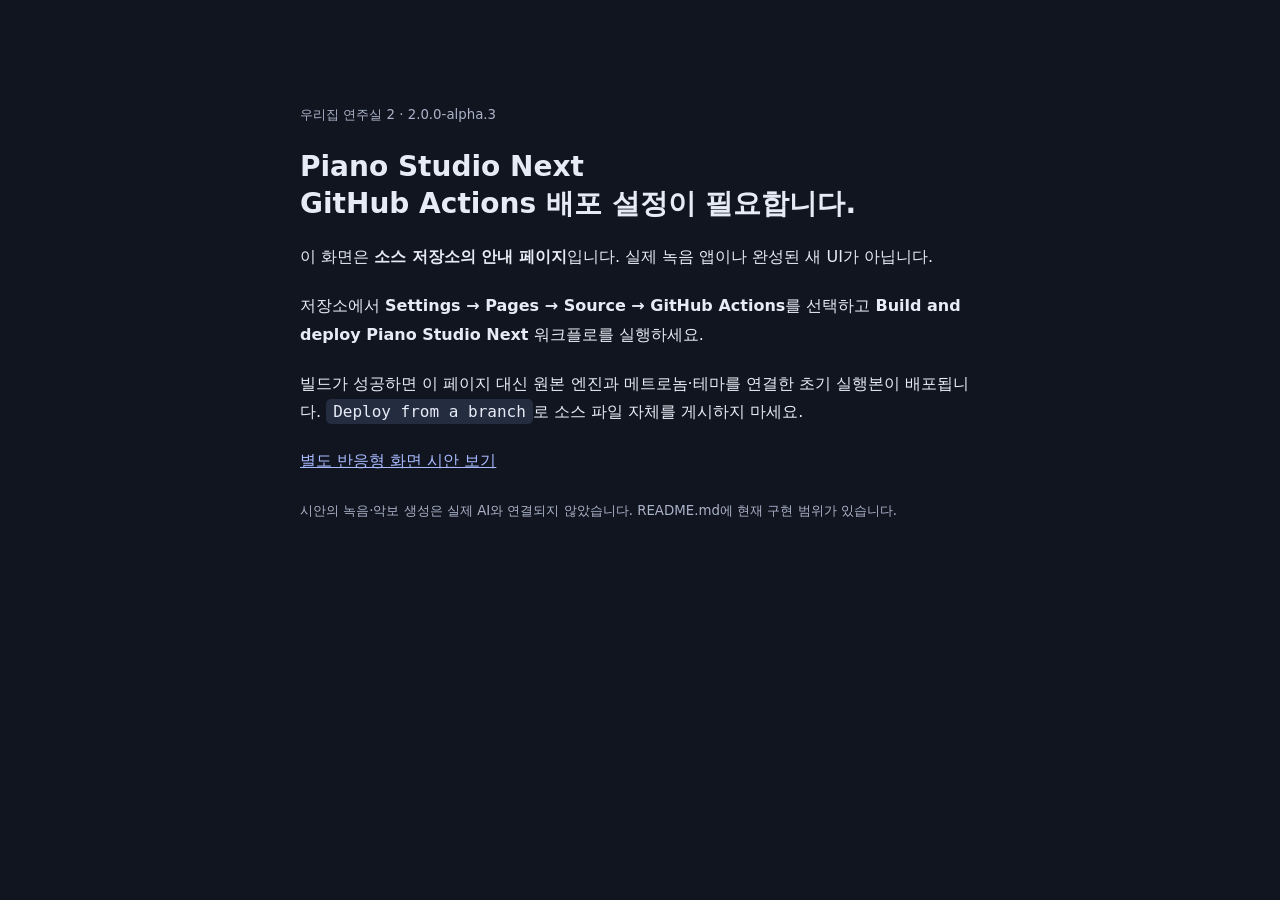
==== index.html @ f0b7a34b "Add files via upload" ====
<!doctype html><html lang="ko"><head><meta charset="utf-8"><meta name="viewport" content="width=device-width,initial-scale=1"><title>Piano Studio Next — 배포 설정</title><style>:root{color-scheme:dark}body{margin:0;background:#11151f;color:#e7ebf5;font:16px/1.8 system-ui,-apple-system,sans-serif}main{max-width:680px;margin:8vh auto;padding:28px}h1{line-height:1.35;font-size:28px}code{padding:3px 7px;background:#242c40;border-radius:5px}a{color:#a8baff}p{margin:20px 0}small{color:#aab3c9}</style></head><body><main><small>우리집 연주실 2 · 2.0.0-alpha.3</small><h1>Piano Studio Next<br>GitHub Actions 배포 설정이 필요합니다.</h1><p>이 화면은 <strong>소스 저장소의 안내 페이지</strong>입니다. 실제 녹음 앱이나 완성된 새 UI가 아닙니다.</p><p>저장소에서 <strong>Settings → Pages → Source → GitHub Actions</strong>를 선택하고 <strong>Build and deploy Piano Studio Next</strong> 워크플로를 실행하세요.</p><p>빌드가 성공하면 이 페이지 대신 원본 엔진과 메트로놈·테마를 연결한 초기 실행본이 배포됩니다. <code>Deploy from a branch</code>로 소스 파일 자체를 게시하지 마세요.</p><p><a href="./preview/">별도 반응형 화면 시안 보기</a></p><small>시안의 녹음·악보 생성은 실제 AI와 연결되지 않았습니다. README.md에 현재 구현 범위가 있습니다.</small></main></body></html>
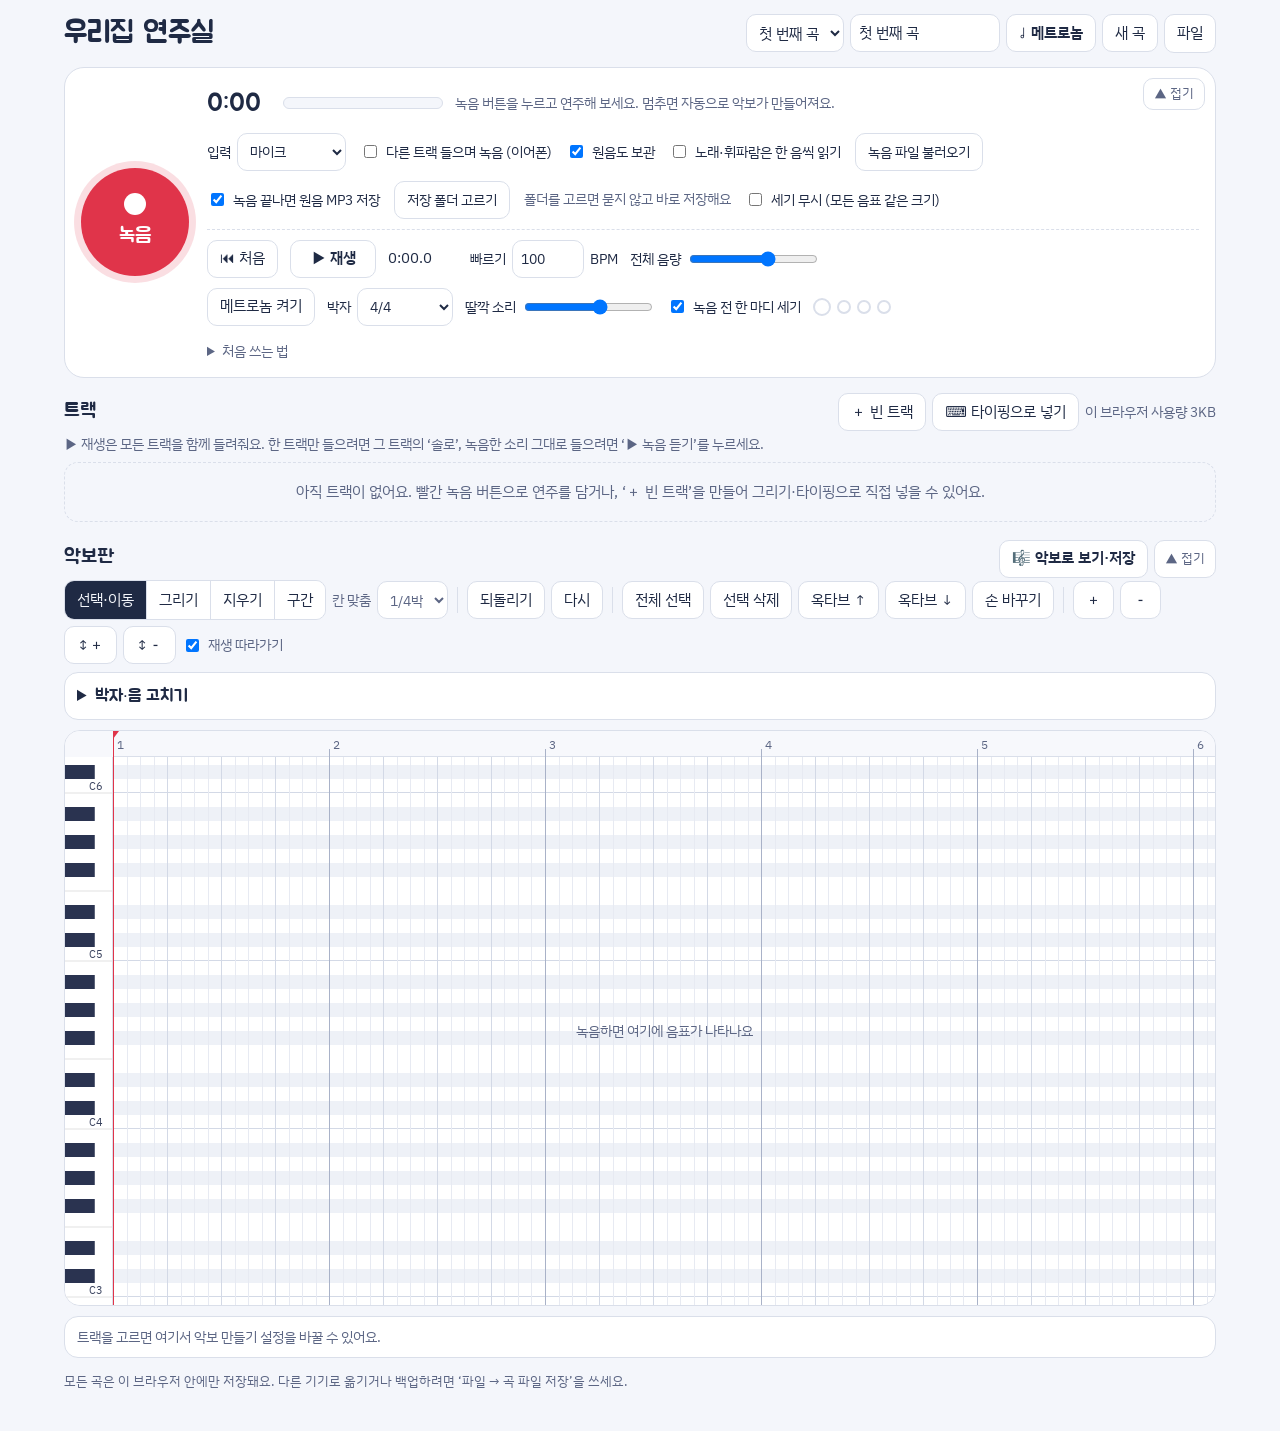
==== commit 891186ec: "Add files via upload" ====
--- a/index.html
+++ b/index.html
@@ -1 +1,1936 @@
-<!doctype html><html lang="ko"><head><meta charset="utf-8"><meta name="viewport" content="width=device-width,initial-scale=1"><title>Piano Studio Next — 배포 설정</title><style>:root{color-scheme:dark}body{margin:0;background:#11151f;color:#e7ebf5;font:16px/1.8 system-ui,-apple-system,sans-serif}main{max-width:680px;margin:8vh auto;padding:28px}h1{line-height:1.35;font-size:28px}code{padding:3px 7px;background:#242c40;border-radius:5px}a{color:#a8baff}p{margin:20px 0}small{color:#aab3c9}</style></head><body><main><small>우리집 연주실 2 · 2.0.0-alpha.3</small><h1>Piano Studio Next<br>GitHub Actions 배포 설정이 필요합니다.</h1><p>이 화면은 <strong>소스 저장소의 안내 페이지</strong>입니다. 실제 녹음 앱이나 완성된 새 UI가 아닙니다.</p><p>저장소에서 <strong>Settings → Pages → Source → GitHub Actions</strong>를 선택하고 <strong>Build and deploy Piano Studio Next</strong> 워크플로를 실행하세요.</p><p>빌드가 성공하면 이 페이지 대신 원본 엔진과 메트로놈·테마를 연결한 초기 실행본이 배포됩니다. <code>Deploy from a branch</code>로 소스 파일 자체를 게시하지 마세요.</p><p><a href="./preview/">별도 반응형 화면 시안 보기</a></p><small>시안의 녹음·악보 생성은 실제 AI와 연결되지 않았습니다. README.md에 현재 구현 범위가 있습니다.</small></main></body></html>
+<!doctype html>
+<html lang="ko">
+<head>
+<meta charset="utf-8">
+<meta name="viewport" content="width=device-width, initial-scale=1, viewport-fit=cover">
+<title>우리집 연주실</title>
+<link rel="manifest" href="manifest.webmanifest">
+<meta name="theme-color" content="#E0344A">
+<meta name="apple-mobile-web-app-capable" content="yes">
+<meta name="apple-mobile-web-app-title" content="우리집 연주실">
+<link rel="icon" href="icon-192.png">
+<link rel="apple-touch-icon" href="icon-192.png">
+<link rel="preconnect" href="https://fonts.googleapis.com"><link rel="preconnect" href="https://fonts.gstatic.com" crossorigin>
+<link href="https://fonts.googleapis.com/css2?family=Jua&family=IBM+Plex+Sans+KR:wght@400;500;600&display=swap" rel="stylesheet">
+<style>
+:root{--paper:#F4F6FB;--panel:#FFFFFF;--ink:#1F2A44;--muted:#5C6684;--line:#DADFEA;--rec:#E0344A;--accent:#3552D6;
+--roll-bg:#FFFFFF;--roll-black:#EEF1F7;--roll-grid:#E7EAF2;--roll-beat:#D3D9E6;--roll-bar:#A9B2C8;--key-w:#FFFFFF;--key-b:#2A3350;--ruler:#F7F8FC;
+box-sizing:border-box;padding-top:env(safe-area-inset-top,0px);padding-bottom:env(safe-area-inset-bottom,0px);color-scheme:light}
+@media (prefers-color-scheme:dark){:root:not([data-theme="light"]){--paper:#11151F;--panel:#1A2030;--ink:#E7EBF5;--muted:#98A1BC;--line:#2B3348;--rec:#FF566A;--accent:#8196FF;
+--roll-bg:#161B28;--roll-black:#1C2232;--roll-grid:#222939;--roll-beat:#2D3549;--roll-bar:#46506B;--key-w:#D9DEEA;--key-b:#0E121B;--ruler:#1A2030;color-scheme:dark}}
+:root[data-theme="dark"]{--paper:#11151F;--panel:#1A2030;--ink:#E7EBF5;--muted:#98A1BC;--line:#2B3348;--rec:#FF566A;--accent:#8196FF;
+--roll-bg:#161B28;--roll-black:#1C2232;--roll-grid:#222939;--roll-beat:#2D3549;--roll-bar:#46506B;--key-w:#D9DEEA;--key-b:#0E121B;--ruler:#1A2030;color-scheme:dark}
+html{scroll-padding-top:env(safe-area-inset-top,0px)}
+*,*::before,*::after{box-sizing:inherit}
+body{margin:0;background:var(--paper);color:var(--ink);font:15px/1.5 "IBM Plex Sans KR",system-ui,-apple-system,"Apple SD Gothic Neo","Malgun Gothic",sans-serif}
+.wrap{max-width:1180px;margin:0 auto;padding:14px 14px 28px}
+h1{font-family:Jua,"IBM Plex Sans KR",sans-serif;font-weight:400;font-size:30px;margin:0;line-height:1.1}
+.top{display:flex;align-items:center;gap:10px 14px;flex-wrap:wrap;justify-content:space-between}
+.song{display:flex;gap:6px;flex-wrap:wrap;align-items:center}
+button,select,input[type=number],input[type=text]{font:inherit;color:inherit;background:var(--panel);border:1px solid var(--line);border-radius:10px;min-height:38px}
+button{padding:6px 12px;cursor:pointer}
+select,input[type=number],input[type=text]{padding:5px 8px}
+button:hover:not(:disabled){border-color:var(--muted)}
+button:disabled{opacity:.45;cursor:default}
+:focus-visible{outline:2px solid var(--accent);outline-offset:2px}
+button.on{background:var(--ink);color:var(--paper);border-color:var(--ink)}
+.menu{position:relative}
+.menu>summary{list-style:none;cursor:pointer;border:1px solid var(--line);border-radius:10px;padding:7px 12px;background:var(--panel)}
+.menu>summary::-webkit-details-marker{display:none}
+.menu[open]>div{position:absolute;right:0;top:44px;z-index:20;background:var(--panel);border:1px solid var(--line);border-radius:12px;padding:6px;display:flex;flex-direction:column;min-width:200px;box-shadow:0 8px 28px rgba(20,30,60,.18)}
+.menu[open]>div button{border:none;text-align:left;border-radius:8px}
+.menu[open]>div button:hover{background:var(--paper)}
+.deck{display:grid;grid-template-columns:auto 1fr;gap:18px;align-items:center;margin:14px 0 12px;padding:16px;background:var(--panel);border:1px solid var(--line);border-radius:20px}
+.rec-btn{width:108px;height:108px;border-radius:50%;background:var(--rec);color:#fff;border:none;display:flex;flex-direction:column;align-items:center;justify-content:center;font-family:Jua,sans-serif;font-size:21px;box-shadow:0 0 0 7px color-mix(in srgb,var(--rec) 16%,transparent);transition:border-radius .2s}
+.rec-btn .dot{width:22px;height:22px;border-radius:50%;background:#fff;margin-bottom:5px;transition:border-radius .2s}
+.rec-btn.recording .dot{border-radius:4px}
+.rec-btn.recording{animation:pulse 1.3s ease-in-out infinite}
+@keyframes pulse{50%{box-shadow:0 0 0 15px color-mix(in srgb,var(--rec) 8%,transparent)}}
+@media (prefers-reduced-motion:reduce){.rec-btn.recording{animation:none}}
+.deck-main{display:flex;flex-direction:column;gap:10px;min-width:0}
+.rec-status{display:flex;align-items:center;gap:12px;flex-wrap:wrap}
+#recTime{font-family:Jua,sans-serif;font-size:26px;min-width:64px;font-variant-numeric:tabular-nums}
+#meter{width:160px;height:12px;border-radius:6px;background:var(--paper);border:1px solid var(--line)}
+.hint{color:var(--muted);font-size:13.5px}
+.opts{display:flex;flex-wrap:wrap;gap:6px 14px;align-items:center;font-size:14px}
+.opts label{display:flex;align-items:center;gap:6px}
+.transport{display:flex;flex-wrap:wrap;gap:8px 12px;align-items:center;border-top:1px dashed var(--line);padding-top:10px}
+#playBtn{min-width:86px;font-weight:600}
+#posLbl{font-variant-numeric:tabular-nums;min-width:70px}
+.transport label{display:flex;align-items:center;gap:6px;font-size:14px}
+#bpm{width:72px}
+h2{font-family:Jua,sans-serif;font-weight:400;font-size:20px;margin:6px 0 8px}
+.sec-head{display:flex;align-items:baseline;justify-content:space-between;gap:10px;flex-wrap:wrap}
+.track{display:grid;grid-template-columns:8px minmax(110px,1.1fr) minmax(150px,1fr) minmax(90px,130px) auto;gap:10px;align-items:center;padding:8px 10px 8px 8px;border:1px solid var(--line);border-radius:14px;background:var(--panel);margin-bottom:6px;cursor:pointer}
+.track.active{border-color:var(--ink);box-shadow:inset 0 0 0 1px var(--ink)}
+.track .bar{align-self:stretch;border-radius:4px;min-height:34px}
+.track .nm{display:flex;flex-direction:column;min-width:0}
+.track .nm input{border-color:transparent;background:transparent;padding:2px 4px;min-height:30px;font-weight:600;width:100%}
+.track .nm input:focus{border-color:var(--line);background:var(--paper)}
+.track .meta{font-size:12.5px;color:var(--muted);padding-left:5px}
+.track .btns{display:flex;gap:4px}
+.track .instw{display:flex;align-items:center;gap:6px;min-width:0}
+.track .instw span{font-size:13px;color:var(--muted);white-space:nowrap}
+.track .instw select{flex:1;min-width:0;width:100%}
+.track .btns button{min-width:38px;padding:4px 8px;white-space:nowrap}
+.track input[type=range]{width:100%}
+.empty{padding:18px;border:1px dashed var(--line);border-radius:14px;color:var(--muted);text-align:center}
+@media (max-width:720px){
+ .deck{grid-template-columns:1fr;justify-items:start}
+ .deck .rec-col{justify-self:center}
+ .track{grid-template-columns:8px 1fr auto}
+ .track .instw{grid-column:2/3}
+ .track .vol{grid-column:3/4}
+ .track .bar{grid-row:1/3}
+}
+.editor{margin-top:14px}
+.toolbar{display:flex;flex-wrap:wrap;gap:6px;align-items:center;margin-bottom:8px}
+.seg{display:inline-flex;border:1px solid var(--line);border-radius:10px;overflow:hidden}
+.seg button{border:none;border-radius:0;border-right:1px solid var(--line)}
+.seg button:last-child{border-right:none}
+.tsep{width:1px;height:26px;background:var(--line);margin:0 3px}
+.roll-wrap{height:min(64vh,580px);min-height:320px;border:1px solid var(--line);border-radius:16px;overflow:hidden;background:var(--roll-bg);touch-action:none;position:relative}
+#roll{display:block;width:100%;height:100%;touch-action:none}
+.analysis{display:flex;flex-wrap:wrap;gap:8px 16px;align-items:center;margin-top:10px;padding:10px 12px;background:var(--panel);border:1px solid var(--line);border-radius:14px;font-size:14px}
+.analysis label{display:flex;align-items:center;gap:6px}
+.overlay{position:fixed;inset:0;background:rgba(10,14,25,.45);display:flex;align-items:center;justify-content:center;z-index:50;padding:20px}
+.overlay[hidden]{display:none}
+.panel{background:var(--panel);border-radius:18px;padding:20px 22px;min-width:260px;max-width:min(560px,100%);box-shadow:0 20px 50px rgba(0,0,0,.3)}
+.panel progress{width:100%;margin-top:12px}
+.panel .row{display:flex;gap:8px;justify-content:flex-end;margin-top:16px}
+#toast{position:fixed;left:50%;bottom:calc(18px + env(safe-area-inset-bottom,0px));transform:translateX(-50%);background:var(--ink);color:var(--paper);padding:10px 16px;border-radius:12px;font-size:14px;max-width:92vw;z-index:60;opacity:0;pointer-events:none;transition:opacity .2s}
+#toast.show{opacity:1}
+details.help{font-size:14px;color:var(--muted);margin-top:4px}
+details.help summary{cursor:pointer}
+details.help ol{margin:6px 0 0;padding-left:20px}
+.foot{margin-top:14px;font-size:12.5px;color:var(--muted)}
+.track .lsn{margin-top:4px;align-self:flex-start;padding:3px 10px;min-height:32px;font-size:13.5px;border-radius:8px}
+.track .lsn.on{background:var(--rec);border-color:var(--rec);color:#fff}
+.menu-backdrop{display:none}
+.only-mobile{display:none}
+@media (max-width:720px){.only-mobile{display:block}}
+@media (max-width:720px){
+ .top{gap:8px}
+ .song{width:100%;display:grid;grid-template-columns:1fr 1fr 1fr;gap:8px}
+ .song #songSel{grid-column:1/4;min-width:0;min-height:44px;font-size:16px}
+ .song #songName{display:none}
+ .song>button,.song>details{width:100%}
+ .song #mpOpen,.song #songNew{min-height:44px}
+ .menu>summary{display:flex;align-items:center;justify-content:center;min-height:44px;padding:0 12px}
+ .menu{position:static}
+ .menu[open]>div{position:fixed;left:12px;right:12px;top:auto;bottom:calc(14px + env(safe-area-inset-bottom,0px));width:auto;max-height:70vh;overflow:auto;z-index:70;padding:10px;gap:2px}
+ .menu[open]>div button{min-height:46px;font-size:16px}
+ .menu[open]>div::before{content:'파일';display:block;font-family:Jua,sans-serif;font-size:18px;padding:4px 10px 8px}
+ .menu[open]+.menu-backdrop,.menu[open]~.menu-backdrop{display:block;position:fixed;inset:0;background:rgba(10,14,25,.35);z-index:60}
+}
+.metro-row{border-top:none;padding-top:0}
+#metroBtn[aria-pressed="true"]{background:var(--ink);color:var(--paper);border-color:var(--ink)}
+.beats{display:inline-flex;gap:6px;align-items:center}
+.beats i{width:14px;height:14px;border-radius:50%;border:2px solid var(--line);display:block}
+.beats i.first{width:18px;height:18px}
+.beats i.lit{background:var(--accent);border-color:var(--accent)}
+.beats i.lit.first{background:var(--rec);border-color:var(--rec)}
+.tempo{margin:0 0 10px;background:var(--panel);border:1px solid var(--line);border-radius:14px;padding:8px 12px}
+.tempo>summary{cursor:pointer;font-family:Jua,sans-serif;font-size:17px;padding:2px 0}
+.tp-grid{display:grid;grid-template-columns:repeat(auto-fit,minmax(min(100%,300px),1fr));gap:10px;margin-top:8px}
+.tp-card{border:1px solid var(--line);border-radius:12px;padding:10px 12px;display:flex;flex-direction:column;gap:7px}
+.tp-card p{margin:0}
+.tp-card .row{display:flex;flex-wrap:wrap;gap:6px;align-items:center;font-size:14px}
+.tp-card .row label{display:flex;align-items:center;gap:6px;white-space:nowrap}
+.out{font-size:13.5px;color:var(--ink)}
+.out button{margin:4px 4px 0 0}
+.sug-list{max-height:52vh;overflow:auto;display:flex;flex-direction:column;gap:6px;font-size:14px}
+.sug-list label{display:flex;gap:6px;align-items:center;flex-wrap:wrap}
+.sug-list .pv{min-height:28px;padding:2px 8px;margin-left:auto}
+.scope{display:flex;gap:6px;align-items:center;margin-top:10px;font-size:14px}
+#tTap.tapping{background:var(--accent);color:#fff;border-color:var(--accent);font-weight:600;min-width:130px}
+
+#mpOpen{font-weight:600}
+.deck{position:relative}
+.fold{padding:4px 10px;min-height:32px;font-size:13px;color:var(--muted)}
+#deckToggle{position:absolute;top:10px;right:10px}
+body.deck-folded .deck{padding:10px 14px;grid-template-columns:auto 1fr}
+body.deck-folded .rec-status,body.deck-folded .opts,body.deck-folded .help,body.deck-folded .metro-row{display:none}
+body.deck-folded .transport{border-top:none;padding-top:0;margin-right:80px}
+body.deck-folded .rec-btn{width:72px;height:72px;font-size:16px;box-shadow:0 0 0 4px color-mix(in srgb,var(--rec) 16%,transparent)}
+body.deck-folded .rec-btn .dot{width:14px;height:14px;margin-bottom:2px}
+body.roll-folded .editor .toolbar,body.roll-folded .editor .tempo,body.roll-folded .editor .roll-wrap,body.roll-folded .editor .analysis{display:none}
+@media (max-width:720px){ body.deck-folded .deck{grid-template-columns:auto 1fr;justify-items:start} body.deck-folded .deck .rec-col{justify-self:start} }
+.panel.sheet{width:min(1180px,100%);max-width:1180px;max-height:calc(100vh - 28px);display:flex;flex-direction:column;gap:10px;padding:14px 16px}
+.sh-box{overflow:auto;background:#fff;border:1px solid var(--line);border-radius:10px;flex:1;min-height:220px}
+.sh-box svg{display:block}
+.sh-page{margin:0 0 14px;box-shadow:0 2px 10px rgba(0,0,0,.15)}
+.sh-page:last-child{margin-bottom:0}
+.sh-opts,.sh-actions{display:flex;flex-wrap:wrap;gap:8px 14px;align-items:center;font-size:14px}
+.sh-opts label{display:flex;gap:6px;align-items:center;white-space:nowrap}
+#shOpen{font-weight:600}
+#mpOpen.running{background:var(--rec);color:#fff;border-color:var(--rec)}
+.panel.mp{width:min(460px,100%);max-width:460px;display:flex;flex-direction:column;gap:12px;align-items:stretch;max-height:calc(100vh - 40px);overflow:auto;transition:box-shadow .15s}
+.panel.mp.flash{animation:mpflash .18s ease-out}
+@keyframes mpflash{0%{box-shadow:0 0 0 6px color-mix(in srgb,var(--rec) 45%,transparent),0 20px 50px rgba(0,0,0,.3)}100%{box-shadow:0 20px 50px rgba(0,0,0,.3)}}
+@media (prefers-reduced-motion:reduce){.panel.mp.flash{animation:none}}
+.mp-head{display:flex;justify-content:space-between;align-items:center}
+.mp-head h2{margin:0}
+.mp-dots{display:flex;justify-content:center;gap:12px;min-height:34px;align-items:center}
+.mp-dots i{width:20px;height:20px;border-radius:50%;border:2px solid var(--line);display:block;transition:background .05s}
+.mp-dots i.strong{width:30px;height:30px}
+.mp-dots i.mid{width:25px;height:25px}
+.mp-dots i.lit{background:var(--accent);border-color:var(--accent)}
+.mp-dots i.strong.lit{background:var(--rec);border-color:var(--rec)}
+.mp-bpm{display:flex;align-items:center;justify-content:center;gap:6px}
+.mp-bpm button{min-width:48px;min-height:46px;font-size:17px}
+.mp-num{display:flex;flex-direction:column;align-items:center;min-width:120px}
+.mp-num span{font-family:Jua,sans-serif;font-size:64px;line-height:1;font-variant-numeric:tabular-nums}
+.mp-num small{color:var(--muted);font-size:12px}
+.mp-term{text-align:center;color:var(--muted);font-size:14px;margin-top:-6px}
+#mpSlider{width:100%}
+.mp-start{min-height:56px;font-family:Jua,sans-serif;font-size:24px;border-radius:16px;background:var(--ink);color:var(--paper);border-color:var(--ink)}
+.mp-start.running{background:var(--rec);border-color:var(--rec);color:#fff}
+.mp-grid{display:grid;grid-template-columns:1fr 1fr;gap:8px 12px;font-size:14px}
+.mp-grid label{display:flex;flex-direction:column;gap:4px}
+.mp-grid label:has(input[type=checkbox]){flex-direction:row;align-items:center}
+.mp-grid select,.mp-grid button{width:100%}
+.mp-song{display:flex;flex-wrap:wrap;gap:6px;align-items:center;border-top:1px dashed var(--line);padding-top:10px}
+.mp-note{margin:0;font-size:12.5px}
+@media (max-width:420px){.mp-grid{grid-template-columns:1fr}.mp-num span{font-size:54px}.mp-bpm button{min-width:42px}}
+</style>
+</head>
+<body>
+<div class="wrap">
+ <header class="top">
+  <h1>우리집 연주실</h1>
+  <div class="song">
+   <select id="songSel" aria-label="곡 선택"></select>
+   <input type="text" id="songName" aria-label="곡 이름" style="width:150px">
+   <button id="mpOpen">♩ 메트로놈</button>
+   <button id="songNew">새 곡</button>
+   <details class="menu"><summary>파일</summary><div>
+    <button id="songRename">곡 이름 바꾸기</button>
+    <button id="shOpen2">악보로 보기·저장</button>
+    <button id="titleFind">제목 찾기 도움</button>
+    <button id="exMidi">MIDI로 저장</button>
+    <button id="exJson">곡 파일 저장 (원음 포함)</button>
+    <button id="exJsonLite">곡 파일 저장 (악보만)</button>
+    <button id="imJson">곡 파일 불러오기</button>
+    <button id="songDel">이 곡 삭제</button>
+    <button id="menuClose" class="only-mobile">닫기</button>
+   </div></details><div class="menu-backdrop" id="menuBackdrop"></div>
+  </div>
+ </header>
+
+ <section class="deck" id="deck">
+  <button id="deckToggle" class="fold" title="녹음 패널 접기/펼치기">▲ 접기</button>
+  <div class="rec-col"><button id="recBtn" class="rec-btn" aria-label="녹음"><span class="dot"></span><span id="recLabel">녹음</span></button></div>
+  <div class="deck-main">
+   <div class="rec-status"><span id="recTime">0:00</span><canvas id="meter" width="160" height="12"></canvas><span class="hint" id="recHint">녹음 버튼을 누르고 연주해 보세요. 멈추면 자동으로 악보가 만들어져요.</span></div>
+   <div class="opts">
+    <label>입력 <select id="recSrc"><option value="mic">마이크</option><option value="midi">MIDI 케이블</option></select></label>
+    <label title="켜면 녹음하는 동안 이미 만든 트랙이 함께 재생돼요. 스피커로 들으면 그 소리가 마이크에 섞이니 이어폰을 쓰세요"><input type="checkbox" id="playAlong"> 다른 트랙 들으며 녹음 (이어폰)</label>
+    <label><input type="checkbox" id="keepAudio" checked> 원음도 보관</label>
+    <label title="노래·허밍·휘파람처럼 한 번에 한 음만 나는 소리는 멜로디 전용 방식이 더 깔끔해요. 끄면 AI 인식(피아노·기타·여러 악기·화음)을 써요"><input type="checkbox" id="anySound"> 노래·휘파람은 한 음씩 읽기</label>
+    <button id="importAudio">녹음 파일 불러오기</button>
+   </div>
+   <div class="opts">
+    <label title="녹음이 끝나면 원음을 MP3 파일로 저장해요. 파일 이름: homerec날짜시간_번호.mp3"><input type="checkbox" id="autoSaveRec" checked> 녹음 끝나면 원음 MP3 저장</label>
+    <button id="recDirBtn" hidden>저장 폴더 고르기</button><span id="recDirLbl" class="hint"></span>
+    <label title="켜면 세게 친 음과 약하게 친 음을 구분하지 않고 모든 음표를 같은 크기로 기록해요"><input type="checkbox" id="uniformVel"> 세기 무시 (모든 음표 같은 크기)</label>
+   </div>
+   <div class="transport">
+    <button id="toStart" aria-label="처음으로">⏮ 처음</button>
+    <button id="playBtn">▶ 재생</button>
+    <span id="posLbl">0:00.0</span>
+    <label>빠르기 <input id="bpm" type="number" min="30" max="260" value="100"> BPM</label>
+    <label>전체 음량 <input id="masterVol" type="range" min="0" max="1.6" step="0.02" value="1"></label>
+   </div>
+   <div class="transport metro-row">
+    <button id="metroBtn" aria-pressed="false">메트로놈 켜기</button>
+    <label>박자 <select id="bpb"><option value="2">2/4</option><option value="3">3/4 (왈츠)</option><option value="4" selected>4/4</option><option value="6">6/8</option></select></label>
+    <label>딸깍 소리 <input id="metroVol" type="range" min="0" max="1" step="0.05" value="0.6"></label>
+    <label><input type="checkbox" id="countIn" checked> 녹음 전 한 마디 세기</label>
+    <span class="beats" id="beats" aria-hidden="true"></span>
+   </div>
+   <details class="help"><summary>처음 쓰는 법</summary><ol>
+    <li>녹음 → 연주 → 멈춤. 한 번 녹음할 때마다 트랙이 하나씩 생겨요.</li>
+    <li>트랙마다 악기를 고르고 ▶ 재생하면 모든 트랙이 동시에 울려요.</li>
+    <li>아래 악보판에서 음표를 끌어 옮기고, 오른쪽 끝을 끌어 길이를 바꿔요. 두 번 누르면 추가/삭제.</li>
+    <li>겹쳐 녹음할 땐 이어폰을 쓰면 스피커 소리가 섞이지 않아요.</li>
+    <li>녹음 없이도 돼요: ‘＋ 빈 트랙’을 만든 뒤 악보판에서 ‘그리기’로 찍거나, ‘타이핑으로 넣기’에 계이름을 적으면 악보가 생겨요.</li>
+    <li>연습할 때 맨 위 ‘♩ 메트로놈’ 버튼으로 메트로놈만 따로 켤 수 있어요.</li>
+    <li>악보는 AI 인식(피아노·기타·여러 악기·화음)으로 만들어요. 노래나 휘파람처럼 한 음씩 나는 소리는 ‘노래·휘파람은 한 음씩 읽기’를 켜면 더 깔끔해요.</li>
+   </ol></details>
+  </div>
+ </section>
+
+ <section>
+  <div class="sec-head"><h2>트랙</h2><div style="display:flex;gap:6px;align-items:center;flex-wrap:wrap"><button id="newTrackBtn">＋ 빈 트랙</button><button id="typeBtn">⌨ 타이핑으로 넣기</button><span class="hint" id="storageLbl"></span></div></div>
+  <p class="hint" style="margin:0 0 8px">▶ 재생은 모든 트랙을 함께 들려줘요. 한 트랙만 들으려면 그 트랙의 ‘솔로’, 녹음한 소리 그대로 들으려면 ‘▶ 녹음 듣기’를 누르세요.</p>
+  <div id="tracks"></div>
+ </section>
+
+ <section class="editor">
+  <div class="sec-head"><h2 id="edTitle">악보판</h2><div style="display:flex;gap:6px"><button id="shOpen">🎼 악보로 보기·저장</button><button id="rollToggle" class="fold" title="악보판 접기/펼치기">▲ 접기</button></div></div>
+  <div class="toolbar">
+   <div class="seg" role="group" aria-label="편집 도구">
+    <button data-mode="select" class="on">선택·이동</button><button data-mode="draw">그리기</button><button data-mode="erase">지우기</button><button data-mode="range">구간</button>
+   </div>
+   <label class="hint" style="display:flex;gap:6px;align-items:center">칸 맞춤 <select id="snapSel"><option value="0">끔</option><option value="1">1박</option><option value="0.5">1/2박</option><option value="0.25" selected>1/4박</option><option value="0.125">1/8박</option></select></label>
+   <span class="tsep"></span>
+   <button id="undoBtn" title="Ctrl+Z">되돌리기</button><button id="redoBtn" title="Ctrl+Y">다시</button>
+   <span class="tsep"></span>
+   <button id="selAll">전체 선택</button><button id="delSel">선택 삭제</button>
+   <button id="octUp">옥타브 ↑</button><button id="octDn">옥타브 ↓</button><button id="swapHand" title="고른 음표를 왼손↔오른손 (H 키)">손 바꾸기</button>
+   <span class="tsep"></span>
+   <button id="zIn" aria-label="가로 확대">＋</button><button id="zOut" aria-label="가로 축소">－</button><button id="hIn" aria-label="세로 확대">↕＋</button><button id="hOut" aria-label="세로 축소">↕－</button>
+   <label class="hint" style="display:flex;gap:6px;align-items:center"><input type="checkbox" id="follow" checked> 재생 따라가기</label>
+  </div>
+  <details class="tempo" id="tempoPanel"><summary>박자·음 고치기</summary>
+   <div class="tp-grid">
+    <div class="tp-card"><b>자동으로 박자 찾기</b><p class="hint">연주에서 빠르기를 찾아요. ‘흔들림 자동 정렬’은 빨라지고 느려진 곳을 격자에 맞춰 당기고 늘려요.</p>
+     <div class="row"><button id="tDetect">빠르기 찾기</button><button id="tAuto">흔들림 자동 정렬</button></div><div id="tDetectOut" class="out"></div></div>
+    <div class="tp-card"><b>박 치며 맞추기</b><p class="hint">재생을 들으면서 박마다 ‘탭’ 버튼(또는 B 키)을 누르세요. 탭한 자리가 정확한 박이 되도록 음표를 맞춰요. 눈금자의 ▼는 끌어서 고칠 수 있어요.</p>
+     <div class="row"><button id="tTap">박 치며 듣기</button><button id="tTapApply" disabled>탭에 맞추기</button><button id="tTapClear" disabled>탭 지우기</button></div><div id="tTapOut" class="out"></div></div>
+    <div class="tp-card"><b>구간 박자</b><p class="hint">‘구간’ 도구로 악보판을 끌어 범위를 고르세요(음표를 선택해 둬도 돼요). 뒤쪽 음표는 함께 밀리거나 당겨져요.</p>
+     <div class="row"><span id="tRangeLbl" class="out">구간 없음</span></div>
+     <div class="row"><label>이 구간을 <input type="number" id="tBeats" min="0.5" max="512" step="0.5" value="4" style="width:72px"> 박으로</label><button id="tFit">맞추기</button></div>
+     <div class="row"><label>길이 <input type="number" id="tPct" min="25" max="400" step="5" value="100" style="width:72px"> %</label><button id="tStretch">늘이기·줄이기</button></div></div>
+    <div class="tp-card"><b>음 높이·양손</b><p class="hint">옥타브가 틀리거나 조성에 안 맞는 음을 찾아 제안해요. 양손 나누기는 악보의 오른손·왼손 줄에 반영돼요(연한 색 = 왼손).</p>
+     <div class="row"><button id="tPitch">음 높이 보정 제안</button><button id="tHands">양손 자동 나누기</button><button id="tTitle">🔎 제목 찾기 도움</button></div></div>
+    <div class="tp-card"><b>편곡 · 전주 후주</b><p class="hint">멜로디만 쳐 넣어도 왼손 반주와 전주·후주를 만들어 줘요. 고른 것만 만들고, 마음에 안 들면 그 트랙을 지우면 돼요. 먼저 박자를 맞춰 두면 더 잘 맞아요.</p>
+     <div class="row"><label>멜로디 트랙 <select id="arMel"></select></label><button id="arChords">코드 찾기</button></div><div id="arOut" class="out"></div>
+     <div class="row"><label><input type="checkbox" id="arA" checked> A 쉬운 화음</label><label><input type="checkbox" id="arB" checked> B 알베르티·왈츠</label><label><input type="checkbox" id="arC"> C 아르페지오</label></div>
+     <div class="row"><button id="arLH">왼손 반주 만들기</button></div>
+     <div class="row"><label>분위기 <select id="arMood"><option value="bright">밝은</option><option value="linger">여운이 남는</option><option value="indie">인디밴드</option></select></label><label><input type="checkbox" id="arIntro" checked> 전주</label><label><input type="checkbox" id="arOutro" checked> 후주</label></div>
+     <div class="row"><button id="arIO">전주·후주 만들기</button></div></div>
+    <div class="tp-card"><b>박에 붙이기·옮기기</b><p class="hint">선택한 음표가 있으면 그 음표만, 없으면 트랙 전체에 적용돼요. 칸 맞춤 값을 기준으로 붙여요.</p>
+     <div class="row"><label>붙이는 정도 <input type="range" id="qStr" min="0.1" max="1" step="0.1" value="1"> <span id="qStrLbl">100%</span></label><label><input type="checkbox" id="qLen" checked> 길이도</label></div>
+     <div class="row"><button id="quant">박에 붙이기</button></div>
+     <div class="row"><button id="nudgeL">◀ 한 박 앞으로</button><button id="nudgeR">한 박 뒤로 ▶</button><button id="toBar">첫 음을 마디 첫 박에</button></div></div>
+   </div>
+   <label class="scope"><input type="checkbox" id="allTracks"> 모든 트랙에 함께 적용 <span class="hint">(끄면 지금 고른 트랙만)</span></label>
+  </details>
+  <div class="roll-wrap" id="rollWrap"><canvas id="roll"></canvas></div>
+  <div class="analysis" id="analysis"></div>
+ </section>
+ <p class="foot">모든 곡은 이 브라우저 안에만 저장돼요. 다른 기기로 옮기거나 백업하려면 ‘파일 → 곡 파일 저장’을 쓰세요.</p>
+</div>
+
+<div class="overlay" id="overlay" hidden><div class="panel"><div id="ovMsg"></div><progress id="ovProg" max="1" value="0"></progress><div class="row" id="ovBtns"></div></div></div>
+<div class="overlay" id="sheetPanel" hidden><div class="panel sheet" role="dialog" aria-label="악보">
+ <div class="mp-head"><h2>악보</h2><button id="shClose">닫기</button></div>
+ <div class="sh-opts">
+  <label>트랙 <select id="shTrack"></select></label>
+  <label>제목 <input type="text" id="shTitle" style="width:160px"></label>
+  <label>가장 짧은 음표 <select id="shGrid"><option value="1">16분음표</option><option value="2">8분음표</option><option value="4">4분음표</option></select></label>
+  <label title="음과 음 사이의 짧은 틈을 쉼표 대신 앞 음을 늘려 메워요"><input type="checkbox" id="shLegato" checked> 짧은 틈 메우기</label>
+  <label>왼손 줄 <select id="shSplit"><option value="hand">자동 손 구분 (악보판에서 정한 대로)</option><option value="60">가운데 도(C4) 아래</option><option value="55">솔(G3) 아래</option><option value="48">낮은 도(C3) 아래</option><option value="none">나누지 않음</option></select></label>
+ </div>
+ <div class="sh-actions"><button id="shPng">PNG 저장</button><button id="shSvg">SVG 저장</button><button id="shXml">MusicXML 저장</button><button id="shPrint">인쇄 · PDF</button><span id="shStatus" class="hint"></span></div>
+ <div id="shBox" class="sh-box"></div>
+ <p class="hint" style="margin:0">MusicXML 파일은 무료 악보 프로그램 MuseScore에서 열면 더 정교하게 편집·인쇄할 수 있어요. 박자가 맞지 않으면 먼저 ‘박자 고치기’로 정리한 뒤 악보를 만드세요.</p>
+</div></div>
+<div class="overlay" id="metroPanel" hidden><div class="panel mp" id="mpCard" role="dialog" aria-label="메트로놈">
+ <div class="mp-head"><h2>메트로놈</h2><button id="mpClose">닫기</button></div>
+ <div class="mp-dots" id="mpDots" aria-hidden="true"></div>
+ <div class="mp-bpm"><button id="mpM5" aria-label="5 느리게">−5</button><button id="mpM1" aria-label="1 느리게">−1</button><div class="mp-num"><span id="mpBpm">100</span><small>BPM</small></div><button id="mpP1" aria-label="1 빠르게">+1</button><button id="mpP5" aria-label="5 빠르게">+5</button></div>
+ <div class="mp-term" id="mpTerm"></div>
+ <input type="range" id="mpSlider" min="30" max="260" step="1" aria-label="빠르기">
+ <button id="mpStart" class="mp-start">시작</button>
+ <div class="mp-grid">
+  <label>박자 <select id="mpBpb"><option value="1">1박 (강박 없음)</option><option value="2">2/4</option><option value="3">3/4 (왈츠)</option><option value="4">4/4</option><option value="5">5/4</option><option value="6/8">6/8</option></select></label>
+  <label>쪼개기 <select id="mpSub"><option value="1">안 쪼갬</option><option value="2">둘로 (8분음표)</option><option value="3">셋으로 (셋잇단)</option><option value="4">넷으로 (16분음표)</option></select></label>
+  <label>소리 <select id="mpSound"><option value="click">딸깍</option><option value="wood">나무</option><option value="beep">삐</option></select></label>
+  <label>크기 <input type="range" id="mpVol" min="0" max="1" step="0.05"></label>
+  <label><input type="checkbox" id="mpAccent"> 첫 박 강조</label>
+  <label>빠르기 찾기 <button id="mpTap">박마다 누르기</button></label>
+ </div>
+ <div class="mp-song"><span class="hint">곡과 맞추기</span><button id="mpFromSong">곡 빠르기 가져오기</button><button id="mpToSong">이 빠르기를 곡에 적용</button></div>
+ <p class="hint mp-note">스페이스: 시작/멈춤 · ↑↓: 빠르기 · T: 탭. 창을 닫아도 계속 울려요. 곡을 재생하면서 듣고 싶으면 재생줄의 ‘메트로놈 켜기’를 쓰세요.</p>
+</div></div>
+<div id="toast" role="status"></div>
+<input type="file" id="fileAudio" accept="audio/*,video/*,.m4a,.mp3,.wav,.aac,.ogg,.webm" hidden>
+<input type="file" id="fileJson" accept=".json,application/json" hidden>
+<script>
+function lamejs(){function X(c){return new Int32Array(c)}function K(c){return new Float32Array(c)}function ca(c){if(1==c.length)return K(c[0]);var k=c[0];c=c.slice(1);for(var n=[],u=0;u<k;u++)n.push(ca(c));return n}function Ia(c){if(1==c.length)return X(c[0]);var k=c[0];c=c.slice(1);for(var n=[],u=0;u<k;u++)n.push(Ia(c));return n}function dc(c){if(1==c.length)return new Int16Array(c[0]);var k=c[0];c=c.slice(1);for(var n=[],u=0;u<k;u++)n.push(dc(c));return n}function Ob(c){if(1==c.length)return Array(c[0]);
+var k=c[0];c=c.slice(1);for(var n=[],u=0;u<k;u++)n.push(Ob(c));return n}function ra(c){this.ordinal=c}function G(c){this.ordinal=c}function la(c){this.ordinal=function(){return c}}function mc(){this.getLameVersion=function(){return"3.98.4"};this.getLameShortVersion=function(){return"3.98.4"};this.getLameVeryShortVersion=function(){return"LAME3.98r"};this.getPsyVersion=function(){return"0.93"};this.getLameUrl=function(){return"http://www.mp3dev.org/"};this.getLameOsBitness=function(){return"32bits"}}
+function Y(){function c(f,b,c,a,m,k){for(;0!=m--;)c[a]=1E-10+f[b+0]*k[0]-c[a-1]*k[1]+f[b-1]*k[2]-c[a-2]*k[3]+f[b-2]*k[4]-c[a-3]*k[5]+f[b-3]*k[6]-c[a-4]*k[7]+f[b-4]*k[8]-c[a-5]*k[9]+f[b-5]*k[10]-c[a-6]*k[11]+f[b-6]*k[12]-c[a-7]*k[13]+f[b-7]*k[14]-c[a-8]*k[15]+f[b-8]*k[16]-c[a-9]*k[17]+f[b-9]*k[18]-c[a-10]*k[19]+f[b-10]*k[20],++a,++b}function k(f,b,c,a,m,k){for(;0!=m--;)c[a]=f[b+0]*k[0]-c[a-1]*k[1]+f[b-1]*k[2]-c[a-2]*k[3]+f[b-2]*k[4],++a,++b}function n(f){return f*f}var V=Y.RMS_WINDOW_TIME_NUMERATOR,
+E=Y.RMS_WINDOW_TIME_DENOMINATOR,B=[[.038575994352,-3.84664617118067,-.02160367184185,7.81501653005538,-.00123395316851,-11.34170355132042,-9.291677959E-5,13.05504219327545,-.01655260341619,-12.28759895145294,.02161526843274,9.4829380631979,-.02074045215285,-5.87257861775999,.00594298065125,2.75465861874613,.00306428023191,-.86984376593551,1.2025322027E-4,.13919314567432,.00288463683916],[.0541865640643,-3.47845948550071,-.02911007808948,6.36317777566148,-.00848709379851,-8.54751527471874,-.00851165645469,
+9.4769360780128,-.00834990904936,-8.81498681370155,.02245293253339,6.85401540936998,-.02596338512915,-4.39470996079559,.01624864962975,2.19611684890774,-.00240879051584,-.75104302451432,.00674613682247,.13149317958808,-.00187763777362],[.15457299681924,-2.37898834973084,-.09331049056315,2.84868151156327,-.06247880153653,-2.64577170229825,.02163541888798,2.23697657451713,-.05588393329856,-1.67148153367602,.04781476674921,1.00595954808547,.00222312597743,-.45953458054983,.03174092540049,.16378164858596,
+-.01390589421898,-.05032077717131,.00651420667831,.0234789740702,-.00881362733839],[.30296907319327,-1.61273165137247,-.22613988682123,1.0797749225997,-.08587323730772,-.2565625775407,.03282930172664,-.1627671912044,-.00915702933434,-.22638893773906,-.02364141202522,.39120800788284,-.00584456039913,-.22138138954925,.06276101321749,.04500235387352,-8.28086748E-6,.02005851806501,.00205861885564,.00302439095741,-.02950134983287],[.33642304856132,-1.49858979367799,-.2557224142557,.87350271418188,-.11828570177555,
+.12205022308084,.11921148675203,-.80774944671438,-.07834489609479,.47854794562326,-.0046997791438,-.12453458140019,-.0058950022444,-.04067510197014,.05724228140351,.08333755284107,.00832043980773,-.04237348025746,-.0163538138454,.02977207319925,-.0176017656815],[.4491525660845,-.62820619233671,-.14351757464547,.29661783706366,-.22784394429749,-.372563729424,-.01419140100551,.00213767857124,.04078262797139,-.42029820170918,-.12398163381748,.22199650564824,.04097565135648,.00613424350682,.10478503600251,
+.06747620744683,-.01863887810927,.05784820375801,-.03193428438915,.03222754072173,.00541907748707],[.56619470757641,-1.04800335126349,-.75464456939302,.29156311971249,.1624213774223,-.26806001042947,.16744243493672,.00819999645858,-.18901604199609,.45054734505008,.3093178284183,-.33032403314006,-.27562961986224,.0673936833311,.00647310677246,-.04784254229033,.08647503780351,.01639907836189,-.0378898455484,.01807364323573,-.00588215443421],[.58100494960553,-.51035327095184,-.53174909058578,-.31863563325245,
+-.14289799034253,-.20256413484477,.17520704835522,.1472815413433,.02377945217615,.38952639978999,.15558449135573,-.23313271880868,-.25344790059353,-.05246019024463,.01628462406333,-.02505961724053,.06920467763959,.02442357316099,-.03721611395801,.01818801111503,-.00749618797172],[.53648789255105,-.2504987195602,-.42163034350696,-.43193942311114,-.00275953611929,-.03424681017675,.04267842219415,-.04678328784242,-.10214864179676,.26408300200955,.14590772289388,.15113130533216,-.02459864859345,-.17556493366449,
+-.11202315195388,-.18823009262115,-.04060034127,.05477720428674,.0478866554818,.0470440968812,-.02217936801134]],w=[[.98621192462708,-1.97223372919527,-1.97242384925416,.97261396931306,.98621192462708],[.98500175787242,-1.96977855582618,-1.97000351574484,.9702284756635,.98500175787242],[.97938932735214,-1.95835380975398,-1.95877865470428,.95920349965459,.97938932735214],[.97531843204928,-1.95002759149878,-1.95063686409857,.95124613669835,.97531843204928],[.97316523498161,-1.94561023566527,-1.94633046996323,
+.94705070426118,.97316523498161],[.96454515552826,-1.92783286977036,-1.92909031105652,.93034775234268,.96454515552826],[.96009142950541,-1.91858953033784,-1.92018285901082,.92177618768381,.96009142950541],[.95856916599601,-1.9154210807478,-1.91713833199203,.91885558323625,.95856916599601],[.94597685600279,-1.88903307939452,-1.89195371200558,.89487434461664,.94597685600279]];this.InitGainAnalysis=function(f,b){a:{for(var c=0;c<MAX_ORDER;c++)f.linprebuf[c]=f.lstepbuf[c]=f.loutbuf[c]=f.rinprebuf[c]=
+f.rstepbuf[c]=f.routbuf[c]=0;switch(0|b){case 48E3:f.reqindex=0;break;case 44100:f.reqindex=1;break;case 32E3:f.reqindex=2;break;case 24E3:f.reqindex=3;break;case 22050:f.reqindex=4;break;case 16E3:f.reqindex=5;break;case 12E3:f.reqindex=6;break;case 11025:f.reqindex=7;break;case 8E3:f.reqindex=8;break;default:b=INIT_GAIN_ANALYSIS_ERROR;break a}f.sampleWindow=0|(b*V+E-1)/E;f.lsum=0;f.rsum=0;f.totsamp=0;na.ill(f.A,0);b=INIT_GAIN_ANALYSIS_OK}if(b!=INIT_GAIN_ANALYSIS_OK)return INIT_GAIN_ANALYSIS_ERROR;
+f.linpre=MAX_ORDER;f.rinpre=MAX_ORDER;f.lstep=MAX_ORDER;f.rstep=MAX_ORDER;f.lout=MAX_ORDER;f.rout=MAX_ORDER;na.fill(f.B,0);return INIT_GAIN_ANALYSIS_OK};this.AnalyzeSamples=function(f,b,v,a,m,u,e){if(0==u)return GAIN_ANALYSIS_OK;var l=0;var d=u;switch(e){case 1:a=b;m=v;break;case 2:break;default:return GAIN_ANALYSIS_ERROR}u<MAX_ORDER?(T.arraycopy(b,v,f.linprebuf,MAX_ORDER,u),T.arraycopy(a,m,f.rinprebuf,MAX_ORDER,u)):(T.arraycopy(b,v,f.linprebuf,MAX_ORDER,MAX_ORDER),T.arraycopy(a,m,f.rinprebuf,MAX_ORDER,
+MAX_ORDER));for(;0<d;){var g=d>f.sampleWindow-f.totsamp?f.sampleWindow-f.totsamp:d;if(l<MAX_ORDER){e=f.linpre+l;var q=f.linprebuf;var D=f.rinpre+l;var p=f.rinprebuf;g>MAX_ORDER-l&&(g=MAX_ORDER-l)}else e=v+l,q=b,D=m+l,p=a;c(q,e,f.lstepbuf,f.lstep+f.totsamp,g,B[f.reqindex]);c(p,D,f.rstepbuf,f.rstep+f.totsamp,g,B[f.reqindex]);k(f.lstepbuf,f.lstep+f.totsamp,f.loutbuf,f.lout+f.totsamp,g,w[f.reqindex]);k(f.rstepbuf,f.rstep+f.totsamp,f.routbuf,f.rout+f.totsamp,g,w[f.reqindex]);e=f.lout+f.totsamp;q=f.loutbuf;
+D=f.rout+f.totsamp;p=f.routbuf;for(var r=g%8;0!=r--;)f.lsum+=n(q[e++]),f.rsum+=n(p[D++]);for(r=g/8;0!=r--;)f.lsum+=n(q[e+0])+n(q[e+1])+n(q[e+2])+n(q[e+3])+n(q[e+4])+n(q[e+5])+n(q[e+6])+n(q[e+7]),e+=8,f.rsum+=n(p[D+0])+n(p[D+1])+n(p[D+2])+n(p[D+3])+n(p[D+4])+n(p[D+5])+n(p[D+6])+n(p[D+7]),D+=8;d-=g;l+=g;f.totsamp+=g;f.totsamp==f.sampleWindow&&(e=10*Y.STEPS_per_dB*Math.log10((f.lsum+f.rsum)/f.totsamp*.5+1E-37),e=0>=e?0:0|e,e>=f.A.length&&(e=f.A.length-1),f.A[e]++,f.lsum=f.rsum=0,T.arraycopy(f.loutbuf,
+f.totsamp,f.loutbuf,0,MAX_ORDER),T.arraycopy(f.routbuf,f.totsamp,f.routbuf,0,MAX_ORDER),T.arraycopy(f.lstepbuf,f.totsamp,f.lstepbuf,0,MAX_ORDER),T.arraycopy(f.rstepbuf,f.totsamp,f.rstepbuf,0,MAX_ORDER),f.totsamp=0);if(f.totsamp>f.sampleWindow)return GAIN_ANALYSIS_ERROR}u<MAX_ORDER?(T.arraycopy(f.linprebuf,u,f.linprebuf,0,MAX_ORDER-u),T.arraycopy(f.rinprebuf,u,f.rinprebuf,0,MAX_ORDER-u),T.arraycopy(b,v,f.linprebuf,MAX_ORDER-u,u),T.arraycopy(a,m,f.rinprebuf,MAX_ORDER-u,u)):(T.arraycopy(b,v+u-MAX_ORDER,
+f.linprebuf,0,MAX_ORDER),T.arraycopy(a,m+u-MAX_ORDER,f.rinprebuf,0,MAX_ORDER));return GAIN_ANALYSIS_OK};this.GetTitleGain=function(f){var b=f.A;var c=f.A.length,a,m=0;for(a=0;a<c;a++)m+=b[a];if(0==m)b=GAIN_NOT_ENOUGH_SAMPLES;else{m=0|Math.ceil(m*(1-.95));for(a=c;0<a--&&!(0>=(m-=b[a])););b=64.82-a/Y.STEPS_per_dB}for(c=0;c<f.A.length;c++)f.B[c]+=f.A[c],f.A[c]=0;for(c=0;c<MAX_ORDER;c++)f.linprebuf[c]=f.lstepbuf[c]=f.loutbuf[c]=f.rinprebuf[c]=f.rstepbuf[c]=f.routbuf[c]=0;f.totsamp=0;f.lsum=f.rsum=0;return b}}
+function wc(){function c(b,c,a,f,k,e,l,d,g,q,D,p,r,t,J){this.vbr_q=b;this.quant_comp=c;this.quant_comp_s=a;this.expY=f;this.st_lrm=k;this.st_s=e;this.masking_adj=l;this.masking_adj_short=d;this.ath_lower=g;this.ath_curve=q;this.ath_sensitivity=D;this.interch=p;this.safejoint=r;this.sfb21mod=t;this.msfix=J}function k(b,c,a,f,k,e,l,d,g,q,D,p,r,t){this.quant_comp=c;this.quant_comp_s=a;this.safejoint=f;this.nsmsfix=k;this.st_lrm=e;this.st_s=l;this.nsbass=d;this.scale=g;this.masking_adj=q;this.ath_lower=
+D;this.ath_curve=p;this.interch=r;this.sfscale=t}function n(b,c,a){var f=b.VBR==G.vbr_rh?B:w,k=b.VBR_q_frac,e=f[c];f=f[c+1];e.st_lrm+=k*(f.st_lrm-e.st_lrm);e.st_s+=k*(f.st_s-e.st_s);e.masking_adj+=k*(f.masking_adj-e.masking_adj);e.masking_adj_short+=k*(f.masking_adj_short-e.masking_adj_short);e.ath_lower+=k*(f.ath_lower-e.ath_lower);e.ath_curve+=k*(f.ath_curve-e.ath_curve);e.ath_sensitivity+=k*(f.ath_sensitivity-e.ath_sensitivity);e.interch+=k*(f.interch-e.interch);e.msfix+=k*(f.msfix-e.msfix);f=
+e.vbr_q;0>f&&(f=0);9<f&&(f=9);b.VBR_q=f;b.VBR_q_frac=0;0!=a?b.quant_comp=e.quant_comp:0<Math.abs(b.quant_comp- -1)||(b.quant_comp=e.quant_comp);0!=a?b.quant_comp_short=e.quant_comp_s:0<Math.abs(b.quant_comp_short- -1)||(b.quant_comp_short=e.quant_comp_s);0!=e.expY&&(b.experimentalY=0!=e.expY);0!=a?b.internal_flags.nsPsy.attackthre=e.st_lrm:0<Math.abs(b.internal_flags.nsPsy.attackthre- -1)||(b.internal_flags.nsPsy.attackthre=e.st_lrm);0!=a?b.internal_flags.nsPsy.attackthre_s=e.st_s:0<Math.abs(b.internal_flags.nsPsy.attackthre_s-
+-1)||(b.internal_flags.nsPsy.attackthre_s=e.st_s);0!=a?b.maskingadjust=e.masking_adj:0<Math.abs(b.maskingadjust-0)||(b.maskingadjust=e.masking_adj);0!=a?b.maskingadjust_short=e.masking_adj_short:0<Math.abs(b.maskingadjust_short-0)||(b.maskingadjust_short=e.masking_adj_short);0!=a?b.ATHlower=-e.ath_lower/10:0<Math.abs(10*-b.ATHlower)||(b.ATHlower=-e.ath_lower/10);0!=a?b.ATHcurve=e.ath_curve:0<Math.abs(b.ATHcurve- -1)||(b.ATHcurve=e.ath_curve);0!=a?b.athaa_sensitivity=e.ath_sensitivity:0<Math.abs(b.athaa_sensitivity-
+-1)||(b.athaa_sensitivity=e.ath_sensitivity);0<e.interch&&(0!=a?b.interChRatio=e.interch:0<Math.abs(b.interChRatio- -1)||(b.interChRatio=e.interch));0<e.safejoint&&(b.exp_nspsytune|=e.safejoint);0<e.sfb21mod&&(b.exp_nspsytune|=e.sfb21mod<<20);0!=a?b.msfix=e.msfix:0<Math.abs(b.msfix- -1)||(b.msfix=e.msfix);0==a&&(b.VBR_q=c,b.VBR_q_frac=k)}function V(b,c,a){var m=E.nearestBitrateFullIndex(c);b.VBR=G.vbr_abr;b.VBR_mean_bitrate_kbps=c;b.VBR_mean_bitrate_kbps=Math.min(b.VBR_mean_bitrate_kbps,320);b.VBR_mean_bitrate_kbps=
+Math.max(b.VBR_mean_bitrate_kbps,8);b.brate=b.VBR_mean_bitrate_kbps;320<b.VBR_mean_bitrate_kbps&&(b.disable_reservoir=!0);0<f[m].safejoint&&(b.exp_nspsytune|=2);0<f[m].sfscale&&(b.internal_flags.noise_shaping=2);if(0<Math.abs(f[m].nsbass)){var k=int(4*f[m].nsbass);0>k&&(k+=64);b.exp_nspsytune|=k<<2}0!=a?b.quant_comp=f[m].quant_comp:0<Math.abs(b.quant_comp- -1)||(b.quant_comp=f[m].quant_comp);0!=a?b.quant_comp_short=f[m].quant_comp_s:0<Math.abs(b.quant_comp_short- -1)||(b.quant_comp_short=f[m].quant_comp_s);
+0!=a?b.msfix=f[m].nsmsfix:0<Math.abs(b.msfix- -1)||(b.msfix=f[m].nsmsfix);0!=a?b.internal_flags.nsPsy.attackthre=f[m].st_lrm:0<Math.abs(b.internal_flags.nsPsy.attackthre- -1)||(b.internal_flags.nsPsy.attackthre=f[m].st_lrm);0!=a?b.internal_flags.nsPsy.attackthre_s=f[m].st_s:0<Math.abs(b.internal_flags.nsPsy.attackthre_s- -1)||(b.internal_flags.nsPsy.attackthre_s=f[m].st_s);0!=a?b.scale=f[m].scale:0<Math.abs(b.scale- -1)||(b.scale=f[m].scale);0!=a?b.maskingadjust=f[m].masking_adj:0<Math.abs(b.maskingadjust-
+0)||(b.maskingadjust=f[m].masking_adj);0<f[m].masking_adj?0!=a?b.maskingadjust_short=.9*f[m].masking_adj:0<Math.abs(b.maskingadjust_short-0)||(b.maskingadjust_short=.9*f[m].masking_adj):0!=a?b.maskingadjust_short=1.1*f[m].masking_adj:0<Math.abs(b.maskingadjust_short-0)||(b.maskingadjust_short=1.1*f[m].masking_adj);0!=a?b.ATHlower=-f[m].ath_lower/10:0<Math.abs(10*-b.ATHlower)||(b.ATHlower=-f[m].ath_lower/10);0!=a?b.ATHcurve=f[m].ath_curve:0<Math.abs(b.ATHcurve- -1)||(b.ATHcurve=f[m].ath_curve);0!=
+a?b.interChRatio=f[m].interch:0<Math.abs(b.interChRatio- -1)||(b.interChRatio=f[m].interch);return c}var E;this.setModules=function(b){E=b};var B=[new c(0,9,9,0,5.2,125,-4.2,-6.3,4.8,1,0,0,2,21,.97),new c(1,9,9,0,5.3,125,-3.6,-5.6,4.5,1.5,0,0,2,21,1.35),new c(2,9,9,0,5.6,125,-2.2,-3.5,2.8,2,0,0,2,21,1.49),new c(3,9,9,1,5.8,130,-1.8,-2.8,2.6,3,-4,0,2,20,1.64),new c(4,9,9,1,6,135,-.7,-1.1,1.1,3.5,-8,0,2,0,1.79),new c(5,9,9,1,6.4,140,.5,.4,-7.5,4,-12,2E-4,0,0,1.95),new c(6,9,9,1,6.6,145,.67,.65,-14.7,
+6.5,-19,4E-4,0,0,2.3),new c(7,9,9,1,6.6,145,.8,.75,-19.7,8,-22,6E-4,0,0,2.7),new c(8,9,9,1,6.6,145,1.2,1.15,-27.5,10,-23,7E-4,0,0,0),new c(9,9,9,1,6.6,145,1.6,1.6,-36,11,-25,8E-4,0,0,0),new c(10,9,9,1,6.6,145,2,2,-36,12,-25,8E-4,0,0,0)],w=[new c(0,9,9,0,4.2,25,-7,-4,7.5,1,0,0,2,26,.97),new c(1,9,9,0,4.2,25,-5.6,-3.6,4.5,1.5,0,0,2,21,1.35),new c(2,9,9,0,4.2,25,-4.4,-1.8,2,2,0,0,2,18,1.49),new c(3,9,9,1,4.2,25,-3.4,-1.25,1.1,3,-4,0,2,15,1.64),new c(4,9,9,1,4.2,25,-2.2,.1,0,3.5,-8,0,2,0,1.79),new c(5,
+9,9,1,4.2,25,-1,1.65,-7.7,4,-12,2E-4,0,0,1.95),new c(6,9,9,1,4.2,25,-0,2.47,-7.7,6.5,-19,4E-4,0,0,2),new c(7,9,9,1,4.2,25,.5,2,-14.5,8,-22,6E-4,0,0,2),new c(8,9,9,1,4.2,25,1,2.4,-22,10,-23,7E-4,0,0,2),new c(9,9,9,1,4.2,25,1.5,2.95,-30,11,-25,8E-4,0,0,2),new c(10,9,9,1,4.2,25,2,2.95,-36,12,-30,8E-4,0,0,2)],f=[new k(8,9,9,0,0,6.6,145,0,.95,0,-30,11,.0012,1),new k(16,9,9,0,0,6.6,145,0,.95,0,-25,11,.001,1),new k(24,9,9,0,0,6.6,145,0,.95,0,-20,11,.001,1),new k(32,9,9,0,0,6.6,145,0,.95,0,-15,11,.001,1),
+new k(40,9,9,0,0,6.6,145,0,.95,0,-10,11,9E-4,1),new k(48,9,9,0,0,6.6,145,0,.95,0,-10,11,9E-4,1),new k(56,9,9,0,0,6.6,145,0,.95,0,-6,11,8E-4,1),new k(64,9,9,0,0,6.6,145,0,.95,0,-2,11,8E-4,1),new k(80,9,9,0,0,6.6,145,0,.95,0,0,8,7E-4,1),new k(96,9,9,0,2.5,6.6,145,0,.95,0,1,5.5,6E-4,1),new k(112,9,9,0,2.25,6.6,145,0,.95,0,2,4.5,5E-4,1),new k(128,9,9,0,1.95,6.4,140,0,.95,0,3,4,2E-4,1),new k(160,9,9,1,1.79,6,135,0,.95,-2,5,3.5,0,1),new k(192,9,9,1,1.49,5.6,125,0,.97,-4,7,3,0,0),new k(224,9,9,1,1.25,5.2,
+125,0,.98,-6,9,2,0,0),new k(256,9,9,1,.97,5.2,125,0,1,-8,10,1,0,0),new k(320,9,9,1,.9,5.2,125,0,1,-10,12,0,0,0)];this.apply_preset=function(b,c,a){switch(c){case W.R3MIX:c=W.V3;b.VBR=G.vbr_mtrh;break;case W.MEDIUM:c=W.V4;b.VBR=G.vbr_rh;break;case W.MEDIUM_FAST:c=W.V4;b.VBR=G.vbr_mtrh;break;case W.STANDARD:c=W.V2;b.VBR=G.vbr_rh;break;case W.STANDARD_FAST:c=W.V2;b.VBR=G.vbr_mtrh;break;case W.EXTREME:c=W.V0;b.VBR=G.vbr_rh;break;case W.EXTREME_FAST:c=W.V0;b.VBR=G.vbr_mtrh;break;case W.INSANE:return c=
+320,b.preset=c,V(b,c,a),b.VBR=G.vbr_off,c}b.preset=c;switch(c){case W.V9:return n(b,9,a),c;case W.V8:return n(b,8,a),c;case W.V7:return n(b,7,a),c;case W.V6:return n(b,6,a),c;case W.V5:return n(b,5,a),c;case W.V4:return n(b,4,a),c;case W.V3:return n(b,3,a),c;case W.V2:return n(b,2,a),c;case W.V1:return n(b,1,a),c;case W.V0:return n(b,0,a),c}if(8<=c&&320>=c)return V(b,c,a);b.preset=0;return c}}function qb(){function u(a){this.bits=0|a}function k(a,d,p,b,e,c){d=.5946/d;for(a>>=1;0!=a--;)e[c++]=d>p[b++]?
+0:1,e[c++]=d>p[b++]?0:1}function n(a,d,b,e,c,l){a>>=1;var h=a%2;for(a>>=1;0!=a--;){var p=b[e++]*d;var r=b[e++]*d;var t=0|p;var f=b[e++]*d;var g=0|r;var J=b[e++]*d;var D=0|f;p+=B.adj43[t];t=0|J;r+=B.adj43[g];c[l++]=0|p;f+=B.adj43[D];c[l++]=0|r;J+=B.adj43[t];c[l++]=0|f;c[l++]=0|J}0!=h&&(p=b[e++]*d,r=b[e++]*d,p+=B.adj43[0|p],r+=B.adj43[0|r],c[l++]=0|p,c[l++]=0|r)}function V(a,d,b,e){var p,c=d,h=p=0;do{var r=a[c++],l=a[c++];p<r&&(p=r);h<l&&(h=l)}while(c<b);p<h&&(p=h);switch(p){case 0:return p;case 1:c=
+d;d=0;p=w.ht[1].hlen;do h=2*a[c+0]+a[c+1],c+=2,d+=p[h];while(c<b);e.bits+=d;return 1;case 2:case 3:c=d;d=f[p-1];p=0;h=w.ht[d].xlen;r=2==d?w.table23:w.table56;do l=a[c+0]*h+a[c+1],c+=2,p+=r[l];while(c<b);a=p&65535;p>>=16;p>a&&(p=a,d++);e.bits+=p;return d;case 4:case 5:case 6:case 7:case 8:case 9:case 10:case 11:case 12:case 13:case 14:case 15:c=d;d=f[p-1];r=h=p=0;l=w.ht[d].xlen;var g=w.ht[d].hlen,D=w.ht[d+1].hlen,q=w.ht[d+2].hlen;do{var m=a[c+0]*l+a[c+1];c+=2;p+=g[m];h+=D[m];r+=q[m]}while(c<b);a=d;
+p>h&&(p=h,a++);p>r&&(p=r,a=d+2);e.bits+=p;return a;default:if(p>ia.IXMAX_VAL)return e.bits=ia.LARGE_BITS,-1;p-=15;for(c=24;32>c&&!(w.ht[c].linmax>=p);c++);for(h=c-8;24>h&&!(w.ht[h].linmax>=p);h++);p=h;r=65536*w.ht[p].xlen+w.ht[c].xlen;h=0;do l=a[d++],g=a[d++],0!=l&&(14<l&&(l=15,h+=r),l*=16),0!=g&&(14<g&&(g=15,h+=r),l+=g),h+=w.largetbl[l];while(d<b);a=h&65535;h>>=16;h>a&&(h=a,p=c);e.bits+=h;return p}}function E(a,d,p,b,e,l,h,g){for(var r=d.big_values,f=2;f<c.SBMAX_l+1;f++){var x=a.scalefac_band.l[f];
+if(x>=r)break;var t=e[f-2]+d.count1bits;if(p.part2_3_length<=t)break;t=new u(t);x=V(b,x,r,t);t=t.bits;p.part2_3_length<=t||(p.assign(d),p.part2_3_length=t,p.region0_count=l[f-2],p.region1_count=f-2-l[f-2],p.table_select[0]=h[f-2],p.table_select[1]=g[f-2],p.table_select[2]=x)}}var B=null;this.qupvt=null;this.setModules=function(a){B=this.qupvt=a};var ha=[[0,0],[0,0],[0,0],[0,0],[0,0],[0,1],[1,1],[1,1],[1,2],[2,2],[2,3],[2,3],[3,4],[3,4],[3,4],[4,5],[4,5],[4,6],[5,6],[5,6],[5,7],[6,7],[6,7]],f=[1,2,
+5,7,7,10,10,13,13,13,13,13,13,13,13];this.noquant_count_bits=function(a,d,p){var b=d.l3_enc,e=Math.min(576,d.max_nonzero_coeff+2>>1<<1);null!=p&&(p.sfb_count1=0);for(;1<e&&0==(b[e-1]|b[e-2]);e-=2);d.count1=e;for(var l=0,h=0;3<e&&!(1<((b[e-1]|b[e-2]|b[e-3]|b[e-4])&2147483647));e-=4){var f=2*(2*(2*b[e-4]+b[e-3])+b[e-2])+b[e-1];l+=w.t32l[f];h+=w.t33l[f]}f=l;d.count1table_select=0;l>h&&(f=h,d.count1table_select=1);d.count1bits=f;d.big_values=e;if(0==e)return f;d.block_type==c.SHORT_TYPE?(l=3*a.scalefac_band.s[3],
+l>d.big_values&&(l=d.big_values),h=d.big_values):d.block_type==c.NORM_TYPE?(l=d.region0_count=a.bv_scf[e-2],h=d.region1_count=a.bv_scf[e-1],h=a.scalefac_band.l[l+h+2],l=a.scalefac_band.l[l+1],h<e&&(f=new u(f),d.table_select[2]=V(b,h,e,f),f=f.bits)):(d.region0_count=7,d.region1_count=c.SBMAX_l-1-7-1,l=a.scalefac_band.l[8],h=e,l>h&&(l=h));l=Math.min(l,e);h=Math.min(h,e);0<l&&(f=new u(f),d.table_select[0]=V(b,0,l,f),f=f.bits);l<h&&(f=new u(f),d.table_select[1]=V(b,l,h,f),f=f.bits);2==a.use_best_huffman&&
+(d.part2_3_length=f,best_huffman_divide(a,d),f=d.part2_3_length);if(null!=p&&d.block_type==c.NORM_TYPE){for(b=0;a.scalefac_band.l[b]<d.big_values;)b++;p.sfb_count1=b}return f};this.count_bits=function(a,d,e,b){var p=e.l3_enc,l=ia.IXMAX_VAL/B.IPOW20(e.global_gain);if(e.xrpow_max>l)return ia.LARGE_BITS;l=B.IPOW20(e.global_gain);var h,f=0,g=0,r=0,D=0,m=0,q=p,v=0,C=d,I=0;var Q=null!=b&&e.global_gain==b.global_gain;var S=e.block_type==c.SHORT_TYPE?38:21;for(h=0;h<=S;h++){var u=-1;if(Q||e.block_type==c.NORM_TYPE)u=
+e.global_gain-(e.scalefac[h]+(0!=e.preflag?B.pretab[h]:0)<<e.scalefac_scale+1)-8*e.subblock_gain[e.window[h]];if(Q&&b.step[h]==u)0!=g&&(n(g,l,C,I,q,v),g=0),0!=r&&(k(r,l,C,I,q,v),r=0);else{var Z=e.width[h];f+e.width[h]>e.max_nonzero_coeff&&(h=e.max_nonzero_coeff-f+1,na.fill(p,e.max_nonzero_coeff,576,0),Z=h,0>Z&&(Z=0),h=S+1);0==g&&0==r&&(q=p,v=m,C=d,I=D);null!=b&&0<b.sfb_count1&&h>=b.sfb_count1&&0<b.step[h]&&u>=b.step[h]?(0!=g&&(n(g,l,C,I,q,v),g=0,q=p,v=m,C=d,I=D),r+=Z):(0!=r&&(k(r,l,C,I,q,v),r=0,q=
+p,v=m,C=d,I=D),g+=Z);if(0>=Z){0!=r&&(k(r,l,C,I,q,v),r=0);0!=g&&(n(g,l,C,I,q,v),g=0);break}}h<=S&&(m+=e.width[h],D+=e.width[h],f+=e.width[h])}0!=g&&n(g,l,C,I,q,v);0!=r&&k(r,l,C,I,q,v);if(0!=(a.substep_shaping&2))for(l=0,S=.634521682242439/B.IPOW20(e.global_gain+e.scalefac_scale),f=0;f<e.sfbmax;f++)if(Q=e.width[f],0==a.pseudohalf[f])l+=Q;else for(g=l,l+=Q;g<l;++g)p[g]=d[g]>=S?p[g]:0;return this.noquant_count_bits(a,e,b)};this.best_huffman_divide=function(a,d){var e=new rb,b=d.l3_enc,l=X(23),f=X(23),
+h=X(23),g=X(23);if(d.block_type!=c.SHORT_TYPE||1!=a.mode_gr){e.assign(d);if(d.block_type==c.NORM_TYPE){for(var y=d.big_values,m=0;22>=m;m++)l[m]=ia.LARGE_BITS;for(m=0;16>m;m++){var D=a.scalefac_band.l[m+1];if(D>=y)break;var q=0,k=new u(q),v=V(b,0,D,k);q=k.bits;for(var C=0;8>C;C++){var I=a.scalefac_band.l[m+C+2];if(I>=y)break;k=q;k=new u(k);I=V(b,D,I,k);k=k.bits;l[m+C]>k&&(l[m+C]=k,f[m+C]=m,h[m+C]=v,g[m+C]=I)}}E(a,e,d,b,l,f,h,g)}y=e.big_values;if(!(0==y||1<(b[y-2]|b[y-1])||(y=d.count1+2,576<y))){e.assign(d);
+e.count1=y;for(D=m=0;y>e.big_values;y-=4)q=2*(2*(2*b[y-4]+b[y-3])+b[y-2])+b[y-1],m+=w.t32l[q],D+=w.t33l[q];e.big_values=y;e.count1table_select=0;m>D&&(m=D,e.count1table_select=1);e.count1bits=m;e.block_type==c.NORM_TYPE?E(a,e,d,b,l,f,h,g):(e.part2_3_length=m,m=a.scalefac_band.l[8],m>y&&(m=y),0<m&&(a=new u(e.part2_3_length),e.table_select[0]=V(b,0,m,a),e.part2_3_length=a.bits),y>m&&(a=new u(e.part2_3_length),e.table_select[1]=V(b,m,y,a),e.part2_3_length=a.bits),d.part2_3_length>e.part2_3_length&&d.assign(e))}}};
+var b=[1,1,1,1,8,2,2,2,4,4,4,8,8,8,16,16],v=[1,2,4,8,1,2,4,8,2,4,8,2,4,8,4,8],a=[0,0,0,0,3,1,1,1,2,2,2,3,3,3,4,4],m=[0,1,2,3,0,1,2,3,1,2,3,1,2,3,2,3];qb.slen1_tab=a;qb.slen2_tab=m;this.best_scalefac_store=function(d,e,p,l){var f=l.tt[e][p],g,h,r=0;for(g=h=0;g<f.sfbmax;g++){var y=f.width[g];h+=y;for(y=-y;0>y&&0==f.l3_enc[y+h];y++);0==y&&(f.scalefac[g]=r=-2)}if(0==f.scalefac_scale&&0==f.preflag){for(g=h=0;g<f.sfbmax;g++)0<f.scalefac[g]&&(h|=f.scalefac[g]);if(0==(h&1)&&0!=h){for(g=0;g<f.sfbmax;g++)0<
+f.scalefac[g]&&(f.scalefac[g]>>=1);f.scalefac_scale=r=1}}if(0==f.preflag&&f.block_type!=c.SHORT_TYPE&&2==d.mode_gr){for(g=11;g<c.SBPSY_l&&!(f.scalefac[g]<B.pretab[g]&&-2!=f.scalefac[g]);g++);if(g==c.SBPSY_l){for(g=11;g<c.SBPSY_l;g++)0<f.scalefac[g]&&(f.scalefac[g]-=B.pretab[g]);f.preflag=r=1}}for(g=0;4>g;g++)l.scfsi[p][g]=0;if(2==d.mode_gr&&1==e&&l.tt[0][p].block_type!=c.SHORT_TYPE&&l.tt[1][p].block_type!=c.SHORT_TYPE){e=l.tt[1][p];h=l.tt[0][p];for(r=0;r<w.scfsi_band.length-1;r++){for(g=w.scfsi_band[r];g<
+w.scfsi_band[r+1]&&!(h.scalefac[g]!=e.scalefac[g]&&0<=e.scalefac[g]);g++);if(g==w.scfsi_band[r+1]){for(g=w.scfsi_band[r];g<w.scfsi_band[r+1];g++)e.scalefac[g]=-1;l.scfsi[p][r]=1}}for(g=l=p=0;11>g;g++)-1!=e.scalefac[g]&&(l++,p<e.scalefac[g]&&(p=e.scalefac[g]));for(y=h=0;g<c.SBPSY_l;g++)-1!=e.scalefac[g]&&(y++,h<e.scalefac[g]&&(h=e.scalefac[g]));for(r=0;16>r;r++)p<b[r]&&h<v[r]&&(g=a[r]*l+m[r]*y,e.part2_length>g&&(e.part2_length=g,e.scalefac_compress=r));r=0}for(g=0;g<f.sfbmax;g++)-2==f.scalefac[g]&&
+(f.scalefac[g]=0);0!=r&&(2==d.mode_gr?this.scale_bitcount(f):this.scale_bitcount_lsf(d,f))};var z=[0,18,36,54,54,36,54,72,54,72,90,72,90,108,108,126],e=[0,18,36,54,51,35,53,71,52,70,88,69,87,105,104,122],l=[0,10,20,30,33,21,31,41,32,42,52,43,53,63,64,74];this.scale_bitcount=function(a){var d,g=0,f=0,t=a.scalefac;if(a.block_type==c.SHORT_TYPE){var m=z;0!=a.mixed_block_flag&&(m=e)}else if(m=l,0==a.preflag){for(d=11;d<c.SBPSY_l&&!(t[d]<B.pretab[d]);d++);if(d==c.SBPSY_l)for(a.preflag=1,d=11;d<c.SBPSY_l;d++)t[d]-=
+B.pretab[d]}for(d=0;d<a.sfbdivide;d++)g<t[d]&&(g=t[d]);for(;d<a.sfbmax;d++)f<t[d]&&(f=t[d]);a.part2_length=ia.LARGE_BITS;for(d=0;16>d;d++)g<b[d]&&f<v[d]&&a.part2_length>m[d]&&(a.part2_length=m[d],a.scalefac_compress=d);return a.part2_length==ia.LARGE_BITS};var d=[[15,15,7,7],[15,15,7,0],[7,3,0,0],[15,31,31,0],[7,7,7,0],[3,3,0,0]];this.scale_bitcount_lsf=function(a,e){var b,f,l,m,h=X(4),x=e.scalefac;a=0!=e.preflag?2:0;for(l=0;4>l;l++)h[l]=0;if(e.block_type==c.SHORT_TYPE){var y=1;var k=B.nr_of_sfb_block[a][y];
+for(b=m=0;4>b;b++){var q=k[b]/3;for(l=0;l<q;l++,m++)for(f=0;3>f;f++)x[3*m+f]>h[b]&&(h[b]=x[3*m+f])}}else for(y=0,k=B.nr_of_sfb_block[a][y],b=m=0;4>b;b++)for(q=k[b],l=0;l<q;l++,m++)x[m]>h[b]&&(h[b]=x[m]);q=!1;for(b=0;4>b;b++)h[b]>d[a][b]&&(q=!0);if(!q){e.sfb_partition_table=B.nr_of_sfb_block[a][y];for(b=0;4>b;b++)e.slen[b]=g[h[b]];y=e.slen[0];b=e.slen[1];h=e.slen[2];f=e.slen[3];switch(a){case 0:e.scalefac_compress=(5*y+b<<4)+(h<<2)+f;break;case 1:e.scalefac_compress=400+(5*y+b<<2)+h;break;case 2:e.scalefac_compress=
+500+3*y+b;break;default:T.err.printf("intensity stereo not implemented yet\n")}}if(!q)for(b=e.part2_length=0;4>b;b++)e.part2_length+=e.slen[b]*e.sfb_partition_table[b];return q};var g=[0,1,2,2,3,3,3,3,4,4,4,4,4,4,4,4];this.huffman_init=function(a){for(var d=2;576>=d;d+=2){for(var e=0,b;a.scalefac_band.l[++e]<d;);for(b=ha[e][0];a.scalefac_band.l[b+1]>d;)b--;0>b&&(b=ha[e][0]);a.bv_scf[d-2]=b;for(b=ha[e][1];a.scalefac_band.l[b+a.bv_scf[d-2]+2]>d;)b--;0>b&&(b=ha[e][1]);a.bv_scf[d-1]=b}}}function xc(){var c;
+this.setModules=function(k){c=k};this.ResvFrameBegin=function(k,n){var u=k.internal_flags,E=u.l3_side,B=c.getframebits(k);n.bits=(B-8*u.sideinfo_len)/u.mode_gr;var w=2048*u.mode_gr-8;if(320<k.brate)var f=8*int(1E3*k.brate/(k.out_samplerate/1152)/8+.5);else f=11520,k.strict_ISO&&(f=8*int(32E4/(k.out_samplerate/1152)/8+.5));u.ResvMax=f-B;u.ResvMax>w&&(u.ResvMax=w);if(0>u.ResvMax||k.disable_reservoir)u.ResvMax=0;k=n.bits*u.mode_gr+Math.min(u.ResvSize,u.ResvMax);k>f&&(k=f);E.resvDrain_pre=0;null!=u.pinfo&&
+(u.pinfo.mean_bits=n.bits/2,u.pinfo.resvsize=u.ResvSize);return k};this.ResvMaxBits=function(c,n,u,E){var k=c.internal_flags,w=k.ResvSize,f=k.ResvMax;0!=E&&(w+=n);0!=(k.substep_shaping&1)&&(f*=.9);u.bits=n;10*w>9*f?(E=w-9*f/10,u.bits+=E,k.substep_shaping|=128):(E=0,k.substep_shaping&=127,c.disable_reservoir||0!=(k.substep_shaping&1)||(u.bits-=.1*n));c=w<6*k.ResvMax/10?w:6*k.ResvMax/10;c-=E;0>c&&(c=0);return c};this.ResvAdjust=function(c,n){c.ResvSize-=n.part2_3_length+n.part2_length};this.ResvFrameEnd=
+function(c,n){var k,u=c.l3_side;c.ResvSize+=n*c.mode_gr;n=0;u.resvDrain_post=0;u.resvDrain_pre=0;0!=(k=c.ResvSize%8)&&(n+=k);k=c.ResvSize-n-c.ResvMax;0<k&&(n+=k);k=Math.min(8*u.main_data_begin,n)/8;u.resvDrain_pre+=8*k;n-=8*k;c.ResvSize-=8*k;u.main_data_begin-=k;u.resvDrain_post+=n;c.ResvSize-=n}}function qa(){function u(a,e,b){for(;0<b;){if(0==D){D=8;q++;if(a.header[a.w_ptr].write_timing==g){var c=a;T.arraycopy(c.header[c.w_ptr].buf,0,d,q,c.sideinfo_len);q+=c.sideinfo_len;g+=8*c.sideinfo_len;c.w_ptr=
+c.w_ptr+1&da.MAX_HEADER_BUF-1}d[q]=0}c=Math.min(b,D);b-=c;D-=c;d[q]|=e>>b<<D;g+=c}}function k(a,d){var b=a.internal_flags,c;8<=d&&(u(b,76,8),d-=8);8<=d&&(u(b,65,8),d-=8);8<=d&&(u(b,77,8),d-=8);8<=d&&(u(b,69,8),d-=8);if(32<=d){var h=e.getLameShortVersion();if(32<=d)for(c=0;c<h.length&&8<=d;++c)d-=8,u(b,h.charAt(c),8)}for(;1<=d;--d)u(b,b.ancillary_flag,1),b.ancillary_flag^=a.disable_reservoir?0:1}function n(a,d,e){for(var b=a.header[a.h_ptr].ptr;0<e;){var h=Math.min(e,8-(b&7));e-=h;a.header[a.h_ptr].buf[b>>
+3]|=d>>e<<8-(b&7)-h;b+=h}a.header[a.h_ptr].ptr=b}function V(a,d){a<<=8;for(var e=0;8>e;e++)a<<=1,d<<=1,0!=((d^a)&65536)&&(d^=32773);return d}function E(a,d){var e=w.ht[d.count1table_select+32],b,h=0,c=d.big_values,g=d.big_values;for(b=(d.count1-d.big_values)/4;0<b;--b){var l=0,f=0;var p=d.l3_enc[c+0];0!=p&&(f+=8,0>d.xr[g+0]&&l++);p=d.l3_enc[c+1];0!=p&&(f+=4,l*=2,0>d.xr[g+1]&&l++);p=d.l3_enc[c+2];0!=p&&(f+=2,l*=2,0>d.xr[g+2]&&l++);p=d.l3_enc[c+3];0!=p&&(f++,l*=2,0>d.xr[g+3]&&l++);c+=4;g+=4;u(a,l+e.table[f],
+e.hlen[f]);h+=e.hlen[f]}return h}function B(a,d,e,b,h){var c=w.ht[d],g=0;if(0==d)return g;for(;e<b;e+=2){var l=0,f=0,p=c.xlen,r=c.xlen,m=0,C=h.l3_enc[e],k=h.l3_enc[e+1];0!=C&&(0>h.xr[e]&&m++,l--);15<d&&(14<C&&(m|=C-15<<1,f=p,C=15),14<k&&(r=k-15,m<<=p,m|=r,f+=p,k=15),r=16);0!=k&&(m<<=1,0>h.xr[e+1]&&m++,l--);C=C*r+k;f-=l;l+=c.hlen[C];u(a,c.table[C],l);u(a,m,f);g+=l+f}return g}function K(a,d){var e=3*a.scalefac_band.s[3];e>d.big_values&&(e=d.big_values);var b=B(a,d.table_select[0],0,e,d);return b+=B(a,
+d.table_select[1],e,d.big_values,d)}function f(a,d){var e=d.big_values;var b=d.region0_count+1;var h=a.scalefac_band.l[b];b+=d.region1_count+1;var c=a.scalefac_band.l[b];h>e&&(h=e);c>e&&(c=e);b=B(a,d.table_select[0],0,h,d);b+=B(a,d.table_select[1],h,c,d);return b+=B(a,d.table_select[2],c,e,d)}function b(){this.total=0}function v(d,e){var b=d.internal_flags;var c=b.w_ptr;var h=b.h_ptr-1;-1==h&&(h=da.MAX_HEADER_BUF-1);var l=b.header[h].write_timing-g;e.total=l;if(0<=l){var f=1+h-c;h<c&&(f=1+h-c+da.MAX_HEADER_BUF);
+l-=8*f*b.sideinfo_len}d=a.getframebits(d);l+=d;e.total+=d;e.total=0!=e.total%8?1+e.total/8:e.total/8;e.total+=q+1;0>l&&T.err.println("strange error flushing buffer ... \n");return l}var a=this,m=null,z=null,e=null,l=null;this.setModules=function(a,d,b,c){m=a;z=d;e=b;l=c};var d=null,g=0,q=0,D=0;this.getframebits=function(a){var d=a.internal_flags;return 8*(0|72E3*(a.version+1)*(0!=d.bitrate_index?w.bitrate_table[a.version][d.bitrate_index]:a.brate)/a.out_samplerate+d.padding)};this.CRC_writeheader=
+function(a,d){var e=V(d[2]&255,65535);e=V(d[3]&255,e);for(var b=6;b<a.sideinfo_len;b++)e=V(d[b]&255,e);d[4]=byte(e>>8);d[5]=byte(e&255)};this.flush_bitstream=function(a){var d=a.internal_flags,e;var c=d.l3_side;0>(e=v(a,new b))||(k(a,e),d.ResvSize=0,c.main_data_begin=0,d.findReplayGain&&(c=m.GetTitleGain(d.rgdata),d.RadioGain=Math.floor(10*c+.5)|0),d.findPeakSample&&(d.noclipGainChange=Math.ceil(200*Math.log10(d.PeakSample/32767))|0,0<d.noclipGainChange?EQ(a.scale,1)||EQ(a.scale,0)?d.noclipScale=
+Math.floor(32767/d.PeakSample*100)/100:d.noclipScale=-1:d.noclipScale=-1))};this.add_dummy_byte=function(a,e,b){a=a.internal_flags;for(var c;0<b--;){c=e;for(var h=8;0<h;){0==D&&(D=8,q++,d[q]=0);var l=Math.min(h,D);h-=l;D-=l;d[q]|=c>>h<<D;g+=l}for(c=0;c<da.MAX_HEADER_BUF;++c)a.header[c].write_timing+=8}};this.format_bitstream=function(a){var d=a.internal_flags;var e=d.l3_side;var l=this.getframebits(a);k(a,e.resvDrain_pre);var h=a.internal_flags,p,y;var m=h.l3_side;h.header[h.h_ptr].ptr=0;na.fill(h.header[h.h_ptr].buf,
+0,h.sideinfo_len,0);16E3>a.out_samplerate?n(h,4094,12):n(h,4095,12);n(h,a.version,1);n(h,1,2);n(h,a.error_protection?0:1,1);n(h,h.bitrate_index,4);n(h,h.samplerate_index,2);n(h,h.padding,1);n(h,a.extension,1);n(h,a.mode.ordinal(),2);n(h,h.mode_ext,2);n(h,a.copyright,1);n(h,a.original,1);n(h,a.emphasis,2);a.error_protection&&n(h,0,16);if(1==a.version){n(h,m.main_data_begin,9);2==h.channels_out?n(h,m.private_bits,3):n(h,m.private_bits,5);for(y=0;y<h.channels_out;y++)for(p=0;4>p;p++)n(h,m.scfsi[y][p],
+1);for(p=0;2>p;p++)for(y=0;y<h.channels_out;y++){var q=m.tt[p][y];n(h,q.part2_3_length+q.part2_length,12);n(h,q.big_values/2,9);n(h,q.global_gain,8);n(h,q.scalefac_compress,4);q.block_type!=c.NORM_TYPE?(n(h,1,1),n(h,q.block_type,2),n(h,q.mixed_block_flag,1),14==q.table_select[0]&&(q.table_select[0]=16),n(h,q.table_select[0],5),14==q.table_select[1]&&(q.table_select[1]=16),n(h,q.table_select[1],5),n(h,q.subblock_gain[0],3),n(h,q.subblock_gain[1],3),n(h,q.subblock_gain[2],3)):(n(h,0,1),14==q.table_select[0]&&
+(q.table_select[0]=16),n(h,q.table_select[0],5),14==q.table_select[1]&&(q.table_select[1]=16),n(h,q.table_select[1],5),14==q.table_select[2]&&(q.table_select[2]=16),n(h,q.table_select[2],5),n(h,q.region0_count,4),n(h,q.region1_count,3));n(h,q.preflag,1);n(h,q.scalefac_scale,1);n(h,q.count1table_select,1)}}else for(n(h,m.main_data_begin,8),n(h,m.private_bits,h.channels_out),y=p=0;y<h.channels_out;y++)q=m.tt[p][y],n(h,q.part2_3_length+q.part2_length,12),n(h,q.big_values/2,9),n(h,q.global_gain,8),n(h,
+q.scalefac_compress,9),q.block_type!=c.NORM_TYPE?(n(h,1,1),n(h,q.block_type,2),n(h,q.mixed_block_flag,1),14==q.table_select[0]&&(q.table_select[0]=16),n(h,q.table_select[0],5),14==q.table_select[1]&&(q.table_select[1]=16),n(h,q.table_select[1],5),n(h,q.subblock_gain[0],3),n(h,q.subblock_gain[1],3),n(h,q.subblock_gain[2],3)):(n(h,0,1),14==q.table_select[0]&&(q.table_select[0]=16),n(h,q.table_select[0],5),14==q.table_select[1]&&(q.table_select[1]=16),n(h,q.table_select[1],5),14==q.table_select[2]&&
+(q.table_select[2]=16),n(h,q.table_select[2],5),n(h,q.region0_count,4),n(h,q.region1_count,3)),n(h,q.scalefac_scale,1),n(h,q.count1table_select,1);a.error_protection&&CRC_writeheader(h,h.header[h.h_ptr].buf);m=h.h_ptr;h.h_ptr=m+1&da.MAX_HEADER_BUF-1;h.header[h.h_ptr].write_timing=h.header[m].write_timing+l;h.h_ptr==h.w_ptr&&T.err.println("Error: MAX_HEADER_BUF too small in bitstream.c \n");h=8*d.sideinfo_len;var D=0,B=a.internal_flags,z=B.l3_side;if(1==a.version)for(m=0;2>m;m++)for(y=0;y<B.channels_out;y++){var C=
+z.tt[m][y],I=qb.slen1_tab[C.scalefac_compress],Q=qb.slen2_tab[C.scalefac_compress];for(p=q=0;p<C.sfbdivide;p++)-1!=C.scalefac[p]&&(u(B,C.scalefac[p],I),q+=I);for(;p<C.sfbmax;p++)-1!=C.scalefac[p]&&(u(B,C.scalefac[p],Q),q+=Q);q=C.block_type==c.SHORT_TYPE?q+K(B,C):q+f(B,C);q+=E(B,C);D+=q}else for(y=m=0;y<B.channels_out;y++){C=z.tt[m][y];var S=0;Q=p=q=0;if(C.block_type==c.SHORT_TYPE){for(;4>Q;Q++){var w=C.sfb_partition_table[Q]/3,Z=C.slen[Q];for(I=0;I<w;I++,p++)u(B,Math.max(C.scalefac[3*p],0),Z),u(B,
+Math.max(C.scalefac[3*p+1],0),Z),u(B,Math.max(C.scalefac[3*p+2],0),Z),S+=3*Z}q+=K(B,C)}else{for(;4>Q;Q++)for(w=C.sfb_partition_table[Q],Z=C.slen[Q],I=0;I<w;I++,p++)u(B,Math.max(C.scalefac[p],0),Z),S+=Z;q+=f(B,C)}q+=E(B,C);D+=S+q}h+=D;k(a,e.resvDrain_post);h+=e.resvDrain_post;e.main_data_begin+=(l-h)/8;v(a,new b)!=d.ResvSize&&T.err.println("Internal buffer inconsistency. flushbits <> ResvSize");8*e.main_data_begin!=d.ResvSize&&(T.err.printf("bit reservoir error: \nl3_side.main_data_begin: %d \nResvoir size:             %d \nresv drain (post)         %d \nresv drain (pre)          %d \nheader and sideinfo:      %d \ndata bits:                %d \ntotal bits:               %d (remainder: %d) \nbitsperframe:             %d \n",
+8*e.main_data_begin,d.ResvSize,e.resvDrain_post,e.resvDrain_pre,8*d.sideinfo_len,h-e.resvDrain_post-8*d.sideinfo_len,h,h%8,l),T.err.println("This is a fatal error.  It has several possible causes:"),T.err.println("90%%  LAME compiled with buggy version of gcc using advanced optimizations"),T.err.println(" 9%%  Your system is overclocked"),T.err.println(" 1%%  bug in LAME encoding library"),d.ResvSize=8*e.main_data_begin);if(1E9<g){for(a=0;a<da.MAX_HEADER_BUF;++a)d.header[a].write_timing-=g;g=0}return 0};
+this.copy_buffer=function(a,e,b,c,h){var g=q+1;if(0>=g)return 0;if(0!=c&&g>c)return-1;T.arraycopy(d,0,e,b,g);q=-1;D=0;if(0!=h&&(c=X(1),c[0]=a.nMusicCRC,l.updateMusicCRC(c,e,b,g),a.nMusicCRC=c[0],0<g&&(a.VBR_seek_table.nBytesWritten+=g),a.decode_on_the_fly)){c=ca([2,1152]);h=g;for(var f=-1,p;0!=f;)if(f=z.hip_decode1_unclipped(a.hip,e,b,h,c[0],c[1]),h=0,-1==f&&(f=0),0<f){if(a.findPeakSample){for(p=0;p<f;p++)c[0][p]>a.PeakSample?a.PeakSample=c[0][p]:-c[0][p]>a.PeakSample&&(a.PeakSample=-c[0][p]);if(1<
+a.channels_out)for(p=0;p<f;p++)c[1][p]>a.PeakSample?a.PeakSample=c[1][p]:-c[1][p]>a.PeakSample&&(a.PeakSample=-c[1][p])}if(a.findReplayGain&&m.AnalyzeSamples(a.rgdata,c[0],0,c[1],0,f,a.channels_out)==Y.GAIN_ANALYSIS_ERROR)return-6}}return g};this.init_bit_stream_w=function(a){d=new Int8Array(W.LAME_MAXMP3BUFFER);a.h_ptr=a.w_ptr=0;a.header[a.h_ptr].write_timing=0;q=-1;g=D=0}}function zb(){function c(a,b){var d=a[b+0]&255;d=d<<8|a[b+1]&255;d=d<<8|a[b+2]&255;return d=d<<8|a[b+3]&255}function k(a,b,d){a[b+
+0]=d>>24&255;a[b+1]=d>>16&255;a[b+2]=d>>8&255;a[b+3]=d&255}function n(a,b,d){a[b+0]=d>>8&255;a[b+1]=d&255}function V(a,b,d){return 255&(a<<b|d&~(-1<<b))}function E(a,b){var d=a.internal_flags;b[0]=V(b[0],8,255);b[1]=V(b[1],3,7);b[1]=V(b[1],1,16E3>a.out_samplerate?0:1);b[1]=V(b[1],1,a.version);b[1]=V(b[1],2,1);b[1]=V(b[1],1,a.error_protection?0:1);b[2]=V(b[2],4,d.bitrate_index);b[2]=V(b[2],2,d.samplerate_index);b[2]=V(b[2],1,0);b[2]=V(b[2],1,a.extension);b[3]=V(b[3],2,a.mode.ordinal());b[3]=V(b[3],
+2,d.mode_ext);b[3]=V(b[3],1,a.copyright);b[3]=V(b[3],1,a.original);b[3]=V(b[3],2,a.emphasis);b[0]=255;d=b[1]&241;var e=1==a.version?128:16E3>a.out_samplerate?32:64;a.VBR==G.vbr_off&&(e=a.brate);e=a.free_format?0:255&16*K.BitrateIndex(e,a.version,a.out_samplerate);b[1]=1==a.version?255&(d|10):255&(d|2);d=b[2]&13;b[2]=255&(e|d)}function B(a,b){return b=b>>8^z[(b^a)&255]}var K,f,b;this.setModules=function(a,c,d){K=a;f=c;b=d};var v=zb.NUMTOCENTRIES,a=zb.MAXFRAMESIZE,m=v+4+4+4+4+4+9+1+1+8+1+1+3+1+1+2+
+4+2+2,z=[0,49345,49537,320,49921,960,640,49729,50689,1728,1920,51009,1280,50625,50305,1088,52225,3264,3456,52545,3840,53185,52865,3648,2560,51905,52097,2880,51457,2496,2176,51265,55297,6336,6528,55617,6912,56257,55937,6720,7680,57025,57217,8E3,56577,7616,7296,56385,5120,54465,54657,5440,55041,6080,5760,54849,53761,4800,4992,54081,4352,53697,53377,4160,61441,12480,12672,61761,13056,62401,62081,12864,13824,63169,63361,14144,62721,13760,13440,62529,15360,64705,64897,15680,65281,16320,16E3,65089,64001,
+15040,15232,64321,14592,63937,63617,14400,10240,59585,59777,10560,60161,11200,10880,59969,60929,11968,12160,61249,11520,60865,60545,11328,58369,9408,9600,58689,9984,59329,59009,9792,8704,58049,58241,9024,57601,8640,8320,57409,40961,24768,24960,41281,25344,41921,41601,25152,26112,42689,42881,26432,42241,26048,25728,42049,27648,44225,44417,27968,44801,28608,28288,44609,43521,27328,27520,43841,26880,43457,43137,26688,30720,47297,47489,31040,47873,31680,31360,47681,48641,32448,32640,48961,32E3,48577,
+48257,31808,46081,29888,30080,46401,30464,47041,46721,30272,29184,45761,45953,29504,45313,29120,28800,45121,20480,37057,37249,20800,37633,21440,21120,37441,38401,22208,22400,38721,21760,38337,38017,21568,39937,23744,23936,40257,24320,40897,40577,24128,23040,39617,39809,23360,39169,22976,22656,38977,34817,18624,18816,35137,19200,35777,35457,19008,19968,36545,36737,20288,36097,19904,19584,35905,17408,33985,34177,17728,34561,18368,18048,34369,33281,17088,17280,33601,16640,33217,32897,16448];this.addVbrFrame=
+function(a){var b=a.internal_flags;var d=b.VBR_seek_table;a=w.bitrate_table[a.version][b.bitrate_index];d.nVbrNumFrames++;d.sum+=a;d.seen++;if(!(d.seen<d.want)&&(d.pos<d.size&&(d.bag[d.pos]=d.sum,d.pos++,d.seen=0),d.pos==d.size)){for(a=1;a<d.size;a+=2)d.bag[a/2]=d.bag[a];d.want*=2;d.pos/=2}};this.getVbrTag=function(a){var b=new VBRTagData,d=0;b.flags=0;var e=a[d+1]>>3&1,f=a[d+2]>>2&3,m=a[d+3]>>6&3,p=a[d+2]>>4&15;p=w.bitrate_table[e][p];b.samprate=14==a[d+1]>>4?w.samplerate_table[2][f]:w.samplerate_table[e][f];
+f=d=0!=e?3!=m?d+36:d+21:3!=m?d+21:d+13;if(!(new String(a,f,4(),null)).equals("Xing")&&!(new String(a,f,4(),null)).equals("Info"))return null;d+=4;b.hId=e;f=b.flags=c(a,d);d+=4;0!=(f&1)&&(b.frames=c(a,d),d+=4);0!=(f&2)&&(b.bytes=c(a,d),d+=4);if(0!=(f&4)){if(null!=b.toc)for(m=0;m<v;m++)b.toc[m]=a[d+m];d+=v}b.vbrScale=-1;0!=(f&8)&&(b.vbrScale=c(a,d),d+=4);b.headersize=72E3*(e+1)*p/b.samprate;d+=21;e=a[d+0]<<4;e+=a[d+1]>>4;p=(a[d+1]&15)<<8;p+=a[d+2]&255;if(0>e||3E3<e)e=-1;if(0>p||3E3<p)p=-1;b.encDelay=
+e;b.encPadding=p;return b};this.InitVbrTag=function(b){var e=b.internal_flags;var d=1==b.version?128:16E3>b.out_samplerate?32:64;b.VBR==G.vbr_off&&(d=b.brate);d=72E3*(b.version+1)*d/b.out_samplerate;var c=e.sideinfo_len+m;e.VBR_seek_table.TotalFrameSize=d;if(d<c||d>a)b.bWriteVbrTag=!1;else for(e.VBR_seek_table.nVbrNumFrames=0,e.VBR_seek_table.nBytesWritten=0,e.VBR_seek_table.sum=0,e.VBR_seek_table.seen=0,e.VBR_seek_table.want=1,e.VBR_seek_table.pos=0,null==e.VBR_seek_table.bag&&(e.VBR_seek_table.bag=
+new int[400],e.VBR_seek_table.size=400),d=new Int8Array(a),E(b,d),e=e.VBR_seek_table.TotalFrameSize,c=0;c<e;++c)f.add_dummy_byte(b,d[c]&255,1)};this.updateMusicCRC=function(a,b,d,c){for(var e=0;e<c;++e)a[0]=B(b[d+e],a[0])};this.getLameTagFrame=function(a,c){var d=a.internal_flags;if(!a.bWriteVbrTag||d.Class_ID!=W.LAME_ID||0>=d.VBR_seek_table.pos)return 0;if(c.length<d.VBR_seek_table.TotalFrameSize)return d.VBR_seek_table.TotalFrameSize;na.fill(c,0,d.VBR_seek_table.TotalFrameSize,0);E(a,c);var e=new Int8Array(v);
+if(a.free_format)for(var l=1;l<v;++l)e[l]=255&255*l/100;else{var m=d.VBR_seek_table;if(!(0>=m.pos))for(l=1;l<v;++l){var p=0|Math.floor(l/v*m.pos);p>m.pos-1&&(p=m.pos-1);p=0|256*m.bag[p]/m.sum;255<p&&(p=255);e[l]=255&p}}p=d.sideinfo_len;a.error_protection&&(p-=2);c[p++]=0;c[p++]=0;c[p++]=0;c[p++]=0;k(c,p,15);p+=4;k(c,p,d.VBR_seek_table.nVbrNumFrames);p+=4;m=d.VBR_seek_table.nBytesWritten+d.VBR_seek_table.TotalFrameSize;k(c,p,0|m);p+=4;T.arraycopy(e,0,c,p,e.length);p+=e.length;a.error_protection&&f.CRC_writeheader(d,
+c);var r=0;for(l=0;l<p;l++)r=B(c[l],r);e=p;l=r;var t=a.internal_flags;p=0;r=a.encoder_delay;var u=a.encoder_padding,h=100-10*a.VBR_q-a.quality,x=b.getLameVeryShortVersion();var y=[1,5,3,2,4,0,3];var A=0|(255<a.lowpassfreq/100+.5?255:a.lowpassfreq/100+.5),z=0,w=0,O=a.internal_flags.noise_shaping,F=0,C,I=0!=(a.exp_nspsytune&1);var Q=0!=(a.exp_nspsytune&2);var S=C=!1,ma=a.internal_flags.nogap_total,Z=a.internal_flags.nogap_current,L=a.ATHtype;switch(a.VBR){case vbr_abr:var V=a.VBR_mean_bitrate_kbps;
+break;case vbr_off:V=a.brate;break;default:V=a.VBR_min_bitrate_kbps}y=0+(a.VBR.ordinal()<y.length?y[a.VBR.ordinal()]:0);t.findReplayGain&&(510<t.RadioGain&&(t.RadioGain=510),-510>t.RadioGain&&(t.RadioGain=-510),w=11264,w=0<=t.RadioGain?w|t.RadioGain:w|512|-t.RadioGain);t.findPeakSample&&(z=Math.abs(0|t.PeakSample/32767*Math.pow(2,23)+.5));-1!=ma&&(0<Z&&(S=!0),Z<ma-1&&(C=!0));I=L+((I?1:0)<<4)+((Q?1:0)<<5)+((C?1:0)<<6)+((S?1:0)<<7);0>h&&(h=0);switch(a.mode){case MONO:Q=0;break;case STEREO:Q=1;break;
+case DUAL_CHANNEL:Q=2;break;case JOINT_STEREO:Q=a.force_ms?4:3;break;default:Q=7}C=32E3>=a.in_samplerate?0:48E3==a.in_samplerate?2:48E3<a.in_samplerate?3:1;if(a.short_blocks==ra.short_block_forced||a.short_blocks==ra.short_block_dispensed||-1==a.lowpassfreq&&-1==a.highpassfreq||a.scale_left<a.scale_right||a.scale_left>a.scale_right||a.disable_reservoir&&320>a.brate||a.noATH||a.ATHonly||0==L||32E3>=a.in_samplerate)F=1;O=O+(Q<<2)+(F<<5)+(C<<6);t=t.nMusicCRC;k(c,e+p,h);p+=4;for(h=0;9>h;h++)c[e+p+h]=
+255&x.charAt(h);p+=9;c[e+p]=255&y;p++;c[e+p]=255&A;p++;k(c,e+p,z);p+=4;n(c,e+p,w);p+=2;n(c,e+p,0);p+=2;c[e+p]=255&I;p++;c[e+p]=255<=V?255:255&V;p++;c[e+p]=255&r>>4;c[e+p+1]=255&(r<<4)+(u>>8);c[e+p+2]=255&u;p+=3;c[e+p]=255&O;p++;c[e+p++]=0;n(c,e+p,a.preset);p+=2;k(c,e+p,m);p+=4;n(c,e+p,t);p+=2;for(a=0;a<p;a++)l=B(c[e+a],l);n(c,e+p,l);return d.VBR_seek_table.TotalFrameSize};this.putVbrTag=function(b,c){if(0>=b.internal_flags.VBR_seek_table.pos)return-1;c.seek(c.length());if(0==c.length())return-1;c.seek(0);
+var d=new Int8Array(10);c.readFully(d);d=(new String(d,"ISO-8859-1")).startsWith("ID3")?0:((d[6]&127)<<21|(d[7]&127)<<14|(d[8]&127)<<7|d[9]&127)+d.length;c.seek(d);d=new Int8Array(a);b=getLameTagFrame(b,d);if(b>d.length)return-1;if(1>b)return 0;c.write(d,0,b);return 0}}function U(c,k,n,w){this.xlen=c;this.linmax=k;this.table=n;this.hlen=w}function xa(c){this.bits=c}function yc(){this.setModules=function(c,k){}}function sb(){this.bits=this.over_SSD=this.over_count=this.max_noise=this.tot_noise=this.over_noise=
+0}function zc(){this.scale_right=this.scale_left=this.scale=this.out_samplerate=this.in_samplerate=this.num_channels=this.num_samples=this.class_id=0;this.decode_only=this.bWriteVbrTag=this.analysis=!1;this.quality=0;this.mode=la.STEREO;this.write_id3tag_automatic=this.decode_on_the_fly=this.findReplayGain=this.free_format=this.force_ms=!1;this.error_protection=this.emphasis=this.extension=this.original=this.copyright=this.compression_ratio=this.brate=0;this.disable_reservoir=this.strict_ISO=!1;this.quant_comp_short=
+this.quant_comp=0;this.experimentalY=!1;this.preset=this.exp_nspsytune=this.experimentalZ=0;this.VBR=null;this.maskingadjust_short=this.maskingadjust=this.highpasswidth=this.lowpasswidth=this.highpassfreq=this.lowpassfreq=this.VBR_hard_min=this.VBR_max_bitrate_kbps=this.VBR_min_bitrate_kbps=this.VBR_mean_bitrate_kbps=this.VBR_q=this.VBR_q_frac=0;this.noATH=this.ATHshort=this.ATHonly=!1;this.athaa_sensitivity=this.athaa_loudapprox=this.athaa_type=this.ATHlower=this.ATHcurve=this.ATHtype=0;this.short_blocks=
+null;this.useTemporal=!1;this.msfix=this.interChRatio=0;this.tune=!1;this.lame_allocated_gfp=this.frameNum=this.framesize=this.encoder_padding=this.encoder_delay=this.version=this.tune_value_a=0;this.internal_flags=null}function Ac(){this.linprebuf=K(2*Y.MAX_ORDER);this.linpre=0;this.lstepbuf=K(Y.MAX_SAMPLES_PER_WINDOW+Y.MAX_ORDER);this.lstep=0;this.loutbuf=K(Y.MAX_SAMPLES_PER_WINDOW+Y.MAX_ORDER);this.lout=0;this.rinprebuf=K(2*Y.MAX_ORDER);this.rinpre=0;this.rstepbuf=K(Y.MAX_SAMPLES_PER_WINDOW+Y.MAX_ORDER);
+this.rstep=0;this.routbuf=K(Y.MAX_SAMPLES_PER_WINDOW+Y.MAX_ORDER);this.first=this.freqindex=this.rsum=this.lsum=this.totsamp=this.sampleWindow=this.rout=0;this.A=X(0|Y.STEPS_per_dB*Y.MAX_dB);this.B=X(0|Y.STEPS_per_dB*Y.MAX_dB)}function Bc(u){this.quantize=u;this.iteration_loop=function(k,n,u,w){var B=k.internal_flags,E=K(sa.SFBMAX),f=K(576),b=X(2),v=B.l3_side;var a=new xa(0);this.quantize.rv.ResvFrameBegin(k,a);a=a.bits;for(var m=0;m<B.mode_gr;m++){var z=this.quantize.qupvt.on_pe(k,n,b,a,m,m);B.mode_ext==
+c.MPG_MD_MS_LR&&(this.quantize.ms_convert(B.l3_side,m),this.quantize.qupvt.reduce_side(b,u[m],a,z));for(z=0;z<B.channels_out;z++){var e=v.tt[m][z];if(e.block_type!=c.SHORT_TYPE){var l=0;l=B.PSY.mask_adjust-l}else l=0,l=B.PSY.mask_adjust_short-l;B.masking_lower=Math.pow(10,.1*l);this.quantize.init_outer_loop(B,e);this.quantize.init_xrpow(B,e,f)&&(this.quantize.qupvt.calc_xmin(k,w[m][z],e,E),this.quantize.outer_loop(k,e,E,f,z,b[z]));this.quantize.iteration_finish_one(B,m,z)}}this.quantize.rv.ResvFrameEnd(B,
+a)}}function Cc(){this.floor=this.decay=this.adjustLimit=this.adjust=this.aaSensitivityP=this.useAdjust=0;this.l=K(c.SBMAX_l);this.s=K(c.SBMAX_s);this.psfb21=K(c.PSFB21);this.psfb12=K(c.PSFB12);this.cb_l=K(c.CBANDS);this.cb_s=K(c.CBANDS);this.eql_w=K(c.BLKSIZE/2)}function za(u,k,n,w){this.l=X(1+c.SBMAX_l);this.s=X(1+c.SBMAX_s);this.psfb21=X(1+c.PSFB21);this.psfb12=X(1+c.PSFB12);var E=this.l,B=this.s;4==arguments.length&&(this.arrL=arguments[0],this.arrS=arguments[1],this.arr21=arguments[2],this.arr12=
+arguments[3],T.arraycopy(this.arrL,0,E,0,Math.min(this.arrL.length,this.l.length)),T.arraycopy(this.arrS,0,B,0,Math.min(this.arrS.length,this.s.length)),T.arraycopy(this.arr21,0,this.psfb21,0,Math.min(this.arr21.length,this.psfb21.length)),T.arraycopy(this.arr12,0,this.psfb12,0,Math.min(this.arr12.length,this.psfb12.length)))}function ia(){function u(a,b){b=E.ATHformula(b,a);return b=Math.pow(10,(b-100)/10+a.ATHlower)}function k(a){this.s=a}var n=null,w=null,E=null;this.setModules=function(a,b,d){n=
+a;w=b;E=d};this.IPOW20=function(b){return a[b]};var B=ia.IXMAX_VAL+2,ha=ia.Q_MAX,f=ia.Q_MAX2;this.nr_of_sfb_block=[[[6,5,5,5],[9,9,9,9],[6,9,9,9]],[[6,5,7,3],[9,9,12,6],[6,9,12,6]],[[11,10,0,0],[18,18,0,0],[15,18,0,0]],[[7,7,7,0],[12,12,12,0],[6,15,12,0]],[[6,6,6,3],[12,9,9,6],[6,12,9,6]],[[8,8,5,0],[15,12,9,0],[6,18,9,0]]];var b=[0,0,0,0,0,0,0,0,0,0,0,1,1,1,1,2,2,3,3,3,2,0];this.pretab=b;this.sfBandIndex=[new za([0,6,12,18,24,30,36,44,54,66,80,96,116,140,168,200,238,284,336,396,464,522,576],[0,4,
+8,12,18,24,32,42,56,74,100,132,174,192],[0,0,0,0,0,0,0],[0,0,0,0,0,0,0]),new za([0,6,12,18,24,30,36,44,54,66,80,96,114,136,162,194,232,278,332,394,464,540,576],[0,4,8,12,18,26,36,48,62,80,104,136,180,192],[0,0,0,0,0,0,0],[0,0,0,0,0,0,0]),new za([0,6,12,18,24,30,36,44,54,66,80,96,116,140,168,200,238,284,336,396,464,522,576],[0,4,8,12,18,26,36,48,62,80,104,134,174,192],[0,0,0,0,0,0,0],[0,0,0,0,0,0,0]),new za([0,4,8,12,16,20,24,30,36,44,52,62,74,90,110,134,162,196,238,288,342,418,576],[0,4,8,12,16,22,
+30,40,52,66,84,106,136,192],[0,0,0,0,0,0,0],[0,0,0,0,0,0,0]),new za([0,4,8,12,16,20,24,30,36,42,50,60,72,88,106,128,156,190,230,276,330,384,576],[0,4,8,12,16,22,28,38,50,64,80,100,126,192],[0,0,0,0,0,0,0],[0,0,0,0,0,0,0]),new za([0,4,8,12,16,20,24,30,36,44,54,66,82,102,126,156,194,240,296,364,448,550,576],[0,4,8,12,16,22,30,42,58,78,104,138,180,192],[0,0,0,0,0,0,0],[0,0,0,0,0,0,0]),new za([0,6,12,18,24,30,36,44,54,66,80,96,116,140,168,200,238,284,336,396,464,522,576],[0,4,8,12,18,26,36,48,62,80,104,
+134,174,192],[0,0,0,0,0,0,0],[0,0,0,0,0,0,0]),new za([0,6,12,18,24,30,36,44,54,66,80,96,116,140,168,200,238,284,336,396,464,522,576],[0,4,8,12,18,26,36,48,62,80,104,134,174,192],[0,0,0,0,0,0,0],[0,0,0,0,0,0,0]),new za([0,12,24,36,48,60,72,88,108,132,160,192,232,280,336,400,476,566,568,570,572,574,576],[0,8,16,24,36,52,72,96,124,160,162,164,166,192],[0,0,0,0,0,0,0],[0,0,0,0,0,0,0])];var v=K(ha+f+1),a=K(ha),m=K(B),z=K(B);this.adj43=z;this.iteration_init=function(b){var e=b.internal_flags,d=e.l3_side;
+if(0==e.iteration_init_init){e.iteration_init_init=1;d.main_data_begin=0;d=b.internal_flags.ATH.l;for(var g=b.internal_flags.ATH.psfb21,q=b.internal_flags.ATH.s,k=b.internal_flags.ATH.psfb12,p=b.internal_flags,r=b.out_samplerate,t=0;t<c.SBMAX_l;t++){var J=p.scalefac_band.l[t],h=p.scalefac_band.l[t+1];for(d[t]=Ma.MAX_VALUE;J<h;J++){var x=J*r/1152;x=u(b,x);d[t]=Math.min(d[t],x)}}for(t=0;t<c.PSFB21;t++)for(J=p.scalefac_band.psfb21[t],h=p.scalefac_band.psfb21[t+1],g[t]=Ma.MAX_VALUE;J<h;J++)x=J*r/1152,
+x=u(b,x),g[t]=Math.min(g[t],x);for(t=0;t<c.SBMAX_s;t++){J=p.scalefac_band.s[t];h=p.scalefac_band.s[t+1];for(q[t]=Ma.MAX_VALUE;J<h;J++)x=J*r/384,x=u(b,x),q[t]=Math.min(q[t],x);q[t]*=p.scalefac_band.s[t+1]-p.scalefac_band.s[t]}for(t=0;t<c.PSFB12;t++){J=p.scalefac_band.psfb12[t];h=p.scalefac_band.psfb12[t+1];for(k[t]=Ma.MAX_VALUE;J<h;J++)x=J*r/384,x=u(b,x),k[t]=Math.min(k[t],x);k[t]*=p.scalefac_band.s[13]-p.scalefac_band.s[12]}if(b.noATH){for(t=0;t<c.SBMAX_l;t++)d[t]=1E-20;for(t=0;t<c.PSFB21;t++)g[t]=
+1E-20;for(t=0;t<c.SBMAX_s;t++)q[t]=1E-20;for(t=0;t<c.PSFB12;t++)k[t]=1E-20}p.ATH.floor=10*Math.log10(u(b,-1));m[0]=0;for(d=1;d<B;d++)m[d]=Math.pow(d,4/3);for(d=0;d<B-1;d++)z[d]=d+1-Math.pow(.5*(m[d]+m[d+1]),.75);z[d]=.5;for(d=0;d<ha;d++)a[d]=Math.pow(2,-.1875*(d-210));for(d=0;d<=ha+f;d++)v[d]=Math.pow(2,.25*(d-210-f));n.huffman_init(e);d=b.exp_nspsytune>>2&63;32<=d&&(d-=64);g=Math.pow(10,d/4/10);d=b.exp_nspsytune>>8&63;32<=d&&(d-=64);q=Math.pow(10,d/4/10);d=b.exp_nspsytune>>14&63;32<=d&&(d-=64);k=
+Math.pow(10,d/4/10);d=b.exp_nspsytune>>20&63;32<=d&&(d-=64);b=k*Math.pow(10,d/4/10);for(d=0;d<c.SBMAX_l;d++)p=6>=d?g:13>=d?q:20>=d?k:b,e.nsPsy.longfact[d]=p;for(d=0;d<c.SBMAX_s;d++)p=5>=d?g:10>=d?q:11>=d?k:b,e.nsPsy.shortfact[d]=p}};this.on_pe=function(a,b,d,c,f,m){var e=a.internal_flags,g=0,l=X(2),q;g=new xa(g);a=w.ResvMaxBits(a,c,g,m);g=g.bits;var h=g+a;h>da.MAX_BITS_PER_GRANULE&&(h=da.MAX_BITS_PER_GRANULE);for(q=m=0;q<e.channels_out;++q)d[q]=Math.min(da.MAX_BITS_PER_CHANNEL,g/e.channels_out),l[q]=
+0|d[q]*b[f][q]/700-d[q],l[q]>3*c/4&&(l[q]=3*c/4),0>l[q]&&(l[q]=0),l[q]+d[q]>da.MAX_BITS_PER_CHANNEL&&(l[q]=Math.max(0,da.MAX_BITS_PER_CHANNEL-d[q])),m+=l[q];if(m>a)for(q=0;q<e.channels_out;++q)l[q]=a*l[q]/m;for(q=0;q<e.channels_out;++q)d[q]+=l[q],a-=l[q];for(q=m=0;q<e.channels_out;++q)m+=d[q];if(m>da.MAX_BITS_PER_GRANULE)for(q=0;q<e.channels_out;++q)d[q]*=da.MAX_BITS_PER_GRANULE,d[q]/=m;return h};this.reduce_side=function(a,b,d,c){b=.33*(.5-b)/.5;0>b&&(b=0);.5<b&&(b=.5);b=0|.5*b*(a[0]+a[1]);b>da.MAX_BITS_PER_CHANNEL-
+a[0]&&(b=da.MAX_BITS_PER_CHANNEL-a[0]);0>b&&(b=0);125<=a[1]&&(125<a[1]-b?(a[0]<d&&(a[0]+=b),a[1]-=b):(a[0]+=a[1]-125,a[1]=125));b=a[0]+a[1];b>c&&(a[0]=c*a[0]/b,a[1]=c*a[1]/b)};this.athAdjust=function(a,b,d){b=aa.FAST_LOG10_X(b,10);a*=a;var c=0;b-=d;1E-20<a&&(c=1+aa.FAST_LOG10_X(a,10/90.30873362));0>c&&(c=0);return Math.pow(10,.1*(b*c+(d+90.30873362-94.82444863)))};this.calc_xmin=function(a,b,d,f){var e=0,g=a.internal_flags,m,l=0,k=0,v=g.ATH,h=d.xr,x=a.VBR==G.vbr_mtrh?1:0,y=g.masking_lower;if(a.VBR==
+G.vbr_mtrh||a.VBR==G.vbr_mt)y=1;for(m=0;m<d.psy_lmax;m++){var A=a.VBR==G.vbr_rh||a.VBR==G.vbr_mtrh?athAdjust(v.adjust,v.l[m],v.floor):v.adjust*v.l[m];var n=d.width[m];var u=A/n;var B=2.220446049250313E-16;var z=n>>1;var C=0;do{var I=h[l]*h[l];C+=I;B+=I<u?I:u;l++;I=h[l]*h[l];C+=I;B+=I<u?I:u;l++}while(0<--z);C>A&&k++;m==c.SBPSY_l&&(u=A*g.nsPsy.longfact[m],B<u&&(B=u));0!=x&&(A=B);a.ATHonly||(B=b.en.l[m],0<B&&(u=C*b.thm.l[m]*y/B,0!=x&&(u*=g.nsPsy.longfact[m]),A<u&&(A=u)));0!=x?f[e++]=A:f[e++]=A*g.nsPsy.longfact[m]}C=
+575;if(d.block_type!=c.SHORT_TYPE)for(A=576;0!=A--&&qa.EQ(h[A],0);)C=A;d.max_nonzero_coeff=C;for(var Q=d.sfb_smin;m<d.psymax;Q++,m+=3){var S;var w=a.VBR==G.vbr_rh||a.VBR==G.vbr_mtrh?athAdjust(v.adjust,v.s[Q],v.floor):v.adjust*v.s[Q];n=d.width[m];for(S=0;3>S;S++){C=0;z=n>>1;u=w/n;B=2.220446049250313E-16;do I=h[l]*h[l],C+=I,B+=I<u?I:u,l++,I=h[l]*h[l],C+=I,B+=I<u?I:u,l++;while(0<--z);C>w&&k++;Q==c.SBPSY_s&&(u=w*g.nsPsy.shortfact[Q],B<u&&(B=u));A=0!=x?B:w;a.ATHonly||a.ATHshort||(B=b.en.s[Q][S],0<B&&(u=
+C*b.thm.s[Q][S]*y/B,0!=x&&(u*=g.nsPsy.shortfact[Q]),A<u&&(A=u)));0!=x?f[e++]=A:f[e++]=A*g.nsPsy.shortfact[Q]}a.useTemporal&&(f[e-3]>f[e-3+1]&&(f[e-3+1]+=(f[e-3]-f[e-3+1])*g.decay),f[e-3+1]>f[e-3+2]&&(f[e-3+2]+=(f[e-3+1]-f[e-3+2])*g.decay))}return k};this.calc_noise_core=function(a,b,d,c){var e=0,f=b.s,g=a.l3_enc;if(f>a.count1)for(;0!=d--;){var l=a.xr[f];f++;e+=l*l;l=a.xr[f];f++;e+=l*l}else if(f>a.big_values){var k=K(2);k[0]=0;for(k[1]=c;0!=d--;)l=Math.abs(a.xr[f])-k[g[f]],f++,e+=l*l,l=Math.abs(a.xr[f])-
+k[g[f]],f++,e+=l*l}else for(;0!=d--;)l=Math.abs(a.xr[f])-m[g[f]]*c,f++,e+=l*l,l=Math.abs(a.xr[f])-m[g[f]]*c,f++,e+=l*l;b.s=f;return e};this.calc_noise=function(a,c,d,f,m){var e=0,g=0,l,q=0,u=0,h=0,x=-20,y=0,A=a.scalefac,n=0;for(l=f.over_SSD=0;l<a.psymax;l++){var B=a.global_gain-(A[n++]+(0!=a.preflag?b[l]:0)<<a.scalefac_scale+1)-8*a.subblock_gain[a.window[l]];if(null!=m&&m.step[l]==B){var z=m.noise[l];y+=a.width[l];d[e++]=z/c[g++];z=m.noise_log[l]}else{z=v[B+ia.Q_MAX2];var w=a.width[l]>>1;y+a.width[l]>
+a.max_nonzero_coeff&&(w=a.max_nonzero_coeff-y+1,w=0<w?w>>1:0);y=new k(y);z=this.calc_noise_core(a,y,w,z);y=y.s;null!=m&&(m.step[l]=B,m.noise[l]=z);z=d[e++]=z/c[g++];z=aa.FAST_LOG10(Math.max(z,1E-20));null!=m&&(m.noise_log[l]=z)}null!=m&&(m.global_gain=a.global_gain);h+=z;0<z&&(B=Math.max(0|10*z+.5,1),f.over_SSD+=B*B,q++,u+=z);x=Math.max(x,z)}f.over_count=q;f.tot_noise=h;f.over_noise=u;f.max_noise=x;return q};this.set_pinfo=function(a,f,d,g,m){var e=a.internal_flags,l,k,q=0==f.scalefac_scale?.5:1,
+v=f.scalefac,h=K(sa.SFBMAX),x=K(sa.SFBMAX),y=new sb;calc_xmin(a,d,f,h);calc_noise(f,h,x,y,null);var u=0;var n=f.sfb_lmax;f.block_type!=c.SHORT_TYPE&&0==f.mixed_block_flag&&(n=22);for(l=0;l<n;l++){var B=e.scalefac_band.l[l],z=e.scalefac_band.l[l+1],w=z-B;for(k=0;u<z;u++)k+=f.xr[u]*f.xr[u];k/=w;var C=1E15;e.pinfo.en[g][m][l]=C*k;e.pinfo.xfsf[g][m][l]=C*h[l]*x[l]/w;k=0<d.en.l[l]&&!a.ATHonly?k/d.en.l[l]:0;e.pinfo.thr[g][m][l]=C*Math.max(k*d.thm.l[l],e.ATH.l[l]);e.pinfo.LAMEsfb[g][m][l]=0;0!=f.preflag&&
+11<=l&&(e.pinfo.LAMEsfb[g][m][l]=-q*b[l]);l<c.SBPSY_l&&(e.pinfo.LAMEsfb[g][m][l]-=q*v[l])}if(f.block_type==c.SHORT_TYPE)for(n=l,l=f.sfb_smin;l<c.SBMAX_s;l++){B=e.scalefac_band.s[l];z=e.scalefac_band.s[l+1];w=z-B;for(var I=0;3>I;I++){k=0;for(C=B;C<z;C++)k+=f.xr[u]*f.xr[u],u++;k=Math.max(k/w,1E-20);C=1E15;e.pinfo.en_s[g][m][3*l+I]=C*k;e.pinfo.xfsf_s[g][m][3*l+I]=C*h[n]*x[n]/w;k=0<d.en.s[l][I]?k/d.en.s[l][I]:0;if(a.ATHonly||a.ATHshort)k=0;e.pinfo.thr_s[g][m][3*l+I]=C*Math.max(k*d.thm.s[l][I],e.ATH.s[l]);
+e.pinfo.LAMEsfb_s[g][m][3*l+I]=-2*f.subblock_gain[I];l<c.SBPSY_s&&(e.pinfo.LAMEsfb_s[g][m][3*l+I]-=q*v[n]);n++}}e.pinfo.LAMEqss[g][m]=f.global_gain;e.pinfo.LAMEmainbits[g][m]=f.part2_3_length+f.part2_length;e.pinfo.LAMEsfbits[g][m]=f.part2_length;e.pinfo.over[g][m]=y.over_count;e.pinfo.max_noise[g][m]=10*y.max_noise;e.pinfo.over_noise[g][m]=10*y.over_noise;e.pinfo.tot_noise[g][m]=10*y.tot_noise;e.pinfo.over_SSD[g][m]=y.over_SSD}}function Dc(){this.sfb_count1=this.global_gain=0;this.step=X(39);this.noise=
+K(39);this.noise_log=K(39)}function rb(){this.xr=K(576);this.l3_enc=X(576);this.scalefac=X(sa.SFBMAX);this.mixed_block_flag=this.block_type=this.scalefac_compress=this.global_gain=this.count1=this.big_values=this.part2_3_length=this.xrpow_max=0;this.table_select=X(3);this.subblock_gain=X(4);this.sfbdivide=this.psymax=this.sfbmax=this.psy_lmax=this.sfb_smin=this.sfb_lmax=this.part2_length=this.count1table_select=this.scalefac_scale=this.preflag=this.region1_count=this.region0_count=0;this.width=X(sa.SFBMAX);
+this.window=X(sa.SFBMAX);this.count1bits=0;this.sfb_partition_table=null;this.slen=X(4);this.max_nonzero_coeff=0;var c=this;this.assign=function(k){c.xr=new Float32Array(k.xr);c.l3_enc=new Int32Array(k.l3_enc);c.scalefac=new Int32Array(k.scalefac);c.xrpow_max=k.xrpow_max;c.part2_3_length=k.part2_3_length;c.big_values=k.big_values;c.count1=k.count1;c.global_gain=k.global_gain;c.scalefac_compress=k.scalefac_compress;c.block_type=k.block_type;c.mixed_block_flag=k.mixed_block_flag;c.table_select=new Int32Array(k.table_select);
+c.subblock_gain=new Int32Array(k.subblock_gain);c.region0_count=k.region0_count;c.region1_count=k.region1_count;c.preflag=k.preflag;c.scalefac_scale=k.scalefac_scale;c.count1table_select=k.count1table_select;c.part2_length=k.part2_length;c.sfb_lmax=k.sfb_lmax;c.sfb_smin=k.sfb_smin;c.psy_lmax=k.psy_lmax;c.sfbmax=k.sfbmax;c.psymax=k.psymax;c.sfbdivide=k.sfbdivide;c.width=new Int32Array(k.width);c.window=new Int32Array(k.window);c.count1bits=k.count1bits;c.sfb_partition_table=k.sfb_partition_table.slice(0);
+c.slen=new Int32Array(k.slen);c.max_nonzero_coeff=k.max_nonzero_coeff}}function Ec(){function u(c){this.ordinal=c}function k(c){for(var b=0;b<c.sfbmax;b++)if(0==c.scalefac[b]+c.subblock_gain[c.window[b]])return!1;return!0}var n;this.rv=null;var w;this.qupvt=null;var E,B=new yc,ha;this.setModules=function(c,b,k,a){n=c;this.rv=w=b;this.qupvt=E=k;ha=a;B.setModules(E,ha)};this.ms_convert=function(c,b){for(var f=0;576>f;++f){var a=c.tt[b][0].xr[f],m=c.tt[b][1].xr[f];c.tt[b][0].xr[f]=.5*(a+m)*aa.SQRT2;
+c.tt[b][1].xr[f]=.5*(a-m)*aa.SQRT2}};this.init_xrpow=function(c,b,k){var a=0|b.max_nonzero_coeff;b.xrpow_max=0;na.fill(k,a,576,0);for(var f,v=f=0;v<=a;++v){var e=Math.abs(b.xr[v]);f+=e;k[v]=Math.sqrt(e*Math.sqrt(e));k[v]>b.xrpow_max&&(b.xrpow_max=k[v])}if(1E-20<f){k=0;0!=(c.substep_shaping&2)&&(k=1);for(a=0;a<b.psymax;a++)c.pseudohalf[a]=k;return!0}na.fill(b.l3_enc,0,576,0);return!1};this.init_outer_loop=function(f,b){b.part2_3_length=0;b.big_values=0;b.count1=0;b.global_gain=210;b.scalefac_compress=
+0;b.table_select[0]=0;b.table_select[1]=0;b.table_select[2]=0;b.subblock_gain[0]=0;b.subblock_gain[1]=0;b.subblock_gain[2]=0;b.subblock_gain[3]=0;b.region0_count=0;b.region1_count=0;b.preflag=0;b.scalefac_scale=0;b.count1table_select=0;b.part2_length=0;b.sfb_lmax=c.SBPSY_l;b.sfb_smin=c.SBPSY_s;b.psy_lmax=f.sfb21_extra?c.SBMAX_l:c.SBPSY_l;b.psymax=b.psy_lmax;b.sfbmax=b.sfb_lmax;b.sfbdivide=11;for(var k=0;k<c.SBMAX_l;k++)b.width[k]=f.scalefac_band.l[k+1]-f.scalefac_band.l[k],b.window[k]=3;if(b.block_type==
+c.SHORT_TYPE){var a=K(576);b.sfb_smin=0;b.sfb_lmax=0;0!=b.mixed_block_flag&&(b.sfb_smin=3,b.sfb_lmax=2*f.mode_gr+4);b.psymax=b.sfb_lmax+3*((f.sfb21_extra?c.SBMAX_s:c.SBPSY_s)-b.sfb_smin);b.sfbmax=b.sfb_lmax+3*(c.SBPSY_s-b.sfb_smin);b.sfbdivide=b.sfbmax-18;b.psy_lmax=b.sfb_lmax;var m=f.scalefac_band.l[b.sfb_lmax];T.arraycopy(b.xr,0,a,0,576);for(k=b.sfb_smin;k<c.SBMAX_s;k++)for(var n=f.scalefac_band.s[k],e=f.scalefac_band.s[k+1],l=0;3>l;l++)for(var d=n;d<e;d++)b.xr[m++]=a[3*d+l];a=b.sfb_lmax;for(k=
+b.sfb_smin;k<c.SBMAX_s;k++)b.width[a]=b.width[a+1]=b.width[a+2]=f.scalefac_band.s[k+1]-f.scalefac_band.s[k],b.window[a]=0,b.window[a+1]=1,b.window[a+2]=2,a+=3}b.count1bits=0;b.sfb_partition_table=E.nr_of_sfb_block[0][0];b.slen[0]=0;b.slen[1]=0;b.slen[2]=0;b.slen[3]=0;b.max_nonzero_coeff=575;na.fill(b.scalefac,0);k=f.ATH;a=b.xr;if(b.block_type!=c.SHORT_TYPE)for(b=!1,m=c.PSFB21-1;0<=m&&!b;m--)for(n=f.scalefac_band.psfb21[m],e=f.scalefac_band.psfb21[m+1],l=E.athAdjust(k.adjust,k.psfb21[m],k.floor),1E-12<
+f.nsPsy.longfact[21]&&(l*=f.nsPsy.longfact[21]),--e;e>=n;e--)if(Math.abs(a[e])<l)a[e]=0;else{b=!0;break}else for(l=0;3>l;l++)for(b=!1,m=c.PSFB12-1;0<=m&&!b;m--)for(n=3*f.scalefac_band.s[12]+(f.scalefac_band.s[13]-f.scalefac_band.s[12])*l+(f.scalefac_band.psfb12[m]-f.scalefac_band.psfb12[0]),e=n+(f.scalefac_band.psfb12[m+1]-f.scalefac_band.psfb12[m]),d=E.athAdjust(k.adjust,k.psfb12[m],k.floor),1E-12<f.nsPsy.shortfact[12]&&(d*=f.nsPsy.shortfact[12]),--e;e>=n;e--)if(Math.abs(a[e])<d)a[e]=0;else{b=!0;
+break}};u.BINSEARCH_NONE=new u(0);u.BINSEARCH_UP=new u(1);u.BINSEARCH_DOWN=new u(2);this.trancate_smallspectrums=function(f,b,k,a){var m=K(sa.SFBMAX);if((0!=(f.substep_shaping&4)||b.block_type!=c.SHORT_TYPE)&&0==(f.substep_shaping&128)){E.calc_noise(b,k,m,new sb,null);for(var n=0;576>n;n++){var e=0;0!=b.l3_enc[n]&&(e=Math.abs(b.xr[n]));a[n]=e}n=0;e=8;b.block_type==c.SHORT_TYPE&&(e=6);do{var l,d,g=b.width[e];n+=g;if(!(1<=m[e]||(na.sort(a,n-g,g),qa.EQ(a[n-1],0)))){var q=(1-m[e])*k[e];var v=l=0;do{for(d=
+1;v+d<g&&!qa.NEQ(a[v+n-g],a[v+n+d-g]);d++);var p=a[v+n-g]*a[v+n-g]*d;if(q<p){0!=v&&(l=a[v+n-g-1]);break}q-=p;v+=d}while(v<g);if(!qa.EQ(l,0)){do Math.abs(b.xr[n-g])<=l&&(b.l3_enc[n-g]=0);while(0<--g)}}}while(++e<b.psymax);b.part2_3_length=ha.noquant_count_bits(f,b,null)}};this.outer_loop=function(f,b,n,a,m,B){var e=f.internal_flags,l=new rb,d=K(576),g=K(sa.SFBMAX),q=new sb,v=new Dc,p=9999999,r=!1,t=!1,w=0,h,x=e.CurrentStep[m],y=!1,A=e.OldValue[m];var z=u.BINSEARCH_NONE;b.global_gain=A;for(h=B-b.part2_length;;){var H=
+ha.count_bits(e,a,b,null);if(1==x||H==h)break;H>h?(z==u.BINSEARCH_DOWN&&(y=!0),y&&(x/=2),z=u.BINSEARCH_UP,H=x):(z==u.BINSEARCH_UP&&(y=!0),y&&(x/=2),z=u.BINSEARCH_DOWN,H=-x);b.global_gain+=H;0>b.global_gain&&(b.global_gain=0,y=!0);255<b.global_gain&&(b.global_gain=255,y=!0)}for(;H>h&&255>b.global_gain;)b.global_gain++,H=ha.count_bits(e,a,b,null);e.CurrentStep[m]=4<=A-b.global_gain?4:2;e.OldValue[m]=b.global_gain;b.part2_3_length=H;if(0==e.noise_shaping)return 100;E.calc_noise(b,n,g,q,v);q.bits=b.part2_3_length;
+l.assign(b);m=0;for(T.arraycopy(a,0,d,0,576);!r;){do{h=new sb;y=255;x=0!=(e.substep_shaping&2)?20:3;if(e.sfb21_extra){if(1<g[l.sfbmax])break;if(l.block_type==c.SHORT_TYPE&&(1<g[l.sfbmax+1]||1<g[l.sfbmax+2]))break}A=l;H=a;z=f.internal_flags;var O=A,F=g,C=H,I=f.internal_flags;var Q=0==O.scalefac_scale?1.2968395546510096:1.6817928305074292;for(var S=0,ma=0;ma<O.sfbmax;ma++)S<F[ma]&&(S=F[ma]);ma=I.noise_shaping_amp;3==ma&&(ma=t?2:1);switch(ma){case 2:break;case 1:S=1<S?Math.pow(S,.5):.95*S;break;default:S=
+1<S?1:.95*S}var Z=0;for(ma=0;ma<O.sfbmax;ma++){var L=O.width[ma];Z+=L;if(!(F[ma]<S)){if(0!=(I.substep_shaping&2)&&(I.pseudohalf[ma]=0==I.pseudohalf[ma]?1:0,0==I.pseudohalf[ma]&&2==I.noise_shaping_amp))break;O.scalefac[ma]++;for(L=-L;0>L;L++)C[Z+L]*=Q,C[Z+L]>O.xrpow_max&&(O.xrpow_max=C[Z+L]);if(2==I.noise_shaping_amp)break}}if(Q=k(A))A=!1;else if(Q=2==z.mode_gr?ha.scale_bitcount(A):ha.scale_bitcount_lsf(z,A)){if(1<z.noise_shaping)if(na.fill(z.pseudohalf,0),0==A.scalefac_scale){Q=A;for(F=O=0;F<Q.sfbmax;F++){I=
+Q.width[F];C=Q.scalefac[F];0!=Q.preflag&&(C+=E.pretab[F]);O+=I;if(0!=(C&1))for(C++,I=-I;0>I;I++)H[O+I]*=1.2968395546510096,H[O+I]>Q.xrpow_max&&(Q.xrpow_max=H[O+I]);Q.scalefac[F]=C>>1}Q.preflag=0;Q.scalefac_scale=1;Q=!1}else if(A.block_type==c.SHORT_TYPE&&0<z.subblock_gain){b:{Q=z;O=A;F=H;C=O.scalefac;for(H=0;H<O.sfb_lmax;H++)if(16<=C[H]){H=!0;break b}for(I=0;3>I;I++){ma=S=0;for(H=O.sfb_lmax+I;H<O.sfbdivide;H+=3)S<C[H]&&(S=C[H]);for(;H<O.sfbmax;H+=3)ma<C[H]&&(ma=C[H]);if(!(16>S&&8>ma)){if(7<=O.subblock_gain[I]){H=
+!0;break b}O.subblock_gain[I]++;S=Q.scalefac_band.l[O.sfb_lmax];for(H=O.sfb_lmax+I;H<O.sfbmax;H+=3)if(ma=O.width[H],Z=C[H],Z-=4>>O.scalefac_scale,0<=Z)C[H]=Z,S+=3*ma;else{C[H]=0;Z=E.IPOW20(210+(Z<<O.scalefac_scale+1));S+=ma*(I+1);for(L=-ma;0>L;L++)F[S+L]*=Z,F[S+L]>O.xrpow_max&&(O.xrpow_max=F[S+L]);S+=ma*(3-I-1)}Z=E.IPOW20(202);S+=O.width[H]*(I+1);for(L=-O.width[H];0>L;L++)F[S+L]*=Z,F[S+L]>O.xrpow_max&&(O.xrpow_max=F[S+L])}}H=!1}Q=H||k(A)}Q||(Q=2==z.mode_gr?ha.scale_bitcount(A):ha.scale_bitcount_lsf(z,
+A));A=!Q}else A=!0;if(!A)break;0!=l.scalefac_scale&&(y=254);A=B-l.part2_length;if(0>=A)break;for(;(l.part2_3_length=ha.count_bits(e,a,l,v))>A&&l.global_gain<=y;)l.global_gain++;if(l.global_gain>y)break;if(0==q.over_count){for(;(l.part2_3_length=ha.count_bits(e,a,l,v))>p&&l.global_gain<=y;)l.global_gain++;if(l.global_gain>y)break}E.calc_noise(l,n,g,h,v);h.bits=l.part2_3_length;z=b.block_type!=c.SHORT_TYPE?f.quant_comp:f.quant_comp_short;y=q;A=h;Q=l;H=g;switch(z){default:case 9:0<y.over_count?(z=A.over_SSD<=
+y.over_SSD,A.over_SSD==y.over_SSD&&(z=A.bits<y.bits)):z=0>A.max_noise&&10*A.max_noise+A.bits<=10*y.max_noise+y.bits;break;case 0:z=A.over_count<y.over_count||A.over_count==y.over_count&&A.over_noise<y.over_noise||A.over_count==y.over_count&&qa.EQ(A.over_noise,y.over_noise)&&A.tot_noise<y.tot_noise;break;case 8:z=A;F=1E-37;for(O=0;O<Q.psymax;O++)C=H[O],C=aa.FAST_LOG10(.368+.632*C*C*C),F+=C;z.max_noise=Math.max(1E-20,F);case 1:z=A.max_noise<y.max_noise;break;case 2:z=A.tot_noise<y.tot_noise;break;case 3:z=
+A.tot_noise<y.tot_noise&&A.max_noise<y.max_noise;break;case 4:z=0>=A.max_noise&&.2<y.max_noise||0>=A.max_noise&&0>y.max_noise&&y.max_noise>A.max_noise-.2&&A.tot_noise<y.tot_noise||0>=A.max_noise&&0<y.max_noise&&y.max_noise>A.max_noise-.2&&A.tot_noise<y.tot_noise+y.over_noise||0<A.max_noise&&-.05<y.max_noise&&y.max_noise>A.max_noise-.1&&A.tot_noise+A.over_noise<y.tot_noise+y.over_noise||0<A.max_noise&&-.1<y.max_noise&&y.max_noise>A.max_noise-.15&&A.tot_noise+A.over_noise+A.over_noise<y.tot_noise+y.over_noise+
+y.over_noise;break;case 5:z=A.over_noise<y.over_noise||qa.EQ(A.over_noise,y.over_noise)&&A.tot_noise<y.tot_noise;break;case 6:z=A.over_noise<y.over_noise||qa.EQ(A.over_noise,y.over_noise)&&(A.max_noise<y.max_noise||qa.EQ(A.max_noise,y.max_noise)&&A.tot_noise<=y.tot_noise);break;case 7:z=A.over_count<y.over_count||A.over_noise<y.over_noise}0==y.over_count&&(z=z&&A.bits<y.bits);z=z?1:0;if(0!=z)p=b.part2_3_length,q=h,b.assign(l),m=0,T.arraycopy(a,0,d,0,576);else if(0==e.full_outer_loop){if(++m>x&&0==
+q.over_count)break;if(3==e.noise_shaping_amp&&t&&30<m)break;if(3==e.noise_shaping_amp&&t&&15<l.global_gain-w)break}}while(255>l.global_gain+l.scalefac_scale);3==e.noise_shaping_amp?t?r=!0:(l.assign(b),T.arraycopy(d,0,a,0,576),m=0,w=l.global_gain,t=!0):r=!0}f.VBR==G.vbr_rh||f.VBR==G.vbr_mtrh?T.arraycopy(d,0,a,0,576):0!=(e.substep_shaping&1)&&trancate_smallspectrums(e,b,n,a);return q.over_count};this.iteration_finish_one=function(c,b,k){var a=c.l3_side,f=a.tt[b][k];ha.best_scalefac_store(c,b,k,a);1==
+c.use_best_huffman&&ha.best_huffman_divide(c,f);w.ResvAdjust(c,f)};this.VBR_encode_granule=function(c,b,k,a,m,n,e){var f=c.internal_flags,d=new rb,g=K(576),q=e,v=(e+n)/2,p=0,r=f.sfb21_extra;na.fill(d.l3_enc,0);do{f.sfb21_extra=v>q-42?!1:r;var t=outer_loop(c,b,k,a,m,v);0>=t?(p=1,e=b.part2_3_length,d.assign(b),T.arraycopy(a,0,g,0,576),e-=32,t=e-n,v=(e+n)/2):(n=v+32,t=e-n,v=(e+n)/2,0!=p&&(p=2,b.assign(d),T.arraycopy(g,0,a,0,576)))}while(12<t);f.sfb21_extra=r;2==p&&T.arraycopy(d.l3_enc,0,b.l3_enc,0,576)};
+this.get_framebits=function(c,b){var f=c.internal_flags;f.bitrate_index=f.VBR_min_bitrate;n.getframebits(c);f.bitrate_index=1;var a=n.getframebits(c);for(var m=1;m<=f.VBR_max_bitrate;m++)f.bitrate_index=m,a=new xa(a),b[m]=w.ResvFrameBegin(c,a),a=a.bits};this.VBR_old_prepare=function(f,b,k,a,m,n,e,l,d){var g=f.internal_flags,q=1,v=0;g.bitrate_index=g.VBR_max_bitrate;var p=w.ResvFrameBegin(f,new xa(0))/g.mode_gr;get_framebits(f,n);for(var r=0;r<g.mode_gr;r++){var t=E.on_pe(f,b,l[r],p,r,0);g.mode_ext==
+c.MPG_MD_MS_LR&&(ms_convert(g.l3_side,r),E.reduce_side(l[r],k[r],p,t));for(t=0;t<g.channels_out;++t){var u=g.l3_side.tt[r][t];if(u.block_type!=c.SHORT_TYPE){var h=1.28/(1+Math.exp(3.5-b[r][t]/300))-.05;h=g.PSY.mask_adjust-h}else h=2.56/(1+Math.exp(3.5-b[r][t]/300))-.14,h=g.PSY.mask_adjust_short-h;g.masking_lower=Math.pow(10,.1*h);init_outer_loop(g,u);d[r][t]=E.calc_xmin(f,a[r][t],u,m[r][t]);0!=d[r][t]&&(q=0);e[r][t]=126;v+=l[r][t]}}for(r=0;r<g.mode_gr;r++)for(t=0;t<g.channels_out;t++)v>n[g.VBR_max_bitrate]&&
+(l[r][t]*=n[g.VBR_max_bitrate],l[r][t]/=v),e[r][t]>l[r][t]&&(e[r][t]=l[r][t]);return q};this.bitpressure_strategy=function(f,b,k,a){for(var m=0;m<f.mode_gr;m++)for(var n=0;n<f.channels_out;n++){for(var e=f.l3_side.tt[m][n],l=b[m][n],d=0,g=0;g<e.psy_lmax;g++)l[d++]*=1+.029*g*g/c.SBMAX_l/c.SBMAX_l;if(e.block_type==c.SHORT_TYPE)for(g=e.sfb_smin;g<c.SBMAX_s;g++)l[d++]*=1+.029*g*g/c.SBMAX_s/c.SBMAX_s,l[d++]*=1+.029*g*g/c.SBMAX_s/c.SBMAX_s,l[d++]*=1+.029*g*g/c.SBMAX_s/c.SBMAX_s;a[m][n]=0|Math.max(k[m][n],
+.9*a[m][n])}};this.VBR_new_prepare=function(f,b,k,a,m,n){var e=f.internal_flags,l=1,d=0,g=0;if(f.free_format){e.bitrate_index=0;d=new xa(d);var q=w.ResvFrameBegin(f,d);d=d.bits;m[0]=q}else e.bitrate_index=e.VBR_max_bitrate,d=new xa(d),w.ResvFrameBegin(f,d),d=d.bits,get_framebits(f,m),q=m[e.VBR_max_bitrate];for(m=0;m<e.mode_gr;m++){E.on_pe(f,b,n[m],d,m,0);e.mode_ext==c.MPG_MD_MS_LR&&ms_convert(e.l3_side,m);for(var v=0;v<e.channels_out;++v){var p=e.l3_side.tt[m][v];e.masking_lower=Math.pow(10,.1*e.PSY.mask_adjust);
+init_outer_loop(e,p);0!=E.calc_xmin(f,k[m][v],p,a[m][v])&&(l=0);g+=n[m][v]}}for(m=0;m<e.mode_gr;m++)for(v=0;v<e.channels_out;v++)g>q&&(n[m][v]*=q,n[m][v]/=g);return l};this.calc_target_bits=function(f,b,k,a,m,u){var e=f.internal_flags,l=e.l3_side;e.bitrate_index=e.VBR_max_bitrate;var d=new xa(0);u[0]=w.ResvFrameBegin(f,d);e.bitrate_index=1;d=n.getframebits(f)-8*e.sideinfo_len;m[0]=d/(e.mode_gr*e.channels_out);d=f.VBR_mean_bitrate_kbps*f.framesize*1E3;0!=(e.substep_shaping&1)&&(d*=1.09);d/=f.out_samplerate;
+d-=8*e.sideinfo_len;d/=e.mode_gr*e.channels_out;var g=.93+.07*(11-f.compression_ratio)/5.5;.9>g&&(g=.9);1<g&&(g=1);for(f=0;f<e.mode_gr;f++){var q=0;for(m=0;m<e.channels_out;m++){a[f][m]=int(g*d);if(700<b[f][m]){var v=int((b[f][m]-700)/1.4),p=l.tt[f][m];a[f][m]=int(g*d);p.block_type==c.SHORT_TYPE&&v<d/2&&(v=d/2);v>3*d/2?v=3*d/2:0>v&&(v=0);a[f][m]+=v}a[f][m]>da.MAX_BITS_PER_CHANNEL&&(a[f][m]=da.MAX_BITS_PER_CHANNEL);q+=a[f][m]}if(q>da.MAX_BITS_PER_GRANULE)for(m=0;m<e.channels_out;++m)a[f][m]*=da.MAX_BITS_PER_GRANULE,
+a[f][m]/=q}if(e.mode_ext==c.MPG_MD_MS_LR)for(f=0;f<e.mode_gr;f++)E.reduce_side(a[f],k[f],d*e.channels_out,da.MAX_BITS_PER_GRANULE);for(f=b=0;f<e.mode_gr;f++)for(m=0;m<e.channels_out;m++)a[f][m]>da.MAX_BITS_PER_CHANNEL&&(a[f][m]=da.MAX_BITS_PER_CHANNEL),b+=a[f][m];if(b>u[0])for(f=0;f<e.mode_gr;f++)for(m=0;m<e.channels_out;m++)a[f][m]*=u[0],a[f][m]/=b}}function Fc(){function u(b,c,a){for(var f=10,n=c+238-14-286,e=-15;0>e;e++){var l=k[f+-10];var d=b[n+-224]*l;var g=b[c+224]*l;l=k[f+-9];d+=b[n+-160]*
+l;g+=b[c+160]*l;l=k[f+-8];d+=b[n+-96]*l;g+=b[c+96]*l;l=k[f+-7];d+=b[n+-32]*l;g+=b[c+32]*l;l=k[f+-6];d+=b[n+32]*l;g+=b[c+-32]*l;l=k[f+-5];d+=b[n+96]*l;g+=b[c+-96]*l;l=k[f+-4];d+=b[n+160]*l;g+=b[c+-160]*l;l=k[f+-3];d+=b[n+224]*l;g+=b[c+-224]*l;l=k[f+-2];d+=b[c+-256]*l;g-=b[n+256]*l;l=k[f+-1];d+=b[c+-192]*l;g-=b[n+192]*l;l=k[f+0];d+=b[c+-128]*l;g-=b[n+128]*l;l=k[f+1];d+=b[c+-64]*l;g-=b[n+64]*l;l=k[f+2];d+=b[c+0]*l;g-=b[n+0]*l;l=k[f+3];d+=b[c+64]*l;g-=b[n+-64]*l;l=k[f+4];d+=b[c+128]*l;g-=b[n+-128]*l;
+l=k[f+5];d+=b[c+192]*l;g-=b[n+-192]*l;d*=k[f+6];l=g-d;a[30+2*e]=g+d;a[31+2*e]=k[f+7]*l;f+=18;c--;n++}g=b[c+-16]*k[f+-10];d=b[c+-32]*k[f+-2];g+=(b[c+-48]-b[c+16])*k[f+-9];d+=b[c+-96]*k[f+-1];g+=(b[c+-80]+b[c+48])*k[f+-8];d+=b[c+-160]*k[f+0];g+=(b[c+-112]-b[c+80])*k[f+-7];d+=b[c+-224]*k[f+1];g+=(b[c+-144]+b[c+112])*k[f+-6];d-=b[c+32]*k[f+2];g+=(b[c+-176]-b[c+144])*k[f+-5];d-=b[c+96]*k[f+3];g+=(b[c+-208]+b[c+176])*k[f+-4];d-=b[c+160]*k[f+4];g+=(b[c+-240]-b[c+208])*k[f+-3];d-=b[c+224];b=d-g;c=d+g;g=a[14];
+d=a[15]-g;a[31]=c+g;a[30]=b+d;a[15]=b-d;a[14]=c-g;d=a[28]-a[0];a[0]+=a[28];a[28]=d*k[f+-36+7];d=a[29]-a[1];a[1]+=a[29];a[29]=d*k[f+-36+7];d=a[26]-a[2];a[2]+=a[26];a[26]=d*k[f+-72+7];d=a[27]-a[3];a[3]+=a[27];a[27]=d*k[f+-72+7];d=a[24]-a[4];a[4]+=a[24];a[24]=d*k[f+-108+7];d=a[25]-a[5];a[5]+=a[25];a[25]=d*k[f+-108+7];d=a[22]-a[6];a[6]+=a[22];a[22]=d*aa.SQRT2;d=a[23]-a[7];a[7]+=a[23];a[23]=d*aa.SQRT2-a[7];a[7]-=a[6];a[22]-=a[7];a[23]-=a[22];d=a[6];a[6]=a[31]-d;a[31]+=d;d=a[7];a[7]=a[30]-d;a[30]+=d;d=
+a[22];a[22]=a[15]-d;a[15]+=d;d=a[23];a[23]=a[14]-d;a[14]+=d;d=a[20]-a[8];a[8]+=a[20];a[20]=d*k[f+-180+7];d=a[21]-a[9];a[9]+=a[21];a[21]=d*k[f+-180+7];d=a[18]-a[10];a[10]+=a[18];a[18]=d*k[f+-216+7];d=a[19]-a[11];a[11]+=a[19];a[19]=d*k[f+-216+7];d=a[16]-a[12];a[12]+=a[16];a[16]=d*k[f+-252+7];d=a[17]-a[13];a[13]+=a[17];a[17]=d*k[f+-252+7];d=-a[20]+a[24];a[20]+=a[24];a[24]=d*k[f+-216+7];d=-a[21]+a[25];a[21]+=a[25];a[25]=d*k[f+-216+7];d=a[4]-a[8];a[4]+=a[8];a[8]=d*k[f+-216+7];d=a[5]-a[9];a[5]+=a[9];a[9]=
+d*k[f+-216+7];d=a[0]-a[12];a[0]+=a[12];a[12]=d*k[f+-72+7];d=a[1]-a[13];a[1]+=a[13];a[13]=d*k[f+-72+7];d=a[16]-a[28];a[16]+=a[28];a[28]=d*k[f+-72+7];d=-a[17]+a[29];a[17]+=a[29];a[29]=d*k[f+-72+7];d=aa.SQRT2*(a[2]-a[10]);a[2]+=a[10];a[10]=d;d=aa.SQRT2*(a[3]-a[11]);a[3]+=a[11];a[11]=d;d=aa.SQRT2*(-a[18]+a[26]);a[18]+=a[26];a[26]=d-a[18];d=aa.SQRT2*(-a[19]+a[27]);a[19]+=a[27];a[27]=d-a[19];d=a[2];a[19]-=a[3];a[3]-=d;a[2]=a[31]-d;a[31]+=d;d=a[3];a[11]-=a[19];a[18]-=d;a[3]=a[30]-d;a[30]+=d;d=a[18];a[27]-=
+a[11];a[19]-=d;a[18]=a[15]-d;a[15]+=d;d=a[19];a[10]-=d;a[19]=a[14]-d;a[14]+=d;d=a[10];a[11]-=d;a[10]=a[23]-d;a[23]+=d;d=a[11];a[26]-=d;a[11]=a[22]-d;a[22]+=d;d=a[26];a[27]-=d;a[26]=a[7]-d;a[7]+=d;d=a[27];a[27]=a[6]-d;a[6]+=d;d=aa.SQRT2*(a[0]-a[4]);a[0]+=a[4];a[4]=d;d=aa.SQRT2*(a[1]-a[5]);a[1]+=a[5];a[5]=d;d=aa.SQRT2*(a[16]-a[20]);a[16]+=a[20];a[20]=d;d=aa.SQRT2*(a[17]-a[21]);a[17]+=a[21];a[21]=d;d=-aa.SQRT2*(a[8]-a[12]);a[8]+=a[12];a[12]=d-a[8];d=-aa.SQRT2*(a[9]-a[13]);a[9]+=a[13];a[13]=d-a[9];d=
+-aa.SQRT2*(a[25]-a[29]);a[25]+=a[29];a[29]=d-a[25];d=-aa.SQRT2*(a[24]+a[28]);a[24]-=a[28];a[28]=d-a[24];d=a[24]-a[16];a[24]=d;d=a[20]-d;a[20]=d;d=a[28]-d;a[28]=d;d=a[25]-a[17];a[25]=d;d=a[21]-d;a[21]=d;d=a[29]-d;a[29]=d;d=a[17]-a[1];a[17]=d;d=a[9]-d;a[9]=d;d=a[25]-d;a[25]=d;d=a[5]-d;a[5]=d;d=a[21]-d;a[21]=d;d=a[13]-d;a[13]=d;d=a[29]-d;a[29]=d;d=a[1]-a[0];a[1]=d;d=a[16]-d;a[16]=d;d=a[17]-d;a[17]=d;d=a[8]-d;a[8]=d;d=a[9]-d;a[9]=d;d=a[24]-d;a[24]=d;d=a[25]-d;a[25]=d;d=a[4]-d;a[4]=d;d=a[5]-d;a[5]=d;d=
+a[20]-d;a[20]=d;d=a[21]-d;a[21]=d;d=a[12]-d;a[12]=d;d=a[13]-d;a[13]=d;d=a[28]-d;a[28]=d;d=a[29]-d;a[29]=d;d=a[0];a[0]+=a[31];a[31]-=d;d=a[1];a[1]+=a[30];a[30]-=d;d=a[16];a[16]+=a[15];a[15]-=d;d=a[17];a[17]+=a[14];a[14]-=d;d=a[8];a[8]+=a[23];a[23]-=d;d=a[9];a[9]+=a[22];a[22]-=d;d=a[24];a[24]+=a[7];a[7]-=d;d=a[25];a[25]+=a[6];a[6]-=d;d=a[4];a[4]+=a[27];a[27]-=d;d=a[5];a[5]+=a[26];a[26]-=d;d=a[20];a[20]+=a[11];a[11]-=d;d=a[21];a[21]+=a[10];a[10]-=d;d=a[12];a[12]+=a[19];a[19]-=d;d=a[13];a[13]+=a[18];
+a[18]-=d;d=a[28];a[28]+=a[3];a[3]-=d;d=a[29];a[29]+=a[2];a[2]-=d}var k=[-.1482523854003001,32.308141959636465,296.40344946382766,883.1344870032432,11113.947376231741,1057.2713659324597,305.7402417275812,30.825928907280012,3.8533188138216365,59.42900443849514,709.5899960123345,5281.91112291017,-5829.66483675846,-817.6293103748613,-76.91656988279972,-4.594269939176596,.9063471690191471,.1960342806591213,-.15466694054279598,34.324387823855965,301.8067566458425,817.599602898885,11573.795901679885,1181.2520595540152,
+321.59731579894424,31.232021761053772,3.7107095756221318,53.650946155329365,684.167428119626,5224.56624370173,-6366.391851890084,-908.9766368219582,-89.83068876699639,-5.411397422890401,.8206787908286602,.3901806440322567,-.16070888947830023,36.147034243915876,304.11815768187864,732.7429163887613,11989.60988270091,1300.012278487897,335.28490093152146,31.48816102859945,3.373875931311736,47.232241542899175,652.7371796173471,5132.414255594984,-6909.087078780055,-1001.9990371107289,-103.62185754286375,
+-6.104916304710272,.7416505462720353,.5805693545089249,-.16636367662261495,37.751650073343995,303.01103387567713,627.9747488785183,12358.763425278165,1412.2779918482834,346.7496836825721,31.598286663170416,3.1598635433980946,40.57878626349686,616.1671130880391,5007.833007176154,-7454.040671756168,-1095.7960341867115,-118.24411666465777,-6.818469345853504,.6681786379192989,.7653668647301797,-.1716176790982088,39.11551877123304,298.3413246578966,503.5259106886539,12679.589408408976,1516.5821921214542,
+355.9850766329023,31.395241710249053,2.9164211881972335,33.79716964664243,574.8943997801362,4853.234992253242,-7997.57021486075,-1189.7624067269965,-133.6444792601766,-7.7202770609839915,.5993769336819237,.9427934736519954,-.17645823955292173,40.21879108166477,289.9982036694474,359.3226160751053,12950.259102786438,1612.1013903507662,362.85067106591504,31.045922092242872,2.822222032597987,26.988862316190684,529.8996541764288,4671.371946949588,-8535.899136645805,-1282.5898586244496,-149.58553632943463,
+-8.643494270763135,.5345111359507916,1.111140466039205,-.36174739330527045,41.04429910497807,277.5463268268618,195.6386023135583,13169.43812144731,1697.6433561479398,367.40983966190305,30.557037410382826,2.531473372857427,20.070154905927314,481.50208566532336,4464.970341588308,-9065.36882077239,-1373.62841526722,-166.1660487028118,-9.58289321133207,.4729647758913199,1.268786568327291,-.36970682634889585,41.393213350082036,261.2935935556502,12.935476055240873,13336.131683328815,1772.508612059496,369.76534388639965,
+29.751323653701338,2.4023193045459172,13.304795348228817,430.5615775526625,4237.0568611071185,-9581.931701634761,-1461.6913552409758,-183.12733958476446,-10.718010163869403,.41421356237309503,1.414213562373095,-.37677560326535325,41.619486213528496,241.05423794991074,-187.94665032361226,13450.063605744153,1836.153896465782,369.4908799925761,29.001847876923147,2.0714759319987186,6.779591200894186,377.7767837205709,3990.386575512536,-10081.709459700915,-1545.947424837898,-200.3762958015653,-11.864482073055006,
+.3578057213145241,1.546020906725474,-.3829366947518991,41.1516456456653,216.47684307105183,-406.1569483347166,13511.136535077321,1887.8076599260432,367.3025214564151,28.136213436723654,1.913880671464418,.3829366947518991,323.85365704338597,3728.1472257487526,-10561.233882199509,-1625.2025997821418,-217.62525175416,-13.015432208941645,.3033466836073424,1.66293922460509,-.5822628872992417,40.35639251440489,188.20071124269245,-640.2706748618148,13519.21490106562,1927.6022433578062,362.8197642637487,
+26.968821921868447,1.7463817695935329,-5.62650678237171,269.3016715297017,3453.386536448852,-11016.145278780888,-1698.6569643425091,-234.7658734267683,-14.16351421663124,.2504869601913055,1.76384252869671,-.5887180101749253,39.23429103868072,155.76096234403798,-889.2492977967378,13475.470561874661,1955.0535223723712,356.4450994756727,25.894952980042156,1.5695032905781554,-11.181939564328772,214.80884394039484,3169.1640829158237,-11443.321309975563,-1765.1588461316153,-251.68908574481912,-15.49755935939164,
+.198912367379658,1.847759065022573,-.7912582233652842,37.39369355329111,119.699486012458,-1151.0956593239027,13380.446257078214,1970.3952110853447,348.01959814116185,24.731487364283044,1.3850130831637748,-16.421408865300393,161.05030052864092,2878.3322807850063,-11838.991423510031,-1823.985884688674,-268.2854986386903,-16.81724543849939,.1483359875383474,1.913880671464418,-.7960642926861912,35.2322109610459,80.01928065061526,-1424.0212633405113,13235.794061869668,1973.804052543835,337.9908651258184,
+23.289159354463873,1.3934255946442087,-21.099669467133474,108.48348407242611,2583.700758091299,-12199.726194855148,-1874.2780658979746,-284.2467154529415,-18.11369784385905,.09849140335716425,1.961570560806461,-.998795456205172,32.56307803611191,36.958364584370486,-1706.075448829146,13043.287458812016,1965.3831106103316,326.43182772364605,22.175018750622293,1.198638339011324,-25.371248002043963,57.53505923036915,2288.41886619975,-12522.674544337233,-1914.8400385312243,-299.26241273417224,-19.37805630698734,
+.04912684976946725,1.990369453344394,.0178904535*aa.SQRT2/2.384E-6,.008938074*aa.SQRT2/2.384E-6,.0015673635*aa.SQRT2/2.384E-6,.001228571*aa.SQRT2/2.384E-6,4.856585E-4*aa.SQRT2/2.384E-6,1.09434E-4*aa.SQRT2/2.384E-6,5.0783E-5*aa.SQRT2/2.384E-6,6.914E-6*aa.SQRT2/2.384E-6,12804.797818791945,1945.5515939597317,313.4244966442953,20.801593959731544,1995.1556208053692,9.000838926174497,-29.20218120805369],n=[[2.382191739347913E-13,6.423305872147834E-13,9.400849094049688E-13,1.122435026096556E-12,1.183840321267481E-12,
+1.122435026096556E-12,9.40084909404969E-13,6.423305872147839E-13,2.382191739347918E-13,5.456116108943412E-12,4.878985199565852E-12,4.240448995017367E-12,3.559909094758252E-12,2.858043359288075E-12,2.156177623817898E-12,1.475637723558783E-12,8.371015190102974E-13,2.599706096327376E-13,-5.456116108943412E-12,-4.878985199565852E-12,-4.240448995017367E-12,-3.559909094758252E-12,-2.858043359288076E-12,-2.156177623817898E-12,-1.475637723558783E-12,-8.371015190102975E-13,-2.599706096327376E-13,-2.382191739347923E-13,
+-6.423305872147843E-13,-9.400849094049696E-13,-1.122435026096556E-12,-1.183840321267481E-12,-1.122435026096556E-12,-9.400849094049694E-13,-6.42330587214784E-13,-2.382191739347918E-13],[2.382191739347913E-13,6.423305872147834E-13,9.400849094049688E-13,1.122435026096556E-12,1.183840321267481E-12,1.122435026096556E-12,9.400849094049688E-13,6.423305872147841E-13,2.382191739347918E-13,5.456116108943413E-12,4.878985199565852E-12,4.240448995017367E-12,3.559909094758253E-12,2.858043359288075E-12,2.156177623817898E-12,
+1.475637723558782E-12,8.371015190102975E-13,2.599706096327376E-13,-5.461314069809755E-12,-4.921085770524055E-12,-4.343405037091838E-12,-3.732668368707687E-12,-3.093523840190885E-12,-2.430835727329465E-12,-1.734679010007751E-12,-9.74825365660928E-13,-2.797435120168326E-13,0,0,0,0,0,0,-2.283748241799531E-13,-4.037858874020686E-13,-2.146547464825323E-13],[.1316524975873958,.414213562373095,.7673269879789602,1.091308501069271,1.303225372841206,1.56968557711749,1.920982126971166,2.414213562373094,3.171594802363212,
+4.510708503662055,7.595754112725146,22.90376554843115,.984807753012208,.6427876096865394,.3420201433256688,.9396926207859084,-.1736481776669303,-.7660444431189779,.8660254037844387,.5,-.5144957554275265,-.4717319685649723,-.3133774542039019,-.1819131996109812,-.09457419252642064,-.04096558288530405,-.01419856857247115,-.003699974673760037,.8574929257125442,.8817419973177052,.9496286491027329,.9833145924917901,.9955178160675857,.9991605581781475,.999899195244447,.9999931550702802],[0,0,0,0,0,0,2.283748241799531E-13,
+4.037858874020686E-13,2.146547464825323E-13,5.461314069809755E-12,4.921085770524055E-12,4.343405037091838E-12,3.732668368707687E-12,3.093523840190885E-12,2.430835727329466E-12,1.734679010007751E-12,9.74825365660928E-13,2.797435120168326E-13,-5.456116108943413E-12,-4.878985199565852E-12,-4.240448995017367E-12,-3.559909094758253E-12,-2.858043359288075E-12,-2.156177623817898E-12,-1.475637723558782E-12,-8.371015190102975E-13,-2.599706096327376E-13,-2.382191739347913E-13,-6.423305872147834E-13,-9.400849094049688E-13,
+-1.122435026096556E-12,-1.183840321267481E-12,-1.122435026096556E-12,-9.400849094049688E-13,-6.423305872147841E-13,-2.382191739347918E-13]],w=n[c.SHORT_TYPE],E=n[c.SHORT_TYPE],B=n[c.SHORT_TYPE],G=n[c.SHORT_TYPE],f=[0,1,16,17,8,9,24,25,4,5,20,21,12,13,28,29,2,3,18,19,10,11,26,27,6,7,22,23,14,15,30,31];this.mdct_sub48=function(b,k,a){for(var m=286,v=0;v<b.channels_out;v++){for(var e=0;e<b.mode_gr;e++){for(var l,d=b.l3_side.tt[e][v],g=d.xr,q=0,D=b.sb_sample[v][1-e],p=0,r=0;9>r;r++)for(u(k,m,D[p]),u(k,
+m+32,D[p+1]),p+=2,m+=64,l=1;32>l;l+=2)D[p-1][l]*=-1;for(l=0;32>l;l++,q+=18){D=d.block_type;p=b.sb_sample[v][e];var t=b.sb_sample[v][1-e];0!=d.mixed_block_flag&&2>l&&(D=0);if(1E-12>b.amp_filter[l])na.fill(g,q+0,q+18,0);else{if(1>b.amp_filter[l])for(r=0;18>r;r++)t[r][f[l]]*=b.amp_filter[l];if(D==c.SHORT_TYPE){for(r=-3;0>r;r++){var J=n[c.SHORT_TYPE][r+3];g[q+3*r+9]=p[9+r][f[l]]*J-p[8-r][f[l]];g[q+3*r+18]=p[14-r][f[l]]*J+p[15+r][f[l]];g[q+3*r+10]=p[15+r][f[l]]*J-p[14-r][f[l]];g[q+3*r+19]=t[2-r][f[l]]*
+J+t[3+r][f[l]];g[q+3*r+11]=t[3+r][f[l]]*J-t[2-r][f[l]];g[q+3*r+20]=t[8-r][f[l]]*J+t[9+r][f[l]]}r=g;p=q;for(J=0;3>J;J++){var h=r[p+6]*n[c.SHORT_TYPE][0]-r[p+15];t=r[p+0]*n[c.SHORT_TYPE][2]-r[p+9];var x=h+t;var y=h-t;h=r[p+15]*n[c.SHORT_TYPE][0]+r[p+6];t=r[p+9]*n[c.SHORT_TYPE][2]+r[p+0];var A=h+t;var N=-h+t;t=2.069978111953089E-11*(r[p+3]*n[c.SHORT_TYPE][1]-r[p+12]);h=2.069978111953089E-11*(r[p+12]*n[c.SHORT_TYPE][1]+r[p+3]);r[p+0]=1.90752519173728E-11*x+t;r[p+15]=1.90752519173728E-11*-A+h;y*=1.6519652744032674E-11;
+A=9.537625958686404E-12*A+h;r[p+3]=y-A;r[p+6]=y+A;x=9.537625958686404E-12*x-t;N*=1.6519652744032674E-11;r[p+9]=x+N;r[p+12]=x-N;p++}}else{J=K(18);for(r=-9;0>r;r++)x=n[D][r+27]*t[r+9][f[l]]+n[D][r+36]*t[8-r][f[l]],y=n[D][r+9]*p[r+9][f[l]]-n[D][r+18]*p[8-r][f[l]],J[r+9]=x-y*w[3+r+9],J[r+18]=x*w[3+r+9]+y;r=g;p=q;x=J;var H=x[17]-x[9];var O=x[15]-x[11];var F=x[14]-x[12];N=x[0]+x[8];A=x[1]+x[7];h=x[2]+x[6];y=x[3]+x[5];r[p+17]=N+h-y-(A-x[4]);J=(N+h-y)*E[19]+(A-x[4]);t=(H-O-F)*E[18];r[p+5]=t+J;r[p+6]=t-J;
+var C=(x[16]-x[10])*E[18];A=A*E[19]+x[4];t=H*E[12]+C+O*E[13]+F*E[14];J=-N*E[16]+A-h*E[17]+y*E[15];r[p+1]=t+J;r[p+2]=t-J;t=H*E[13]-C-O*E[14]+F*E[12];J=-N*E[17]+A-h*E[15]+y*E[16];r[p+9]=t+J;r[p+10]=t-J;t=H*E[14]-C+O*E[12]-F*E[13];J=N*E[15]-A+h*E[16]-y*E[17];r[p+13]=t+J;r[p+14]=t-J;H=x[8]-x[0];O=x[6]-x[2];F=x[5]-x[3];N=x[17]+x[9];A=x[16]+x[10];h=x[15]+x[11];y=x[14]+x[12];r[p+0]=N+h+y+(A+x[13]);t=(N+h+y)*E[19]-(A+x[13]);J=(H-O+F)*E[18];r[p+11]=t+J;r[p+12]=t-J;C=(x[7]-x[1])*E[18];A=x[13]-A*E[19];t=N*E[15]-
+A+h*E[16]+y*E[17];J=H*E[14]+C+O*E[12]+F*E[13];r[p+3]=t+J;r[p+4]=t-J;t=-N*E[17]+A-h*E[15]-y*E[16];J=H*E[13]+C-O*E[14]-F*E[12];r[p+7]=t+J;r[p+8]=t-J;t=-N*E[16]+A-h*E[17]-y*E[15];J=H*E[12]-C+O*E[13]-F*E[14];r[p+15]=t+J;r[p+16]=t-J}}if(D!=c.SHORT_TYPE&&0!=l)for(r=7;0<=r;--r)D=g[q+r]*B[20+r]+g[q+-1-r]*G[28+r],p=g[q+r]*G[28+r]-g[q+-1-r]*B[20+r],g[q+-1-r]=D,g[q+r]=p}}k=a;m=286;if(1==b.mode_gr)for(e=0;18>e;e++)T.arraycopy(b.sb_sample[v][1][e],0,b.sb_sample[v][0][e],0,32)}}}function Xa(){this.thm=new Xb;this.en=
+new Xb}function c(){var u=c.FFTOFFSET,k=c.MPG_MD_MS_LR,n=null,w=this.psy=null,E=null,B=null;this.setModules=function(c,b,k,a){n=c;w=this.psy=b;E=a;B=k};var ha=new Fc;this.lame_encode_mp3_frame=function(f,b,v,a,m,z){var e=Ob([2,2]);e[0][0]=new Xa;e[0][1]=new Xa;e[1][0]=new Xa;e[1][1]=new Xa;var l=Ob([2,2]);l[0][0]=new Xa;l[0][1]=new Xa;l[1][0]=new Xa;l[1][1]=new Xa;var d=[null,null],g=f.internal_flags,q=ca([2,4]),D=[.5,.5],p=[[0,0],[0,0]],r=[[0,0],[0,0]];d[0]=b;d[1]=v;if(0==g.lame_encode_frame_init){b=
+f.internal_flags;var t,J;if(0==b.lame_encode_frame_init){v=K(2014);var h=K(2014);b.lame_encode_frame_init=1;for(J=t=0;t<286+576*(1+b.mode_gr);++t)t<576*b.mode_gr?(v[t]=0,2==b.channels_out&&(h[t]=0)):(v[t]=d[0][J],2==b.channels_out&&(h[t]=d[1][J]),++J);for(J=0;J<b.mode_gr;J++)for(t=0;t<b.channels_out;t++)b.l3_side.tt[J][t].block_type=c.SHORT_TYPE;ha.mdct_sub48(b,v,h)}}g.padding=0;0>(g.slot_lag-=g.frac_SpF)&&(g.slot_lag+=f.out_samplerate,g.padding=1);if(0!=g.psymodel)for(h=[null,null],t=0,J=X(2),v=
+0;v<g.mode_gr;v++){for(b=0;b<g.channels_out;b++)h[b]=d[b],t=576+576*v-c.FFTOFFSET;b=f.VBR==G.vbr_mtrh||f.VBR==G.vbr_mt?w.L3psycho_anal_vbr(f,h,t,v,e,l,p[v],r[v],q[v],J):w.L3psycho_anal_ns(f,h,t,v,e,l,p[v],r[v],q[v],J);if(0!=b)return-4;f.mode==la.JOINT_STEREO&&(D[v]=q[v][2]+q[v][3],0<D[v]&&(D[v]=q[v][3]/D[v]));for(b=0;b<g.channels_out;b++){var x=g.l3_side.tt[v][b];x.block_type=J[b];x.mixed_block_flag=0}}else for(v=0;v<g.mode_gr;v++)for(b=0;b<g.channels_out;b++)g.l3_side.tt[v][b].block_type=c.NORM_TYPE,
+g.l3_side.tt[v][b].mixed_block_flag=0,r[v][b]=p[v][b]=700;0==g.ATH.useAdjust?g.ATH.adjust=1:(b=g.loudness_sq[0][0],q=g.loudness_sq[1][0],2==g.channels_out?(b+=g.loudness_sq[0][1],q+=g.loudness_sq[1][1]):(b+=b,q+=q),2==g.mode_gr&&(b=Math.max(b,q)),b=.5*b*g.ATH.aaSensitivityP,.03125<b?(1<=g.ATH.adjust?g.ATH.adjust=1:g.ATH.adjust<g.ATH.adjustLimit&&(g.ATH.adjust=g.ATH.adjustLimit),g.ATH.adjustLimit=1):(q=31.98*b+6.25E-4,g.ATH.adjust>=q?(g.ATH.adjust*=.075*q+.925,g.ATH.adjust<q&&(g.ATH.adjust=q)):g.ATH.adjustLimit>=
+q?g.ATH.adjust=q:g.ATH.adjust<g.ATH.adjustLimit&&(g.ATH.adjust=g.ATH.adjustLimit),g.ATH.adjustLimit=q));ha.mdct_sub48(g,d[0],d[1]);g.mode_ext=c.MPG_MD_LR_LR;if(f.force_ms)g.mode_ext=c.MPG_MD_MS_LR;else if(f.mode==la.JOINT_STEREO){for(v=h=q=0;v<g.mode_gr;v++)for(b=0;b<g.channels_out;b++)q+=r[v][b],h+=p[v][b];q<=1*h&&(q=g.l3_side.tt[0],b=g.l3_side.tt[g.mode_gr-1],q[0].block_type==q[1].block_type&&b[0].block_type==b[1].block_type&&(g.mode_ext=c.MPG_MD_MS_LR))}g.mode_ext==k&&(e=l,p=r);if(f.analysis&&
+null!=g.pinfo)for(v=0;v<g.mode_gr;v++)for(b=0;b<g.channels_out;b++)g.pinfo.ms_ratio[v]=g.ms_ratio[v],g.pinfo.ms_ener_ratio[v]=D[v],g.pinfo.blocktype[v][b]=g.l3_side.tt[v][b].block_type,g.pinfo.pe[v][b]=p[v][b],T.arraycopy(g.l3_side.tt[v][b].xr,0,g.pinfo.xr[v][b],0,576),g.mode_ext==k&&(g.pinfo.ers[v][b]=g.pinfo.ers[v][b+2],T.arraycopy(g.pinfo.energy[v][b+2],0,g.pinfo.energy[v][b],0,g.pinfo.energy[v][b].length));if(f.VBR==G.vbr_off||f.VBR==G.vbr_abr){for(l=0;18>l;l++)g.nsPsy.pefirbuf[l]=g.nsPsy.pefirbuf[l+
+1];for(v=r=0;v<g.mode_gr;v++)for(b=0;b<g.channels_out;b++)r+=p[v][b];g.nsPsy.pefirbuf[18]=r;r=g.nsPsy.pefirbuf[9];for(l=0;9>l;l++)r+=(g.nsPsy.pefirbuf[l]+g.nsPsy.pefirbuf[18-l])*c.fircoef[l];r=3350*g.mode_gr*g.channels_out/r;for(v=0;v<g.mode_gr;v++)for(b=0;b<g.channels_out;b++)p[v][b]*=r}g.iteration_loop.iteration_loop(f,p,D,e);n.format_bitstream(f);a=n.copy_buffer(g,a,m,z,1);f.bWriteVbrTag&&E.addVbrFrame(f);if(f.analysis&&null!=g.pinfo){for(b=0;b<g.channels_out;b++){for(m=0;m<u;m++)g.pinfo.pcmdata[b][m]=
+g.pinfo.pcmdata[b][m+f.framesize];for(m=u;1600>m;m++)g.pinfo.pcmdata[b][m]=d[b][m-u]}B.set_frame_pinfo(f,e)}g.bitrate_stereoMode_Hist[g.bitrate_index][4]++;g.bitrate_stereoMode_Hist[15][4]++;2==g.channels_out&&(g.bitrate_stereoMode_Hist[g.bitrate_index][g.mode_ext]++,g.bitrate_stereoMode_Hist[15][g.mode_ext]++);for(f=0;f<g.mode_gr;++f)for(d=0;d<g.channels_out;++d)m=g.l3_side.tt[f][d].block_type|0,0!=g.l3_side.tt[f][d].mixed_block_flag&&(m=4),g.bitrate_blockType_Hist[g.bitrate_index][m]++,g.bitrate_blockType_Hist[g.bitrate_index][5]++,
+g.bitrate_blockType_Hist[15][m]++,g.bitrate_blockType_Hist[15][5]++;return a}}function Gc(){this.size=this.pos=this.want=this.seen=this.sum=0;this.bag=null;this.TotalFrameSize=this.nBytesWritten=this.nVbrNumFrames=0}function Hc(){this.tt=[[null,null],[null,null]];this.resvDrain_post=this.resvDrain_pre=this.private_bits=this.main_data_begin=0;this.scfsi=[X(4),X(4)];for(var c=0;2>c;c++)for(var k=0;2>k;k++)this.tt[c][k]=new rb}function Ic(){this.last_en_subshort=ca([4,9]);this.lastAttacks=X(4);this.pefirbuf=
+K(19);this.longfact=K(c.SBMAX_l);this.shortfact=K(c.SBMAX_s);this.attackthre_s=this.attackthre=0}function Xb(){this.l=K(c.SBMAX_l);this.s=ca([c.SBMAX_s,3]);var u=this;this.assign=function(k){T.arraycopy(k.l,0,u.l,0,c.SBMAX_l);for(var n=0;n<c.SBMAX_s;n++)for(var w=0;3>w;w++)u.s[n][w]=k.s[n][w]}}function da(){function u(){this.ptr=this.write_timing=0;this.buf=new Int8Array(40)}this.fill_buffer_resample_init=this.iteration_init_init=this.lame_encode_frame_init=this.Class_ID=0;this.mfbuf=ca([2,da.MFSIZE]);
+this.full_outer_loop=this.use_best_huffman=this.subblock_gain=this.noise_shaping_stop=this.psymodel=this.substep_shaping=this.noise_shaping_amp=this.noise_shaping=this.highpass2=this.highpass1=this.lowpass2=this.lowpass1=this.mode_ext=this.samplerate_index=this.bitrate_index=this.VBR_max_bitrate=this.VBR_min_bitrate=this.mf_size=this.mf_samples_to_encode=this.resample_ratio=this.channels_out=this.channels_in=this.mode_gr=0;this.l3_side=new Hc;this.ms_ratio=K(2);this.slot_lag=this.frac_SpF=this.padding=
+0;this.tag_spec=null;this.nMusicCRC=0;this.OldValue=X(2);this.CurrentStep=X(2);this.masking_lower=0;this.bv_scf=X(576);this.pseudohalf=X(sa.SFBMAX);this.sfb21_extra=!1;this.inbuf_old=Array(2);this.blackfilt=Array(2*da.BPC+1);this.itime=new Float64Array(2);this.sideinfo_len=0;this.sb_sample=ca([2,2,18,c.SBLIMIT]);this.amp_filter=K(32);this.header=Array(da.MAX_HEADER_BUF);this.ResvMax=this.ResvSize=this.ancillary_flag=this.w_ptr=this.h_ptr=0;this.scalefac_band=new za;this.minval_l=K(c.CBANDS);this.minval_s=
+K(c.CBANDS);this.nb_1=ca([4,c.CBANDS]);this.nb_2=ca([4,c.CBANDS]);this.nb_s1=ca([4,c.CBANDS]);this.nb_s2=ca([4,c.CBANDS]);this.s3_ll=this.s3_ss=null;this.decay=0;this.thm=Array(4);this.en=Array(4);this.tot_ener=K(4);this.loudness_sq=ca([2,2]);this.loudness_sq_save=K(2);this.mld_l=K(c.SBMAX_l);this.mld_s=K(c.SBMAX_s);this.bm_l=X(c.SBMAX_l);this.bo_l=X(c.SBMAX_l);this.bm_s=X(c.SBMAX_s);this.bo_s=X(c.SBMAX_s);this.npart_s=this.npart_l=0;this.s3ind=Ia([c.CBANDS,2]);this.s3ind_s=Ia([c.CBANDS,2]);this.numlines_s=
+X(c.CBANDS);this.numlines_l=X(c.CBANDS);this.rnumlines_l=K(c.CBANDS);this.mld_cb_l=K(c.CBANDS);this.mld_cb_s=K(c.CBANDS);this.numlines_l_num1=this.numlines_s_num1=0;this.pe=K(4);this.ms_ener_ratio_old=this.ms_ratio_l_old=this.ms_ratio_s_old=0;this.blocktype_old=X(2);this.nsPsy=new Ic;this.VBR_seek_table=new Gc;this.PSY=this.ATH=null;this.nogap_current=this.nogap_total=0;this.findPeakSample=this.findReplayGain=this.decode_on_the_fly=!0;this.AudiophileGain=this.RadioGain=this.PeakSample=0;this.rgdata=
+null;this.noclipScale=this.noclipGainChange=0;this.bitrate_stereoMode_Hist=Ia([16,5]);this.bitrate_blockType_Hist=Ia([16,6]);this.hip=this.pinfo=null;this.in_buffer_nsamples=0;this.iteration_loop=this.in_buffer_1=this.in_buffer_0=null;for(var k=0;k<this.en.length;k++)this.en[k]=new Xb;for(k=0;k<this.thm.length;k++)this.thm[k]=new Xb;for(k=0;k<this.header.length;k++)this.header[k]=new u}function Jc(){function u(c,k,f){var b=0;f<<=1;var n=k+f;var a=4;do{var m;var u=a>>1;var e=a;var l=a<<1;var d=l+e;
+a=l<<1;var g=k;var q=g+u;do{var B=c[g+0]-c[g+e];var p=c[g+0]+c[g+e];var r=c[g+l]-c[g+d];var t=c[g+l]+c[g+d];c[g+l]=p-t;c[g+0]=p+t;c[g+d]=B-r;c[g+e]=B+r;B=c[q+0]-c[q+e];p=c[q+0]+c[q+e];r=aa.SQRT2*c[q+d];t=aa.SQRT2*c[q+l];c[q+l]=p-t;c[q+0]=p+t;c[q+d]=B-r;c[q+e]=B+r;q+=a;g+=a}while(g<n);var E=w[b+0];var h=w[b+1];for(m=1;m<u;m++){var x=1-2*h*h;var y=2*h*E;g=k+m;q=k+e-m;do{var A=y*c[g+e]-x*c[q+e];t=x*c[g+e]+y*c[q+e];B=c[g+0]-t;p=c[g+0]+t;var K=c[q+0]-A;var H=c[q+0]+A;A=y*c[g+d]-x*c[q+d];t=x*c[g+d]+y*c[q+
+d];r=c[g+l]-t;t=c[g+l]+t;var O=c[q+l]-A;var F=c[q+l]+A;A=h*t-E*O;t=E*t+h*O;c[g+l]=p-t;c[g+0]=p+t;c[q+d]=K-A;c[q+e]=K+A;A=E*F-h*r;t=h*F+E*r;c[q+l]=H-t;c[q+0]=H+t;c[g+d]=B-A;c[g+e]=B+A;q+=a;g+=a}while(g<n);x=E;E=x*w[b+0]-h*w[b+1];h=x*w[b+1]+h*w[b+0]}b+=2}while(a<f)}var k=K(c.BLKSIZE),n=K(c.BLKSIZE_s/2),w=[.9238795325112867,.3826834323650898,.9951847266721969,.0980171403295606,.9996988186962042,.02454122852291229,.9999811752826011,.006135884649154475],E=[0,128,64,192,32,160,96,224,16,144,80,208,48,176,
+112,240,8,136,72,200,40,168,104,232,24,152,88,216,56,184,120,248,4,132,68,196,36,164,100,228,20,148,84,212,52,180,116,244,12,140,76,204,44,172,108,236,28,156,92,220,60,188,124,252,2,130,66,194,34,162,98,226,18,146,82,210,50,178,114,242,10,138,74,202,42,170,106,234,26,154,90,218,58,186,122,250,6,134,70,198,38,166,102,230,22,150,86,214,54,182,118,246,14,142,78,206,46,174,110,238,30,158,94,222,62,190,126,254];this.fft_short=function(k,w,f,b,v){for(k=0;3>k;k++){var a=c.BLKSIZE_s/2,m=65535&192*(k+1),B=
+c.BLKSIZE_s/8-1;do{var e=E[B<<2]&255;var l=n[e]*b[f][v+e+m];var d=n[127-e]*b[f][v+e+m+128];var g=l-d;l+=d;var q=n[e+64]*b[f][v+e+m+64];d=n[63-e]*b[f][v+e+m+192];var D=q-d;q+=d;a-=4;w[k][a+0]=l+q;w[k][a+2]=l-q;w[k][a+1]=g+D;w[k][a+3]=g-D;l=n[e+1]*b[f][v+e+m+1];d=n[126-e]*b[f][v+e+m+129];g=l-d;l+=d;q=n[e+65]*b[f][v+e+m+65];d=n[62-e]*b[f][v+e+m+193];D=q-d;q+=d;w[k][a+c.BLKSIZE_s/2+0]=l+q;w[k][a+c.BLKSIZE_s/2+2]=l-q;w[k][a+c.BLKSIZE_s/2+1]=g+D;w[k][a+c.BLKSIZE_s/2+3]=g-D}while(0<=--B);u(w[k],a,c.BLKSIZE_s/
+2)}};this.fft_long=function(n,w,f,b,v){n=c.BLKSIZE/8-1;var a=c.BLKSIZE/2;do{var m=E[n]&255;var B=k[m]*b[f][v+m];var e=k[m+512]*b[f][v+m+512];var l=B-e;B+=e;var d=k[m+256]*b[f][v+m+256];e=k[m+768]*b[f][v+m+768];var g=d-e;d+=e;a-=4;w[a+0]=B+d;w[a+2]=B-d;w[a+1]=l+g;w[a+3]=l-g;B=k[m+1]*b[f][v+m+1];e=k[m+513]*b[f][v+m+513];l=B-e;B+=e;d=k[m+257]*b[f][v+m+257];e=k[m+769]*b[f][v+m+769];g=d-e;d+=e;w[a+c.BLKSIZE/2+0]=B+d;w[a+c.BLKSIZE/2+2]=B-d;w[a+c.BLKSIZE/2+1]=l+g;w[a+c.BLKSIZE/2+3]=l-g}while(0<=--n);u(w,
+a,c.BLKSIZE/2)};this.init_fft=function(u){for(u=0;u<c.BLKSIZE;u++)k[u]=.42-.5*Math.cos(2*Math.PI*(u+.5)/c.BLKSIZE)+.08*Math.cos(4*Math.PI*(u+.5)/c.BLKSIZE);for(u=0;u<c.BLKSIZE_s/2;u++)n[u]=.5*(1-Math.cos(2*Math.PI*(u+.5)/c.BLKSIZE_s))}}function Pb(){function u(a,d){for(var b=0,h=0;h<c.BLKSIZE/2;++h)b+=a[h]*d.ATH.eql_w[h];return b*=D}function k(a,c,d,b,f,e){if(c>a)if(c<a*r)var g=c/a;else return a+c;else{if(a>=c*r)return a+c;g=a/c}a+=c;if(6>=b+3){if(g>=p)return a;b=0|aa.FAST_LOG10_X(g,16);return a*
+x[b]}b=0|aa.FAST_LOG10_X(g,16);c=0!=e?f.ATH.cb_s[d]*f.ATH.adjust:f.ATH.cb_l[d]*f.ATH.adjust;return a<t*c?a>c?(d=1,13>=b&&(d=y[b]),c=aa.FAST_LOG10_X(a/c,10/15),a*((h[b]-d)*c+d)):13<b?a:a*y[b]:a*h[b]}function n(a,c,d){0>a&&(a=0);0>c&&(c=0);if(0>=a)return c;if(0>=c)return a;var b=c>a?c/a:a/c;if(-2<=d&&2>=d){if(b>=p)return a+c;d=0|aa.FAST_LOG10_X(b,16);return(a+c)*A[d]}if(b<r)return a+c;a<c&&(a=c);return a}function w(a,d,b,h,f){var e,g,l=0,k=0;for(e=g=0;e<c.SBMAX_s;++g,++e){var m=a.bo_s[e],y=a.npart_s;
+for(m=m<y?m:y;g<m;)l+=d[g],k+=b[g],g++;a.en[h].s[e][f]=l;a.thm[h].s[e][f]=k;if(g>=y){++e;break}k=a.PSY.bo_s_weight[e];y=1-k;l=k*d[g];k*=b[g];a.en[h].s[e][f]+=l;a.thm[h].s[e][f]+=k;l=y*d[g];k=y*b[g]}for(;e<c.SBMAX_s;++e)a.en[h].s[e][f]=0,a.thm[h].s[e][f]=0}function E(a,d,b,h){var f,e,g=0,l=0;for(f=e=0;f<c.SBMAX_l;++e,++f){var k=a.bo_l[f],m=a.npart_l;for(k=k<m?k:m;e<k;)g+=d[e],l+=b[e],e++;a.en[h].l[f]=g;a.thm[h].l[f]=l;if(e>=m){++f;break}l=a.PSY.bo_l_weight[f];m=1-l;g=l*d[e];l*=b[e];a.en[h].l[f]+=g;
+a.thm[h].l[f]+=l;g=m*d[e];l=m*b[e]}for(;f<c.SBMAX_l;++f)a.en[h].l[f]=0,a.thm[h].l[f]=0}function B(a,c,d){return 1<=d?a:0>=d?c:0<c?Math.pow(a/c,d)*c:0}function W(a,d){for(var b=309.07,h=0;h<c.SBMAX_s-1;h++)for(var f=0;3>f;f++){var e=a.thm.s[h][f];if(0<e){e*=d;var g=a.en.s[h][f];g>e&&(b=g>1E10*e?b+23.02585092994046*N[h]:b+N[h]*aa.FAST_LOG10(g/e))}}return b}function f(a,d){for(var b=281.0575,h=0;h<c.SBMAX_l-1;h++){var f=a.thm.l[h];if(0<f){f*=d;var e=a.en.l[h];e>f&&(b=e>1E10*f?b+23.02585092994046*H[h]:
+b+H[h]*aa.FAST_LOG10(e/f))}}return b}function b(a,c,b,d,h){var f,e;for(f=e=0;f<a.npart_l;++f){var g=0,l=0,k;for(k=0;k<a.numlines_l[f];++k,++e){var m=c[e];g+=m;l<m&&(l=m)}b[f]=g;d[f]=l;h[f]=g*a.rnumlines_l[f]}}function v(a,c,b,d){var h=J.length-1,f=0,e=b[f]+b[f+1];if(0<e){var g=c[f];g<c[f+1]&&(g=c[f+1]);e=20*(2*g-e)/(e*(a.numlines_l[f]+a.numlines_l[f+1]-1));e|=0;e>h&&(e=h);d[f]=e}else d[f]=0;for(f=1;f<a.npart_l-1;f++)e=b[f-1]+b[f]+b[f+1],0<e?(g=c[f-1],g<c[f]&&(g=c[f]),g<c[f+1]&&(g=c[f+1]),e=20*(3*
+g-e)/(e*(a.numlines_l[f-1]+a.numlines_l[f]+a.numlines_l[f+1]-1)),e|=0,e>h&&(e=h),d[f]=e):d[f]=0;e=b[f-1]+b[f];0<e?(g=c[f-1],g<c[f]&&(g=c[f]),e=20*(2*g-e)/(e*(a.numlines_l[f-1]+a.numlines_l[f]-1)),e|=0,e>h&&(e=h),d[f]=e):d[f]=0}function a(a,c,b,d,f,h,e){var g=2*h;f=0<h?Math.pow(10,f):1;for(var l,k,m=0;m<e;++m){var y=a[2][m],p=a[3][m],q=c[0][m],n=c[1][m],x=c[2][m],r=c[3][m];q<=1.58*n&&n<=1.58*q?(l=b[m]*y,k=Math.max(x,Math.min(r,b[m]*p)),l=Math.max(r,Math.min(x,l))):(k=x,l=r);0<h&&(r=d[m]*f,q=Math.min(Math.max(q,
+r),Math.max(n,r)),x=Math.max(k,r),r=Math.max(l,r),n=x+r,0<n&&q*g<n&&(q=q*g/n,x*=q,r*=q),k=Math.min(x,k),l=Math.min(r,l));k>y&&(k=y);l>p&&(l=p);c[2][m]=k;c[3][m]=l}}function m(a,c){a=0<=a?27*-a:a*c;return-72>=a?0:Math.exp(.2302585093*a)}function z(a){0>a&&(a=0);a*=.001;return 13*Math.atan(.76*a)+3.5*Math.atan(a*a/56.25)}function e(a,b,d,f,h,e,g,l,k,m,y,p){var q=K(c.CBANDS+1),n=l/(15<p?1152:384),x=X(c.HBLKSIZE),r;l/=k;var u=0,C=0;for(r=0;r<c.CBANDS;r++){var t;var A=z(l*u);q[r]=l*u;for(t=u;.34>z(l*t)-
+A&&t<=k/2;t++);a[r]=t-u;for(C=r+1;u<t;)x[u++]=r;if(u>k/2){u=k/2;++r;break}}q[r]=l*u;for(u=0;u<p;u++)r=m[u],A=m[u+1],r=0|Math.floor(.5+y*(r-.5)),0>r&&(r=0),t=0|Math.floor(.5+y*(A-.5)),t>k/2&&(t=k/2),d[u]=(x[r]+x[t])/2,b[u]=x[t],g[u]=(n*A-q[b[u]])/(q[b[u]+1]-q[b[u]]),0>g[u]?g[u]=0:1<g[u]&&(g[u]=1),A=z(l*m[u]*y),A=Math.min(A,15.5)/15.5,e[u]=Math.pow(10,1.25*(1-Math.cos(Math.PI*A))-2.5);for(b=u=0;b<C;b++)d=a[b],A=z(l*u),e=z(l*(u+d-1)),f[b]=.5*(A+e),A=z(l*(u-.5)),e=z(l*(u+d-.5)),h[b]=e-A,u+=d;return C}
+function l(a,b,d,f,h,e){var g=ca([c.CBANDS,c.CBANDS]),l=0;if(e)for(var k=0;k<b;k++)for(e=0;e<b;e++){var y=d[k]-d[e];y=0<=y?3*y:1.5*y;if(.5<=y&&2.5>=y){var p=y-.5;p=8*(p*p-2*p)}else p=0;y+=.474;y=15.811389+7.5*y-17.5*Math.sqrt(1+y*y);-60>=y?p=0:(y=Math.exp(.2302585093*(p+y)),p=y/.6609193);y=p*f[e];g[k][e]=y*h[k]}else for(e=0;e<b;e++){p=15+Math.min(21/d[e],12);var q;var n;k=p;for(q=0;1E-20<m(q,k);--q);var x=q;for(n=0;1E-12<Math.abs(n-x);)q=(n+x)/2,0<m(q,k)?n=q:x=q;y=x;for(q=0;1E-20<m(q,k);q+=1);x=0;
+for(n=q;1E-12<Math.abs(n-x);)q=(n+x)/2,0<m(q,k)?x=q:n=q;x=n;var r=0;for(n=0;1E3>=n;++n)q=y+n*(x-y)/1E3,q=m(q,k),r+=q;q=1001/(r*(x-y));for(k=0;k<b;k++)y=q*m(d[k]-d[e],p)*f[e],g[k][e]=y*h[k]}for(k=0;k<b;k++){for(e=0;e<b&&!(0<g[k][e]);e++);a[k][0]=e;for(e=b-1;0<e&&!(0<g[k][e]);e--);a[k][1]=e;l+=a[k][1]-a[k][0]+1}d=K(l);for(k=f=0;k<b;k++)for(e=a[k][0];e<=a[k][1];e++)d[f++]=g[k][e];return d}function d(a){a=z(a);a=Math.min(a,15.5)/15.5;return Math.pow(10,1.25*(1-Math.cos(Math.PI*a))-2.5)}function g(a,c){-.3>
+a&&(a=3410);a=Math.max(.1,a/1E3);return 3.64*Math.pow(a,-.8)-6.8*Math.exp(-.6*Math.pow(a-3.4,2))+6*Math.exp(-.15*Math.pow(a-8.7,2))+.001*(.6+.04*c)*Math.pow(a,4)}var q=new Jc,D=1/217621504/(c.BLKSIZE/2),p,r,t,J=[1,.79433,.63096,.63096,.63096,.63096,.63096,.25119,.11749],h=[3.3246*3.3246,3.23837*3.23837,9.9500500969,9.0247369744,8.1854926609,7.0440875649,2.46209*2.46209,2.284*2.284,4.4892710641,1.96552*1.96552,1.82335*1.82335,1.69146*1.69146,2.4621061921,2.1508568964,1.37074*1.37074,1.31036*1.31036,
+1.5691069696,1.4555939904,1.16203*1.16203,1.2715945225,1.09428*1.09428,1.0659*1.0659,1.0779838276,1.0382591025,1],x=[1.7782755904,1.35879*1.35879,1.38454*1.38454,1.39497*1.39497,1.40548*1.40548,1.3537*1.3537,1.6999465924,1.22321*1.22321,1.3169398564,1],y=[5.5396212496,2.29259*2.29259,4.9868695969,2.12675*2.12675,2.02545*2.02545,1.87894*1.87894,1.74303*1.74303,1.61695*1.61695,2.2499700001,1.39148*1.39148,1.29083*1.29083,1.19746*1.19746,1.2339655056,1.0779838276],A=[1.7782755904,1.35879*1.35879,1.38454*
+1.38454,1.39497*1.39497,1.40548*1.40548,1.3537*1.3537,1.6999465924,1.22321*1.22321,1.3169398564,1],N=[11.8,13.6,17.2,32,46.5,51.3,57.5,67.1,71.5,84.6,97.6,130],H=[6.8,5.8,5.8,6.4,6.5,9.9,12.1,14.4,15,18.9,21.6,26.9,34.2,40.2,46.8,56.5,60.7,73.9,85.7,93.4,126.1],O=[-1.730326E-17,-.01703172,-1.349528E-17,.0418072,-6.73278E-17,-.0876324,-3.0835E-17,.1863476,-1.104424E-16,-.627638];this.L3psycho_anal_ns=function(a,d,h,e,g,l,m,y,p,n){var x=a.internal_flags,r=ca([2,c.BLKSIZE]),t=ca([2,3,c.BLKSIZE_s]),A=
+K(c.CBANDS+1),I=K(c.CBANDS+1),C=K(c.CBANDS+2),Q=X(2),S=X(2),z,D,F,H,N,Z,L,V=ca([2,576]),ma=X(c.CBANDS+2),R=X(c.CBANDS+2);na.fill(R,0);var T=x.channels_out;a.mode==la.JOINT_STEREO&&(T=4);var M=a.VBR==G.vbr_off?0==x.ResvMax?0:x.ResvSize/x.ResvMax*.5:a.VBR==G.vbr_rh||a.VBR==G.vbr_mtrh||a.VBR==G.vbr_mt?.6:1;for(z=0;z<x.channels_out;z++){var Y=d[z],ha=h+576-350-21+192;for(F=0;576>F;F++){var U;var da=Y[ha+F+10];for(H=U=0;9>H;H+=2)da+=O[H]*(Y[ha+F+H]+Y[ha+F+21-H]),U+=O[H+1]*(Y[ha+F+H+1]+Y[ha+F+21-H-1]);
+V[z][F]=da+U}g[e][z].en.assign(x.en[z]);g[e][z].thm.assign(x.thm[z]);2<T&&(l[e][z].en.assign(x.en[z+2]),l[e][z].thm.assign(x.thm[z+2]))}for(z=0;z<T;z++){var Qa=K(12),ya=[0,0,0,0],qa=K(12),ia=1,sa=K(c.CBANDS),Fa=K(c.CBANDS),ta=[0,0,0,0],za=K(c.HBLKSIZE),Wb=ca([3,c.HBLKSIZE_s]);for(F=0;3>F;F++)Qa[F]=x.nsPsy.last_en_subshort[z][F+6],qa[F]=Qa[F]/x.nsPsy.last_en_subshort[z][F+4],ya[0]+=Qa[F];if(2==z)for(F=0;576>F;F++){var Ya=V[0][F];var Xa=V[1][F];V[0][F]=Ya+Xa;V[1][F]=Ya-Xa}var Ia=V[z&1],ec=0;for(F=0;9>
+F;F++){for(var xa=ec+64,Ga=1;ec<xa;ec++)Ga<Math.abs(Ia[ec])&&(Ga=Math.abs(Ia[ec]));x.nsPsy.last_en_subshort[z][F]=Qa[F+3]=Ga;ya[1+F/3]+=Ga;Ga=Ga>Qa[F+3-2]?Ga/Qa[F+3-2]:Qa[F+3-2]>10*Ga?Qa[F+3-2]/(10*Ga):0;qa[F+3]=Ga}if(a.analysis){var Qb=qa[0];for(F=1;12>F;F++)Qb<qa[F]&&(Qb=qa[F]);x.pinfo.ers[e][z]=x.pinfo.ers_save[z];x.pinfo.ers_save[z]=Qb}var Ma=3==z?x.nsPsy.attackthre_s:x.nsPsy.attackthre;for(F=0;12>F;F++)0==ta[F/3]&&qa[F]>Ma&&(ta[F/3]=F%3+1);for(F=1;4>F;F++)1.7>(ya[F-1]>ya[F]?ya[F-1]/ya[F]:ya[F]/
+ya[F-1])&&(ta[F]=0,1==F&&(ta[0]=0));0!=ta[0]&&0!=x.nsPsy.lastAttacks[z]&&(ta[0]=0);if(3==x.nsPsy.lastAttacks[z]||0!=ta[0]+ta[1]+ta[2]+ta[3])ia=0,0!=ta[1]&&0!=ta[0]&&(ta[1]=0),0!=ta[2]&&0!=ta[1]&&(ta[2]=0),0!=ta[3]&&0!=ta[2]&&(ta[3]=0);2>z?S[z]=ia:0==ia&&(S[0]=S[1]=0);p[z]=x.tot_ener[z];var P=a,Ha=za,Gb=Wb,La=r,kb=z&1,Ra=t,Na=z&1,cb=e,Aa=z,va=d,qb=h,Va=P.internal_flags;if(2>Aa)q.fft_long(Va,La[kb],Aa,va,qb),q.fft_short(Va,Ra[Na],Aa,va,qb);else if(2==Aa){for(var ja=c.BLKSIZE-1;0<=ja;--ja){var Hb=La[kb+
+0][ja],Ib=La[kb+1][ja];La[kb+0][ja]=(Hb+Ib)*aa.SQRT2*.5;La[kb+1][ja]=(Hb-Ib)*aa.SQRT2*.5}for(var Ba=2;0<=Ba;--Ba)for(ja=c.BLKSIZE_s-1;0<=ja;--ja)Hb=Ra[Na+0][Ba][ja],Ib=Ra[Na+1][Ba][ja],Ra[Na+0][Ba][ja]=(Hb+Ib)*aa.SQRT2*.5,Ra[Na+1][Ba][ja]=(Hb-Ib)*aa.SQRT2*.5}Ha[0]=La[kb+0][0];Ha[0]*=Ha[0];for(ja=c.BLKSIZE/2-1;0<=ja;--ja){var fc=La[kb+0][c.BLKSIZE/2-ja],tb=La[kb+0][c.BLKSIZE/2+ja];Ha[c.BLKSIZE/2-ja]=.5*(fc*fc+tb*tb)}for(Ba=2;0<=Ba;--Ba)for(Gb[Ba][0]=Ra[Na+0][Ba][0],Gb[Ba][0]*=Gb[Ba][0],ja=c.BLKSIZE_s/
+2-1;0<=ja;--ja)fc=Ra[Na+0][Ba][c.BLKSIZE_s/2-ja],tb=Ra[Na+0][Ba][c.BLKSIZE_s/2+ja],Gb[Ba][c.BLKSIZE_s/2-ja]=.5*(fc*fc+tb*tb);var oa=0;for(ja=11;ja<c.HBLKSIZE;ja++)oa+=Ha[ja];Va.tot_ener[Aa]=oa;if(P.analysis){for(ja=0;ja<c.HBLKSIZE;ja++)Va.pinfo.energy[cb][Aa][ja]=Va.pinfo.energy_save[Aa][ja],Va.pinfo.energy_save[Aa][ja]=Ha[ja];Va.pinfo.pe[cb][Aa]=Va.pe[Aa]}2==P.athaa_loudapprox&&2>Aa&&(Va.loudness_sq[cb][Aa]=Va.loudness_sq_save[Aa],Va.loudness_sq_save[Aa]=u(Ha,Va));b(x,za,A,sa,Fa);v(x,sa,Fa,ma);for(L=
+0;3>L;L++){var ea=void 0,Ab=void 0,Bb=Wb,Sa=I,Za=C,ub=z,zb=L,Ja=a.internal_flags;for(ea=Ab=0;ea<Ja.npart_s;++ea){for(var Rb=0,rb=0,db=Ja.numlines_s[ea],sb=0;sb<db;++sb,++Ab){var Cb=Bb[zb][Ab];Rb+=Cb;rb<Cb&&(rb=Cb)}Sa[ea]=Rb}for(Ab=ea=0;ea<Ja.npart_s;ea++){var Db=Ja.s3ind_s[ea][0],$a=Ja.s3_ss[Ab++]*Sa[Db];for(++Db;Db<=Ja.s3ind_s[ea][1];)$a+=Ja.s3_ss[Ab]*Sa[Db],++Ab,++Db;var vb=2*Ja.nb_s1[ub][ea];Za[ea]=Math.min($a,vb);Ja.blocktype_old[ub&1]==c.SHORT_TYPE&&(vb=16*Ja.nb_s2[ub][ea],Za[ea]=Math.min(vb,
+Za[ea]));Ja.nb_s2[ub][ea]=Ja.nb_s1[ub][ea];Ja.nb_s1[ub][ea]=$a}for(;ea<=c.CBANDS;++ea)Sa[ea]=0,Za[ea]=0;w(x,I,C,z,L);for(Z=0;Z<c.SBMAX_s;Z++){var Ta=x.thm[z].s[Z][L];Ta*=.8;if(2<=ta[L]||1==ta[L+1]){var wb=0!=L?L-1:2;Ga=B(x.thm[z].s[Z][wb],Ta,.6*M);Ta=Math.min(Ta,Ga)}if(1==ta[L])wb=0!=L?L-1:2,Ga=B(x.thm[z].s[Z][wb],Ta,.3*M),Ta=Math.min(Ta,Ga);else if(0!=L&&3==ta[L-1]||0==L&&3==x.nsPsy.lastAttacks[z])wb=2!=L?L+1:0,Ga=B(x.thm[z].s[Z][wb],Ta,.3*M),Ta=Math.min(Ta,Ga);var Yb=Qa[3*L+3]+Qa[3*L+4]+Qa[3*L+
+5];6*Qa[3*L+5]<Yb&&(Ta*=.5,6*Qa[3*L+4]<Yb&&(Ta*=.5));x.thm[z].s[Z][L]=Ta}}x.nsPsy.lastAttacks[z]=ta[2];for(D=N=0;D<x.npart_l;D++){for(var eb=x.s3ind[D][0],Jb=A[eb]*J[ma[eb]],lb=x.s3_ll[N++]*Jb;++eb<=x.s3ind[D][1];)Jb=A[eb]*J[ma[eb]],lb=k(lb,x.s3_ll[N++]*Jb,eb,eb-D,x,0);lb*=.158489319246111;C[D]=x.blocktype_old[z&1]==c.SHORT_TYPE?lb:B(Math.min(lb,Math.min(2*x.nb_1[z][D],16*x.nb_2[z][D])),lb,M);x.nb_2[z][D]=x.nb_1[z][D];x.nb_1[z][D]=lb}for(;D<=c.CBANDS;++D)A[D]=0,C[D]=0;E(x,A,C,z)}if((a.mode==la.STEREO||
+a.mode==la.JOINT_STEREO)&&0<a.interChRatio){var xb=a.interChRatio,fa=a.internal_flags;if(1<fa.channels_out){for(var Ca=0;Ca<c.SBMAX_l;Ca++){var Sb=fa.thm[0].l[Ca],Eb=fa.thm[1].l[Ca];fa.thm[0].l[Ca]+=Eb*xb;fa.thm[1].l[Ca]+=Sb*xb}for(Ca=0;Ca<c.SBMAX_s;Ca++)for(var fb=0;3>fb;fb++)Sb=fa.thm[0].s[Ca][fb],Eb=fa.thm[1].s[Ca][fb],fa.thm[0].s[Ca][fb]+=Eb*xb,fa.thm[1].s[Ca][fb]+=Sb*xb}}if(a.mode==la.JOINT_STEREO){for(var Oa,ka=0;ka<c.SBMAX_l;ka++)if(!(x.thm[0].l[ka]>1.58*x.thm[1].l[ka]||x.thm[1].l[ka]>1.58*
+x.thm[0].l[ka])){var Ua=x.mld_l[ka]*x.en[3].l[ka],gb=Math.max(x.thm[2].l[ka],Math.min(x.thm[3].l[ka],Ua));Ua=x.mld_l[ka]*x.en[2].l[ka];var gc=Math.max(x.thm[3].l[ka],Math.min(x.thm[2].l[ka],Ua));x.thm[2].l[ka]=gb;x.thm[3].l[ka]=gc}for(ka=0;ka<c.SBMAX_s;ka++)for(var ua=0;3>ua;ua++)x.thm[0].s[ka][ua]>1.58*x.thm[1].s[ka][ua]||x.thm[1].s[ka][ua]>1.58*x.thm[0].s[ka][ua]||(Ua=x.mld_s[ka]*x.en[3].s[ka][ua],gb=Math.max(x.thm[2].s[ka][ua],Math.min(x.thm[3].s[ka][ua],Ua)),Ua=x.mld_s[ka]*x.en[2].s[ka][ua],gc=
+Math.max(x.thm[3].s[ka][ua],Math.min(x.thm[2].s[ka][ua],Ua)),x.thm[2].s[ka][ua]=gb,x.thm[3].s[ka][ua]=gc);Oa=a.msfix;if(0<Math.abs(Oa)){var Kb=Oa,hc=Kb,Zb=Math.pow(10,a.ATHlower*x.ATH.adjust);Kb*=2;hc*=2;for(var wa=0;wa<c.SBMAX_l;wa++){var ba=x.ATH.cb_l[x.bm_l[wa]]*Zb;var Wa=Math.min(Math.max(x.thm[0].l[wa],ba),Math.max(x.thm[1].l[wa],ba));var ab=Math.max(x.thm[2].l[wa],ba);var mb=Math.max(x.thm[3].l[wa],ba);if(Wa*Kb<ab+mb){var hb=Wa*hc/(ab+mb);ab*=hb;mb*=hb}x.thm[2].l[wa]=Math.min(ab,x.thm[2].l[wa]);
+x.thm[3].l[wa]=Math.min(mb,x.thm[3].l[wa])}Zb*=c.BLKSIZE_s/c.BLKSIZE;for(wa=0;wa<c.SBMAX_s;wa++)for(var Da=0;3>Da;Da++)ba=x.ATH.cb_s[x.bm_s[wa]]*Zb,Wa=Math.min(Math.max(x.thm[0].s[wa][Da],ba),Math.max(x.thm[1].s[wa][Da],ba)),ab=Math.max(x.thm[2].s[wa][Da],ba),mb=Math.max(x.thm[3].s[wa][Da],ba),Wa*Kb<ab+mb&&(hb=Wa*Kb/(ab+mb),ab*=hb,mb*=hb),x.thm[2].s[wa][Da]=Math.min(x.thm[2].s[wa][Da],ab),x.thm[3].s[wa][Da]=Math.min(x.thm[3].s[wa][Da],mb)}}var ib=a.internal_flags;a.short_blocks!=ra.short_block_coupled||
+0!=S[0]&&0!=S[1]||(S[0]=S[1]=0);for(var Ka=0;Ka<ib.channels_out;Ka++)Q[Ka]=c.NORM_TYPE,a.short_blocks==ra.short_block_dispensed&&(S[Ka]=1),a.short_blocks==ra.short_block_forced&&(S[Ka]=0),0!=S[Ka]?ib.blocktype_old[Ka]==c.SHORT_TYPE&&(Q[Ka]=c.STOP_TYPE):(Q[Ka]=c.SHORT_TYPE,ib.blocktype_old[Ka]==c.NORM_TYPE&&(ib.blocktype_old[Ka]=c.START_TYPE),ib.blocktype_old[Ka]==c.STOP_TYPE&&(ib.blocktype_old[Ka]=c.SHORT_TYPE)),n[Ka]=ib.blocktype_old[Ka],ib.blocktype_old[Ka]=Q[Ka];for(z=0;z<T;z++){var Ea=0;if(1<
+z){var Lb=y;Ea=-2;var Tb=c.NORM_TYPE;if(n[0]==c.SHORT_TYPE||n[1]==c.SHORT_TYPE)Tb=c.SHORT_TYPE;var Fb=l[e][z-2]}else Lb=m,Ea=0,Tb=n[z],Fb=g[e][z];Lb[Ea+z]=Tb==c.SHORT_TYPE?W(Fb,x.masking_lower):f(Fb,x.masking_lower);a.analysis&&(x.pinfo.pe[e][z]=Lb[Ea+z])}return 0};var F=[-1.730326E-17,-.01703172,-1.349528E-17,.0418072,-6.73278E-17,-.0876324,-3.0835E-17,.1863476,-1.104424E-16,-.627638];this.L3psycho_anal_vbr=function(d,h,e,g,l,k,m,x,y,p){for(var r=d.internal_flags,A,t,I=K(c.HBLKSIZE),C=ca([3,c.HBLKSIZE_s]),
+Q=ca([2,c.BLKSIZE]),z=ca([2,3,c.BLKSIZE_s]),S=ca([4,c.CBANDS]),D=ca([4,c.CBANDS]),O=ca([4,3]),L=[[0,0,0,0],[0,0,0,0],[0,0,0,0],[0,0,0,0]],H=X(2),N=d.mode==la.JOINT_STEREO?4:r.channels_out,Z=ca([2,576]),G=d.internal_flags,V=G.channels_out,ma=d.mode==la.JOINT_STEREO?4:V,R=0;R<V;R++){firbuf=h[R];for(var T=e+576-350-21+192,M=0;576>M;M++){var Y;var ha=firbuf[T+M+10];for(var U=Y=0;9>U;U+=2)ha+=F[U]*(firbuf[T+M+U]+firbuf[T+M+21-U]),Y+=F[U+1]*(firbuf[T+M+U+1]+firbuf[T+M+21-U-1]);Z[R][M]=ha+Y}l[g][R].en.assign(G.en[R]);
+l[g][R].thm.assign(G.thm[R]);2<ma&&(k[g][R].en.assign(G.en[R+2]),k[g][R].thm.assign(G.thm[R+2]))}for(R=0;R<ma;R++){var da=K(12),ya=K(12),qa=[0,0,0,0],ia=Z[R&1],sa=0,Fa=3==R?G.nsPsy.attackthre_s:G.nsPsy.attackthre,na=1;if(2==R)for(M=0,U=576;0<U;++M,--U){var ta=Z[0][M],za=Z[1][M];Z[0][M]=ta+za;Z[1][M]=ta-za}for(M=0;3>M;M++)ya[M]=G.nsPsy.last_en_subshort[R][M+6],da[M]=ya[M]/G.nsPsy.last_en_subshort[R][M+4],qa[0]+=ya[M];for(M=0;9>M;M++){for(var Xa=sa+64,Ya=1;sa<Xa;sa++)Ya<Math.abs(ia[sa])&&(Ya=Math.abs(ia[sa]));
+G.nsPsy.last_en_subshort[R][M]=ya[M+3]=Ya;qa[1+M/3]+=Ya;Ya=Ya>ya[M+3-2]?Ya/ya[M+3-2]:ya[M+3-2]>10*Ya?ya[M+3-2]/(10*Ya):0;da[M+3]=Ya}for(M=0;3>M;++M){var Ia=ya[3*M+3]+ya[3*M+4]+ya[3*M+5],Wb=1;6*ya[3*M+5]<Ia&&(Wb*=.5,6*ya[3*M+4]<Ia&&(Wb*=.5));O[R][M]=Wb}if(d.analysis){var xa=da[0];for(M=1;12>M;M++)xa<da[M]&&(xa=da[M]);G.pinfo.ers[g][R]=G.pinfo.ers_save[R];G.pinfo.ers_save[R]=xa}for(M=0;12>M;M++)0==L[R][M/3]&&da[M]>Fa&&(L[R][M/3]=M%3+1);for(M=1;4>M;M++){var Qb=qa[M-1],Ga=qa[M];4E4>Math.max(Qb,Ga)&&Qb<
+1.7*Ga&&Ga<1.7*Qb&&(1==M&&L[R][0]<=L[R][M]&&(L[R][0]=0),L[R][M]=0)}L[R][0]<=G.nsPsy.lastAttacks[R]&&(L[R][0]=0);if(3==G.nsPsy.lastAttacks[R]||0!=L[R][0]+L[R][1]+L[R][2]+L[R][3])na=0,0!=L[R][1]&&0!=L[R][0]&&(L[R][1]=0),0!=L[R][2]&&0!=L[R][1]&&(L[R][2]=0),0!=L[R][3]&&0!=L[R][2]&&(L[R][3]=0);2>R?H[R]=na:0==na&&(H[0]=H[1]=0);y[R]=G.tot_ener[R]}var qb=d.internal_flags;d.short_blocks!=ra.short_block_coupled||0!=H[0]&&0!=H[1]||(H[0]=H[1]=0);for(var Ma=0;Ma<qb.channels_out;Ma++)d.short_blocks==ra.short_block_dispensed&&
+(H[Ma]=1),d.short_blocks==ra.short_block_forced&&(H[Ma]=0);for(var P=0;P<N;P++){var Ha=P&1;A=Q;var Gb=d,La=P,kb=g,Ra=I,Na=A,cb=Ha,Aa=Gb.internal_flags;if(2>La)q.fft_long(Aa,Na[cb],La,h,e);else if(2==La)for(var va=c.BLKSIZE-1;0<=va;--va){var rb=Na[cb+0][va],Va=Na[cb+1][va];Na[cb+0][va]=(rb+Va)*aa.SQRT2*.5;Na[cb+1][va]=(rb-Va)*aa.SQRT2*.5}Ra[0]=Na[cb+0][0];Ra[0]*=Ra[0];for(va=c.BLKSIZE/2-1;0<=va;--va){var ja=Na[cb+0][c.BLKSIZE/2-va],Hb=Na[cb+0][c.BLKSIZE/2+va];Ra[c.BLKSIZE/2-va]=.5*(ja*ja+Hb*Hb)}var Ib=
+0;for(va=11;va<c.HBLKSIZE;va++)Ib+=Ra[va];Aa.tot_ener[La]=Ib;if(Gb.analysis){for(va=0;va<c.HBLKSIZE;va++)Aa.pinfo.energy[kb][La][va]=Aa.pinfo.energy_save[La][va],Aa.pinfo.energy_save[La][va]=Ra[va];Aa.pinfo.pe[kb][La]=Aa.pe[La]}var Ba=P,zb=I,tb=d.internal_flags;2==d.athaa_loudapprox&&2>Ba&&(tb.loudness_sq[g][Ba]=tb.loudness_sq_save[Ba],tb.loudness_sq_save[Ba]=u(zb,tb));if(0!=H[Ha]){var oa=void 0,ea=r,Ab=I,Bb=S[P],Sa=D[P],Za=P,ub=K(c.CBANDS),sb=K(c.CBANDS),Ja=X(c.CBANDS+2);b(ea,Ab,Bb,ub,sb);v(ea,ub,
+sb,Ja);var Rb=0;for(oa=0;oa<ea.npart_l;oa++){var Xb,db=ea.s3ind[oa][0],cc=ea.s3ind[oa][1],Cb=0,Db=0;Cb=Ja[db];Db+=1;var $a=ea.s3_ll[Rb]*Bb[db]*J[Ja[db]];++Rb;for(++db;db<=cc;){Cb+=Ja[db];Db+=1;var vb=ea.s3_ll[Rb]*Bb[db]*J[Ja[db]];$a=Xb=n($a,vb,db-oa);++Rb;++db}Cb=(1+2*Cb)/(2*Db);var Ta=.5*J[Cb];$a*=Ta;if(ea.blocktype_old[Za&1]==c.SHORT_TYPE){var wb=2*ea.nb_1[Za][oa];Sa[oa]=0<wb?Math.min($a,wb):Math.min($a,.3*Bb[oa])}else{var Yb=16*ea.nb_2[Za][oa],eb=2*ea.nb_1[Za][oa];0>=Yb&&(Yb=$a);0>=eb&&(eb=$a);
+wb=ea.blocktype_old[Za&1]==c.NORM_TYPE?Math.min(eb,Yb):eb;Sa[oa]=Math.min($a,wb)}ea.nb_2[Za][oa]=ea.nb_1[Za][oa];ea.nb_1[Za][oa]=$a;vb=ub[oa];vb*=ea.minval_l[oa];vb*=Ta;Sa[oa]>vb&&(Sa[oa]=vb);1<ea.masking_lower&&(Sa[oa]*=ea.masking_lower);Sa[oa]>Bb[oa]&&(Sa[oa]=Bb[oa]);1>ea.masking_lower&&(Sa[oa]*=ea.masking_lower)}for(;oa<c.CBANDS;++oa)Bb[oa]=0,Sa[oa]=0}else for(var Jb=r,lb=P,xb=0;xb<Jb.npart_l;xb++)Jb.nb_2[lb][xb]=Jb.nb_1[lb][xb],Jb.nb_1[lb][xb]=0}2==H[0]+H[1]&&d.mode==la.JOINT_STEREO&&a(S,D,r.mld_cb_l,
+r.ATH.cb_l,d.ATHlower*r.ATH.adjust,d.msfix,r.npart_l);for(P=0;P<N;P++)Ha=P&1,0!=H[Ha]&&E(r,S[P],D[P],P);for(var fa=0;3>fa;fa++){for(P=0;P<N;++P)if(Ha=P&1,0!=H[Ha]){var Ca=r,Sb=P;if(0==fa)for(var Eb=0;Eb<Ca.npart_s;Eb++)Ca.nb_s2[Sb][Eb]=Ca.nb_s1[Sb][Eb],Ca.nb_s1[Sb][Eb]=0}else{t=z;var fb=P,Oa=fa,ka=C,Ua=t,gb=Ha,gc=d.internal_flags;0==Oa&&2>fb&&q.fft_short(gc,Ua[gb],fb,h,e);if(2==fb)for(var ua=c.BLKSIZE_s-1;0<=ua;--ua){var Kb=Ua[gb+0][Oa][ua],hc=Ua[gb+1][Oa][ua];Ua[gb+0][Oa][ua]=(Kb+hc)*aa.SQRT2*.5;
+Ua[gb+1][Oa][ua]=(Kb-hc)*aa.SQRT2*.5}ka[Oa][0]=Ua[gb+0][Oa][0];ka[Oa][0]*=ka[Oa][0];for(ua=c.BLKSIZE_s/2-1;0<=ua;--ua){var Zb=Ua[gb+0][Oa][c.BLKSIZE_s/2-ua],wa=Ua[gb+0][Oa][c.BLKSIZE_s/2+ua];ka[Oa][c.BLKSIZE_s/2-ua]=.5*(Zb*Zb+wa*wa)}var ba=void 0,Wa=void 0,ab=void 0,mb=C,hb=S[P],Da=D[P],ib=P,Ka=fa,Ea=d.internal_flags,Lb=new float[c.CBANDS],Tb=K(c.CBANDS),Fb=new int[c.CBANDS];for(ba=Wa=0;ba<Ea.npart_s;++ba){var Ob=0,Pb=0,dc=Ea.numlines_s[ba];for(ab=0;ab<dc;++ab,++Wa){var nc=mb[Ka][Wa];Ob+=nc;Pb<nc&&
+(Pb=nc)}hb[ba]=Ob;Lb[ba]=Pb;Tb[ba]=Ob/dc}for(;ba<c.CBANDS;++ba)Lb[ba]=0,Tb[ba]=0;var Mb=Ea,nb=Lb,Ub=Tb,$b=Fb,ac=J.length-1,pa=0,Pa=Ub[pa]+Ub[pa+1];if(0<Pa){var bb=nb[pa];bb<nb[pa+1]&&(bb=nb[pa+1]);Pa=20*(2*bb-Pa)/(Pa*(Mb.numlines_s[pa]+Mb.numlines_s[pa+1]-1));var ob=0|Pa;ob>ac&&(ob=ac);$b[pa]=ob}else $b[pa]=0;for(pa=1;pa<Mb.npart_s-1;pa++)Pa=Ub[pa-1]+Ub[pa]+Ub[pa+1],0<Pa?(bb=nb[pa-1],bb<nb[pa]&&(bb=nb[pa]),bb<nb[pa+1]&&(bb=nb[pa+1]),Pa=20*(3*bb-Pa)/(Pa*(Mb.numlines_s[pa-1]+Mb.numlines_s[pa]+Mb.numlines_s[pa+
+1]-1)),ob=0|Pa,ob>ac&&(ob=ac),$b[pa]=ob):$b[pa]=0;Pa=Ub[pa-1]+Ub[pa];0<Pa?(bb=nb[pa-1],bb<nb[pa]&&(bb=nb[pa]),Pa=20*(2*bb-Pa)/(Pa*(Mb.numlines_s[pa-1]+Mb.numlines_s[pa]-1)),ob=0|Pa,ob>ac&&(ob=ac),$b[pa]=ob):$b[pa]=0;for(Wa=ba=0;ba<Ea.npart_s;ba++){var yb=Ea.s3ind_s[ba][0],mc=Ea.s3ind_s[ba][1];var lc=Fb[yb];var tc=1;var ic=Ea.s3_ss[Wa]*hb[yb]*J[Fb[yb]];++Wa;for(++yb;yb<=mc;){lc+=Fb[yb];tc+=1;var bc=Ea.s3_ss[Wa]*hb[yb]*J[Fb[yb]];ic=n(ic,bc,yb-ba);++Wa;++yb}lc=(1+2*lc)/(2*tc);var uc=.5*J[lc];ic*=uc;
+Da[ba]=ic;Ea.nb_s2[ib][ba]=Ea.nb_s1[ib][ba];Ea.nb_s1[ib][ba]=ic;bc=Lb[ba];bc*=Ea.minval_s[ba];bc*=uc;Da[ba]>bc&&(Da[ba]=bc);1<Ea.masking_lower&&(Da[ba]*=Ea.masking_lower);Da[ba]>hb[ba]&&(Da[ba]=hb[ba]);1>Ea.masking_lower&&(Da[ba]*=Ea.masking_lower)}for(;ba<c.CBANDS;++ba)hb[ba]=0,Da[ba]=0}0==H[0]+H[1]&&d.mode==la.JOINT_STEREO&&a(S,D,r.mld_cb_s,r.ATH.cb_s,d.ATHlower*r.ATH.adjust,d.msfix,r.npart_s);for(P=0;P<N;++P)Ha=P&1,0==H[Ha]&&w(r,S[P],D[P],P,fa)}for(P=0;P<N;P++)if(Ha=P&1,0==H[Ha])for(var Vb=0;Vb<
+c.SBMAX_s;Vb++){var vc=K(3);for(fa=0;3>fa;fa++){var jb=r.thm[P].s[Vb][fa];jb*=.8;if(2<=L[P][fa]||1==L[P][fa+1]){var jc=0!=fa?fa-1:2,kc=B(r.thm[P].s[Vb][jc],jb,.36);jb=Math.min(jb,kc)}else if(1==L[P][fa])jc=0!=fa?fa-1:2,kc=B(r.thm[P].s[Vb][jc],jb,.18),jb=Math.min(jb,kc);else if(0!=fa&&3==L[P][fa-1]||0==fa&&3==r.nsPsy.lastAttacks[P])jc=2!=fa?fa+1:0,kc=B(r.thm[P].s[Vb][jc],jb,.18),jb=Math.min(jb,kc);jb*=O[P][fa];vc[fa]=jb}for(fa=0;3>fa;fa++)r.thm[P].s[Vb][fa]=vc[fa]}for(P=0;P<N;P++)r.nsPsy.lastAttacks[P]=
+L[P][2];for(var Nb=d.internal_flags,pb=0;pb<Nb.channels_out;pb++){var oc=c.NORM_TYPE;0!=H[pb]?Nb.blocktype_old[pb]==c.SHORT_TYPE&&(oc=c.STOP_TYPE):(oc=c.SHORT_TYPE,Nb.blocktype_old[pb]==c.NORM_TYPE&&(Nb.blocktype_old[pb]=c.START_TYPE),Nb.blocktype_old[pb]==c.STOP_TYPE&&(Nb.blocktype_old[pb]=c.SHORT_TYPE));p[pb]=Nb.blocktype_old[pb];Nb.blocktype_old[pb]=oc}for(P=0;P<N;P++){if(1<P){var pc=x;var qc=-2;var rc=c.NORM_TYPE;if(p[0]==c.SHORT_TYPE||p[1]==c.SHORT_TYPE)rc=c.SHORT_TYPE;var sc=k[g][P-2]}else pc=
+m,qc=0,rc=p[P],sc=l[g][P];pc[qc+P]=rc==c.SHORT_TYPE?W(sc,r.masking_lower):f(sc,r.masking_lower);d.analysis&&(r.pinfo.pe[g][P]=pc[qc+P])}return 0};this.psymodel_init=function(a){var b=a.internal_flags,f,h=!0,g=13,k=0,m=0,x=-8.25,y=-4.5,n=K(c.CBANDS),u=K(c.CBANDS),A=K(c.CBANDS),w=a.out_samplerate;switch(a.experimentalZ){default:case 0:h=!0;break;case 1:h=a.VBR==G.vbr_mtrh||a.VBR==G.vbr_mt?!1:!0;break;case 2:h=!1;break;case 3:g=8,k=-1.75,m=-.0125,x=-8.25,y=-2.25}b.ms_ener_ratio_old=.25;b.blocktype_old[0]=
+b.blocktype_old[1]=c.NORM_TYPE;for(f=0;4>f;++f){for(var v=0;v<c.CBANDS;++v)b.nb_1[f][v]=1E20,b.nb_2[f][v]=1E20,b.nb_s1[f][v]=b.nb_s2[f][v]=1;for(var z=0;z<c.SBMAX_l;z++)b.en[f].l[z]=1E20,b.thm[f].l[z]=1E20;for(v=0;3>v;++v){for(z=0;z<c.SBMAX_s;z++)b.en[f].s[z][v]=1E20,b.thm[f].s[z][v]=1E20;b.nsPsy.lastAttacks[f]=0}for(v=0;9>v;v++)b.nsPsy.last_en_subshort[f][v]=10}b.loudness_sq_save[0]=b.loudness_sq_save[1]=0;b.npart_l=e(b.numlines_l,b.bo_l,b.bm_l,n,u,b.mld_l,b.PSY.bo_l_weight,w,c.BLKSIZE,b.scalefac_band.l,
+c.BLKSIZE/1152,c.SBMAX_l);for(f=0;f<b.npart_l;f++)z=k,n[f]>=g&&(z=m*(n[f]-g)/(24-g)+k*(24-n[f])/(24-g)),A[f]=Math.pow(10,z/10),b.rnumlines_l[f]=0<b.numlines_l[f]?1/b.numlines_l[f]:0;b.s3_ll=l(b.s3ind,b.npart_l,n,u,A,h);for(f=v=0;f<b.npart_l;f++){m=Ma.MAX_VALUE;for(z=0;z<b.numlines_l[f];z++,v++)k=w*v/(1E3*c.BLKSIZE),k=this.ATHformula(1E3*k,a)-20,k=Math.pow(10,.1*k),k*=b.numlines_l[f],m>k&&(m=k);b.ATH.cb_l[f]=m;m=-20+20*n[f]/10;6<m&&(m=100);-15>m&&(m=-15);m-=8;b.minval_l[f]=Math.pow(10,m/10)*b.numlines_l[f]}b.npart_s=
+e(b.numlines_s,b.bo_s,b.bm_s,n,u,b.mld_s,b.PSY.bo_s_weight,w,c.BLKSIZE_s,b.scalefac_band.s,c.BLKSIZE_s/384,c.SBMAX_s);for(f=v=0;f<b.npart_s;f++){z=x;n[f]>=g&&(z=y*(n[f]-g)/(24-g)+x*(24-n[f])/(24-g));A[f]=Math.pow(10,z/10);m=Ma.MAX_VALUE;for(z=0;z<b.numlines_s[f];z++,v++)k=w*v/(1E3*c.BLKSIZE_s),k=this.ATHformula(1E3*k,a)-20,k=Math.pow(10,.1*k),k*=b.numlines_s[f],m>k&&(m=k);b.ATH.cb_s[f]=m;m=-7+7*n[f]/12;12<n[f]&&(m*=1+3.1*Math.log(1+m));12>n[f]&&(m*=1+2.3*Math.log(1-m));-15>m&&(m=-15);m-=8;b.minval_s[f]=
+Math.pow(10,m/10)*b.numlines_s[f]}b.s3_ss=l(b.s3ind_s,b.npart_s,n,u,A,h);p=Math.pow(10,.5625);r=Math.pow(10,1.5);t=Math.pow(10,1.5);q.init_fft(b);b.decay=Math.exp(-2.302585092994046/(.01*w/192));f=3.5;0!=(a.exp_nspsytune&2)&&(f=1);0<Math.abs(a.msfix)&&(f=a.msfix);a.msfix=f;for(h=0;h<b.npart_l;h++)b.s3ind[h][1]>b.npart_l-1&&(b.s3ind[h][1]=b.npart_l-1);b.ATH.decay=Math.pow(10,576*b.mode_gr/w*-1.2);b.ATH.adjust=.01;b.ATH.adjustLimit=1;if(-1!=a.ATHtype){v=a.out_samplerate/c.BLKSIZE;for(f=k=h=0;f<c.BLKSIZE/
+2;++f)k+=v,b.ATH.eql_w[f]=1/Math.pow(10,this.ATHformula(k,a)/10),h+=b.ATH.eql_w[f];h=1/h;for(f=c.BLKSIZE/2;0<=--f;)b.ATH.eql_w[f]*=h}for(h=v=0;h<b.npart_s;++h)for(f=0;f<b.numlines_s[h];++f)++v;for(h=v=0;h<b.npart_l;++h)for(f=0;f<b.numlines_l[h];++f)++v;for(f=v=0;f<b.npart_l;f++)k=w*(v+b.numlines_l[f]/2)/(1*c.BLKSIZE),b.mld_cb_l[f]=d(k),v+=b.numlines_l[f];for(;f<c.CBANDS;++f)b.mld_cb_l[f]=1;for(f=v=0;f<b.npart_s;f++)k=w*(v+b.numlines_s[f]/2)/(1*c.BLKSIZE_s),b.mld_cb_s[f]=d(k),v+=b.numlines_s[f];for(;f<
+c.CBANDS;++f)b.mld_cb_s[f]=1;return 0};this.ATHformula=function(a,b){switch(b.ATHtype){case 0:a=g(a,9);break;case 1:a=g(a,-1);break;case 2:a=g(a,0);break;case 3:a=g(a,1)+6;break;case 4:a=g(a,b.ATHcurve);break;default:a=g(a,0)}return a}}function W(){function u(){this.mask_adjust_short=this.mask_adjust=0;this.bo_l_weight=K(c.SBMAX_l);this.bo_s_weight=K(c.SBMAX_s)}function k(){this.lowerlimit=0}function n(a,b){this.lowpass=b}function V(a){return 1<a?0:0>=a?1:Math.cos(Math.PI/2*a)}function E(a,b){switch(a){case 44100:return b.version=
+1,0;case 48E3:return b.version=1;case 32E3:return b.version=1,2;case 22050:return b.version=0;case 24E3:return b.version=0,1;case 16E3:return b.version=0,2;case 11025:return b.version=0;case 12E3:return b.version=0,1;case 8E3:return b.version=0,2;default:return b.version=0,-1}}function B(a,b,d){16E3>d&&(b=2);d=w.bitrate_table[b][1];for(var c=2;14>=c;c++)0<w.bitrate_table[b][c]&&Math.abs(w.bitrate_table[b][c]-a)<Math.abs(d-a)&&(d=w.bitrate_table[b][c]);return d}function U(a,b,d){16E3>d&&(b=2);for(d=
+0;14>=d;d++)if(0<w.bitrate_table[b][d]&&w.bitrate_table[b][d]==a)return d;return-1}function f(a,b){var d=[new n(8,2E3),new n(16,3700),new n(24,3900),new n(32,5500),new n(40,7E3),new n(48,7500),new n(56,1E4),new n(64,11E3),new n(80,13500),new n(96,15100),new n(112,15600),new n(128,17E3),new n(160,17500),new n(192,18600),new n(224,19400),new n(256,19700),new n(320,20500)];b=e.nearestBitrateFullIndex(b);a.lowerlimit=d[b].lowpass}function b(a){var b=c.BLKSIZE+a.framesize-c.FFTOFFSET;return b=Math.max(b,
+512+a.framesize-32)}function v(f,g,k,p,q,n,r){var h=f.internal_flags,x=0,y=[null,null],u=[null,null];if(4294479419!=h.Class_ID)return-3;if(0==p)return 0;var t=d.copy_buffer(h,q,n,r,0);if(0>t)return t;n+=t;x+=t;u[0]=g;u[1]=k;if(qa.NEQ(f.scale,0)&&qa.NEQ(f.scale,1))for(t=0;t<p;++t)u[0][t]*=f.scale,2==h.channels_out&&(u[1][t]*=f.scale);if(qa.NEQ(f.scale_left,0)&&qa.NEQ(f.scale_left,1))for(t=0;t<p;++t)u[0][t]*=f.scale_left;if(qa.NEQ(f.scale_right,0)&&qa.NEQ(f.scale_right,1))for(t=0;t<p;++t)u[1][t]*=f.scale_right;
+if(2==f.num_channels&&1==h.channels_out)for(t=0;t<p;++t)u[0][t]=.5*(u[0][t]+u[1][t]),u[1][t]=0;g=b(f);y[0]=h.mfbuf[0];y[1]=h.mfbuf[1];for(k=0;0<p;){var v=[null,null];v[0]=u[0];v[1]=u[1];t=new a;var A=f;var w=y;var B=k,E=p,D=t,H=A.internal_flags;if(.9999>H.resample_ratio||1.0001<H.resample_ratio)for(var O=0;O<H.channels_out;O++){var G=new m,J=D,N,V=w[O],T=H.mf_size,U=A.framesize,W=v[O],X=B,aa=E,ha=G,la=O,ca=A.internal_flags,ia=0,sa=A.out_samplerate/z(A.out_samplerate,A.in_samplerate);sa>da.BPC&&(sa=
+da.BPC);var ra=1E-4>Math.abs(ca.resample_ratio-Math.floor(.5+ca.resample_ratio))?1:0;var R=1/ca.resample_ratio;1<R&&(R=1);var na=31;0==na%2&&--na;na+=ra;ra=na+1;if(0==ca.fill_buffer_resample_init){ca.inbuf_old[0]=K(ra);ca.inbuf_old[1]=K(ra);for(N=0;N<=2*sa;++N)ca.blackfilt[N]=K(ra);ca.itime[0]=0;for(ia=ca.itime[1]=0;ia<=2*sa;ia++){var M=0,za=(ia-sa)/(2*sa);for(N=0;N<=na;N++){var Fa=ca.blackfilt[ia],Ia=N,xa=N-za,Qa=Math.PI*R;xa/=na;0>xa&&(xa=0);1<xa&&(xa=1);var Ma=xa-.5;xa=.42-.5*Math.cos(2*xa*Math.PI)+
+.08*Math.cos(4*xa*Math.PI);M+=Fa[Ia]=1E-9>Math.abs(Ma)?Qa/Math.PI:xa*Math.sin(na*Qa*Ma)/(Math.PI*na*Ma)}for(N=0;N<=na;N++)ca.blackfilt[ia][N]/=M}ca.fill_buffer_resample_init=1}M=ca.inbuf_old[la];for(R=0;R<U;R++){N=R*ca.resample_ratio;ia=0|Math.floor(N-ca.itime[la]);if(na+ia-na/2>=aa)break;za=N-ca.itime[la]-(ia+na%2*.5);za=0|Math.floor(2*za*sa+sa+.5);for(N=Fa=0;N<=na;++N)Ia=0|N+ia-na/2,Fa+=(0>Ia?M[ra+Ia]:W[X+Ia])*ca.blackfilt[za][N];V[T+R]=Fa}ha.num_used=Math.min(aa,na+ia-na/2);ca.itime[la]+=ha.num_used-
+R*ca.resample_ratio;if(ha.num_used>=ra)for(N=0;N<ra;N++)M[N]=W[X+ha.num_used+N-ra];else{V=ra-ha.num_used;for(N=0;N<V;++N)M[N]=M[N+ha.num_used];for(ia=0;N<ra;++N,++ia)M[N]=W[X+ia]}J.n_out=R;D.n_in=G.num_used}else for(D.n_out=Math.min(A.framesize,E),D.n_in=D.n_out,A=0;A<D.n_out;++A)w[0][H.mf_size+A]=v[0][B+A],2==H.channels_out&&(w[1][H.mf_size+A]=v[1][B+A]);w=t.n_in;t=t.n_out;if(h.findReplayGain&&!h.decode_on_the_fly&&l.AnalyzeSamples(h.rgdata,y[0],h.mf_size,y[1],h.mf_size,t,h.channels_out)==Y.GAIN_ANALYSIS_ERROR)return-6;
+p-=w;k+=w;h.mf_size+=t;1>h.mf_samples_to_encode&&(h.mf_samples_to_encode=c.ENCDELAY+c.POSTDELAY);h.mf_samples_to_encode+=t;if(h.mf_size>=g){w=r-x;0==r&&(w=0);t=f;w=e.enc.lame_encode_mp3_frame(t,y[0],y[1],q,n,w);t.frameNum++;t=w;if(0>t)return t;n+=t;x+=t;h.mf_size-=f.framesize;h.mf_samples_to_encode-=f.framesize;for(w=0;w<h.channels_out;w++)for(t=0;t<h.mf_size;t++)y[w][t]=y[w][t+f.framesize]}}return x}function a(){this.n_out=this.n_in=0}function m(){this.num_used=0}function z(a,b){return 0!=b?z(b,
+a%b):a}var e=this;W.V9=410;W.V8=420;W.V7=430;W.V6=440;W.V5=450;W.V4=460;W.V3=470;W.V2=480;W.V1=490;W.V0=500;W.R3MIX=1E3;W.STANDARD=1001;W.EXTREME=1002;W.INSANE=1003;W.STANDARD_FAST=1004;W.EXTREME_FAST=1005;W.MEDIUM=1006;W.MEDIUM_FAST=1007;W.LAME_MAXMP3BUFFER=147456;var l,d,g,q,D,p=new Pb,r,t,J;this.enc=new c;this.setModules=function(a,b,c,f,e,k,m,n,u){l=a;d=b;g=c;q=f;D=e;r=k;t=n;J=u;this.enc.setModules(d,p,q,r)};this.lame_init=function(){var a=new zc;a.class_id=4294479419;var b=a.internal_flags=new da;
+a.mode=la.NOT_SET;a.original=1;a.in_samplerate=44100;a.num_channels=2;a.num_samples=-1;a.bWriteVbrTag=!0;a.quality=-1;a.short_blocks=null;b.subblock_gain=-1;a.lowpassfreq=0;a.highpassfreq=0;a.lowpasswidth=-1;a.highpasswidth=-1;a.VBR=G.vbr_off;a.VBR_q=4;a.ATHcurve=-1;a.VBR_mean_bitrate_kbps=128;a.VBR_min_bitrate_kbps=0;a.VBR_max_bitrate_kbps=0;a.VBR_hard_min=0;b.VBR_min_bitrate=1;b.VBR_max_bitrate=13;a.quant_comp=-1;a.quant_comp_short=-1;a.msfix=-1;b.resample_ratio=1;b.OldValue[0]=180;b.OldValue[1]=
+180;b.CurrentStep[0]=4;b.CurrentStep[1]=4;b.masking_lower=1;b.nsPsy.attackthre=-1;b.nsPsy.attackthre_s=-1;a.scale=-1;a.athaa_type=-1;a.ATHtype=-1;a.athaa_loudapprox=-1;a.athaa_sensitivity=0;a.useTemporal=null;a.interChRatio=-1;b.mf_samples_to_encode=c.ENCDELAY+c.POSTDELAY;a.encoder_padding=0;b.mf_size=c.ENCDELAY-c.MDCTDELAY;a.findReplayGain=!1;a.decode_on_the_fly=!1;b.decode_on_the_fly=!1;b.findReplayGain=!1;b.findPeakSample=!1;b.RadioGain=0;b.AudiophileGain=0;b.noclipGainChange=0;b.noclipScale=-1;
+a.preset=0;a.write_id3tag_automatic=!0;a.lame_allocated_gfp=1;return a};this.nearestBitrateFullIndex=function(a){var b=[8,16,24,32,40,48,56,64,80,96,112,128,160,192,224,256,320];var d=b[16];var c=16;var f=b[16];var e=16;for(var h=0;16>h;h++)if(Math.max(a,b[h+1])!=a){d=b[h+1];c=h+1;f=b[h];e=h;break}return d-a>a-f?e:c};this.lame_init_params=function(a){var b=a.internal_flags;b.Class_ID=0;null==b.ATH&&(b.ATH=new Cc);null==b.PSY&&(b.PSY=new u);null==b.rgdata&&(b.rgdata=new Ac);b.channels_in=a.num_channels;
+1==b.channels_in&&(a.mode=la.MONO);b.channels_out=a.mode==la.MONO?1:2;b.mode_ext=c.MPG_MD_MS_LR;a.mode==la.MONO&&(a.force_ms=!1);a.VBR==G.vbr_off&&128!=a.VBR_mean_bitrate_kbps&&0==a.brate&&(a.brate=a.VBR_mean_bitrate_kbps);a.VBR!=G.vbr_off&&a.VBR!=G.vbr_mtrh&&a.VBR!=G.vbr_mt&&(a.free_format=!1);a.VBR==G.vbr_off&&0==a.brate&&qa.EQ(a.compression_ratio,0)&&(a.compression_ratio=11.025);a.VBR==G.vbr_off&&0<a.compression_ratio&&(0==a.out_samplerate&&(a.out_samplerate=map2MP3Frequency(int(.97*a.in_samplerate))),
+a.brate=0|16*a.out_samplerate*b.channels_out/(1E3*a.compression_ratio),b.samplerate_index=E(a.out_samplerate,a),a.free_format||(a.brate=B(a.brate,a.version,a.out_samplerate)));0!=a.out_samplerate&&(16E3>a.out_samplerate?(a.VBR_mean_bitrate_kbps=Math.max(a.VBR_mean_bitrate_kbps,8),a.VBR_mean_bitrate_kbps=Math.min(a.VBR_mean_bitrate_kbps,64)):32E3>a.out_samplerate?(a.VBR_mean_bitrate_kbps=Math.max(a.VBR_mean_bitrate_kbps,8),a.VBR_mean_bitrate_kbps=Math.min(a.VBR_mean_bitrate_kbps,160)):(a.VBR_mean_bitrate_kbps=
+Math.max(a.VBR_mean_bitrate_kbps,32),a.VBR_mean_bitrate_kbps=Math.min(a.VBR_mean_bitrate_kbps,320)));if(0==a.lowpassfreq){switch(a.VBR){case G.vbr_off:var e=new k;f(e,a.brate);e=e.lowerlimit;break;case G.vbr_abr:e=new k;f(e,a.VBR_mean_bitrate_kbps);e=e.lowerlimit;break;case G.vbr_rh:var h=[19500,19E3,18600,18E3,17500,16E3,15600,14900,12500,1E4,3950];if(0<=a.VBR_q&&9>=a.VBR_q){e=h[a.VBR_q];h=h[a.VBR_q+1];var m=a.VBR_q_frac;e=linear_int(e,h,m)}else e=19500;break;default:h=[19500,19E3,18500,18E3,17500,
+16500,15500,14500,12500,9500,3950],0<=a.VBR_q&&9>=a.VBR_q?(e=h[a.VBR_q],h=h[a.VBR_q+1],m=a.VBR_q_frac,e=linear_int(e,h,m)):e=19500}a.mode!=la.MONO||a.VBR!=G.vbr_off&&a.VBR!=G.vbr_abr||(e*=1.5);a.lowpassfreq=e|0}0==a.out_samplerate&&(2*a.lowpassfreq>a.in_samplerate&&(a.lowpassfreq=a.in_samplerate/2),e=a.lowpassfreq|0,h=a.in_samplerate,m=44100,48E3<=h?m=48E3:44100<=h?m=44100:32E3<=h?m=32E3:24E3<=h?m=24E3:22050<=h?m=22050:16E3<=h?m=16E3:12E3<=h?m=12E3:11025<=h?m=11025:8E3<=h&&(m=8E3),-1==e?e=m:(15960>=
+e&&(m=44100),15250>=e&&(m=32E3),11220>=e&&(m=24E3),9970>=e&&(m=22050),7230>=e&&(m=16E3),5420>=e&&(m=12E3),4510>=e&&(m=11025),3970>=e&&(m=8E3),e=h<m?44100<h?48E3:32E3<h?44100:24E3<h?32E3:22050<h?24E3:16E3<h?22050:12E3<h?16E3:11025<h?12E3:8E3<h?11025:8E3:m),a.out_samplerate=e);a.lowpassfreq=Math.min(20500,a.lowpassfreq);a.lowpassfreq=Math.min(a.out_samplerate/2,a.lowpassfreq);a.VBR==G.vbr_off&&(a.compression_ratio=16*a.out_samplerate*b.channels_out/(1E3*a.brate));a.VBR==G.vbr_abr&&(a.compression_ratio=
+16*a.out_samplerate*b.channels_out/(1E3*a.VBR_mean_bitrate_kbps));a.bWriteVbrTag||(a.findReplayGain=!1,a.decode_on_the_fly=!1,b.findPeakSample=!1);b.findReplayGain=a.findReplayGain;b.decode_on_the_fly=a.decode_on_the_fly;b.decode_on_the_fly&&(b.findPeakSample=!0);if(b.findReplayGain&&l.InitGainAnalysis(b.rgdata,a.out_samplerate)==Y.INIT_GAIN_ANALYSIS_ERROR)return a.internal_flags=null,-6;b.decode_on_the_fly&&!a.decode_only&&(null!=b.hip&&J.hip_decode_exit(b.hip),b.hip=J.hip_decode_init());b.mode_gr=
+24E3>=a.out_samplerate?1:2;a.framesize=576*b.mode_gr;a.encoder_delay=c.ENCDELAY;b.resample_ratio=a.in_samplerate/a.out_samplerate;switch(a.VBR){case G.vbr_mt:case G.vbr_rh:case G.vbr_mtrh:a.compression_ratio=[5.7,6.5,7.3,8.2,10,11.9,13,14,15,16.5][a.VBR_q];break;case G.vbr_abr:a.compression_ratio=16*a.out_samplerate*b.channels_out/(1E3*a.VBR_mean_bitrate_kbps);break;default:a.compression_ratio=16*a.out_samplerate*b.channels_out/(1E3*a.brate)}a.mode==la.NOT_SET&&(a.mode=la.JOINT_STEREO);0<a.highpassfreq?
+(b.highpass1=2*a.highpassfreq,b.highpass2=0<=a.highpasswidth?2*(a.highpassfreq+a.highpasswidth):2*a.highpassfreq,b.highpass1/=a.out_samplerate,b.highpass2/=a.out_samplerate):(b.highpass1=0,b.highpass2=0);0<a.lowpassfreq?(b.lowpass2=2*a.lowpassfreq,0<=a.lowpasswidth?(b.lowpass1=2*(a.lowpassfreq-a.lowpasswidth),0>b.lowpass1&&(b.lowpass1=0)):b.lowpass1=2*a.lowpassfreq,b.lowpass1/=a.out_samplerate,b.lowpass2/=a.out_samplerate):(b.lowpass1=0,b.lowpass2=0);e=a.internal_flags;var n=32,v=-1;if(0<e.lowpass1){var z=
+999;for(h=0;31>=h;h++)m=h/31,m>=e.lowpass2&&(n=Math.min(n,h)),e.lowpass1<m&&m<e.lowpass2&&(z=Math.min(z,h));e.lowpass1=999==z?(n-.75)/31:(z-.75)/31;e.lowpass2=n/31}0<e.highpass2&&e.highpass2<.75/31*.9&&(e.highpass1=0,e.highpass2=0,T.err.println("Warning: highpass filter disabled.  highpass frequency too small\n"));if(0<e.highpass2){n=-1;for(h=0;31>=h;h++)m=h/31,m<=e.highpass1&&(v=Math.max(v,h)),e.highpass1<m&&m<e.highpass2&&(n=Math.max(n,h));e.highpass1=v/31;e.highpass2=-1==n?(v+.75)/31:(n+.75)/31}for(h=
+0;32>h;h++)m=h/31,v=e.highpass2>e.highpass1?V((e.highpass2-m)/(e.highpass2-e.highpass1+1E-20)):1,m=e.lowpass2>e.lowpass1?V((m-e.lowpass1)/(e.lowpass2-e.lowpass1+1E-20)):1,e.amp_filter[h]=v*m;b.samplerate_index=E(a.out_samplerate,a);if(0>b.samplerate_index)return a.internal_flags=null,-1;if(a.VBR==G.vbr_off)if(a.free_format)b.bitrate_index=0;else{if(a.brate=B(a.brate,a.version,a.out_samplerate),b.bitrate_index=U(a.brate,a.version,a.out_samplerate),0>=b.bitrate_index)return a.internal_flags=null,-1}else b.bitrate_index=
+1;a.analysis&&(a.bWriteVbrTag=!1);null!=b.pinfo&&(a.bWriteVbrTag=!1);d.init_bit_stream_w(b);e=b.samplerate_index+3*a.version+6*(16E3>a.out_samplerate?1:0);for(h=0;h<c.SBMAX_l+1;h++)b.scalefac_band.l[h]=q.sfBandIndex[e].l[h];for(h=0;h<c.PSFB21+1;h++)m=(b.scalefac_band.l[22]-b.scalefac_band.l[21])/c.PSFB21,m=b.scalefac_band.l[21]+h*m,b.scalefac_band.psfb21[h]=m;b.scalefac_band.psfb21[c.PSFB21]=576;for(h=0;h<c.SBMAX_s+1;h++)b.scalefac_band.s[h]=q.sfBandIndex[e].s[h];for(h=0;h<c.PSFB12+1;h++)m=(b.scalefac_band.s[13]-
+b.scalefac_band.s[12])/c.PSFB12,m=b.scalefac_band.s[12]+h*m,b.scalefac_band.psfb12[h]=m;b.scalefac_band.psfb12[c.PSFB12]=192;b.sideinfo_len=1==a.version?1==b.channels_out?21:36:1==b.channels_out?13:21;a.error_protection&&(b.sideinfo_len+=2);e=a.internal_flags;a.frameNum=0;a.write_id3tag_automatic&&t.id3tag_write_v2(a);e.bitrate_stereoMode_Hist=Ia([16,5]);e.bitrate_blockType_Hist=Ia([16,6]);e.PeakSample=0;a.bWriteVbrTag&&r.InitVbrTag(a);b.Class_ID=4294479419;for(e=0;19>e;e++)b.nsPsy.pefirbuf[e]=700*
+b.mode_gr*b.channels_out;-1==a.ATHtype&&(a.ATHtype=4);switch(a.VBR){case G.vbr_mt:a.VBR=G.vbr_mtrh;case G.vbr_mtrh:null==a.useTemporal&&(a.useTemporal=!1);g.apply_preset(a,500-10*a.VBR_q,0);0>a.quality&&(a.quality=LAME_DEFAULT_QUALITY);5>a.quality&&(a.quality=0);5<a.quality&&(a.quality=5);b.PSY.mask_adjust=a.maskingadjust;b.PSY.mask_adjust_short=a.maskingadjust_short;b.sfb21_extra=a.experimentalY?!1:44E3<a.out_samplerate;b.iteration_loop=new VBRNewIterationLoop(D);break;case G.vbr_rh:g.apply_preset(a,
+500-10*a.VBR_q,0);b.PSY.mask_adjust=a.maskingadjust;b.PSY.mask_adjust_short=a.maskingadjust_short;b.sfb21_extra=a.experimentalY?!1:44E3<a.out_samplerate;6<a.quality&&(a.quality=6);0>a.quality&&(a.quality=LAME_DEFAULT_QUALITY);b.iteration_loop=new VBROldIterationLoop(D);break;default:b.sfb21_extra=!1,0>a.quality&&(a.quality=LAME_DEFAULT_QUALITY),e=a.VBR,e==G.vbr_off&&(a.VBR_mean_bitrate_kbps=a.brate),g.apply_preset(a,a.VBR_mean_bitrate_kbps,0),a.VBR=e,b.PSY.mask_adjust=a.maskingadjust,b.PSY.mask_adjust_short=
+a.maskingadjust_short,b.iteration_loop=e==G.vbr_off?new Bc(D):new ABRIterationLoop(D)}if(a.VBR!=G.vbr_off){b.VBR_min_bitrate=1;b.VBR_max_bitrate=14;16E3>a.out_samplerate&&(b.VBR_max_bitrate=8);if(0!=a.VBR_min_bitrate_kbps&&(a.VBR_min_bitrate_kbps=B(a.VBR_min_bitrate_kbps,a.version,a.out_samplerate),b.VBR_min_bitrate=U(a.VBR_min_bitrate_kbps,a.version,a.out_samplerate),0>b.VBR_min_bitrate)||0!=a.VBR_max_bitrate_kbps&&(a.VBR_max_bitrate_kbps=B(a.VBR_max_bitrate_kbps,a.version,a.out_samplerate),b.VBR_max_bitrate=
+U(a.VBR_max_bitrate_kbps,a.version,a.out_samplerate),0>b.VBR_max_bitrate))return-1;a.VBR_min_bitrate_kbps=w.bitrate_table[a.version][b.VBR_min_bitrate];a.VBR_max_bitrate_kbps=w.bitrate_table[a.version][b.VBR_max_bitrate];a.VBR_mean_bitrate_kbps=Math.min(w.bitrate_table[a.version][b.VBR_max_bitrate],a.VBR_mean_bitrate_kbps);a.VBR_mean_bitrate_kbps=Math.max(w.bitrate_table[a.version][b.VBR_min_bitrate],a.VBR_mean_bitrate_kbps)}a.tune&&(b.PSY.mask_adjust+=a.tune_value_a,b.PSY.mask_adjust_short+=a.tune_value_a);
+e=a.internal_flags;switch(a.quality){default:case 9:e.psymodel=0;e.noise_shaping=0;e.noise_shaping_amp=0;e.noise_shaping_stop=0;e.use_best_huffman=0;e.full_outer_loop=0;break;case 8:a.quality=7;case 7:e.psymodel=1;e.noise_shaping=0;e.noise_shaping_amp=0;e.noise_shaping_stop=0;e.use_best_huffman=0;e.full_outer_loop=0;break;case 6:e.psymodel=1;0==e.noise_shaping&&(e.noise_shaping=1);e.noise_shaping_amp=0;e.noise_shaping_stop=0;-1==e.subblock_gain&&(e.subblock_gain=1);e.use_best_huffman=0;e.full_outer_loop=
+0;break;case 5:e.psymodel=1;0==e.noise_shaping&&(e.noise_shaping=1);e.noise_shaping_amp=0;e.noise_shaping_stop=0;-1==e.subblock_gain&&(e.subblock_gain=1);e.use_best_huffman=0;e.full_outer_loop=0;break;case 4:e.psymodel=1;0==e.noise_shaping&&(e.noise_shaping=1);e.noise_shaping_amp=0;e.noise_shaping_stop=0;-1==e.subblock_gain&&(e.subblock_gain=1);e.use_best_huffman=1;e.full_outer_loop=0;break;case 3:e.psymodel=1;0==e.noise_shaping&&(e.noise_shaping=1);e.noise_shaping_amp=1;e.noise_shaping_stop=1;-1==
+e.subblock_gain&&(e.subblock_gain=1);e.use_best_huffman=1;e.full_outer_loop=0;break;case 2:e.psymodel=1;0==e.noise_shaping&&(e.noise_shaping=1);0==e.substep_shaping&&(e.substep_shaping=2);e.noise_shaping_amp=1;e.noise_shaping_stop=1;-1==e.subblock_gain&&(e.subblock_gain=1);e.use_best_huffman=1;e.full_outer_loop=0;break;case 1:e.psymodel=1;0==e.noise_shaping&&(e.noise_shaping=1);0==e.substep_shaping&&(e.substep_shaping=2);e.noise_shaping_amp=2;e.noise_shaping_stop=1;-1==e.subblock_gain&&(e.subblock_gain=
+1);e.use_best_huffman=1;e.full_outer_loop=0;break;case 0:e.psymodel=1,0==e.noise_shaping&&(e.noise_shaping=1),0==e.substep_shaping&&(e.substep_shaping=2),e.noise_shaping_amp=2,e.noise_shaping_stop=1,-1==e.subblock_gain&&(e.subblock_gain=1),e.use_best_huffman=1,e.full_outer_loop=0}b.ATH.useAdjust=0>a.athaa_type?3:a.athaa_type;b.ATH.aaSensitivityP=Math.pow(10,a.athaa_sensitivity/-10);null==a.short_blocks&&(a.short_blocks=ra.short_block_allowed);a.short_blocks!=ra.short_block_allowed||a.mode!=la.JOINT_STEREO&&
+a.mode!=la.STEREO||(a.short_blocks=ra.short_block_coupled);0>a.quant_comp&&(a.quant_comp=1);0>a.quant_comp_short&&(a.quant_comp_short=0);0>a.msfix&&(a.msfix=0);a.exp_nspsytune|=1;0>a.internal_flags.nsPsy.attackthre&&(a.internal_flags.nsPsy.attackthre=Pb.NSATTACKTHRE);0>a.internal_flags.nsPsy.attackthre_s&&(a.internal_flags.nsPsy.attackthre_s=Pb.NSATTACKTHRE_S);0>a.scale&&(a.scale=1);0>a.ATHtype&&(a.ATHtype=4);0>a.ATHcurve&&(a.ATHcurve=4);0>a.athaa_loudapprox&&(a.athaa_loudapprox=2);0>a.interChRatio&&
+(a.interChRatio=0);null==a.useTemporal&&(a.useTemporal=!0);b.slot_lag=b.frac_SpF=0;a.VBR==G.vbr_off&&(b.slot_lag=b.frac_SpF=72E3*(a.version+1)*a.brate%a.out_samplerate|0);q.iteration_init(a);p.psymodel_init(a);return 0};this.lame_encode_flush=function(a,e,f,g){var k=a.internal_flags,l=dc([2,1152]),h=0,m=k.mf_samples_to_encode-c.POSTDELAY,p=b(a);if(1>k.mf_samples_to_encode)return 0;var n=0;a.in_samplerate!=a.out_samplerate&&(m+=16*a.out_samplerate/a.in_samplerate);var q=a.framesize-m%a.framesize;576>
+q&&(q+=a.framesize);a.encoder_padding=q;for(q=(m+q)/a.framesize;0<q&&0<=h;){var r=p-k.mf_size;m=a.frameNum;r*=a.in_samplerate;r/=a.out_samplerate;1152<r&&(r=1152);1>r&&(r=1);h=g-n;0==g&&(h=0);h=this.lame_encode_buffer(a,l[0],l[1],r,e,f,h);f+=h;n+=h;q-=m!=a.frameNum?1:0}k.mf_samples_to_encode=0;if(0>h)return h;h=g-n;0==g&&(h=0);d.flush_bitstream(a);h=d.copy_buffer(k,e,f,h,1);if(0>h)return h;f+=h;n+=h;h=g-n;0==g&&(h=0);if(a.write_id3tag_automatic){t.id3tag_write_v1(a);h=d.copy_buffer(k,e,f,h,0);if(0>
+h)return h;n+=h}return n};this.lame_encode_buffer=function(a,b,d,c,e,f,g){var h=a.internal_flags,k=[null,null];if(4294479419!=h.Class_ID)return-3;if(0==c)return 0;if(null==h.in_buffer_0||h.in_buffer_nsamples<c)h.in_buffer_0=K(c),h.in_buffer_1=K(c),h.in_buffer_nsamples=c;k[0]=h.in_buffer_0;k[1]=h.in_buffer_1;for(var l=0;l<c;l++)k[0][l]=b[l],1<h.channels_in&&(k[1][l]=d[l]);return v(a,k[0],k[1],c,e,f,g)}}function Kc(){this.setModules=function(c,k){}}function Lc(){this.setModules=function(c,k,n){}}function Mc(){}
+function Nc(){this.setModules=function(c,k){}}function Fa(){this.sampleRate=this.channels=this.dataLen=this.dataOffset=0}function cc(c){return c.charCodeAt(0)<<24|c.charCodeAt(1)<<16|c.charCodeAt(2)<<8|c.charCodeAt(3)}var na={fill:function(c,k,n,w){if(2==arguments.length)for(var u=0;u<c.length;u++)c[u]=arguments[1];else for(u=k;u<n;u++)c[u]=w}},T={arraycopy:function(c,k,n,w,E){for(E=k+E;k<E;)n[w++]=c[k++]}},aa={SQRT2:1.4142135623730951,FAST_LOG10:function(c){return Math.log10(c)},FAST_LOG10_X:function(c,
+k){return Math.log10(c)*k}};ra.short_block_allowed=new ra(0);ra.short_block_coupled=new ra(1);ra.short_block_dispensed=new ra(2);ra.short_block_forced=new ra(3);var Ma={MAX_VALUE:3.4028235E38};G.vbr_off=new G(0);G.vbr_mt=new G(1);G.vbr_rh=new G(2);G.vbr_abr=new G(3);G.vbr_mtrh=new G(4);G.vbr_default=G.vbr_mtrh;la.STEREO=new la(0);la.JOINT_STEREO=new la(1);la.DUAL_CHANNEL=new la(2);la.MONO=new la(3);la.NOT_SET=new la(4);Y.STEPS_per_dB=100;Y.MAX_dB=120;Y.GAIN_NOT_ENOUGH_SAMPLES=-24601;Y.GAIN_ANALYSIS_ERROR=
+0;Y.GAIN_ANALYSIS_OK=1;Y.INIT_GAIN_ANALYSIS_ERROR=0;Y.INIT_GAIN_ANALYSIS_OK=1;Y.YULE_ORDER=10;Y.MAX_ORDER=Y.YULE_ORDER;Y.MAX_SAMP_FREQ=48E3;Y.RMS_WINDOW_TIME_NUMERATOR=1;Y.RMS_WINDOW_TIME_DENOMINATOR=20;Y.MAX_SAMPLES_PER_WINDOW=Y.MAX_SAMP_FREQ*Y.RMS_WINDOW_TIME_NUMERATOR/Y.RMS_WINDOW_TIME_DENOMINATOR+1;qa.EQ=function(c,k){return Math.abs(c)>Math.abs(k)?Math.abs(c-k)<=1E-6*Math.abs(c):Math.abs(c-k)<=1E-6*Math.abs(k)};qa.NEQ=function(c,k){return!qa.EQ(c,k)};zb.NUMTOCENTRIES=100;zb.MAXFRAMESIZE=2880;
+var w={t1HB:[1,1,1,0],t2HB:[1,2,1,3,1,1,3,2,0],t3HB:[3,2,1,1,1,1,3,2,0],t5HB:[1,2,6,5,3,1,4,4,7,5,7,1,6,1,1,0],t6HB:[7,3,5,1,6,2,3,2,5,4,4,1,3,3,2,0],t7HB:[1,2,10,19,16,10,3,3,7,10,5,3,11,4,13,17,8,4,12,11,18,15,11,2,7,6,9,14,3,1,6,4,5,3,2,0],t8HB:[3,4,6,18,12,5,5,1,2,16,9,3,7,3,5,14,7,3,19,17,15,13,10,4,13,5,8,11,5,1,12,4,4,1,1,0],t9HB:[7,5,9,14,15,7,6,4,5,5,6,7,7,6,8,8,8,5,15,6,9,10,5,1,11,7,9,6,4,1,14,4,6,2,6,0],t10HB:[1,2,10,23,35,30,12,17,3,3,8,12,18,21,12,7,11,9,15,21,32,40,19,6,14,13,22,34,
+46,23,18,7,20,19,33,47,27,22,9,3,31,22,41,26,21,20,5,3,14,13,10,11,16,6,5,1,9,8,7,8,4,4,2,0],t11HB:[3,4,10,24,34,33,21,15,5,3,4,10,32,17,11,10,11,7,13,18,30,31,20,5,25,11,19,59,27,18,12,5,35,33,31,58,30,16,7,5,28,26,32,19,17,15,8,14,14,12,9,13,14,9,4,1,11,4,6,6,6,3,2,0],t12HB:[9,6,16,33,41,39,38,26,7,5,6,9,23,16,26,11,17,7,11,14,21,30,10,7,17,10,15,12,18,28,14,5,32,13,22,19,18,16,9,5,40,17,31,29,17,13,4,2,27,12,11,15,10,7,4,1,27,12,8,12,6,3,1,0],t13HB:[1,5,14,21,34,51,46,71,42,52,68,52,67,44,43,19,
+3,4,12,19,31,26,44,33,31,24,32,24,31,35,22,14,15,13,23,36,59,49,77,65,29,40,30,40,27,33,42,16,22,20,37,61,56,79,73,64,43,76,56,37,26,31,25,14,35,16,60,57,97,75,114,91,54,73,55,41,48,53,23,24,58,27,50,96,76,70,93,84,77,58,79,29,74,49,41,17,47,45,78,74,115,94,90,79,69,83,71,50,59,38,36,15,72,34,56,95,92,85,91,90,86,73,77,65,51,44,43,42,43,20,30,44,55,78,72,87,78,61,46,54,37,30,20,16,53,25,41,37,44,59,54,81,66,76,57,54,37,18,39,11,35,33,31,57,42,82,72,80,47,58,55,21,22,26,38,22,53,25,23,38,70,60,51,
+36,55,26,34,23,27,14,9,7,34,32,28,39,49,75,30,52,48,40,52,28,18,17,9,5,45,21,34,64,56,50,49,45,31,19,12,15,10,7,6,3,48,23,20,39,36,35,53,21,16,23,13,10,6,1,4,2,16,15,17,27,25,20,29,11,17,12,16,8,1,1,0,1],t15HB:[7,12,18,53,47,76,124,108,89,123,108,119,107,81,122,63,13,5,16,27,46,36,61,51,42,70,52,83,65,41,59,36,19,17,15,24,41,34,59,48,40,64,50,78,62,80,56,33,29,28,25,43,39,63,55,93,76,59,93,72,54,75,50,29,52,22,42,40,67,57,95,79,72,57,89,69,49,66,46,27,77,37,35,66,58,52,91,74,62,48,79,63,90,62,40,
+38,125,32,60,56,50,92,78,65,55,87,71,51,73,51,70,30,109,53,49,94,88,75,66,122,91,73,56,42,64,44,21,25,90,43,41,77,73,63,56,92,77,66,47,67,48,53,36,20,71,34,67,60,58,49,88,76,67,106,71,54,38,39,23,15,109,53,51,47,90,82,58,57,48,72,57,41,23,27,62,9,86,42,40,37,70,64,52,43,70,55,42,25,29,18,11,11,118,68,30,55,50,46,74,65,49,39,24,16,22,13,14,7,91,44,39,38,34,63,52,45,31,52,28,19,14,8,9,3,123,60,58,53,47,43,32,22,37,24,17,12,15,10,2,1,71,37,34,30,28,20,17,26,21,16,10,6,8,6,2,0],t16HB:[1,5,14,44,74,63,
+110,93,172,149,138,242,225,195,376,17,3,4,12,20,35,62,53,47,83,75,68,119,201,107,207,9,15,13,23,38,67,58,103,90,161,72,127,117,110,209,206,16,45,21,39,69,64,114,99,87,158,140,252,212,199,387,365,26,75,36,68,65,115,101,179,164,155,264,246,226,395,382,362,9,66,30,59,56,102,185,173,265,142,253,232,400,388,378,445,16,111,54,52,100,184,178,160,133,257,244,228,217,385,366,715,10,98,48,91,88,165,157,148,261,248,407,397,372,380,889,884,8,85,84,81,159,156,143,260,249,427,401,392,383,727,713,708,7,154,76,73,
+141,131,256,245,426,406,394,384,735,359,710,352,11,139,129,67,125,247,233,229,219,393,743,737,720,885,882,439,4,243,120,118,115,227,223,396,746,742,736,721,712,706,223,436,6,202,224,222,218,216,389,386,381,364,888,443,707,440,437,1728,4,747,211,210,208,370,379,734,723,714,1735,883,877,876,3459,865,2,377,369,102,187,726,722,358,711,709,866,1734,871,3458,870,434,0,12,10,7,11,10,17,11,9,13,12,10,7,5,3,1,3],t24HB:[15,13,46,80,146,262,248,434,426,669,653,649,621,517,1032,88,14,12,21,38,71,130,122,216,
+209,198,327,345,319,297,279,42,47,22,41,74,68,128,120,221,207,194,182,340,315,295,541,18,81,39,75,70,134,125,116,220,204,190,178,325,311,293,271,16,147,72,69,135,127,118,112,210,200,188,352,323,306,285,540,14,263,66,129,126,119,114,214,202,192,180,341,317,301,281,262,12,249,123,121,117,113,215,206,195,185,347,330,308,291,272,520,10,435,115,111,109,211,203,196,187,353,332,313,298,283,531,381,17,427,212,208,205,201,193,186,177,169,320,303,286,268,514,377,16,335,199,197,191,189,181,174,333,321,305,289,
+275,521,379,371,11,668,184,183,179,175,344,331,314,304,290,277,530,383,373,366,10,652,346,171,168,164,318,309,299,287,276,263,513,375,368,362,6,648,322,316,312,307,302,292,284,269,261,512,376,370,364,359,4,620,300,296,294,288,282,273,266,515,380,374,369,365,361,357,2,1033,280,278,274,267,264,259,382,378,372,367,363,360,358,356,0,43,20,19,17,15,13,11,9,7,6,4,7,5,3,1,3],t32HB:[1,10,8,20,12,20,16,32,14,12,24,0,28,16,24,16],t33HB:[15,28,26,48,22,40,36,64,14,24,20,32,12,16,8,0],t1l:[1,4,3,5],t2l:[1,4,
+7,4,5,7,6,7,8],t3l:[2,3,7,4,4,7,6,7,8],t5l:[1,4,7,8,4,5,8,9,7,8,9,10,8,8,9,10],t6l:[3,4,6,8,4,4,6,7,5,6,7,8,7,7,8,9],t7l:[1,4,7,9,9,10,4,6,8,9,9,10,7,7,9,10,10,11,8,9,10,11,11,11,8,9,10,11,11,12,9,10,11,12,12,12],t8l:[2,4,7,9,9,10,4,4,6,10,10,10,7,6,8,10,10,11,9,10,10,11,11,12,9,9,10,11,12,12,10,10,11,11,13,13],t9l:[3,4,6,7,9,10,4,5,6,7,8,10,5,6,7,8,9,10,7,7,8,9,9,10,8,8,9,9,10,11,9,9,10,10,11,11],t10l:[1,4,7,9,10,10,10,11,4,6,8,9,10,11,10,10,7,8,9,10,11,12,11,11,8,9,10,11,12,12,11,12,9,10,11,12,
+12,12,12,12,10,11,12,12,13,13,12,13,9,10,11,12,12,12,13,13,10,10,11,12,12,13,13,13],t11l:[2,4,6,8,9,10,9,10,4,5,6,8,10,10,9,10,6,7,8,9,10,11,10,10,8,8,9,11,10,12,10,11,9,10,10,11,11,12,11,12,9,10,11,12,12,13,12,13,9,9,9,10,11,12,12,12,9,9,10,11,12,12,12,12],t12l:[4,4,6,8,9,10,10,10,4,5,6,7,9,9,10,10,6,6,7,8,9,10,9,10,7,7,8,8,9,10,10,10,8,8,9,9,10,10,10,11,9,9,10,10,10,11,10,11,9,9,9,10,10,11,11,12,10,10,10,11,11,11,11,12],t13l:[1,5,7,8,9,10,10,11,10,11,12,12,13,13,14,14,4,6,8,9,10,10,11,11,11,11,
+12,12,13,14,14,14,7,8,9,10,11,11,12,12,11,12,12,13,13,14,15,15,8,9,10,11,11,12,12,12,12,13,13,13,13,14,15,15,9,9,11,11,12,12,13,13,12,13,13,14,14,15,15,16,10,10,11,12,12,12,13,13,13,13,14,13,15,15,16,16,10,11,12,12,13,13,13,13,13,14,14,14,15,15,16,16,11,11,12,13,13,13,14,14,14,14,15,15,15,16,18,18,10,10,11,12,12,13,13,14,14,14,14,15,15,16,17,17,11,11,12,12,13,13,13,15,14,15,15,16,16,16,18,17,11,12,12,13,13,14,14,15,14,15,16,15,16,17,18,19,12,12,12,13,14,14,14,14,15,15,15,16,17,17,17,18,12,13,13,14,
+14,15,14,15,16,16,17,17,17,18,18,18,13,13,14,15,15,15,16,16,16,16,16,17,18,17,18,18,14,14,14,15,15,15,17,16,16,19,17,17,17,19,18,18,13,14,15,16,16,16,17,16,17,17,18,18,21,20,21,18],t15l:[3,5,6,8,8,9,10,10,10,11,11,12,12,12,13,14,5,5,7,8,9,9,10,10,10,11,11,12,12,12,13,13,6,7,7,8,9,9,10,10,10,11,11,12,12,13,13,13,7,8,8,9,9,10,10,11,11,11,12,12,12,13,13,13,8,8,9,9,10,10,11,11,11,11,12,12,12,13,13,13,9,9,9,10,10,10,11,11,11,11,12,12,13,13,13,14,10,9,10,10,10,11,11,11,11,12,12,12,13,13,14,14,10,10,10,
+11,11,11,11,12,12,12,12,12,13,13,13,14,10,10,10,11,11,11,11,12,12,12,12,13,13,14,14,14,10,10,11,11,11,11,12,12,12,13,13,13,13,14,14,14,11,11,11,11,12,12,12,12,12,13,13,13,13,14,15,14,11,11,11,11,12,12,12,12,13,13,13,13,14,14,14,15,12,12,11,12,12,12,13,13,13,13,13,13,14,14,15,15,12,12,12,12,12,13,13,13,13,14,14,14,14,14,15,15,13,13,13,13,13,13,13,13,14,14,14,14,15,15,14,15,13,13,13,13,13,13,13,14,14,14,14,14,15,15,15,15],t16_5l:[1,5,7,9,10,10,11,11,12,12,12,13,13,13,14,11,4,6,8,9,10,11,11,11,12,12,
+12,13,14,13,14,11,7,8,9,10,11,11,12,12,13,12,13,13,13,14,14,12,9,9,10,11,11,12,12,12,13,13,14,14,14,15,15,13,10,10,11,11,12,12,13,13,13,14,14,14,15,15,15,12,10,10,11,11,12,13,13,14,13,14,14,15,15,15,16,13,11,11,11,12,13,13,13,13,14,14,14,14,15,15,16,13,11,11,12,12,13,13,13,14,14,15,15,15,15,17,17,13,11,12,12,13,13,13,14,14,15,15,15,15,16,16,16,13,12,12,12,13,13,14,14,15,15,15,15,16,15,16,15,14,12,13,12,13,14,14,14,14,15,16,16,16,17,17,16,13,13,13,13,13,14,14,15,16,16,16,16,16,16,15,16,14,13,14,14,
+14,14,15,15,15,15,17,16,16,16,16,18,14,15,14,14,14,15,15,16,16,16,18,17,17,17,19,17,14,14,15,13,14,16,16,15,16,16,17,18,17,19,17,16,14,11,11,11,12,12,13,13,13,14,14,14,14,14,14,14,12],t16l:[1,5,7,9,10,10,11,11,12,12,12,13,13,13,14,10,4,6,8,9,10,11,11,11,12,12,12,13,14,13,14,10,7,8,9,10,11,11,12,12,13,12,13,13,13,14,14,11,9,9,10,11,11,12,12,12,13,13,14,14,14,15,15,12,10,10,11,11,12,12,13,13,13,14,14,14,15,15,15,11,10,10,11,11,12,13,13,14,13,14,14,15,15,15,16,12,11,11,11,12,13,13,13,13,14,14,14,14,
+15,15,16,12,11,11,12,12,13,13,13,14,14,15,15,15,15,17,17,12,11,12,12,13,13,13,14,14,15,15,15,15,16,16,16,12,12,12,12,13,13,14,14,15,15,15,15,16,15,16,15,13,12,13,12,13,14,14,14,14,15,16,16,16,17,17,16,12,13,13,13,13,14,14,15,16,16,16,16,16,16,15,16,13,13,14,14,14,14,15,15,15,15,17,16,16,16,16,18,13,15,14,14,14,15,15,16,16,16,18,17,17,17,19,17,13,14,15,13,14,16,16,15,16,16,17,18,17,19,17,16,13,10,10,10,11,11,12,12,12,13,13,13,13,13,13,13,10],t24l:[4,5,7,8,9,10,10,11,11,12,12,12,12,12,13,10,5,6,7,8,
+9,10,10,11,11,11,12,12,12,12,12,10,7,7,8,9,9,10,10,11,11,11,11,12,12,12,13,9,8,8,9,9,10,10,10,11,11,11,11,12,12,12,12,9,9,9,9,10,10,10,10,11,11,11,12,12,12,12,13,9,10,9,10,10,10,10,11,11,11,11,12,12,12,12,12,9,10,10,10,10,10,11,11,11,11,12,12,12,12,12,13,9,11,10,10,10,11,11,11,11,12,12,12,12,12,13,13,10,11,11,11,11,11,11,11,11,11,12,12,12,12,13,13,10,11,11,11,11,11,11,11,12,12,12,12,12,13,13,13,10,12,11,11,11,11,12,12,12,12,12,12,13,13,13,13,10,12,12,11,11,11,12,12,12,12,12,12,13,13,13,13,10,12,12,
+12,12,12,12,12,12,12,12,13,13,13,13,13,10,12,12,12,12,12,12,12,12,13,13,13,13,13,13,13,10,13,12,12,12,12,12,12,13,13,13,13,13,13,13,13,10,9,9,9,9,9,9,9,9,9,9,9,10,10,10,10,6],t32l:[1,5,5,7,5,8,7,9,5,7,7,9,7,9,9,10],t33l:[4,5,5,6,5,6,6,7,5,6,6,7,6,7,7,8]};w.ht=[new U(0,0,null,null),new U(2,0,w.t1HB,w.t1l),new U(3,0,w.t2HB,w.t2l),new U(3,0,w.t3HB,w.t3l),new U(0,0,null,null),new U(4,0,w.t5HB,w.t5l),new U(4,0,w.t6HB,w.t6l),new U(6,0,w.t7HB,w.t7l),new U(6,0,w.t8HB,w.t8l),new U(6,0,w.t9HB,w.t9l),new U(8,
+0,w.t10HB,w.t10l),new U(8,0,w.t11HB,w.t11l),new U(8,0,w.t12HB,w.t12l),new U(16,0,w.t13HB,w.t13l),new U(0,0,null,w.t16_5l),new U(16,0,w.t15HB,w.t15l),new U(1,1,w.t16HB,w.t16l),new U(2,3,w.t16HB,w.t16l),new U(3,7,w.t16HB,w.t16l),new U(4,15,w.t16HB,w.t16l),new U(6,63,w.t16HB,w.t16l),new U(8,255,w.t16HB,w.t16l),new U(10,1023,w.t16HB,w.t16l),new U(13,8191,w.t16HB,w.t16l),new U(4,15,w.t24HB,w.t24l),new U(5,31,w.t24HB,w.t24l),new U(6,63,w.t24HB,w.t24l),new U(7,127,w.t24HB,w.t24l),new U(8,255,w.t24HB,w.t24l),
+new U(9,511,w.t24HB,w.t24l),new U(11,2047,w.t24HB,w.t24l),new U(13,8191,w.t24HB,w.t24l),new U(0,0,w.t32HB,w.t32l),new U(0,0,w.t33HB,w.t33l)];w.largetbl=[65540,327685,458759,589832,655369,655370,720906,720907,786443,786444,786444,851980,851980,851980,917517,655370,262149,393222,524295,589832,655369,720906,720906,720907,786443,786443,786444,851980,917516,851980,917516,655370,458759,524295,589832,655369,720905,720906,786442,786443,851979,786443,851979,851980,851980,917516,917517,720905,589832,589832,
+655369,720905,720906,786442,786442,786443,851979,851979,917515,917516,917516,983052,983052,786441,655369,655369,720905,720906,786442,786442,851978,851979,851979,917515,917516,917516,983052,983052,983053,720905,655370,655369,720906,720906,786442,851978,851979,917515,851979,917515,917516,983052,983052,983052,1048588,786441,720906,720906,720906,786442,851978,851979,851979,851979,917515,917516,917516,917516,983052,983052,1048589,786441,720907,720906,786442,786442,851979,851979,851979,917515,917516,983052,
+983052,983052,983052,1114125,1114125,786442,720907,786443,786443,851979,851979,851979,917515,917515,983051,983052,983052,983052,1048588,1048589,1048589,786442,786443,786443,786443,851979,851979,917515,917515,983052,983052,983052,983052,1048588,983053,1048589,983053,851978,786444,851979,786443,851979,917515,917516,917516,917516,983052,1048588,1048588,1048589,1114125,1114125,1048589,786442,851980,851980,851979,851979,917515,917516,983052,1048588,1048588,1048588,1048588,1048589,1048589,983053,1048589,
+851978,851980,917516,917516,917516,917516,983052,983052,983052,983052,1114124,1048589,1048589,1048589,1048589,1179661,851978,983052,917516,917516,917516,983052,983052,1048588,1048588,1048589,1179661,1114125,1114125,1114125,1245197,1114125,851978,917517,983052,851980,917516,1048588,1048588,983052,1048589,1048589,1114125,1179661,1114125,1245197,1114125,1048589,851978,655369,655369,655369,720905,720905,786441,786441,786441,851977,851977,851977,851978,851978,851978,851978,655366];w.table23=[65538,262147,
+458759,262148,327684,458759,393222,458759,524296];w.table56=[65539,262148,458758,524296,262148,327684,524294,589831,458757,524294,589831,655368,524295,524295,589832,655369];w.bitrate_table=[[0,8,16,24,32,40,48,56,64,80,96,112,128,144,160,-1],[0,32,40,48,56,64,80,96,112,128,160,192,224,256,320,-1],[0,8,16,24,32,40,48,56,64,-1,-1,-1,-1,-1,-1,-1]];w.samplerate_table=[[22050,24E3,16E3,-1],[44100,48E3,32E3,-1],[11025,12E3,8E3,-1]];w.scfsi_band=[0,6,11,16,21];ia.Q_MAX=257;ia.Q_MAX2=116;ia.LARGE_BITS=1E5;
+ia.IXMAX_VAL=8206;var sa={};sa.SFBMAX=3*c.SBMAX_s;c.ENCDELAY=576;c.POSTDELAY=1152;c.MDCTDELAY=48;c.FFTOFFSET=224+c.MDCTDELAY;c.DECDELAY=528;c.SBLIMIT=32;c.CBANDS=64;c.SBPSY_l=21;c.SBPSY_s=12;c.SBMAX_l=22;c.SBMAX_s=13;c.PSFB21=6;c.PSFB12=6;c.BLKSIZE=1024;c.HBLKSIZE=c.BLKSIZE/2+1;c.BLKSIZE_s=256;c.HBLKSIZE_s=c.BLKSIZE_s/2+1;c.NORM_TYPE=0;c.START_TYPE=1;c.SHORT_TYPE=2;c.STOP_TYPE=3;c.MPG_MD_LR_LR=0;c.MPG_MD_LR_I=1;c.MPG_MD_MS_LR=2;c.MPG_MD_MS_I=3;c.fircoef=[-.1039435,-.1892065,-.0432472*5,-.155915,3.898045E-17,
+.0467745*5,.50455,.756825,.187098*5];da.MFSIZE=3456+c.ENCDELAY-c.MDCTDELAY;da.MAX_HEADER_BUF=256;da.MAX_BITS_PER_CHANNEL=4095;da.MAX_BITS_PER_GRANULE=7680;da.BPC=320;Fa.RIFF=cc("RIFF");Fa.WAVE=cc("WAVE");Fa.fmt_=cc("fmt ");Fa.data=cc("data");Fa.readHeader=function(c){var k=new Fa,n=c.getUint32(0,!1);if(Fa.RIFF==n&&(c.getUint32(4,!0),Fa.WAVE==c.getUint32(8,!1)&&Fa.fmt_==c.getUint32(12,!1))){var u=c.getUint32(16,!0),w=20;switch(u){case 16:case 18:k.channels=c.getUint16(w+2,!0);k.sampleRate=c.getUint32(w+
+4,!0);break;default:throw"extended fmt chunk not implemented";}w+=u;u=Fa.data;for(var B=0;u!=n;){n=c.getUint32(w,!1);B=c.getUint32(w+4,!0);if(u==n)break;w+=B+8}k.dataLen=B;k.dataOffset=w+8;return k}};sa.SFBMAX=3*c.SBMAX_s;lamejs.Mp3Encoder=function(c,k,n){3!=arguments.length&&(console.error("WARN: Mp3Encoder(channels, samplerate, kbps) not specified"),c=1,k=44100,n=128);var u=new W,w=new Kc,B=new Y,G=new qa,f=new wc,b=new ia,v=new Ec,a=new zb,m=new mc,z=new Nc,e=new xc,l=new qb,d=new Lc,g=new Mc;
+u.setModules(B,G,f,b,v,a,m,z,g);G.setModules(B,g,m,a);z.setModules(G,m);f.setModules(u);v.setModules(G,e,b,l);b.setModules(l,e,u.enc.psy);e.setModules(G);l.setModules(b);a.setModules(u,G,m);w.setModules(d,g);d.setModules(m,z,f);var q=u.lame_init();q.num_channels=c;q.in_samplerate=k;q.brate=n;q.mode=la.STEREO;q.quality=3;q.bWriteVbrTag=!1;q.disable_reservoir=!0;q.write_id3tag_automatic=!1;u.lame_init_params(q);var D=1152,p=0|1.25*D+7200,r=new Int8Array(p);this.encodeBuffer=function(a,b){1==c&&(b=a);
+a.length>D&&(D=a.length,p=0|1.25*D+7200,r=new Int8Array(p));a=u.lame_encode_buffer(q,a,b,a.length,r,0,p);return new Int8Array(r.subarray(0,a))};this.flush=function(){var a=u.lame_encode_flush(q,r,0,p);return new Int8Array(r.subarray(0,a))}};lamejs.WavHeader=Fa}lamejs();
+
+</script>
+<script>
+'use strict';
+const $=s=>document.querySelector(s);
+const clamp=(v,a,b)=>Math.max(a,Math.min(b,v));
+const COLORS=['#E4572E','#2E86AB','#E8A33D','#7B5EA7','#1B998B','#D1495B','#4F6DB8','#6FA35A'];
+const NOTE_NAMES=['C','C#','D','D#','E','F','F#','G','G#','A','A#','B'];
+const isBlack=p=>[1,3,6,8,10].includes(p%12);
+let _nid=0; const nid=()=>'n'+Date.now().toString(36)+(_nid++).toString(36);
+const uid=()=>Date.now().toString(36)+Math.random().toString(36).slice(2,7);
+function fmtTime(s,dec){s=Math.max(0,s);const m=Math.floor(s/60), r=s-m*60; return m+':'+(dec?r.toFixed(1).padStart(4,'0'):String(Math.floor(r)).padStart(2,'0'));}
+function fmtBytes(b){if(b<1024)return b+'B'; if(b<1048576)return (b/1024).toFixed(0)+'KB'; return (b/1048576).toFixed(1)+'MB';}
+let toastT; function toast(m,ms=3200){const t=$('#toast'); t.textContent=m; t.classList.add('show'); clearTimeout(toastT); toastT=setTimeout(()=>t.classList.remove('show'),ms);}
+
+/* ================= instruments ================= */
+const INSTR=[
+{id:'piano',name:'그랜드 피아노',gm:0,perc:1,gain:0.75,a:.004,r:.15,oscs:[['triangle',1,.62],['sine',2,.2,3],['sine',3,.06,-3]],filter:{type:'lowpass',q:.5,from:12,to:3.5,tau:.4},tau:f=>clamp(2.6*Math.pow(220/f,.55),.25,3.5),hammer:.1,rev:.25},
+{id:'epiano',name:'전자 피아노',gm:4,perc:1,gain:0.75,a:.003,r:.25,oscs:[['sine',1,.7]],fm:{ratio:1,index:1.6,sustain:.08,tau:.35},tau:f=>clamp(1.8*Math.pow(220/f,.45),.35,2.8),rev:.25},
+{id:'musicbox',name:'오르골',gm:10,perc:1,gain:0.63,a:.002,r:.4,transpose:12,oscs:[['sine',1,.6],['sine',4,.12],['triangle',2,.08]],tau:f=>clamp(1.1*Math.pow(523/f,.3),.3,1.8),rev:.45},
+{id:'xylo',name:'실로폰',gm:13,perc:1,gain:0.75,a:.002,r:.05,transpose:12,oscs:[['sine',1,.7],['sine',3,.2]],tau:f=>clamp(.35*Math.pow(523/f,.4),.08,.6),hammer:.06,rev:.2},
+{id:'marimba',name:'마림바',gm:12,perc:1,gain:0.83,a:.003,r:.06,oscs:[['sine',1,.8],['sine',4,.12]],tau:f=>clamp(.55*Math.pow(261/f,.5),.12,1.3),rev:.22},
+{id:'guitar',name:'통기타',gm:24,perc:1,gain:0.68,a:.003,r:.08,oscs:[['sawtooth',1,.35],['triangle',1,.3,4]],filter:{type:'lowpass',q:.8,from:7,to:1.6,tau:.18},tau:f=>clamp(1.3*Math.pow(196/f,.4),.25,2.2),rev:.2},
+{id:'harpsi',name:'하프시코드',gm:6,perc:1,gain:0.52,a:.002,r:.06,oscs:[['sawtooth',1,.3],['square',2,.1]],filter:{type:'lowpass',q:1,from:14,to:5,tau:.25},tau:f=>clamp(1.2*Math.pow(220/f,.3),.35,1.8),rev:.25},
+{id:'organ',name:'오르간',gm:19,gain:0.49,a:.012,d:.05,s:1,r:.07,oscs:[['sine',.5,.25],['sine',1,.45],['sine',2,.28],['sine',3,.14],['sine',4,.1]],rev:.3},
+{id:'strings',name:'바이올린 합주',gm:48,gain:0.45,a:.2,d:.3,s:.9,r:.45,oscs:[['sawtooth',1,.3,-7],['sawtooth',1,.3,7]],filter:{type:'lowpass',q:.6,from:5,to:5,tau:1},vib:{rate:5.5,depth:.004,delay:.3},rev:.4},
+{id:'flute',name:'플루트',gm:73,gain:0.68,a:.06,d:.1,s:.9,r:.12,oscs:[['sine',1,.7],['triangle',2,.05]],breath:.05,vib:{rate:5,depth:.005,delay:.25},rev:.35},
+{id:'brass',name:'트럼펫',gm:56,gain:0.48,a:.04,d:.2,s:.85,r:.12,oscs:[['sawtooth',1,.35],['sawtooth',1,.2,6]],filter:{type:'lowpass',q:1.2,from:1.2,to:5,tau:.07},vib:{rate:5.5,depth:.003,delay:.35},rev:.25},
+{id:'choir',name:'합창 (아~)',gm:52,gain:0.75,a:.25,d:.3,s:.9,r:.4,oscs:[['sawtooth',1,.3,-6],['sawtooth',1,.3,6]],formants:[[730,7,1.4],[1090,8,.9],[2440,10,.4]],vib:{rate:5,depth:.005,delay:.3},rev:.45},
+{id:'pad',name:'신스 패드',gm:88,gain:0.45,a:.45,d:.4,s:.85,r:1,oscs:[['sawtooth',1,.18,-10],['sawtooth',1,.18,10],['triangle',.5,.2]],filter:{type:'lowpass',q:.7,from:2.5,to:2.5,tau:1},rev:.5},
+{id:'lead',name:'신스 리드',gm:80,gain:0.42,a:.01,d:.15,s:.8,r:.1,oscs:[['square',1,.25],['sawtooth',1,.15,8]],filter:{type:'lowpass',q:2,from:8,to:4,tau:.2},rev:.2},
+{id:'chip',name:'8비트 게임기',gm:80,gain:0.33,a:.002,d:.05,s:.7,r:.02,oscs:[['square',1,.3]],rev:.05},
+{id:'bass',name:'베이스 (한 옥타브 아래)',gm:32,gain:0.83,a:.008,d:.4,s:.55,r:.08,transpose:-12,oscs:[['triangle',1,.6],['sine',1,.3],['sawtooth',1,.07]],filter:{type:'lowpass',q:.8,from:6,to:3,tau:.2},rev:.08},
+];
+const INST=Object.fromEntries(INSTR.map(i=>[i.id,i]));
+
+/* ================= audio engine ================= */
+let ctx=null, master=null, comp=null, reverb=null, _noise=null;
+function ensureCtx(){
+  if(!ctx){
+    ctx=new (window.AudioContext||window.webkitAudioContext)();
+    comp=ctx.createDynamicsCompressor(); comp.threshold.value=-8; comp.ratio.value=8; comp.knee.value=6; comp.connect(ctx.destination);
+    master=ctx.createGain(); master.gain.value=+$('#masterVol').value; master.connect(comp);
+    reverb=ctx.createConvolver(); reverb.buffer=makeImpulse(2.4); const rg=ctx.createGain(); rg.gain.value=.5; reverb.connect(rg); rg.connect(master);
+  }
+  if(ctx.state==='suspended') ctx.resume();
+  return ctx;
+}
+function makeImpulse(sec){const len=Math.floor(ctx.sampleRate*sec), b=ctx.createBuffer(2,len,ctx.sampleRate); for(let c=0;c<2;c++){const d=b.getChannelData(c); for(let i=0;i<len;i++) d[i]=(Math.random()*2-1)*Math.pow(1-i/len,3.2);} return b;}
+function noiseBuf(){ if(!_noise){const len=ctx.sampleRate; _noise=ctx.createBuffer(1,len,ctx.sampleRate); const d=_noise.getChannelData(0); for(let i=0;i<len;i++) d[i]=Math.random()*2-1;} return _noise; }
+function makeVoice(inst, midi, vel, t0, dur, out, send){
+  const f=440*Math.pow(2,(midi+(inst.transpose||0)-69)/12);
+  const g=ctx.createGain(); g.gain.setValueAtTime(0,t0);
+  const nodes=[], carriers=[]; let dest=g;
+  const nyq=ctx.sampleRate/2-200;
+  if(inst.formants){ const pre=ctx.createGain(); for(const [fr,q,gn] of inst.formants){const bp=ctx.createBiquadFilter(); bp.type='bandpass'; bp.frequency.value=fr; bp.Q.value=q; const bg=ctx.createGain(); bg.gain.value=gn; pre.connect(bp); bp.connect(bg); bg.connect(g);} dest=pre; }
+  else if(inst.filter){ const fl=ctx.createBiquadFilter(); fl.type=inst.filter.type; fl.Q.value=inst.filter.q; const fa=Math.min(nyq,f*inst.filter.from), fb=Math.min(nyq,f*inst.filter.to); fl.frequency.setValueAtTime(fa,t0); if(fa!==fb) fl.frequency.setTargetAtTime(fb,t0,inst.filter.tau); fl.connect(g); dest=fl; }
+  for(const [type,ratio,gain,det] of inst.oscs){ const o=ctx.createOscillator(); o.type=type; o.frequency.value=Math.min(nyq,f*ratio); if(det) o.detune.value=det; const og=ctx.createGain(); og.gain.value=gain; o.connect(og); og.connect(dest); nodes.push(o); carriers.push(o); }
+  if(inst.fm){ const m=ctx.createOscillator(); m.frequency.value=f*inst.fm.ratio; const mg=ctx.createGain(); const idx=f*inst.fm.index*(.4+.6*vel); mg.gain.setValueAtTime(idx,t0); mg.gain.setTargetAtTime(idx*inst.fm.sustain,t0,inst.fm.tau); m.connect(mg); carriers.forEach(c=>mg.connect(c.frequency)); nodes.push(m); }
+  if(inst.vib){ const l=ctx.createOscillator(); l.frequency.value=inst.vib.rate; const lg=ctx.createGain(); lg.gain.setValueAtTime(0,t0); lg.gain.linearRampToValueAtTime(f*inst.vib.depth,t0+inst.vib.delay); l.connect(lg); carriers.forEach(c=>lg.connect(c.frequency)); nodes.push(l); }
+  if(inst.hammer){ const n=ctx.createBufferSource(); n.buffer=noiseBuf(); const bp=ctx.createBiquadFilter(); bp.type='bandpass'; bp.frequency.value=Math.min(8000,f*4); bp.Q.value=.9; const ng=ctx.createGain(); ng.gain.setValueAtTime(inst.hammer*vel,t0); ng.gain.exponentialRampToValueAtTime(.0001,t0+.04); n.connect(bp); bp.connect(ng); ng.connect(g); nodes.push(n); }
+  if(inst.breath){ const n=ctx.createBufferSource(); n.buffer=noiseBuf(); n.loop=true; const bp=ctx.createBiquadFilter(); bp.type='bandpass'; bp.frequency.value=Math.min(9000,f*2); bp.Q.value=1.5; const ng=ctx.createGain(); ng.gain.value=inst.breath; n.connect(bp); bp.connect(ng); ng.connect(g); nodes.push(n); }
+  const D=Math.max(dur,.04), off=t0+D, aa=Math.min(inst.a,D*.9), peak=vel*inst.gain; let end;
+  g.gain.linearRampToValueAtTime(peak,t0+aa);
+  if(inst.perc){ const tau=inst.tau(f); g.gain.setTargetAtTime(0,t0+aa,tau); g.gain.setTargetAtTime(0,off,inst.r/3); end=Math.min(off+inst.r*2,t0+aa+tau*7)+.05; }
+  else { g.gain.setTargetAtTime(peak*inst.s,t0+aa,inst.d/3); g.gain.setTargetAtTime(0,off,inst.r/3); end=off+inst.r*1.6+.05; }
+  g.connect(out); if(send&&inst.rev){const sg=ctx.createGain(); sg.gain.value=inst.rev; g.connect(sg); sg.connect(send);}
+  nodes.forEach(n=>{n.start(t0); n.stop(end);});
+  nodes[0].onended=()=>{try{g.disconnect()}catch(e){}};
+  return {g,nodes,end};
+}
+function preview(p,instId){ ensureCtx(); const inst=INST[instId]||INST.piano; makeVoice(inst,p,.7,ctx.currentTime+.01,.35,master,reverb); }
+
+/* ================= storage (IndexedDB) ================= */
+const DB={db:null,
+  open(){return new Promise((res,rej)=>{ let r; try{ r=indexedDB.open('home-piano-studio',1);}catch(e){return rej(e);} r.onupgradeneeded=()=>{const d=r.result; if(!d.objectStoreNames.contains('projects')) d.createObjectStore('projects',{keyPath:'id'}); if(!d.objectStoreNames.contains('meta')) d.createObjectStore('meta');}; r.onsuccess=()=>{this.db=r.result;res();}; r.onerror=()=>rej(r.error);});},
+  req(store,mode,fn){return new Promise((res,rej)=>{ if(!this.db) return res(null); const t=this.db.transaction(store,mode); const q=fn(t.objectStore(store)); t.oncomplete=()=>res(q?q.result:null); t.onerror=()=>rej(t.error); t.onabort=()=>rej(t.error);});},
+  get(s,k){return this.req(s,'readonly',o=>o.get(k));}, put(s,v,k){return this.req(s,'readwrite',o=>k===undefined?o.put(v):o.put(v,k));},
+  del(s,k){return this.req(s,'readwrite',o=>o.delete(k));}, all(s){return this.req(s,'readonly',o=>o.getAll());}
+};
+let project=null, songList=[];
+const sampleCache=new Map(); // trackId -> {x:Float32Array, sr}
+const bufCache=new Map(); const contourCache=new Map(); // trackId -> {hop,m,offset}
+const aiCache=new Map(); // trackId -> model output
+let bpLoad=null;
+function loadBP(){ if(window.BP) return Promise.resolve(window.BP); if(!bpLoad){ bpLoad=new Promise((res,rej)=>{ const s=document.createElement('script'); s.src='bp.bundle.js'; s.onload=()=>window.BP?res(window.BP):rej(new Error('no BP')); s.onerror=()=>{ bpLoad=null; rej(new Error('load')); }; document.head.appendChild(s); }); } return bpLoad; }    // trackId -> AudioBuffer
+let saveT=null;
+function newProject(name){return {id:uid(),name:name||'새 곡',bpm:100,beatsPerBar:4,tracks:[],updatedAt:Date.now()};}
+function scheduleSave(){ clearTimeout(saveT); saveT=setTimeout(saveNow,600); }
+async function saveNow(){ if(!project) return; project.updatedAt=Date.now(); try{ await DB.put('projects',project); await DB.put('meta',project.id,'last'); }catch(e){ toast('저장 공간이 부족하거나 저장이 막혀 있어요: '+(e&&e.name||e)); } updateStorage(); }
+async function updateStorage(){ try{ if(navigator.storage&&navigator.storage.estimate){ const e=await navigator.storage.estimate(); $('#storageLbl').textContent='이 브라우저 사용량 '+fmtBytes(e.usage||0); } }catch(e){} }
+async function refreshSongList(){ const all=(await DB.all('projects'))||[]; songList=all.map(p=>({id:p.id,name:p.name,updatedAt:p.updatedAt})).sort((a,b)=>b.updatedAt-a.updatedAt); if(project&&!songList.some(s=>s.id===project.id)) songList.unshift({id:project.id,name:project.name}); const sel=$('#songSel'); sel.innerHTML=''; for(const s of songList){const o=document.createElement('option'); o.value=s.id; o.textContent=s.name; if(project&&s.id===project.id)o.selected=true; sel.appendChild(o);} }
+async function loadProject(id){ stop(); const p=await DB.get('projects',id); if(!p) return; setProject(p); }
+function setProject(p){ project=p; sampleCache.clear(); bufCache.clear(); contourCache.clear(); aiCache.clear(); undoStack=[]; redoStack=[]; selected.clear(); pos=0; activeTrackId=p.tracks[0]?p.tracks[0].id:null; p.beatsPerBar=p.beatsPerBar||4; $('#songName').value=p.name; $('#bpm').value=p.bpm; $('#bpb').value=p.beatsPerBar; tapMarks=[]; range=null; updateTapUI(); updateRangeUI(); renderBeats(); renderTracks(); fitView(); drawRoll(); refreshSongList(); }
+
+/* ================= tracks ================= */
+let activeTrackId=null;
+const trackById=id=>project.tracks.find(t=>t.id===id);
+const activeTrack=()=>project&&trackById(activeTrackId);
+function audible(t){ const solo=project.tracks.some(x=>x.solo); return !t.muted&&(!solo||t.solo); }
+function addTrack(opts){ const n=project.tracks.length; const used=new Set(project.tracks.map(t=>t.color)); const color=COLORS.find(c=>!used.has(c))||COLORS[n%COLORS.length];
+  const t=Object.assign({id:uid(),name:'연주 '+(n+1),color,instrument:'piano',volume:.8,muted:false,solo:false,notes:[],audio:null,audioType:'',audioName:'',audioOffset:0,analysis:{sens:.5,poly:4,minLen:.07}},opts||{});
+  project.tracks.push(t); activeTrackId=t.id; return t; }
+function renderTracks(){
+  const box=$('#tracks'); box.innerHTML='';
+  if(!project.tracks.length){ box.innerHTML='<div class="empty">아직 트랙이 없어요. 빨간 녹음 버튼으로 연주를 담거나, ‘＋ 빈 트랙’을 만들어 그리기·타이핑으로 직접 넣을 수 있어요.</div>'; renderAnalysis(); updateTitle(); return; }
+  for(const t of project.tracks){
+    const row=document.createElement('div'); row.className='track'+(t.id===activeTrackId?' active':''); row.dataset.id=t.id;
+    const instOpts=INSTR.map(i=>`<option value="${i.id}"${i.id===t.instrument?' selected':''}>${i.name}</option>`).join('')+(t.audio?`<option value="audio"${t.instrument==='audio'?' selected':''}>원래 녹음 소리</option>`:'');
+    row.innerHTML=`<div class="bar" style="background:${t.color}"></div>
+     <div class="nm"><input type="text" value="" aria-label="트랙 이름"><span class="meta">${t.notes.length}개 음표${t.audio?' · 원음 '+fmtBytes(t.audio.size):''}</span>${t.audio?'<button class="lsn">▶ 녹음 듣기</button>':''}</div>
+     <label class="instw"><span>악기</span><select class="inst" aria-label="악기">${instOpts}</select></label>
+     <input class="vol" type="range" min="0" max="1" step="0.01" value="${t.volume}" aria-label="트랙 음량">
+     <div class="btns"><button class="m${t.muted?' on':''}" title="이 트랙 끄기">끔</button><button class="s${t.solo?' on':''}" title="이 트랙만 듣기">솔로</button><button class="x" title="트랙 삭제" aria-label="트랙 삭제">✕</button></div>`;
+    const nm=row.querySelector('.nm input'); nm.value=t.name; nm.onchange=()=>{t.name=nm.value.trim()||t.name; scheduleSave(); updateTitle();};
+    const lb=row.querySelector('.lsn'); if(lb){ lb.onclick=e=>{ e.stopPropagation(); previewAudio(t,lb); }; if(prevAudio&&prevAudio.tid===t.id){ prevAudio.btn=lb; lb.textContent='■ 멈춤'; lb.classList.add('on'); } }
+    row.querySelector('.inst').onchange=e=>{t.instrument=e.target.value; scheduleSave(); if(t.instrument!=='audio'){ ensureCtx(); const n=ctx.currentTime+.02; [60,64,67].forEach((p,i)=>makeVoice(INST[t.instrument],p,.6,n+i*.12,.5,master,reverb)); } };
+    row.querySelector('.vol').oninput=e=>{t.volume=+e.target.value; applyTrackGains(); scheduleSave();};
+    row.querySelector('.m').onclick=e=>{e.stopPropagation(); t.muted=!t.muted; applyTrackGains(); renderTracks(); scheduleSave(); drawRoll();};
+    row.querySelector('.s').onclick=e=>{e.stopPropagation(); t.solo=!t.solo; applyTrackGains(); renderTracks(); scheduleSave(); drawRoll();};
+    row.querySelector('.x').onclick=async e=>{e.stopPropagation(); if(await confirmBox(`‘${t.name}’ 트랙을 지울까요? 되돌릴 수 없어요.`,'지우기')){ project.tracks=project.tracks.filter(x=>x!==t); sampleCache.delete(t.id); bufCache.delete(t.id); contourCache.delete(t.id); aiCache.delete(t.id); if(activeTrackId===t.id) activeTrackId=project.tracks[0]?project.tracks[0].id:null; undoStack=undoStack.filter(u=>!u.items.some(i=>i.id===t.id)); redoStack=[]; renderTracks(); drawRoll(); scheduleSave(); }};
+    row.addEventListener('click',e=>{ if(e.target.closest('input,select,button')) return; if(activeTrackId!==t.id){activeTrackId=t.id; selected.clear(); renderTracks(); drawRoll();} });
+    row.querySelectorAll('input,select').forEach(el=>el.addEventListener('focus',()=>{ if(activeTrackId!==t.id){activeTrackId=t.id; selected.clear(); document.querySelectorAll('.track').forEach(r=>r.classList.toggle('active',r.dataset.id===t.id)); renderAnalysis(); updateTitle(); drawRoll();} }));
+    box.appendChild(row);
+  }
+  renderAnalysis(); updateTitle();
+  const am=$('#arMel'); if(am){ const cur=am.value; am.innerHTML=project.tracks.filter(t=>t.notes.length).map(t=>`<option value="${t.id}">${t.name}</option>`).join(''); if([...am.options].some(o=>o.value===cur)) am.value=cur; else if(activeTrackId&&[...am.options].some(o=>o.value===activeTrackId)) am.value=activeTrackId; }
+}
+function refreshMeta(){ document.querySelectorAll('.track').forEach(r=>{const t=trackById(r.dataset.id); if(t) r.querySelector('.meta').textContent=`${t.notes.length}개 음표${t.audio?' · 원음 '+fmtBytes(t.audio.size):''}`;}); }
+function updateTitle(){ const t=activeTrack(); $('#edTitle').textContent=t?`악보판 · ${t.name}`:'악보판'; }
+function renderAnalysis(){
+  const box=$('#analysis'); const t=activeTrack();
+  if(!t){ box.innerHTML='<span class="hint">트랙을 고르면 여기서 악보 만들기 설정을 바꿀 수 있어요.</span>'; return; }
+  if(!t.audio){ box.innerHTML=`<span class="hint">${t.notes.length? '원음 없이 악보만 보관 중인 트랙이에요. 용량을 거의 차지하지 않아요.':'원음이 없는 빈 트랙이에요. ‘그리기’로 음표를 직접 넣을 수 있어요.'}</span>`; return; }
+  const a=t.analysis||(t.analysis={sens:.5,poly:4,minLen:.07}); if(!a.mode) a.mode='piano'; if(!a.src) a.src='auto'; if(a.tune===undefined) a.tune=true;
+  const any=a.mode==='any', ai=a.mode==='ai';
+  box.innerHTML=`<label>악보 만드는 방식 <select id="anMode"><option value="ai"${ai?' selected':''}>AI 인식 (추천 · 피아노·여러 악기·화음)</option><option value="any"${any?' selected':''}>한 음씩 (노래·휘파람 전용)</option><option value="piano"${ai||any?'':' selected'}>기본 분석 (예전 방식)</option></select></label>
+   ${any?`<label>소리 종류 <select id="anSrc">${[['auto','자동 (넓게)'],['voice','노래·허밍'],['high','휘파람·리코더·바이올린'],['low','낮은 소리 (첼로·낮은 목소리)']].map(([v,l])=>`<option value="${v}"${v===a.src?' selected':''}>${l}</option>`).join('')}</select></label>
+   <label title="노래가 전체적으로 조금 높거나 낮게 불렸을 때 가까운 음으로 맞춰 읽어요"><input type="checkbox" id="anTune"${a.tune?' checked':''}> 음정 기울기 보정</label>`
+   :ai?'':`<label>동시에 누른 음 최대 <select id="anPoly">${[1,2,3,4,5,6].map(n=>`<option${n==a.poly?' selected':''}>${n}</option>`).join('')}</select></label>`}
+   <label>민감도 <input type="range" id="anSens" min="0" max="1" step="0.05" value="${a.sens}"></label>
+   <label>너무 짧은 음 무시 <select id="anMin">${[[.04,'아주 짧게'],[.07,'보통'],[.12,'길게'],[.2,'더 길게']].map(([v,l])=>`<option value="${v}"${v==a.minLen?' selected':''}>${l}</option>`).join('')}</select></label>
+   <label title="모든 음표를 같은 크기로"><input type="checkbox" id="anUni"${a.uniform?' checked':''}> 세기 무시</label>
+   <label title="악보를 만들 때 오른손·왼손을 자동으로 나눠요"><input type="checkbox" id="anHands"${a.hands!==false?' checked':''}> 양손 나누기</label>
+   <button id="anRun">다시 악보 만들기</button>
+   ${contourCache.has(t.id)?`<label title="녹음에서 읽은 실제 음높이를 선으로 보여줘요"><input type="checkbox" id="anCont"${roll.showContour?' checked':''}> 음높이 선</label>`:''}
+   <span class="hint">원음 ${fmtBytes(t.audio.size)}</span>
+   <button id="anSave">원음 저장</button><button id="anDrop">원음 지우고 악보만 남기기</button>`;
+  $('#anMode').onchange=e=>{a.mode=e.target.value; scheduleSave(); renderAnalysis();};
+  if(any){ $('#anSrc').onchange=e=>{a.src=e.target.value; scheduleSave();}; $('#anTune').onchange=e=>{a.tune=e.target.checked; scheduleSave();}; }
+  else if(!ai) $('#anPoly').onchange=e=>{a.poly=+e.target.value; scheduleSave();};
+  if($('#anCont')) $('#anCont').onchange=e=>{roll.showContour=e.target.checked; drawRoll();};
+  $('#anHands').onchange=e=>{ a.hands=e.target.checked; scheduleSave(); };
+  $('#anUni').onchange=e=>{ a.uniform=e.target.checked; scheduleSave(); if(a.uniform){ edit(tr=>tr.notes.forEach(n=>n.v=100)); toast('모든 음표를 같은 크기로 바꿨어요. 연주한 세기로 되돌리려면 체크를 끄고 ‘다시 악보 만들기’를 누르세요.',5000); } };
+  $('#anSens').onchange=e=>{a.sens=+e.target.value; scheduleSave();};
+  $('#anMin').onchange=e=>{a.minLen=+e.target.value; scheduleSave();};
+  $('#anRun').onclick=()=>runTranscription(t,true);
+  $('#anSave').onclick=()=>saveAudioFile(t);
+  $('#anDrop').onclick=async()=>{ if(await confirmBox('원음을 지우면 용량이 줄지만, 다시 악보 만들기와 ‘원래 녹음 소리’ 재생은 못 해요. 지울까요?','원음 지우기')){ t.audio=null; if(t.instrument==='audio') t.instrument='piano'; sampleCache.delete(t.id); bufCache.delete(t.id); contourCache.delete(t.id); aiCache.delete(t.id); renderTracks(); scheduleSave(); toast('원음을 지웠어요. 악보는 그대로예요.'); } };
+}
+/* ================= recording file export (MP3, auto-save) ================= */
+let recDir=null;
+function recFileBase(){ const d=new Date(), pad=n=>String(n).padStart(2,'0'); const date=`${d.getFullYear()}${pad(d.getMonth()+1)}${pad(d.getDate())}`, time=`${pad(d.getHours())}${pad(d.getMinutes())}`;
+  let st={}; try{ st=JSON.parse(localStorage.getItem('hps-recseq')||'{}'); }catch(e){} let n=(st.date===date?st.n:0)+1; if(n>99) n=1; try{ localStorage.setItem('hps-recseq',JSON.stringify({date,n})); }catch(e){} return `homerec${date}${time}_${pad(n)}`; }
+async function toMp3(blob,onProg){ if(!window.lamejs) throw new Error('lame'); ensureCtx(); const buf=await ctx.decodeAudioData(await blob.arrayBuffer()); const ch=buf.numberOfChannels, L=buf.length; const mono=new Float32Array(L); for(let c=0;c<ch;c++){ const d=buf.getChannelData(c); for(let i=0;i<L;i++) mono[i]+=d[i]/ch; }
+  const enc=new lamejs.Mp3Encoder(1,buf.sampleRate,96); const out=[]; const CH=1152*24; const s16=new Int16Array(CH); let k=0;
+  for(let i=0;i<L;i+=CH){ const n=Math.min(CH,L-i); for(let j=0;j<n;j++){ const v=Math.max(-1,Math.min(1,mono[i+j])); s16[j]=v<0?v*32768:v*32767; } const m=enc.encodeBuffer(n===CH?s16:s16.subarray(0,n)); if(m.length) out.push(new Uint8Array(m)); if(onProg&&(++k%8===0)){ onProg(i/L); await new Promise(r=>setTimeout(r,0)); } }
+  const end=enc.flush(); if(end.length) out.push(new Uint8Array(end)); return new Blob(out,{type:'audio/mpeg'}); }
+function updateRecDirLbl(){ const b=$('#recDirBtn'); if(!window.showDirectoryPicker){ b.hidden=true; $('#recDirLbl').textContent=''; return; } b.hidden=false; b.textContent=recDir?'저장 폴더 바꾸기':'저장 폴더 고르기'; $('#recDirLbl').textContent=recDir?`폴더: ${recDir.name} (자동 저장)`:'폴더를 고르면 묻지 않고 바로 저장해요'; }
+async function pickRecDir(){ try{ recDir=await window.showDirectoryPicker({mode:'readwrite'}); await DB.put('meta',recDir,'recDir'); updateRecDirLbl(); toast(`이제 녹음이 끝나면 ‘${recDir.name}’ 폴더에 바로 저장돼요.`); }catch(e){} }
+async function ensureRecDirPerm(){ if(!recDir) return false; try{ if((await recDir.queryPermission({mode:'readwrite'}))==='granted') return true; return (await recDir.requestPermission({mode:'readwrite'}))==='granted'; }catch(e){ return false; } }
+async function exportRecording(t,base,dirOk){
+  let file=t.audio, name=base+'.mp3';
+  showOverlay('원음을 MP3로 바꾸는 중…',0);
+  try{ file=await toMp3(t.audio,p=>setOverlayProg(p)); }catch(e){ let ext=audioExt(t); if(ext==='m4a') ext='mp4'; name=base+'.'+ext; }
+  hideOverlay();
+  if(dirOk&&recDir){ try{ const fh=await recDir.getFileHandle(name,{create:true}); const w=await fh.createWritable(); await w.write(file); await w.close(); toast(`저장했어요: ${name} (${recDir.name} 폴더)`,4500); return; }catch(e){ toast('폴더에 저장하지 못해 다운로드로 저장해요.'); } }
+  if(await confirmBox(`원음을 파일로 저장할까요?\n${name}`,'저장')) await saveFile(name,file);
+}
+/* ================= original-audio preview ================= */
+let prevAudio=null;
+async function previewAudio(t,btn){ ensureCtx(); if(prevAudio){ const same=prevAudio.tid===t.id; stopPreview(); if(same) return; } if(playing) stop(); if(recording) return;
+  let b; try{ b=await getBuffer(t); }catch(e){ toast('원음을 읽지 못했어요.'); return; }
+  const src=ctx.createBufferSource(); src.buffer=b; src.connect(master); src.start(); prevAudio={src,tid:t.id,btn}; btn.textContent='■ 멈춤'; btn.classList.add('on');
+  src.onended=()=>{ if(prevAudio&&prevAudio.src===src) stopPreview(); }; }
+function stopPreview(){ if(!prevAudio) return; try{ prevAudio.src.stop(); }catch(e){} const b=prevAudio.btn; if(b&&b.isConnected){ b.textContent='▶ 녹음 듣기'; b.classList.remove('on'); } prevAudio=null; }
+/* ================= playback ================= */
+let playing=false, pos=0, playCtx0=0, playPos0=0, schedTimer=null, schedHorizon=0, voices=[], audioSrcs=[], sched=[];
+const trackNodes=new Map();
+function tnode(t){ let n=trackNodes.get(t.id); if(!n){ const g=ctx.createGain(); g.connect(master); const s=ctx.createGain(); s.connect(reverb); n={g,s}; trackNodes.set(t.id,n);} n.g.gain.value=audible(t)?t.volume:0; n.s.gain.value=audible(t)?t.volume:0; return n; }
+function applyTrackGains(){ if(!ctx||!project) return; for(const t of project.tracks) tnode(t); }
+function curPos(){ return playing? playPos0+(ctx.currentTime-playCtx0) : pos; }
+function projectEnd(){ let e=0; for(const t of project.tracks){ for(const n of t.notes) e=Math.max(e,n.s+n.d); const b=bufCache.get(t.id); if(t.audio&&b) e=Math.max(e,t.audioOffset+b.duration);} return e; }
+async function getBuffer(t){ if(bufCache.has(t.id)) return bufCache.get(t.id); ensureCtx(); const ab=await t.audio.arrayBuffer(); const b=await ctx.decodeAudioData(ab); bufCache.set(t.id,b); return b; }
+function buildSched(fromPos){ sched=project.tracks.map(t=>{ const ns=t.notes.slice().sort((a,b)=>a.s-b.s); let i=0; while(i<ns.length&&ns[i].s<fromPos) i++; return {t,ns,i}; }); }
+async function play(opts={}){
+  if(!project) return; ensureCtx(); if(MP.running) mpStop(); stopPreview();
+  for(const t of project.tracks) if(t.instrument==='audio'&&t.audio){ try{ await getBuffer(t);}catch(e){ toast('원음을 읽지 못했어요: '+t.name); } }
+  playing=true; playSilent=!!opts.silent; countInEnd=opts.countInEnd==null?-1e9:opts.countInEnd;
+  playCtx0=ctx.currentTime+.08; playPos0=pos-(opts.preroll||0); schedHorizon=playCtx0; buildSched(playPos0); applyTrackGains(); metroK=Math.ceil(playPos0/beatSec()-1e-6);
+  for(const t of project.tracks){ if(playSilent||t.instrument!=='audio'||!t.audio) continue; const b=bufCache.get(t.id); if(!b) continue; const off=playPos0-t.audioOffset; if(off>=b.duration) continue; const src=ctx.createBufferSource(); src.buffer=b; src.connect(tnode(t).g); src.start(playCtx0+Math.max(0,-off), Math.max(0,off)); audioSrcs.push(src); }
+  playEndAuto=!opts.noAutoStop;
+  tick(); schedTimer=setInterval(tick,40); $('#playBtn').textContent='❚❚ 멈춤'; requestAnimationFrame(frame);
+}
+let playEndAuto=true, playSilent=false, countInEnd=-1e9, metroK=0, metroOn=false, metroGain=null;
+const beatSec=()=>60/project.bpm;
+function clickAt(at,accent){ if(!metroGain){ metroGain=ctx.createGain(); metroGain.connect(master);} metroGain.gain.value=+$('#metroVol').value;
+  const o=ctx.createOscillator(), g=ctx.createGain(); o.type='triangle'; o.frequency.value=accent?1760:1175; g.gain.setValueAtTime(.0001,at); g.gain.exponentialRampToValueAtTime(accent?.9:.55,at+.002); g.gain.exponentialRampToValueAtTime(.0001,at+.06); o.connect(g); g.connect(metroGain); o.start(at); o.stop(at+.07); }
+function isAccent(k){ const n=project.beatsPerBar||4; const m=((k%n)+n)%n; return m===0; }
+function isSub(k){ const n=project.beatsPerBar||4; return n===6&&((k%6)+6)%6===3; }
+function tick(){
+  if(!playing) return; const now=ctx.currentTime, horizon=now+.3;
+  { const b=beatSec(); while(true){ const songT=metroK*b; const at=playCtx0+(songT-playPos0); if(at>horizon) break; if(at>=now-.02&&(metroOn||songT<countInEnd-1e-6)) clickAt(Math.max(at,now+.003),isAccent(metroK)||isSub(metroK)); metroK++; } }
+  if(!playSilent) for(const s of sched){ if(s.t.instrument==='audio') continue; const inst=INST[s.t.instrument]||INST.piano; const tn=tnode(s.t);
+    while(s.i<s.ns.length){ const n=s.ns[s.i]; const at=playCtx0+(n.s-playPos0); if(at>horizon) break; if(at>=schedHorizon-.001||at>=now-.02){ voices.push(makeVoice(inst,n.p,.35+.65*(n.v||90)/127,Math.max(at,now+.005),n.d,tn.g,tn.s)); } s.i++; } }
+  schedHorizon=horizon; voices=voices.filter(v=>v.end>now);
+  if(playEndAuto&&!recording&&curPos()>projectEnd()+.6) { stop(); pos=0; drawRoll(); }
+}
+function reschedule(){ if(!playing) return; const hPos=playPos0+(schedHorizon-playCtx0); sched=project.tracks.map(t=>{ const ns=t.notes.slice().sort((a,b)=>a.s-b.s); let i=0; while(i<ns.length&&ns[i].s<hPos) i++; return {t,ns,i}; }); }
+function stop(){
+  if(!playing) return; const now=ctx.currentTime; pos=curPos(); playing=false; clearInterval(schedTimer);
+  for(const v of voices){ try{ v.g.gain.cancelScheduledValues(now); v.g.gain.setTargetAtTime(0,now,.02); v.nodes.forEach(n=>n.stop(now+.12)); }catch(e){} }
+  voices=[]; audioSrcs.forEach(s=>{try{s.stop()}catch(e){}}); audioSrcs=[]; $('#playBtn').textContent='▶ 재생'; if(pos<0) pos=0; if(tapping){ tapping=false; updateTapUI(); } renderBeats(-1); drawRoll();
+}
+function frame(){ if(!playing&&!recording) { updatePos(); return; } const p=curPos(); updatePos(p); if(playing) renderBeats(Math.floor(p/beatSec()+1e-6));
+  if(roll.follow&&playing){ const vs=(roll.w-roll.keyW)/roll.pxs; if(p>roll.sx+vs*.85||p<roll.sx) roll.sx=Math.max(0,p-vs*.1); }
+  drawRoll(); requestAnimationFrame(frame); }
+function updatePos(p){ const v=p===undefined?curPos():p; $('#posLbl').textContent=(v<0?'-':'')+fmtTime(Math.abs(v),true); }
+let beatsN=0, beatsLit=-2;
+function renderBeats(k){ const box=$('#beats'); const n=project.beatsPerBar||4; if(beatsN!==n){ box.innerHTML=''; for(let i=0;i<n;i++){ const e=document.createElement('i'); if(i===0||(n===6&&i===3)) e.className='first'; box.appendChild(e);} beatsN=n; beatsLit=-2; }
+  if(k===undefined||k===beatsLit) return; beatsLit=k; const m=k<0&&k===-1&&!playing?-1:((k%n)+n)%n; [...box.children].forEach((e,i)=>e.classList.toggle('lit',i===m)); }
+
+/* ================= recording ================= */
+let recording=null; // {kind, ...}
+function pickMime(){ const apple=/apple/i.test(navigator.vendor||'')||/iPhone|iPad|Macintosh/.test(navigator.userAgent)&&!/Chrome|CriOS|Android/.test(navigator.userAgent); const c=apple?['audio/mp4;codecs=mp4a.40.2','audio/mp4','audio/webm;codecs=opus','audio/webm']:['audio/webm;codecs=opus','audio/webm','audio/mp4;codecs=mp4a.40.2','audio/mp4','audio/ogg;codecs=opus']; if(!window.MediaRecorder) return null; for(const m of c) if(MediaRecorder.isTypeSupported(m)) return m; return ''; }
+async function startRec(){
+  if(!project) return; ensureCtx(); const src=$('#recSrc').value;
+  if(playing) stop();
+  const startPos=pos;
+  if(src==='midi') return startMidiRec(startPos);
+  const mime=pickMime(); if(mime===null){ toast('이 브라우저는 녹음을 지원하지 않아요. 휴대폰 녹음 앱으로 녹음한 뒤 ‘녹음 파일 불러오기’를 쓰세요.',6000); return; }
+  let stream;
+  try{ stream=await navigator.mediaDevices.getUserMedia({audio:{echoCancellation:false,noiseSuppression:false,autoGainControl:false}}); }
+  catch(e){ toast('마이크를 쓸 수 없어요('+(e.name||'오류')+'). 휴대폰 녹음 앱으로 녹음한 뒤 ‘녹음 파일 불러오기’를 쓰세요.',7000); return; }
+  const mr=new MediaRecorder(stream,mime?{mimeType:mime,audioBitsPerSecond:64000}:{audioBitsPerSecond:64000}); const chunks=[];
+  mr.ondataavailable=e=>{ if(e.data&&e.data.size) chunks.push(e.data); };
+  const srcNode=ctx.createMediaStreamSource(stream); const an=ctx.createAnalyser(); an.fftSize=1024; srcNode.connect(an);
+  const pre=$('#countIn').checked?beatSec()*project.beatsPerBar:0;
+  recording={kind:'mic',mr,chunks,stream,an,startPos,t0:performance.now()+pre*1000,mime:mr.mimeType||mime};
+  recUI(true);
+  await play({noAutoStop:true,silent:!($('#playAlong').checked&&project.tracks.length),preroll:pre,countInEnd:startPos});
+  const wait=Math.max(0,(playCtx0+pre-ctx.currentTime)*1000);
+  recording.startTimer=setTimeout(()=>{ if(recording&&recording.mr===mr&&mr.state==='inactive'){ mr.start(500); recording.t0=performance.now(); } },wait);
+  requestAnimationFrame(frame); recLoop();
+}
+async function startMidiRec(startPos){
+  if(!navigator.requestMIDIAccess){ toast('이 브라우저는 MIDI 연결을 지원하지 않아요. 안드로이드/PC 크롬에서 써 보세요.',6000); return; }
+  let acc; try{ acc=await navigator.requestMIDIAccess(); }catch(e){ toast('MIDI 접근이 막혀 있어요('+(e.name||'오류')+').',6000); return; }
+  const inputs=[...acc.inputs.values()]; if(!inputs.length){ toast('연결된 MIDI 기기가 없어요. 피아노의 USB/MIDI 단자를 연결하고 다시 눌러 주세요.',6000); return; }
+  const t=addTrack({name:'연주 '+(project.tracks.length+1)+' (MIDI)'}); renderTracks();
+  const pre=$('#countIn').checked?beatSec()*project.beatsPerBar:0;
+  await play({noAutoStop:true,silent:!($('#playAlong').checked&&project.tracks.length>1),preroll:pre,countInEnd:startPos});
+  const perfRef=performance.now(), ctxRef=ctx.currentTime;
+  const t0=performance.now()+pre*1000, on={}, held=new Set(); let pedal=false;
+  const finish=(n,sec)=>{ const o=on[n]; if(!o) return; delete on[n]; held.delete(n); t.notes.push({id:nid(),p:n,s:o.s,d:Math.max(.03,sec-o.s),v:o.v}); };
+  const handler=e=>{ const [st,d1,d2]=e.data; const cmd=st&0xf0; const sec=Math.max(0,playPos0+(ctxRef+((e.timeStamp||performance.now())-perfRef)/1000-playCtx0));
+    if(cmd===0x90&&d2>0){ if(on[d1]) finish(d1,sec); on[d1]={s:sec,v:d2}; }
+    else if(cmd===0x80||(cmd===0x90&&d2===0)){ if(pedal) held.add(d1); else finish(d1,sec); }
+    else if(cmd===0xB0&&d1===64){ pedal=d2>=64; if(!pedal){ [...held].forEach(n=>finish(n,sec)); } } };
+  inputs.forEach(i=>i.onmidimessage=handler);
+  recording={kind:'midi',inputs,on,finish,track:t,startPos,t0};
+  recUI(true); requestAnimationFrame(frame); recLoop();
+}
+async function stopRec(){
+  const r=recording; if(!r) return; const endSec=Math.max(0,curPos()); recording=null; clearTimeout(r.startTimer);
+  const wantSave=r.kind==='mic'&&$('#autoSaveRec').checked; const dirOk=wantSave&&recDir?await ensureRecDirPerm():false;
+  if(playing) stop(); recUI(false);
+  if(r.kind==='midi'){ const sec=endSec; Object.keys(r.on).map(Number).forEach(n=>r.finish(n,sec)); r.inputs.forEach(i=>i.onmidimessage=null);
+    r.track.notes.sort((a,b)=>a.s-b.s); assignHands(r.track.notes); refreshMeta(); drawRoll(); scheduleSave(); toast(`${r.track.notes.length}개 음표를 받았어요.`); return; }
+  if(r.mr.state==='inactive'){ r.stream.getTracks().forEach(t=>t.stop()); toast('녹음을 시작하기 전에 멈췄어요.'); return; }
+  await new Promise(res=>{ r.mr.onstop=res; r.mr.stop(); }); r.stream.getTracks().forEach(t=>t.stop());
+  const blob=new Blob(r.chunks,{type:r.mime||'audio/webm'});
+  if(blob.size<800){ toast('녹음된 소리가 없어요.'); return; }
+  const base=recFileBase();
+  await createTrackFromAudio(blob,r.startPos,r.mime,base);
+  if(wantSave){ const t=activeTrack(); if(t&&t.audio) await exportRecording(t,base,dirOk); }
+}
+function recUI(on){ const b=$('#recBtn'); b.classList.toggle('recording',on); $('#recLabel').textContent=on?'멈춤':'녹음'; $('#recHint').textContent=on?($('#recSrc').value==='midi'?'피아노 건반 신호를 받고 있어요.':'듣고 있어요. 다 치면 멈춤을 누르세요.'):'녹음 버튼을 누르고 연주해 보세요. 멈추면 자동으로 악보가 만들어져요.'; if(!on){ $('#recTime').textContent='0:00'; const m=$('#meter').getContext('2d'); m.clearRect(0,0,160,12);} }
+function recLoop(){ if(!recording) return; const el=(performance.now()-recording.t0)/1000; if(el<0){ $('#recTime').textContent=String(Math.ceil(-el/beatSec())); $('#recHint').textContent='박자를 세고 있어요. 숫자가 끝나면 시작하세요.'; } else { $('#recTime').textContent=fmtTime(el); if(!recording.shown){ recording.shown=true; $('#recHint').textContent=recording.kind==='midi'?'피아노 건반 신호를 받고 있어요.':'듣고 있어요. 다 치면 멈춤을 누르세요.'; } }
+  const m=$('#meter').getContext('2d'); m.clearRect(0,0,160,12);
+  if(recording.an){ const d=new Float32Array(recording.an.fftSize); recording.an.getFloatTimeDomainData(d); let pk=0; for(const v of d) pk=Math.max(pk,Math.abs(v)); const w=Math.min(1,Math.sqrt(pk))*160; m.fillStyle=pk>.95?'#E0344A':getCss('--accent'); m.fillRect(0,0,w,12); recording.pkMax=Math.max(recording.pkMax||0,pk); if(recording.shown&&performance.now()-recording.t0>4000&&(recording.pkMax||0)<.04&&!recording.warned){ recording.warned=true; $('#recHint').textContent='마이크에 소리가 거의 안 들어와요. 마이크를 피아노 가까이 두거나 음량을 올려 주세요.'; } }
+  requestAnimationFrame(recLoop); }
+
+
+/* ================= transcription ================= */
+async function decodeToMono(blob){ ensureCtx(); const ab=await blob.arrayBuffer(); const buf=await ctx.decodeAudioData(ab); const sr=22050; const len=Math.max(1,Math.ceil(buf.duration*sr)); const off=new OfflineAudioContext(1,len,sr); const s=off.createBufferSource(); s.buffer=buf; s.connect(off.destination); s.start(); const r=await off.startRendering(); const x=r.getChannelData(0); let pk=0; for(let i=0;i<x.length;i++){ const a=Math.abs(x[i]); if(a>pk) pk=a; } const peak=pk; if(pk>1e-4&&pk<.9){ const g=.9/pk; for(let i=0;i<x.length;i++) x[i]*=g; } return {x,sr,buf,peak}; }
+async function createTrackFromAudio(blob,startPos,mime,name){
+  const keep=$('#keepAudio').checked;
+  const any=$('#anySound').checked;
+  const t=addTrack({audio:blob,audioType:mime||blob.type||'',audioName:name||'',audioOffset:startPos,analysis:{sens:.5,poly:4,minLen:.07,mode:any?'any':'ai',src:'auto',tune:true,uniform:$('#uniformVel').checked}}); renderTracks();
+  const ok=await runTranscription(t,false);
+  if(!ok&&!t.notes.length){ /* keep track so audio isn't lost */ }
+  if(!keep){ t.audio=null; sampleCache.delete(t.id); bufCache.delete(t.id); }
+  renderTracks(); drawRoll(); scheduleSave();
+}
+async function runTranscription(t,undoable){
+  showOverlay('악보를 만들고 있어요…',0);
+  try{
+    let c=sampleCache.get(t.id);
+    if(!c){ const d=await decodeToMono(t.audio); c={x:d.x,sr:d.sr,peak:d.peak,dur:d.buf.duration}; sampleCache.set(t.id,c); bufCache.set(t.id,d.buf); }
+    const a=t.analysis||{sens:.5,poly:4,minLen:.07}; let res, extra='';
+    if(a.mode==='ai'||!a.mode){
+      let BP=null; try{ $('#ovMsg').textContent='AI 인식 준비 중… (처음 한 번은 3MB 모델을 읽어요)'; BP=await loadBP(); }catch(e){ BP=null; }
+      if(!BP){ toast('AI 인식 파일을 불러오지 못해 피아노 방식으로 읽어요. 인터넷 연결 후 다시 시도해 보세요.',6000); a.mode='piano'; }
+      else { $('#ovMsg').textContent='AI가 음을 듣고 있어요…'; let out=aiCache.get(t.id); if(!out){ out=await BP.analyze(c.x,p=>setOverlayProg(p)); aiCache.set(t.id,out); }
+        const sens=a.sens==null?.5:a.sens; res=BP.notesFrom(out,{onsetThresh:Math.max(.2,.85-.6*sens),frameThresh:Math.max(.15,.65-.5*sens),minNoteLen:Math.max(3,Math.round(a.minLen*86)),minFreq:27,maxFreq:4200}).filter(n=>n.p>=21&&n.p<=108);
+        contourCache.delete(t.id); }
+    }
+    if(a.mode==='any'){ const r=await transcribeMelody(c.x,c.sr,{src:a.src||'auto',sens:a.sens,minLen:a.minLen,tune:a.tune!==false},p=>setOverlayProg(p)); res=r.notes;
+      if(r.contour) contourCache.set(t.id,{hop:r.contour.hop,m:r.contour.m,offset:t.audioOffset}); else contourCache.delete(t.id);
+      if(a.tune!==false&&Math.abs(r.tuning)>.12) extra=` 음정이 전체적으로 ${r.tuning>0?'조금 높아':'조금 낮아'}서(약 ${Math.round(Math.abs(r.tuning)*100)}센트) 맞춰서 읽었어요.`; }
+    else if(!res){ contourCache.delete(t.id); res=await transcribeCore(c.x,c.sr,{poly:a.poly,rel:.3,sens:a.sens,minLen:a.minLen},p=>setOverlayProg(p)); }
+    const before=undoable?snapshot(t):null;
+    t.notes=res.map(n=>({id:nid(),p:n.p,s:n.s+t.audioOffset,d:n.d,v:a.uniform?100:n.v})); if(a.hands!==false) assignHands(t.notes);
+    if(before) pushUndo(before);
+    hideOverlay(); selected.clear(); activeTrackId=t.id; renderTracks(); fitView(t); drawRoll(); scheduleSave(); reschedule();
+    const lv=c.peak==null?'':c.peak<.03?` 녹음 소리가 매우 작아요(최대 ${Math.round(c.peak*100)}%). 마이크를 피아노 가까이 두세요.`:c.peak>=.99?' 녹음 소리가 너무 커서 찌그러졌을 수 있어요. 마이크를 조금 멀리 두세요.':'';
+    toast((res.length?`음표 ${res.length}개를 찾았어요.${extra} 틀린 음은 악보판에서 고쳐 주세요.`:`음표를 찾지 못했어요. 민감도를 올리고 ‘다시 악보 만들기’를 눌러 보세요.`)+lv,6000);
+    return true;
+  }catch(e){ hideOverlay(); toast('이 녹음 파일을 읽지 못했어요('+(e&&e.name||'오류')+'). 다른 형식(m4a, mp3, wav)으로 시도해 보세요.',6000); console.error(e); return false; }
+}
+// ---- transcription core (shared with page) ----
+const FFTC={};
+function getFFT(N){ if(FFTC[N]) return FFTC[N]; const c=new Float64Array(N/2), s=new Float64Array(N/2); for(let i=0;i<N/2;i++){c[i]=Math.cos(2*Math.PI*i/N); s[i]=Math.sin(2*Math.PI*i/N);} const bits=Math.log2(N); const rev=new Uint32Array(N); for(let i=0;i<N;i++){let r=0,v=i; for(let b=0;b<bits;b++){r=(r<<1)|(v&1); v>>=1;} rev[i]=r;}
+  const f=(re,im)=>{ for(let i=0;i<N;i++){const j=rev[i]; if(j>i){let t=re[i];re[i]=re[j];re[j]=t;t=im[i];im[i]=im[j];im[j]=t;}}
+    for(let size=2;size<=N;size<<=1){const half=size>>1, step=N/size; for(let i=0;i<N;i+=size){for(let j=i,k=0;j<i+half;j++,k+=step){const l=j+half; const tr=re[l]*c[k]+im[l]*s[k], ti=im[l]*c[k]-re[l]*s[k]; re[l]=re[j]-tr; im[l]=im[j]-ti; re[j]+=tr; im[j]+=ti;}}}};
+  return FFTC[N]=f; }
+function hann(N){const w=new Float64Array(N); for(let i=0;i<N;i++) w[i]=0.5-0.5*Math.cos(2*Math.PI*i/(N-1)); return w;}
+async function transcribeCore(x0, sr, opt, onProg){
+  const N=4096,H=512,Ns=1024,P0=21,NP=88;
+  const x=new Float32Array(x0.length+N); x.set(x0,N/2);
+  let peak=0; for(let i=0;i<x.length;i++){const a=Math.abs(x[i]); if(a>peak)peak=a;}
+  if(peak<1e-4) return [];
+  const nF=Math.max(1,Math.floor((x.length-N)/H)+1);
+  const fftL=getFFT(N), fftS=getFFT(Ns), win=hann(N), winS=hann(Ns);
+  const re=new Float64Array(N), im=new Float64Array(N), mag=new Float64Array(N/2);
+  const reS=new Float64Array(Ns), imS=new Float64Array(Ns), prevS=new Float64Array(Ns/2);
+  const binHz=sr/N, HB=[], HW=[];
+  for(let k=0;k<NP;k++){const f0=440*Math.pow(2,(k+P0-69)/12); const b=[],w=[]; for(let h=1;h<=8;h++){const f=f0*h; if(f>Math.min(sr/2-200,7000))break; b.push(Math.round(f/binHz)); w.push(1/Math.pow(h,0.8));} HB.push(b); HW.push(w);}
+  const act=new Float32Array(nF*NP), flux=new Float32Array(nF), rms=new Float32Array(nF), first=new Float32Array(nF);
+  for(let t=0;t<nF;t++){
+    const o=t*H; let e=0;
+    for(let i=0;i<N;i++){const v=(x[o+i]||0)/peak; re[i]=v*win[i]; im[i]=0; e+=v*v;}
+    rms[t]=Math.sqrt(e/N); fftL(re,im);
+    for(let k=0;k<N/2;k++) mag[k]=Math.sqrt(Math.sqrt(re[k]*re[k]+im[k]*im[k]));
+    const oc=o+N/2-Ns/2; for(let i=0;i<Ns;i++){reS[i]=(x[oc+i]||0)/peak*winS[i]; imS[i]=0;} fftS(reS,imS);
+    let fl=0; for(let k=1;k<Ns/2;k++){const m=Math.log1p(10*Math.hypot(reS[k],imS[k])); const d=m-prevS[k]; if(d>0)fl+=d; prevS[k]=m;} flux[t]=fl;
+    let firstS=0;
+    for(let it=0;it<opt.poly;it++){
+      let best=-1,bs=0;
+      for(let k=0;k<NP;k++){const b=HB[k],w=HW[k]; let s=0,m1=0,mx=0; for(let h=0;h<b.length;h++){const j=b[h]; if(j<1||j>=N/2-1)continue; const m=Math.max(mag[j-1],mag[j],mag[j+1]); s+=m*w[h]; if(h===0)m1=m; if(m>mx)mx=m;} if(k+P0>=45&&mx>0) s*=0.4+0.6*Math.min(1,m1/(0.5*mx)); if(s>bs){bs=s;best=k;}}
+      if(best<0)break;
+      if(it===0) firstS=bs; else if(bs<firstS*opt.rel) break;
+      act[t*NP+best]=bs;
+      for(const j0 of HB[best]) for(let j=j0-2;j<=j0+2;j++) if(j>=0&&j<N/2) mag[j]*=0.12;
+    }
+    first[t]=firstS;
+    if(onProg&&t%120===0){onProg(t/nF); await new Promise(r=>setTimeout(r,0));}
+  }
+  const sf=Array.from(first).filter(v=>v>0).sort((a,b)=>a-b); const ref=sf[Math.floor(sf.length*0.95)]||1;
+  const absThr=ref*(0.55-0.45*opt.sens); let maxR=0; for(const r of rms) if(r>maxR)maxR=r;
+  for(let t=0;t<nF;t++){ const quiet=rms[t]<maxR*0.02; for(let k=0;k<NP;k++){const i=t*NP+k; if(quiet||act[i]<absThr) act[i]=0;} }
+  let mean=0; for(const f of flux) mean+=f; mean/=nF; let sd=0; for(const f of flux) sd+=(f-mean)**2; sd=Math.sqrt(sd/nF);
+  const isOn=new Uint8Array(nF); for(let t=1;t<nF-1;t++){ if(flux[t]>mean+0.6*sd && flux[t]>=flux[t-1] && flux[t]>=flux[t+1]) isOn[t]=1; }
+  const ft=t=>t*H/sr;
+  const refine=t0=>{let bt=-1,bf=0; for(let t=Math.max(0,t0-1);t<=Math.min(nF-1,t0+8);t++) if(isOn[t]&&flux[t]>bf){bf=flux[t];bt=t;} return bt<0?t0:bt;};
+  const A=(t,k)=>(t<0||t>=nF)?0:act[t*NP+k];
+  let notes=[];
+  for(let k=0;k<NP;k++){
+    let start=-1,gap=0,pk=0,last=-1;
+    const close=(endT,fixed)=>{ const s0=fixed?start:refine(start); const s=ft(s0), e=ft(endT)+H/sr; if(e-s>=opt.minLen) notes.push({p:k+P0,s,d:e-s,pk}); start=-1; };
+    let fixedStart=false;
+    for(let t=0;t<nF;t++){
+      const v=A(t,k);
+      const on=v>0 ? (A(t-1,k)>0||A(t+1,k)>0) : (A(t-1,k)>0&&A(t+1,k)>0);
+      if(on){
+        if(start<0){start=t;pk=v;gap=0;fixedStart=false;}
+        else{
+          if(isOn[t]&&t-start>=5){const pm=Math.min(A(t-1,k),A(t-2,k)); const cur=Math.max(v,A(t+1,k),A(t+2,k)); if(pm>0&&cur>pm*1.6){close(t-1,fixedStart); start=t; pk=cur; fixedStart=true;}}
+          if(v>pk)pk=v; gap=0;
+        }
+        last=t;
+      } else if(start>=0){gap++; if(gap>2) close(last,fixedStart);}
+    }
+    if(start>=0) close(last,fixedStart);
+  }
+  // ---- onset pass: find newly struck pitches (repeated notes, soft passing notes) ----
+  const spec=(t,out)=>{ const o=Math.max(0,Math.min(nF-1,t))*H; for(let i=0;i<N;i++){ re[i]=(x[o+i]||0)/peak*win[i]; im[i]=0; } fftL(re,im); for(let k=0;k<N/2;k++) out[k]=Math.hypot(re[k],im[k]); if(t<0) out.fill(0); return out; };
+  const salOf=(M,k)=>{ const b=HB[k],w=HW[k]; let s=0,m1=0,mx=0; for(let h=0;h<b.length;h++){ const j=b[h]; if(j<1||j>=N/2-1) continue; const m=Math.max(M[j-1],M[j],M[j+1]); s+=m*w[h]; if(h===0)m1=m; if(m>mx)mx=m; } if(k+P0>=45&&mx>0) s*=0.4+0.6*Math.min(1,m1/(0.5*mx)); return s; };
+  const SA=new Float64Array(N/2), SB=new Float64Array(N/2), cA=new Float64Array(N/2), cB=new Float64Array(N/2), D=new Float64Array(N/2), tmp=new Float64Array(N/2);
+  const cands=[], Dsave=new Map();
+  const onF=[]; for(let t=0;t<nF;t++) if(isOn[t]) onF.push(t);
+  for(let oi=0;oi<onF.length;oi++){ const t0=onF[oi];
+    spec(t0+4,SA); spec(t0-4,SB);
+    for(let k=0;k<N/2;k++){ cA[k]=Math.sqrt(SA[k]); cB[k]=Math.sqrt(SB[k]); D[k]=Math.sqrt(Math.max(0,SA[k]-1.1*SB[k])); }
+    Dsave.set(t0,Float32Array.from(D.subarray(0,Math.min(N/2,Math.ceil(7200/binHz)))));
+    let first=0;
+    for(let it=0;it<Math.min(opt.poly,4);it++){ let best=-1,bs=0; for(let k=0;k<NP;k++){ const s=salOf(D,k); if(s>bs){bs=s;best=k;} } if(best<0) break;
+      if(it===0) first=bs; else if(bs<first*.35) break;
+      cands.push({t0,k:best,sD:bs,sA:salOf(cA,best),sB:salOf(cB,best),first:it===0});
+      for(const j0 of HB[best]) for(let j=j0-2;j<=j0+2;j++) if(j>=0&&j<N/2) D[j]*=.1; }
+    if(onProg&&oi%40===0){ await new Promise(r=>setTimeout(r,0)); }
+  }
+  const fr=cands.filter(c=>c.first).map(c=>c.sD).sort((a,b)=>a-b); const refD=fr[Math.floor(fr.length*.8)]||1;
+  const HARM=[0,12,19,24,28,31,34,36];
+  const binS=sr/Ns, HBs=HB.map((_,k)=>{ const f0=440*Math.pow(2,(k+P0-69)/12), b=[]; for(let h=1;h<=10;h++){ const f=f0*h; if(f>Math.min(sr/2-300,7000)) break; b.push(Math.round(f/binS)); } return b; });
+  const SAs=new Float64Array(Ns/2), SBs=new Float64Array(Ns/2);
+  const specS=(c,out)=>{ const o=c-Ns/2; for(let i=0;i<Ns;i++){ reS[i]=(x[o+i]||0)/peak*winS[i]; imS[i]=0; } fftS(reS,imS); for(let k=0;k<Ns/2;k++) out[k]=Math.hypot(reS[k],imS[k]); return out; };
+  const hiEs=(M,k,exclF)=>{ let e=0,cnt=0; const b=HBs[k]; for(let h=1;h<b.length;h++){ const j=b[h]; if(j<1||j>=Ns/2-1) continue; const f=j*binS; if(exclF.some(x=>Math.abs(x-f)<binS*1.5)) continue; e+=Math.max(M[j-1],M[j],M[j+1]); cnt++; } return cnt>=2?e:-1; };
+  const byOn=new Map(); for(const c of cands){ if(!byOn.has(c.t0)) byOn.set(c.t0,[]); byOn.get(c.t0).push(c); }
+  const hiE=(M,k,excl)=>{ let e=0,cnt=0; const b=HB[k]; for(let h=1;h<b.length&&h<8;h++){ const j=b[h]; if(j<1||j>=N/2-1) continue; if(excl.some(x=>Math.abs(x-j)<=2)) continue; e+=Math.max(M[j-1],M[j],M[j+1]); cnt++; } return cnt>=3?e:-1; };
+  for(const t0 of onF){ const tOn=ft(t0); const cs=byOn.get(t0)||[];
+    const active=notes.filter(q=>q.s<tOn-.1&&q.s+q.d>tOn-.02);
+    // 1) brand-new pitches from the positive spectral difference; a pick that sits on the harmonic series of a
+    //    sounding note is either that note being struck again, or a genuinely new note (e.g. the octave above)
+    const Dd=Dsave.get(t0), eAt=j=>j>=1&&j<Dd.length-1?Math.max(Dd[j-1],Dd[j],Dd[j+1]):0;
+    const evidence=new Set(), fresh=[];
+    for(const c of cs){ if(!(c.sD>=refD*(0.3-0.2*opt.sens)*.5)) continue;
+      const strong=c.sD>=refD*(0.3-0.2*opt.sens)&&(c.sA>=1.25*c.sB||c.sD>=.3*c.sA)&&c.sA>=absThr*.6;
+      const qs=active.filter(q=>HARM.includes(c.k+P0-q.p));
+      if(!qs.length){ if(strong) fresh.push(c); continue; }
+      let isNew=strong;
+      for(const q of qs){ if(q.p===c.k+P0){ evidence.add(q); isNew=false; continue; }
+        const kb=HB[c.k], qb=HB[q.p-P0]; let kE=0,qE=0; for(const j of kb) kE+=eAt(j); for(const j of qb){ if(kb.some(x=>Math.abs(x-j)<=2)) continue; qE+=eAt(j); }
+        if(qE>=.25*kE){ evidence.add(q); isNew=false; } }
+      if(isNew) fresh.push(c); }
+    const exclF=[]; for(const c of fresh) for(const j of HB[c.k]) exclF.push(j*binHz);
+    const cS=t0*H+N/2; specS(cS+Math.round(.035*sr),SAs); specS(cS-Math.round(.045*sr),SBs);
+    // 2) re-strikes of notes that are still sounding: their upper partials jump back up
+    for(const q of active){ const k=q.p-P0; if(k<0||k>=NP) continue; const eA=hiEs(SAs,k,exclF), eB=hiEs(SBs,k,exclF); if(eA<0||eB<=0) continue;
+      if((eA>=1.8*eB||(eA>=1.15*eB&&evidence.has(q)))&&eA>1e-3){ const end=q.s+q.d; q.d=Math.max(.03,tOn-q.s-.02); notes.push({p:q.p,s:tOn,d:Math.max(opt.minLen,end-tOn),pk:q.pk}); } }
+    for(const c of fresh){ const p=c.k+P0;
+      const n=notes.find(q=>q.p===p&&q.s<=tOn+.08&&q.s+q.d>=tOn-.02);
+      if(n&&Math.abs(n.s-tOn)<=.1) continue;
+      if(n){ const end=n.s+n.d; n.d=Math.max(.03,tOn-n.s-.02); notes.push({p,s:tOn,d:Math.max(opt.minLen,end-tOn),pk:Math.max(c.sA,n.pk*.8)}); continue; }
+      const nextOn=onF.find(t=>t>t0&&(byOn.get(t)||[]).some(q=>q.k===c.k&&q.sD>=.3*q.sA)); const limit=nextOn?nextOn-1:Math.min(nF-1,t0+110);
+      let tEnd=t0+4; for(let t=t0+8;t<=limit;t+=4){ spec(t,tmp); for(let k=0;k<N/2;k++) tmp[k]=Math.sqrt(tmp[k]); if(salOf(tmp,c.k)<c.sA*.35) break; tEnd=t; }
+      const d=ft(tEnd)-tOn; if(d>=opt.minLen) notes.push({p,s:tOn,d,pk:c.sA}); }
+  }
+  // tidy: merge duplicates of the same pitch, trim overlaps
+  notes.sort((a,b)=>a.p-b.p||a.s-b.s);
+  for(let i=0;i<notes.length-1;i++){ const a=notes[i], b=notes[i+1]; if(a.p!==b.p) continue;
+    if(b.s-a.s<.06){ const e=Math.max(a.s+a.d,b.s+b.d); a.d=e-a.s; a.pk=Math.max(a.pk,b.pk); notes.splice(i+1,1); i--; }
+    else if(b.s<a.s+a.d-.01){ a.d=Math.max(.03,b.s-a.s-.01); } }
+  notes=notes.filter(n=>n.d>=Math.min(opt.minLen,.05));
+  // octave ghost cleanup
+  notes=notes.filter(q=>!notes.some(r=>r!==q&&Math.abs(r.p-q.p)===12&&r.pk>q.pk*2.5&&Math.min(r.s+r.d,q.s+q.d)-Math.max(r.s,q.s)>0.7*q.d));
+  notes.sort((a,b)=>a.s-b.s||a.p-b.p);
+  return notes.map(n=>({p:n.p,s:Math.max(0,n.s),d:n.d,v:Math.round(Math.max(30,Math.min(120,40+80*n.pk/ref)))}));
+}
+const SRC_RANGE={auto:[60,1600],voice:[70,1000],high:[200,2500],low:[40,500]};
+async function transcribeMelody(x0,sr,opt,onProg){
+  const W=1024,H=256,N=2048; const [fmin,fmax]=SRC_RANGE[opt.src]||SRC_RANGE.auto;
+  const tauMax=Math.min(N-W-1,Math.floor(sr/fmin)), tauMin=Math.max(2,Math.floor(sr/fmax));
+  const x=new Float32Array(x0.length+W+tauMax); x.set(x0,W/2);
+  let peak=0; for(let i=0;i<x0.length;i++){const a=Math.abs(x0[i]); if(a>peak)peak=a;} if(peak<1e-4) return {notes:[],contour:null,tuning:0};
+  for(let i=0;i<x.length;i++) x[i]/=peak;
+  const cs=new Float64Array(x.length+1); for(let i=0;i<x.length;i++) cs[i+1]=cs[i]+x[i]*x[i];
+  const nF=Math.max(1,Math.floor((x0.length)/H)+1), fft=getFFT(N);
+  const ar=new Float64Array(N),ai=new Float64Array(N),br=new Float64Array(N),bi=new Float64Array(N);
+  const d=new Float64Array(tauMax+1), mid=new Float32Array(nF).fill(NaN), ap=new Float32Array(nF), rms=new Float32Array(nF);
+  const thr=.1+.25*opt.sens;
+  for(let t=0;t<nF;t++){
+    const o=t*H; if(o+W+tauMax>x.length) break;
+    rms[t]=Math.sqrt((cs[o+W]-cs[o])/W);
+    for(let i=0;i<N;i++){ ar[i]=i<W?x[o+i]:0; ai[i]=0; br[i]=i<W+tauMax?x[o+i]:0; bi[i]=0; }
+    fft(ar,ai); fft(br,bi);
+    // conj(A)*B, then inverse via conj trick
+    for(let k=0;k<N;k++){ const r=ar[k]*br[k]+ai[k]*bi[k], im=ar[k]*bi[k]-ai[k]*br[k]; ar[k]=r; ai[k]=-im; }
+    fft(ar,ai); // ar[tau]/N = cross-corr (real part; conj of result's imag irrelevant)
+    const e0=cs[o+W]-cs[o]; let run=0; d[0]=1;
+    let found=-1;
+    for(let tau=1;tau<=tauMax;tau++){ const et=cs[o+tau+W]-cs[o+tau]; const r=ar[tau]/N; const dv=Math.max(0,e0+et-2*r); run+=dv; d[tau]=run>0?dv*tau/run:1; }
+    for(let tau=tauMin;tau<=tauMax;tau++){ if(d[tau]<thr){ while(tau+1<=tauMax&&d[tau+1]<d[tau]) tau++; found=tau; break; } }
+    if(found<0){ let bv=1e9; for(let tau=tauMin;tau<=tauMax;tau++) if(d[tau]<bv){bv=d[tau];found=tau;} }
+    ap[t]=d[found];
+    let tf=found; if(found>tauMin&&found<tauMax){ const a=d[found-1],b=d[found],c=d[found+1]; const den=a-2*b+c; if(den>0) tf=found+.5*(a-c)/den; }
+    mid[t]=69+12*Math.log2(sr/tf/440);
+    if(onProg&&t%300===0){ onProg(t/nF); await new Promise(r=>setTimeout(r,0)); }
+  }
+  let maxR=0; for(const r of rms) if(r>maxR) maxR=r; const gate=maxR*(.07-.055*opt.sens);
+  const voiced=new Uint8Array(nF); for(let t=0;t<nF;t++) voiced[t]=(ap[t]<thr+.1&&rms[t]>gate&&isFinite(mid[t]))?1:0;
+  // remove isolated voiced blips
+  for(let t=1;t<nF-1;t++) if(voiced[t]&&!voiced[t-1]&&!voiced[t+1]) voiced[t]=0;
+  // median filter pitch (5) among voiced
+  const m=new Float32Array(nF).fill(NaN); for(let t=0;t<nF;t++){ if(!voiced[t]) continue; const w=[]; for(let k=-2;k<=2;k++){ const j=t+k; if(j>=0&&j<nF&&voiced[j]) w.push(mid[j]); } w.sort((a,b)=>a-b); m[t]=w[w.length>>1]; }
+  // octave-jump fix: if a frame is ~12 away from both neighbours' median, fold
+  // tuning
+  let tune=0; if(opt.tune){ let re=0,im=0; for(let t=0;t<nF;t++) if(voiced[t]){ const a=2*Math.PI*m[t]; const w=rms[t]; re+=w*Math.cos(a); im+=w*Math.sin(a);} tune=Math.atan2(im,re)/(2*Math.PI); if(Math.hypot(re,im)<1e-9) tune=0; for(let t=0;t<nF;t++) if(voiced[t]) m[t]-=tune; }
+  // segmentation
+  const notes=[], ft=t=>t*H/sr, med=a=>{const s=a.slice().sort((x,y)=>x-y); return s[s.length>>1];};
+  let cur=null, gap=0, dev=0, devStart=-1;
+  const close=endT=>{ if(!cur) return; const s=ft(cur.start), e=ft(endT)+H/sr; if(e-s>=opt.minLen) notes.push({p:Math.round(med(cur.ps)),s,d:e-s,r:cur.r}); cur=null; };
+  for(let t=0;t<nF;t++){
+    if(!voiced[t]){ if(cur){ gap++; if(gap>2){ close(cur.last); } } continue; }
+    gap=0;
+    if(!cur){ cur={start:t,ps:[m[t]],last:t,r:rms[t],minR:rms[t]}; dev=0; continue; }
+    const ref=med(cur.ps.slice(-6));
+    if(Math.abs(m[t]-ref)>.6){ if(dev===0) devStart=t; dev++; if(dev>=3){ const endT=devStart-1; const keep=[]; for(let j=devStart;j<=t;j++) if(voiced[j]) keep.push(m[j]); close(endT); cur={start:devStart,ps:keep,last:t,r:rms[t],minR:rms[t]}; dev=0; continue; } }
+    else { dev=0; }
+    // re-articulation by loudness jump
+    const lo=Math.min(rms[t-1]||0,rms[t-2]||0,rms[t-3]||0);
+    if(t-cur.start>8&&lo>0&&rms[t]>lo*1.9&&rms[t]>gate*2){ close(t-1); cur={start:t,ps:[m[t]],last:t,r:rms[t],minR:rms[t]}; continue; }
+    cur.ps.push(m[t]); cur.last=t; if(rms[t]>cur.r) cur.r=rms[t];
+  }
+  close(cur?cur.last:0);
+  // merge glide fragments: very short note glued to a neighbour within 2 semitones
+  for(let i=0;i<notes.length;i++){ const n=notes[i]; if(n.d>=.1) continue; const nx=notes[i+1], pv=notes[i-1];
+    if(nx&&nx.s-(n.s+n.d)<.03&&Math.abs(nx.p-n.p)<=2){ nx.d+=nx.s-n.s; nx.s=n.s; nx.r=Math.max(nx.r,n.r); notes.splice(i,1); i--; }
+    else if(pv&&n.s-(pv.s+pv.d)<.03&&Math.abs(pv.p-n.p)<=2){ pv.d=n.s+n.d-pv.s; notes.splice(i,1); i--; } }
+  const out=notes.filter(n=>n.p>=21&&n.p<=108).map(n=>({p:n.p,s:n.s,d:n.d,v:Math.round(Math.max(35,Math.min(120,40+80*n.r/maxR)))}));
+  return {notes:out,contour:{hop:H/sr,m},tuning:tune};
+}
+
+
+/* ================= overlay / confirm ================= */
+function showOverlay(msg,prog){ $('#ovMsg').textContent=msg; const p=$('#ovProg'); p.hidden=prog===null; if(prog!==null) p.value=prog; $('#ovBtns').innerHTML=''; $('#overlay').hidden=false; }
+function setOverlayProg(v){ $('#ovProg').value=v; }
+function hideOverlay(){ $('#overlay').hidden=true; }
+function promptBox(msg,def){ return new Promise(res=>{ showOverlay(msg,null); const b=$('#ovBtns'); b.style.flexWrap='wrap'; const inp=document.createElement('input'); inp.type='text'; inp.value=def||''; inp.style.cssText='flex:1 1 100%;min-width:0;margin-bottom:4px'; const c=document.createElement('button'); c.textContent='취소'; const o=document.createElement('button'); o.textContent='확인'; o.className='on';
+  const done=v=>{ hideOverlay(); b.style.flexWrap=''; res(v); }; c.onclick=()=>done(null); o.onclick=()=>done(inp.value); inp.onkeydown=e=>{ if(e.key==='Enter') o.click(); if(e.key==='Escape') c.click(); }; b.append(inp,c,o); inp.focus(); inp.select(); }); }
+function confirmBox(msg,okLabel){ return new Promise(res=>{ showOverlay(msg,null); const b=$('#ovBtns'); const c=document.createElement('button'); c.textContent='취소'; const o=document.createElement('button'); o.textContent=okLabel||'확인'; o.className='on'; c.onclick=()=>{hideOverlay();res(false);}; o.onclick=()=>{hideOverlay();res(true);}; b.append(c,o); o.focus(); }); }
+
+/* ================= file output ================= */
+let dlCap=null;
+if(window.claude&&typeof window.claude.use==='function'){ window.claude.use('downloads').then(d=>{dlCap=d;}).catch(()=>{}); }
+const DL_OK=['gif','png','jpg','jpeg','webp','mp4','webm','txt','json','md','docx','pptx','epub','csv','ttf','html','svg','pdf','xlsx','zip'];
+async function saveFile(name,data){
+  const ext=(name.split('.').pop()||'').toLowerCase();
+  if(dlCap&&!DL_OK.includes(ext)){ const u8=data instanceof Blob? new Uint8Array(await data.arrayBuffer()) : (typeof data==='string'? new TextEncoder().encode(data): new Uint8Array(data)); data=new Blob([zipStore([{name,data:u8}])]); name=name.replace(/\.[^.]+$/,'')+'.zip'; }
+  if(dlCap){ try{ await dlCap.save({filename:name,data}); toast('저장했어요: '+name); return; }catch(e){ if(e&&e.code==='declined') return; if(e&&e.code==='rate_limited'){toast('잠시 후 다시 눌러 주세요.');return;} } }
+  const blob=data instanceof Blob?data:new Blob([data]); const a=document.createElement('a'); a.href=URL.createObjectURL(blob); a.download=name; document.body.appendChild(a); a.click(); a.remove(); setTimeout(()=>URL.revokeObjectURL(a.href),8000);
+}
+const safeName=s=>(s||'곡').replace(/[\\/:*?"<>|]+/g,'_').slice(0,60);
+function audioExt(t){ const m=(t.audioType||'').toLowerCase(); if(m.includes('webm')) return 'webm'; if(m.includes('mp4')||m.includes('m4a')||m.includes('aac')) return 'm4a'; if(m.includes('ogg')) return 'ogg'; if(m.includes('mpeg')||m.includes('mp3')) return 'mp3'; if(m.includes('wav')) return 'wav'; const n=(t.audioName||'').split('.').pop(); return n&&n.length<5?n:'webm'; }
+async function saveAudioFile(t){ const base=t.audioName&&/^homerec/.test(t.audioName)?t.audioName.replace(/\.[^.]+$/,''):`${safeName(project.name)}-${safeName(t.name)}`; showOverlay('원음을 MP3로 바꾸는 중…',0); let file,name; try{ file=await toMp3(t.audio,p=>setOverlayProg(p)); name=base+'.mp3'; }catch(e){ let ext=audioExt(t); if(ext==='m4a') ext='mp4'; file=t.audio; name=base+'.'+ext; } hideOverlay(); await saveFile(name,file); }
+const CRC=(()=>{const t=new Uint32Array(256); for(let n=0;n<256;n++){let c=n; for(let k=0;k<8;k++) c=c&1?0xEDB88320^(c>>>1):c>>>1; t[n]=c>>>0;} return t;})();
+function crc32(u){let c=0xFFFFFFFF; for(let i=0;i<u.length;i++) c=CRC[(c^u[i])&255]^(c>>>8); return (c^0xFFFFFFFF)>>>0;}
+function zipStore(files){ const enc=new TextEncoder(), parts=[], cen=[]; let off=0;
+  for(const f of files){ const nm=enc.encode(f.name), crc=crc32(f.data), sz=f.data.length;
+    const h=new DataView(new ArrayBuffer(30)); h.setUint32(0,0x04034b50,true); h.setUint16(4,20,true); h.setUint16(6,0x0800,true); h.setUint16(8,0,true); h.setUint16(10,0,true); h.setUint16(12,0x21,true); h.setUint32(14,crc,true); h.setUint32(18,sz,true); h.setUint32(22,sz,true); h.setUint16(26,nm.length,true); h.setUint16(28,0,true);
+    parts.push(new Uint8Array(h.buffer),nm,f.data);
+    const c=new DataView(new ArrayBuffer(46)); c.setUint32(0,0x02014b50,true); c.setUint16(4,20,true); c.setUint16(6,20,true); c.setUint16(8,0x0800,true); c.setUint16(10,0,true); c.setUint16(12,0,true); c.setUint16(14,0x21,true); c.setUint32(16,crc,true); c.setUint32(20,sz,true); c.setUint32(24,sz,true); c.setUint16(28,nm.length,true); c.setUint32(42,off,true);
+    cen.push(new Uint8Array(c.buffer),nm); off+=30+nm.length+sz; }
+  const cs=cen.reduce((a,b)=>a+b.length,0); const e=new DataView(new ArrayBuffer(22)); e.setUint32(0,0x06054b50,true); e.setUint16(8,files.length,true); e.setUint16(10,files.length,true); e.setUint32(12,cs,true); e.setUint32(16,off,true);
+  const all=[...parts,...cen,new Uint8Array(e.buffer)]; const out=new Uint8Array(all.reduce((a,b)=>a+b.length,0)); let p=0; for(const a of all){out.set(a,p);p+=a.length;} return out; }
+function buildMidi(){
+  const bpb=project.beatsPerBar||4, qpb=bpb===6?.5:1, tpq=480, bpm=project.bpm, T=s=>Math.max(0,Math.round(s*bpm/60*qpb*tpq)), enc=new TextEncoder();
+  const vlq=n=>{const b=[n&0x7f]; while(n>>=7) b.unshift((n&0x7f)|0x80); return b;};
+  const us=Math.round(60000000/(bpm*qpb));
+  const trks=[[0,0xFF,0x51,3,(us>>16)&255,(us>>8)&255,us&255,0,0xFF,0x58,4,bpb,bpb===6?3:2,24,8,0,0xFF,0x2F,0]];
+  const parts=[]; for(const t of project.tracks){ if(t.notes.some(n=>n.h)){ parts.push({...t,name:t.name+' 오른손',notes:t.notes.filter(n=>(n.h||(n.p>=60?'R':'L'))==='R')}); parts.push({...t,name:t.name+' 왼손',notes:t.notes.filter(n=>(n.h||(n.p>=60?'R':'L'))==='L')}); } else parts.push(t); }
+  parts.forEach((t,i)=>{ let ch=i%15; if(ch>=9) ch++; const ev=[];
+    const gm=t.instrument==='audio'?0:(INST[t.instrument]||INST.piano).gm; const tr=t.instrument==='audio'?0:((INST[t.instrument]||{}).transpose||0);
+    for(const n of t.notes){ const p=clamp(n.p+tr,0,127); ev.push([T(n.s),1,[0x90|ch,p,clamp(n.v||90,1,127)]]); ev.push([T(n.s+n.d),0,[0x80|ch,p,0]]); }
+    ev.sort((a,b)=>a[0]-b[0]||a[1]-b[1]);
+    const nm=[...enc.encode(t.name)]; const d=[0,0xFF,0x03,...vlq(nm.length),...nm,0,0xC0|ch,gm,0,0xB0|ch,7,Math.round(t.volume*127)];
+    let last=0; for(const [tk,,m] of ev){ d.push(...vlq(tk-last),...m); last=tk; } d.push(0,0xFF,0x2F,0); trks.push(d); });
+  const out=[0x4d,0x54,0x68,0x64,0,0,0,6,0,1,(trks.length>>8)&255,trks.length&255,tpq>>8,tpq&255];
+  for(const d of trks){ out.push(0x4d,0x54,0x72,0x6b,(d.length>>>24)&255,(d.length>>16)&255,(d.length>>8)&255,d.length&255); for(const b of d) out.push(b); }
+  return new Uint8Array(out);
+}
+async function exportMidi(){ if(!project.tracks.length){toast('저장할 트랙이 없어요.');return;} const nm=safeName(project.name); if(!dlCap){ await saveFile(nm+'.mid', new Blob([buildMidi()])); return; } await saveFile(nm+'-midi.zip', new Blob([zipStore([{name:nm+'.mid',data:buildMidi()}])])); }
+const blobToB64=b=>new Promise((res,rej)=>{const r=new FileReader(); r.onload=()=>res(String(r.result).split(',')[1]); r.onerror=()=>rej(r.error); r.readAsDataURL(b);});
+async function exportJson(withAudio){ const p={format:'home-piano-studio',version:1,name:project.name,bpm:project.bpm,beatsPerBar:project.beatsPerBar,tracks:[]};
+  for(const t of project.tracks){ const o=Object.assign({},t); delete o.audio; if(withAudio&&t.audio){ o.audioB64=await blobToB64(t.audio); } p.tracks.push(o); }
+  await saveFile(safeName(project.name)+(withAudio?'':'-악보')+'.json', JSON.stringify(p)); }
+async function importJson(file){ try{ const p=JSON.parse(await file.text()); if(p.format!=='home-piano-studio') throw new Error('형식');
+  await saveNow(); const np=newProject(p.name||'불러온 곡'); np.bpm=p.bpm||100; np.beatsPerBar=p.beatsPerBar||4;
+  for(const t of p.tracks||[]){ const o=Object.assign({},t); o.id=uid(); if(o.audioB64){ const bin=atob(o.audioB64); const u=new Uint8Array(bin.length); for(let i=0;i<bin.length;i++) u[i]=bin.charCodeAt(i); o.audio=new Blob([u],{type:o.audioType||''}); } else o.audio=null; delete o.audioB64; o.notes=(o.notes||[]).map(n=>({id:nid(),p:n.p,s:n.s,d:n.d,v:n.v||90})); np.tracks.push(o); }
+  setProject(np); await saveNow(); await refreshSongList(); toast('곡을 불러왔어요.'); }catch(e){ toast('이 파일은 우리집 연주실 곡 파일이 아니에요.'); } }
+
+/* ================= undo / edit ================= */
+let undoStack=[], redoStack=[]; const selected=new Set();
+const snapshot=(x,withBpm)=>{ const o={items:(Array.isArray(x)?x:[x]).map(t=>({id:t.id,notes:JSON.stringify(t.notes)}))}; if(withBpm) o.bpm=project.bpm; return o; };
+const changedSince=s=>s.items.some(it=>{const t=trackById(it.id); return t&&JSON.stringify(t.notes)!==it.notes;});
+function pushUndo(s){ undoStack.push(s); if(undoStack.length>150) undoStack.shift(); redoStack=[]; }
+function afterEdit(){ refreshMeta(); drawRoll(); scheduleSave(); reschedule(); }
+function edit(fn){ const t=activeTrack(); if(!t) return; const s=snapshot(t); fn(t); if(changedSince(s)){ pushUndo(s); afterEdit(); } else drawRoll(); }
+function editTracks(tracks,fn){ if(!tracks.length) return false; const s=snapshot(tracks,true); fn(); if(changedSince(s)||s.bpm!==project.bpm){ pushUndo(s); afterEdit(); return true; } drawRoll(); return false; }
+function undoRedo(from,to){ const s=from.pop(); if(!s) return; const tr=s.items.map(i=>trackById(i.id)).filter(Boolean); if(!tr.length) return undoRedo(from,to); to.push(snapshot(tr,!!s.bpm)); if(s.bpm&&s.bpm!==project.bpm){ project.bpm=s.bpm; $('#bpm').value=s.bpm; scheduleSave(); } for(const it of s.items){ const t=trackById(it.id); if(t) t.notes=JSON.parse(it.notes); } if(!tr.some(t=>t.id===activeTrackId)){ activeTrackId=tr[0].id; renderTracks(); } selected.clear(); afterEdit(); }
+
+/* ================= piano roll ================= */
+const roll={showContour:true,cv:null,g:null,w:0,h:0,dpr:1,pxs:90,rowH:14,sx:0,sy:0,keyW:48,rulerH:26,mode:'select',snap:.25,follow:true,colors:{}};
+const PMIN=21,PMAX=108;
+const pY=p=>roll.rulerH+(PMAX-p)*roll.rowH-roll.sy;
+const yP=y=>PMAX-Math.floor((y-roll.rulerH+roll.sy)/roll.rowH);
+const tX=t=>roll.keyW+(t-roll.sx)*roll.pxs;
+const xT=x=>roll.sx+(x-roll.keyW)/roll.pxs;
+const gridSec=()=>roll.snap?roll.snap*60/project.bpm:0;
+const snapT=t=>{const g=gridSec(); return g?Math.round(t/g)*g:t;};
+function getCss(v){ return getComputedStyle(document.documentElement).getPropertyValue(v).trim(); }
+function readColors(){ for(const k of ['--roll-bg','--roll-black','--roll-grid','--roll-beat','--roll-bar','--key-w','--key-b','--ruler','--ink','--muted','--rec','--line','--panel']) roll.colors[k]=getCss(k); }
+function clampScroll(){ const maxY=Math.max(0,(PMAX-PMIN+1)*roll.rowH-(roll.h-roll.rulerH)); roll.sy=clamp(roll.sy,0,maxY); roll.sx=Math.max(0,roll.sx); }
+function resizeRoll(){ const r=roll.cv.getBoundingClientRect(); roll.dpr=window.devicePixelRatio||1; roll.w=r.width; roll.h=r.height; roll.cv.width=Math.round(r.width*roll.dpr); roll.cv.height=Math.round(r.height*roll.dpr); roll.keyW=roll.w<500?40:48; clampScroll(); drawRoll(); }
+function fitView(t){ if(!roll.cv||!project) return; const notes=t?t.notes:project.tracks.flatMap(x=>x.notes); let lo=60,hi=72; if(notes.length){ lo=Math.min(...notes.map(n=>n.p)); hi=Math.max(...notes.map(n=>n.p)); }
+  const mid=(lo+hi)/2; roll.sy=(PMAX-mid)*roll.rowH-(roll.h-roll.rulerH)/2; const s0=notes.length?Math.min(...notes.map(n=>n.s)):0; roll.sx=Math.max(0,s0-.3); clampScroll(); }
+let rafDraw=0; function drawRoll(){ if(!rafDraw) rafDraw=requestAnimationFrame(()=>{rafDraw=0; drawNow();}); }
+function drawNow(){
+  const g=roll.g, C=roll.colors, W=roll.w, Hh=roll.h; if(!g||!project) return;
+  g.setTransform(roll.dpr,0,0,roll.dpr,0,0); g.fillStyle=C['--roll-bg']; g.fillRect(0,0,W,Hh);
+  const top=Math.min(PMAX,yP(roll.rulerH)), bot=Math.max(PMIN,yP(Hh));
+  g.save(); g.beginPath(); g.rect(roll.keyW,roll.rulerH,W-roll.keyW,Hh-roll.rulerH); g.clip();
+  for(let p=top;p>=bot;p--){ const y=pY(p); if(isBlack(p)){ g.fillStyle=C['--roll-black']; g.fillRect(roll.keyW,y,W,roll.rowH);} if(p%12===0){ g.fillStyle=C['--roll-beat']; g.fillRect(roll.keyW,y+roll.rowH-1,W,1);} }
+  const beat=60/project.bpm; let gs=gridSec()||beat/4; while(gs*roll.pxs<9) gs*=2; const t0=Math.floor(roll.sx/gs)*gs, t1=xT(W);
+  for(let k=Math.round(t0/gs);k*gs<=t1;k++){ const t=k*gs; const x=Math.round(tX(t))+.5; const bi=t/beat; const isBeat=Math.abs(bi-Math.round(bi))<1e-6; const isBar=isBeat&&Math.round(bi)%(project.beatsPerBar||4)===0; g.fillStyle=isBar?C['--roll-bar']:isBeat?C['--roll-beat']:C['--roll-grid']; g.fillRect(x-.5,roll.rulerH,1,Hh); }
+  if(range){ const xa=tX(range.a), xb=tX(range.b); g.fillStyle=getCss('--accent'); g.globalAlpha=.1; g.fillRect(xa,roll.rulerH,xb-xa,Hh); g.globalAlpha=.8; g.fillRect(xa-1,roll.rulerH,2,Hh); g.fillRect(xb-1,roll.rulerH,2,Hh); g.globalAlpha=1; }
+  if(tapMarks.length){ g.fillStyle=getCss('--accent'); g.globalAlpha=.35; for(const m of tapMarks){ const x=tX(m); if(x>=roll.keyW&&x<=W) g.fillRect(x-.5,roll.rulerH,1,Hh);} g.globalAlpha=1; }
+  const act=activeTrack(), rh=roll.rowH;
+  for(const t of project.tracks){ if(t===act) continue; g.globalAlpha=audible(t)?.28:.1; g.fillStyle=t.color;
+    for(const n of t.notes){ const x=tX(n.s), w=n.d*roll.pxs; if(x>W||x+w<roll.keyW||n.p>top||n.p<bot) continue; g.fillRect(x,pY(n.p)+1,Math.max(2,w),rh-2);} }
+  g.globalAlpha=1;
+  if(act){ for(const n of act.notes){ const x=tX(n.s), w=Math.max(3,n.d*roll.pxs); if(x>W||x+w<roll.keyW||n.p>top||n.p<bot) continue; const y=pY(n.p)+1, sel=selected.has(n.id);
+      const lh=n.h==='L'; g.fillStyle=act.color; g.globalAlpha=(lh?.3:.55)+(lh?.2:.45)*((n.v||90)/127); roundRect(g,x,y,w,rh-2,3); g.fill(); g.globalAlpha=1; if(lh&&w>6&&rh>=8){ g.fillStyle=act.color; g.fillRect(x+1,y+rh-5,w-2,2); }
+      g.lineWidth=sel?2:1; g.strokeStyle=sel?C['--ink']:'rgba(0,0,0,.25)'; roundRect(g,x+.5,y+.5,w-1,rh-3,3); g.stroke();
+      if(w>10&&rh>=10){ g.fillStyle='rgba(255,255,255,.7)'; g.fillRect(x+w-4,y+3,1.5,rh-8);} } }
+  const cc=act&&roll.showContour&&contourCache.get(act.id);
+  if(cc){ g.strokeStyle=C['--ink']; g.globalAlpha=.55; g.lineWidth=1.5; g.beginPath(); let pen=false; const i0=Math.max(0,Math.floor((roll.sx-cc.offset)/cc.hop)), i1=Math.min(cc.m.length-1,Math.ceil((xT(W)-cc.offset)/cc.hop));
+    for(let i=i0;i<=i1;i++){ const v=cc.m[i]; if(!(v===v)){ pen=false; continue; } const x=tX(cc.offset+i*cc.hop), y=roll.rulerH+(PMAX-v)*rh-roll.sy+rh/2; if(pen) g.lineTo(x,y); else { g.moveTo(x,y); pen=true; } }
+    g.stroke(); g.globalAlpha=1; }
+  if(marquee){ g.fillStyle='rgba(53,82,214,.12)'; g.strokeStyle=getCss('--accent'); g.lineWidth=1; const x=Math.min(marquee.x0,marquee.x1), y=Math.min(marquee.y0,marquee.y1); g.fillRect(x,y,Math.abs(marquee.x1-marquee.x0),Math.abs(marquee.y1-marquee.y0)); g.strokeRect(x+.5,y+.5,Math.abs(marquee.x1-marquee.x0),Math.abs(marquee.y1-marquee.y0)); }
+  g.restore();
+  // ruler
+  g.fillStyle=C['--ruler']; g.fillRect(0,0,W,roll.rulerH); g.fillStyle=C['--line']; g.fillRect(0,roll.rulerH-1,W,1);
+  const bar=beat*(project.beatsPerBar||4); g.font='12px "IBM Plex Sans KR",sans-serif'; g.textBaseline='middle';
+  let bstep=1; while(bar*bstep*roll.pxs<40) bstep*=2;
+  for(let b=Math.floor(roll.sx/bar/bstep)*bstep;b*bar<=t1;b+=bstep){ const x=tX(b*bar); if(x<roll.keyW-1) continue; g.fillStyle=C['--roll-bar']; g.fillRect(x,roll.rulerH-8,1,8); g.fillStyle=C['--muted']; g.fillText(String(b+1),x+4,roll.rulerH/2); }
+  if(tapMarks.length){ g.fillStyle=getCss('--accent'); tapMarks.forEach((m,i)=>{ const x=tX(m); if(x<roll.keyW-6||x>W+6) return; g.globalAlpha=drag&&drag.type==='mark'&&drag.i===i?1:.85; g.beginPath(); g.moveTo(x-6,roll.rulerH-12); g.lineTo(x+6,roll.rulerH-12); g.lineTo(x,roll.rulerH-1); g.fill(); }); g.globalAlpha=1; }
+  // playhead
+  const ph=tX(curPos()); if(ph>=roll.keyW&&ph<=W){ g.fillStyle=C['--rec']; g.fillRect(ph-1,0,2,Hh); g.beginPath(); g.moveTo(ph-6,0); g.lineTo(ph+6,0); g.lineTo(ph,8); g.fill(); }
+  // keyboard
+  g.save(); g.beginPath(); g.rect(0,roll.rulerH,roll.keyW,Hh-roll.rulerH); g.clip();
+  g.fillStyle=C['--key-w']; g.fillRect(0,roll.rulerH,roll.keyW,Hh);
+  for(let p=top;p>=bot;p--){ const y=pY(p); if(isBlack(p)){ g.fillStyle=C['--key-b']; g.fillRect(0,y,roll.keyW*.62,rh); } else { g.fillStyle='rgba(0,0,0,.12)'; if(p%12===0||p%12===5) g.fillRect(0,y+rh-.5,roll.keyW,1); }
+    if(p===keyDown){ g.fillStyle=act?act.color:C['--rec']; g.globalAlpha=.6; g.fillRect(0,y,roll.keyW,rh); g.globalAlpha=1; }
+    if(p%12===0&&rh>=9){ g.fillStyle='#39425E'; g.font=`${Math.min(11,rh-2)}px "IBM Plex Sans KR",sans-serif`; g.fillText('C'+(p/12-1),roll.keyW-(roll.keyW<45?20:24),y+rh/2); } }
+  g.restore(); g.fillStyle=C['--line']; g.fillRect(roll.keyW-1,roll.rulerH,1,Hh);
+  g.fillStyle=C['--ruler']; g.fillRect(0,0,roll.keyW,roll.rulerH);
+  if(!act||!act.notes.length){ g.fillStyle=C['--muted']; g.font='14px "IBM Plex Sans KR",sans-serif'; g.textAlign='center'; g.fillText(act?'‘그리기’를 고르고 빈칸을 누르면 음표가 생겨요':'녹음하면 여기에 음표가 나타나요',(W+roll.keyW)/2,(Hh+roll.rulerH)/2); g.textAlign='left'; }
+}
+function roundRect(g,x,y,w,h,r){ r=Math.min(r,w/2,h/2); g.beginPath(); g.moveTo(x+r,y); g.arcTo(x+w,y,x+w,y+h,r); g.arcTo(x+w,y+h,x,y+h,r); g.arcTo(x,y+h,x,y,r); g.arcTo(x,y,x+w,y,r); g.closePath(); }
+function hitNote(x,y){ const t=activeTrack(); if(!t) return null; const p=yP(y); for(let i=t.notes.length-1;i>=0;i--){ const n=t.notes[i]; if(n.p!==p) continue; const x0=tX(n.s), x1=x0+Math.max(3,n.d*roll.pxs); if(x>=x0-1&&x<=x1+2){ const w=x1-x0; return {n,edge:w>=14?x>=x1-Math.min(10,w/3):x>=x1-1}; } } return null; }
+
+let drag=null, marquee=null, keyDown=null, lastLen=null, lastTap={t:0,x:0,y:0};
+function evXY(e){ const r=roll.cv.getBoundingClientRect(); return [e.clientX-r.left,e.clientY-r.top]; }
+function onDown(e){
+  if(!project) return; const [x,y]=evXY(e); roll.cv.setPointerCapture(e.pointerId); ensureCtx();
+  const now=performance.now(); const dbl=now-lastTap.t<320&&Math.hypot(x-lastTap.x,y-lastTap.y)<12; lastTap={t:now,x,y};
+  const t=activeTrack(); const instId=t&&t.instrument!=='audio'?t.instrument:'piano';
+  if(y<roll.rulerH&&tapMarks.length){ let bi=-1,bd=9; tapMarks.forEach((m,i)=>{const d=Math.abs(tX(m)-x); if(d<bd){bd=d;bi=i;}}); if(bi>=0){ drag={type:'mark',i:bi}; drawRoll(); return; } }
+  if(y<roll.rulerH){ const wasPlaying=playing; if(wasPlaying) stop(); pos=Math.max(0,xT(Math.max(x,roll.keyW))); drag={type:'scrub',wasPlaying}; drawRoll(); updatePos(); return; }
+  if(x<roll.keyW){ const p=yP(y); keyDown=p; preview(p,instId); drag={type:'key'}; drawRoll(); return; }
+  if(!t){ drag={type:'pan',x,y,sx:roll.sx,sy:roll.sy}; return; }
+  const hit=hitNote(x,y), tm=xT(x), p=yP(y);
+  if(roll.mode==='erase'){ drag={type:'erase',snap:snapshot(t),changed:false}; eraseAt(x,y); return; }
+  if(roll.mode==='range'){ const a=Math.max(0,snapT(tm)); drag={type:'range',a,x0:x,moved:false}; return; }
+  if(dbl&&roll.mode==='select'){ if(hit){ edit(tr=>{tr.notes=tr.notes.filter(n=>n!==hit.n); selected.delete(hit.n.id);}); } else { addNoteAt(t,tm,p,instId); } drag=null; return; }
+  if(hit){
+    const n=hit.n; if(!selected.has(n.id)){ if(!e.shiftKey) selected.clear(); selected.add(n.id); } else if(e.shiftKey&&!hit.edge){ selected.delete(n.id); drawRoll(); return; }
+    const orig=new Map(t.notes.filter(q=>selected.has(q.id)).map(q=>[q.id,{s:q.s,p:q.p,d:q.d}]));
+    drag={type:hit.edge?'resize':'move',anchor:n,orig,t0:tm,p0:p,snap:snapshot(t),lastP:n.p}; if(!hit.edge) preview(n.p,instId); drawRoll(); return;
+  }
+  if(roll.mode==='draw'){ const s=snapshot(t); const n=addNoteAt(t,tm,p,instId,true); drag={type:'resize',anchor:n,orig:new Map([[n.id,{s:n.s,p:n.p,d:n.d}]]),t0:tm,p0:p,snap:s,created:true}; return; }
+  if(e.pointerType==='mouse'){ if(!e.shiftKey) selected.clear(); marquee={x0:x,y0:y,x1:x,y1:y}; drag={type:'marquee'}; drawRoll(); }
+  else { drag={type:'pan',x,y,sx:roll.sx,sy:roll.sy,tap:true}; }
+}
+function addNoteAt(t,tm,p,instId,noUndo){ const g=gridSec(); const s=Math.max(0,g?Math.floor(tm/g)*g:tm); const d=lastLen||(g||60/project.bpm/2); const n={id:nid(),p:clamp(p,PMIN,PMAX),s,d,v:90};
+  if(noUndo){ t.notes.push(n); } else edit(tr=>tr.notes.push(n)); selected.clear(); selected.add(n.id); preview(n.p,instId); drawRoll(); return n; }
+function eraseAt(x,y){ const h=hitNote(x,y); if(h){ const t=activeTrack(); t.notes=t.notes.filter(n=>n!==h.n); selected.delete(h.n.id); drag.changed=true; drawRoll(); } }
+function onMove(e){
+  if(!drag) return; const [x,y]=evXY(e); const t=activeTrack();
+  if(drag.type==='scrub'){ pos=Math.max(0,xT(Math.max(x,roll.keyW))); updatePos(); drawRoll(); return; }
+  if(drag.type==='key'){ const p=yP(y); if(p!==keyDown&&p>=PMIN&&p<=PMAX){ keyDown=p; preview(p,t&&t.instrument!=='audio'?t.instrument:'piano'); drawRoll(); } return; }
+  if(drag.type==='pan'){ if(Math.hypot(x-drag.x,y-drag.y)>6) drag.tap=false; roll.sx=drag.sx-(x-drag.x)/roll.pxs; roll.sy=drag.sy-(y-drag.y); clampScroll(); drawRoll(); return; }
+  if(drag.type==='erase'){ eraseAt(x,y); return; }
+  if(drag.type==='mark'){ const lo=drag.i>0?tapMarks[drag.i-1]+.05:0, hi=drag.i<tapMarks.length-1?tapMarks[drag.i+1]-.05:1e9; tapMarks[drag.i]=clamp(xT(x),lo,hi); drawRoll(); return; }
+  if(drag.type==='range'){ if(Math.abs(x-drag.x0)>5) drag.moved=true; if(drag.moved){ const b=Math.max(0,snapT(xT(x))); range={a:Math.min(drag.a,b),b:Math.max(drag.a,b)}; if(range.b-range.a<.01) range=null; updateRangeUI(true); drawRoll(); } return; }
+  if(drag.type==='marquee'){ marquee.x1=x; marquee.y1=y; const ta=xT(Math.min(marquee.x0,x)), tb=xT(Math.max(marquee.x0,x)), pa=yP(Math.max(marquee.y0,y)), pb=yP(Math.min(marquee.y0,y));
+    for(const n of t.notes){ if(n.p>=pa&&n.p<=pb&&n.s<=tb&&n.s+n.d>=ta) selected.add(n.id); else if(!e.shiftKey) selected.delete(n.id); } drawRoll(); return; }
+  const tm=xT(x), p=yP(y), a=drag.orig.get(drag.anchor.id);
+  if(drag.type==='move'){ let dt=tm-drag.t0; if(gridSec()) dt=snapT(a.s+dt)-a.s; const minS=Math.min(...[...drag.orig.values()].map(o=>o.s)); dt=Math.max(dt,-minS);
+    let dp=p-drag.p0; const ps=[...drag.orig.values()].map(o=>o.p); dp=clamp(dp,PMIN-Math.min(...ps),PMAX-Math.max(...ps));
+    for(const n of t.notes){ const o=drag.orig.get(n.id); if(o){ n.s=o.s+dt; n.p=o.p+dp; } }
+    if(drag.anchor.p!==drag.lastP){ drag.lastP=drag.anchor.p; preview(drag.anchor.p,t.instrument!=='audio'?t.instrument:'piano'); } drawRoll(); return; }
+  if(drag.type==='resize'){ const g=gridSec(); let end=a.s+a.d+(tm-drag.t0); if(g) end=Math.round(end/g)*g; let dd=end-(a.s+a.d); const minD=g?g:.03;
+    for(const n of t.notes){ const o=drag.orig.get(n.id); if(o) n.d=Math.max(minD,o.d+dd); } drawRoll(); }
+}
+function onUp(e){
+  setTimeout(()=>updateRangeUI(),0);
+  if(!drag) return; const t=activeTrack(); const d=drag; drag=null;
+  if(d.type==='scrub'){ if(d.wasPlaying) play(); return; }
+  if(d.type==='mark'){ drawRoll(); return; }
+  if(d.type==='range'){ if(!d.moved){ range=null; updateRangeUI(); drawRoll(); } return; }
+  if(d.type==='key'){ keyDown=null; drawRoll(); return; }
+  if(d.type==='pan'){ if(d.tap&&t){ selected.clear(); drawRoll(); } return; }
+  if(d.type==='marquee'){ marquee=null; drawRoll(); return; }
+  if(d.type==='erase'){ if(d.changed){ pushUndo(d.snap); afterEdit(); } return; }
+  if(d.snap&&changedSince(d.snap)){ pushUndo(d.snap); if(d.type==='resize') lastLen=d.anchor.d; afterEdit(); } else drawRoll();
+}
+function zoomX(f,cx){ const tc=xT(cx==null?(roll.w+roll.keyW)/2:cx); roll.pxs=clamp(roll.pxs*f,12,900); roll.sx=tc-((cx==null?(roll.w+roll.keyW)/2:cx)-roll.keyW)/roll.pxs; clampScroll(); drawRoll(); }
+function zoomY(f){ const pc=yP((roll.h+roll.rulerH)/2); roll.rowH=clamp(Math.round(roll.rowH*f),6,34); roll.sy=(PMAX-pc)*roll.rowH-(roll.h-roll.rulerH)/2; clampScroll(); drawRoll(); }
+function selNotes(){ const t=activeTrack(); return t?t.notes.filter(n=>selected.has(n.id)):[]; }
+function shiftSel(dp,dt){ if(!selected.size) return; edit(tr=>{ const ns=tr.notes.filter(n=>selected.has(n.id)); if(dp){ const lo=Math.min(...ns.map(n=>n.p)), hi=Math.max(...ns.map(n=>n.p)); if(lo+dp<PMIN||hi+dp>PMAX) return; ns.forEach(n=>n.p+=dp); } if(dt){ const mn=Math.min(...ns.map(n=>n.s)); const d=Math.max(dt,-mn); ns.forEach(n=>n.s+=d);} }); const n=selNotes()[0]; const t=activeTrack(); if(n&&dp) preview(n.p,t.instrument!=='audio'?t.instrument:'piano'); }
+function delSel(){ if(!selected.size) return; edit(tr=>{tr.notes=tr.notes.filter(n=>!selected.has(n.id));}); selected.clear(); drawRoll(); }
+
+/* ================= tempo tools ================= */
+let tapping=false, tapMarks=[], range=null, detectRes=null;
+const barSec=()=>beatSec()*(project.beatsPerBar||4);
+function scopeTracks(){ const a=activeTrack(); return $('#allTracks').checked? project.tracks.filter(t=>t.notes.length) : (a?[a]:[]); }
+function barBeatStr(t){ const b=beatSec(), n=project.beatsPerBar||4; const k=Math.round(t/b*100)/100; const bar=Math.floor(k/n)+1; const bt=k-(bar-1)*n+1; return `${bar}마디 ${Number.isInteger(bt)?bt:bt.toFixed(1)}박`; }
+function warnAudio(tracks){ if(tracks.some(t=>t.instrument==='audio')) toast('‘원래 녹음 소리’로 듣는 트랙은 음표만 바뀌고 원음은 그대로예요. 악기를 골라 들어 보세요.',5000); }
+function applyMap(tracks,map,onlySel){ tracks.forEach(t=>{ if(contourCache.has(t.id)){ contourCache.delete(t.id); if(t===activeTrack()) setTimeout(renderAnalysis,0);} }); for(const t of tracks) for(const n of t.notes){ if(onlySel&&!selected.has(n.id)) continue; const s=map(n.s), e=map(n.s+n.d); n.s=Math.max(0,s); n.d=Math.max(.03,e-s); } }
+function pieceMap(src,dst){ const n=src.length; return t=>{ let i; if(t<=src[0]) i=0; else if(t>=src[n-1]) i=n-2; else { i=0; while(t>src[i+1]) i++; } return dst[i]+(t-src[i])*(dst[i+1]-dst[i])/(src[i+1]-src[i]); }; }
+function sectionMap(a,b,a2,b2){ const r=(b2-a2)/(b-a); return t=>t<a? t : t<=b? a2+(t-a)*r : t+(b2-b); }
+function onsetList(tracks){ const ss=[]; for(const t of tracks) for(const n of t.notes) ss.push([n.s,(n.v||90)/127]); ss.sort((x,y)=>x[0]-y[0]); const out=[];
+  for(const [t,w] of ss){ const l=out[out.length-1]; if(l&&t-l.t0<.04){ l.w=Math.min(1.6,l.w+w*.5); } else out.push({t,t0:t,w}); } return out; }
+function coherence(on,P){ const W=6, H=3, end=on.length?on[on.length-1].t:0; let sum=0,tot=0;
+  for(let w0=Math.min(0,on[0].t); w0<=Math.max(end-W+H,on[0].t); w0+=H){ let re=0,im=0,ww=0; for(const o of on){ if(o.t<w0||o.t>=w0+W) continue; const a=2*Math.PI*o.t/P; re+=o.w*Math.cos(a); im+=o.w*Math.sin(a); ww+=o.w; } if(ww>0){ sum+=Math.hypot(re,im); tot+=ww; } }
+  return tot?sum/tot:0; }
+function emptyFrac(on,P){ let tot=0,emp=0; for(let i=1;i<on.length;i++){ const r=Math.round((on[i].t-on[i-1].t)/P); if(r<1||r>8) continue; tot+=r; emp+=r-1; } return tot?emp/tot:0; }
+function detectTempo(tracks){ const on=onsetList(tracks); if(on.length<6) return null; let best=null;
+  for(let bpm=40;bpm<=220;bpm+=.5){ const P=60/bpm; const c1=coherence(on,P), c2=coherence(on,2*P); const prior=Math.exp(-.5*Math.pow(Math.log2(bpm/100)/.5,2)); const sc=(c1+.5*c2)*(.3+.7*prior)*(1-.6*emptyFrac(on,P)); if(!best||sc>best.sc) best={bpm,sc,c:c1}; }
+  // fine
+  let fine=best; for(let bpm=best.bpm-.5;bpm<=best.bpm+.5;bpm+=.05){ const P=60/bpm; const c1=coherence(on,P), c2=coherence(on,2*P); const prior=Math.exp(-.5*Math.pow(Math.log2(bpm/100)/.5,2)); const sc=(c1+.5*c2)*(.3+.7*prior)*(1-.6*emptyFrac(on,P)); if(sc>fine.sc) fine={bpm,sc,c:c1}; }
+  return {bpm:fine.bpm,conf:fine.c,on}; }
+function trackBeats(on,bpm){ const fps=100, last=on[on.length-1].t, end=Math.ceil((last+1.5)*fps); const O=new Float32Array(end);
+  for(const o of on){ const c=Math.round(o.t*fps); for(let d=-3;d<=3;d++){ const i=c+d; if(i>=0&&i<end) O[i]+=o.w*Math.exp(-d*d/3); } }
+  const tau=60/bpm*fps, alpha=10, C=new Float32Array(end), B=new Int32Array(end).fill(-1); const lo=Math.round(tau/2), hi=Math.round(tau*2);
+  for(let t=0;t<end;t++){ let bv=-Infinity,bp=-1; for(let p=t-hi;p<=t-lo;p++){ if(p<0) continue; const l=Math.log((t-p)/tau); const v=C[p]-alpha*l*l; if(v>bv){bv=v;bp=p;} } C[t]=O[t]+(bp>=0?bv:0); B[t]=bp; }
+  let bt=-1,bc=-Infinity; for(let t=Math.max(0,Math.round((last-.2)*fps)-Math.round(tau)); t<Math.min(end,Math.round((last+.2)*fps)+1); t++) if(C[t]>bc){bc=C[t];bt=t;}
+  const beats=[]; while(bt>=0){ beats.unshift(bt/fps); bt=B[bt]; }
+  const first=on[0].t; return beats.filter(b=>b>=first-tau/fps*.5); }
+function targetBpmFor(detected){ const others=project.tracks.some(t=>t.notes.length&&!scopeTracks().includes(t)); return others? project.bpm : Math.round(detected); }
+function setBpm(v){ project.bpm=clamp(Math.round(v),30,260); $('#bpm').value=project.bpm; scheduleSave(); }
+function showDetect(){ const out=$('#tDetectOut'); if(!detectRes){ out.innerHTML=''; return; } const b=detectRes.bpm, q=detectRes.conf;
+  out.innerHTML=`연주 빠르기 약 <b>${Math.round(b)} BPM</b> <span class="hint">(${q>.6?'박이 꽤 고른 편':q>.35?'조금 흔들림':'많이 흔들림'})</span><br>
+   <button id="dUse">이 빠르기로 격자 맞추기</button><button id="dHalf">절반(${Math.round(b/2)})</button><button id="dDouble">두 배(${Math.round(b*2)})</button>`;
+  $('#dUse').onclick=useDetected; $('#dHalf').onclick=()=>{detectRes.bpm/=2; showDetect();}; $('#dDouble').onclick=()=>{detectRes.bpm*=2; showDetect();}; }
+function useDetected(){ if(!detectRes) return; const tr=scopeTracks(); if(!tr.length) return; stop();
+  // keep notes' timing, set tempo, then shift notes minimally so beats sit on grid lines
+  const P=60/Math.round(detectRes.bpm); let re=0,im=0; for(const o of detectRes.on.filter(o=>o.t<detectRes.on[0].t+8)){ const a=2*Math.PI*o.t/P; re+=o.w*Math.cos(a); im+=o.w*Math.sin(a); }
+  let ph=Math.atan2(im,re)/(2*Math.PI)*P; ph=((ph%P)+P)%P; let shift=ph>P/2? P-ph : -ph; const minS=Math.min(...tr.flatMap(t=>t.notes.map(n=>n.s))); if(minS+shift<0) shift+=P;
+  editTracks(tr,()=>{ setBpm(detectRes.bpm); applyMap(tr,t=>t+shift); }); drawRoll(); toast(`빠르기를 ${project.bpm} BPM으로 바꾸고 격자에 맞췄어요. 첫 박이 어긋나면 ‘한 박 앞으로/뒤로’를 쓰세요.`,5000); }
+function doDetect(){ const tr=scopeTracks(); detectRes=detectTempo(tr); if(!detectRes){ toast('음표가 6개 이상 있어야 빠르기를 찾을 수 있어요.'); } showDetect(); }
+function autoAlign(){ const tr=scopeTracks(); if(!detectRes) detectRes=detectTempo(tr); if(!detectRes){ toast('음표가 6개 이상 있어야 해요.'); return; } showDetect(); stop();
+  const beats=trackBeats(detectRes.on,detectRes.bpm); if(beats.length<3){ toast('박을 찾지 못했어요. ‘박 치며 맞추기’를 써 보세요.'); return; }
+  const tb=targetBpmFor(detectRes.bpm); const changeBpm=tb!==project.bpm; const P=60/tb, BS=P*(project.beatsPerBar||4);
+  const firstOn=detectRes.on[0].t; let k0=0; while(k0<beats.length-1&&beats[k0]<firstOn-P*.3) k0++;
+  const T0=Math.max(0,Math.round(beats[k0]/BS)*BS); const dst=beats.map((b,i)=>T0+(i-k0)*P);
+  const map=pieceMap(beats,dst); editTracks(tr,()=>{ if(changeBpm) setBpm(tb); applyMap(tr,map); }); warnAudio(tr); drawRoll();
+  toast(`${beats.length}개 박을 찾아 ${project.bpm} BPM 격자에 맞췄어요.${changeBpm?'':' (다른 트랙에 맞춰 곡 빠르기는 그대로)'} 마음에 안 들면 되돌리기.`,5500); }
+// tapping
+function updateTapUI(){ const b=$('#tTap'); if(!b) return; b.textContent=tapping?'탭! (B 키)':'박 치며 듣기'; b.classList.toggle('tapping',tapping); $('#tTapApply').disabled=tapMarks.length<3||tapping; $('#tTapClear').disabled=!tapMarks.length||tapping;
+  $('#tTapOut').textContent=tapping?`탭 ${tapMarks.length}번. 끝나면 ▶ 멈춤을 누르세요.`: tapMarks.length?`탭 ${tapMarks.length}번 · 평균 약 ${Math.round(60/((tapMarks[tapMarks.length-1]-tapMarks[0])/(tapMarks.length-1)))} BPM`:''; }
+async function tapBtn(){ if(!project) return; if(tapping){ addTap(); return; } if(recording) return; if(playing) stop(); tapMarks=[]; tapping=true; updateTapUI(); await play(); }
+function addTap(){ if(!tapping||!playing) return; const lat=(ctx.outputLatency||ctx.baseLatency||0); const t=curPos()-lat; if(tapMarks.length&&t-tapMarks[tapMarks.length-1]<.12) return; tapMarks.push(Math.max(0,t)); updateTapUI(); drawRoll(); }
+function applyTaps(){ if(tapMarks.length<3) return; const tr=scopeTracks(); if(!tr.length) return; const src=tapMarks.slice().sort((a,b)=>a-b);
+  const avg=(src[src.length-1]-src[0])/(src.length-1); const tb=targetBpmFor(60/avg); const changeBpm=tb!==project.bpm; const P=60/tb;
+  const T0=Math.max(0,Math.round(src[0]/P)*P); const dst=src.map((_,i)=>T0+i*P); const map=pieceMap(src,dst);
+  editTracks(tr,()=>{ if(changeBpm) setBpm(tb); applyMap(tr,map); }); tapMarks=dst; updateTapUI(); warnAudio(tr); drawRoll(); toast(`탭한 자리를 ${project.bpm} BPM 박에 맞췄어요.`); }
+// range
+function effRange(){ if(range) return range; const sn=selNotes(); if(sn.length){ return {a:Math.min(...sn.map(n=>n.s)), b:Math.max(...sn.map(n=>n.s+n.d)), fromSel:true}; } return null; }
+function updateRangeUI(setBeats){ const lbl=$('#tRangeLbl'); if(!lbl||!project) return; const r=effRange(); if(!r){ lbl.textContent='구간 없음 · ‘구간’ 도구로 악보판을 끌어 고르세요'; return; }
+  const nb=(r.b-r.a)/beatSec(); lbl.textContent=`${r.fromSel?'선택한 음표 ':''}${barBeatStr(r.a)} ~ ${barBeatStr(r.b)} · 지금 약 ${nb.toFixed(1)}박`; if(setBeats) $('#tBeats').value=Math.max(.5,Math.round(nb*2)/2); }
+function fitRange(){ const r=effRange(); if(!r){ toast('먼저 ‘구간’ 도구로 범위를 고르거나 음표를 선택해 주세요.'); return; } const N=+$('#tBeats').value; if(!(N>0)) return; const tr=scopeTracks();
+  const P=beatSec(); const a2=Math.max(0,Math.round(r.a/P)*P), b2=a2+N*P; editTracks(tr,()=>applyMap(tr,sectionMap(r.a,r.b,a2,b2))); if(range) range={a:a2,b:b2}; updateRangeUI(); warnAudio(tr); drawRoll(); toast(`구간을 ${N}박으로 맞췄어요. 뒤쪽 음표도 함께 옮겨졌어요.`); }
+function stretchPct(){ const f=(+$('#tPct').value||100)/100; if(f===1) return; const tr=scopeTracks(); const r=effRange(); let a=0,b;
+  if(r){ a=r.a; b=r.b; } else { b=Math.max(0,...tr.flatMap(t=>t.notes.map(n=>n.s+n.d))); a=0; }
+  editTracks(tr,()=>applyMap(tr,sectionMap(a,b,a,a+(b-a)*f))); if(range) range={a,b:a+(b-a)*f}; updateRangeUI(); warnAudio(tr); drawRoll(); $('#tPct').value=100; toast(`${Math.round(f*100)}% 길이로 바꿨어요.`); }
+function doQuantize(){ const g=gridSec()||beatSec()/4; const str=+$('#qStr').value, qlen=$('#qLen').checked; const useSel=selected.size>0; const tr=useSel?[activeTrack()]:scopeTracks();
+  editTracks(tr,()=>{ for(const t of tr) for(const n of t.notes){ if(useSel&&!selected.has(n.id)) continue; const e0=n.s+n.d; const s=n.s+(Math.round(n.s/g)*g-n.s)*str; let e=e0-n.s+s; if(qlen){ const eq=Math.max(Math.round(s/g)*g+g,Math.round(e0/g)*g); e=e+(eq-e)*str; } n.s=Math.max(0,s); n.d=Math.max(.03,e-n.s); } });
+  toast(`${useSel?'고른 음표를':'트랙을'} ${Math.round(str*100)}% 박에 붙였어요.`); }
+function nudge(dir){ const P=beatSec(); const useSel=selected.size>0; const tr=useSel?[activeTrack()]:scopeTracks(); const ns=tr.flatMap(t=>t.notes.filter(n=>!useSel||selected.has(n.id))); if(!ns.length) return;
+  if(Math.min(...ns.map(n=>n.s))+dir*P< -1e-6){ toast('더 앞으로는 옮길 수 없어요.'); return; } tr.forEach(t=>contourCache.delete(t.id)); editTracks(tr,()=>ns.forEach(n=>n.s=Math.max(0,n.s+dir*P))); }
+function firstToBar(){ const useSel=selected.size>0; const tr=useSel?[activeTrack()]:scopeTracks(); const ns=tr.flatMap(t=>t.notes.filter(n=>!useSel||selected.has(n.id))); if(!ns.length) return; const f=Math.min(...ns.map(n=>n.s)); const B=barSec(); let tgt=Math.round(f/B)*B; const d=tgt-f;
+  tr.forEach(t=>contourCache.delete(t.id)); editTracks(tr,()=>ns.forEach(n=>n.s=Math.max(0,n.s+d))); toast(`첫 음을 ${barBeatStr(tgt)}에 맞췄어요.`); }
+
+
+/* ================= standalone metronome ================= */
+const MP={running:false,bpm:100,bpb:'4',sub:1,vol:.7,sound:'click',accent:true,next:0,k:0,timer:null,queue:[],taps:[],wake:null,gain:null,loaded:false};
+const MP_TERMS=[[60,'라르고','아주 느리게'],[76,'아다지오','느리게'],[108,'안단테','걷는 빠르기로'],[120,'모데라토','보통 빠르게'],[156,'알레그로','빠르게'],[176,'비바체','생기 있게 빠르게'],[200,'프레스토','매우 빠르게'],[999,'프레스티시모','가장 빠르게']];
+function mpLoad(){ if(MP.loaded) return; MP.loaded=true; let o=null; try{ o=JSON.parse(localStorage.getItem('hps-metro')||'null'); }catch(e){}
+  if(o) Object.assign(MP,{bpm:o.bpm||100,bpb:o.bpb||'4',sub:o.sub||1,vol:o.vol==null?.7:o.vol,sound:o.sound||'click',accent:o.accent!==false}); else if(project){ MP.bpm=project.bpm; MP.bpb=project.beatsPerBar===6?'6/8':String(project.beatsPerBar||4); } }
+function mpSave(){ try{ localStorage.setItem('hps-metro',JSON.stringify({bpm:MP.bpm,bpb:MP.bpb,sub:MP.sub,vol:MP.vol,sound:MP.sound,accent:MP.accent})); }catch(e){} }
+const mpBeats=()=>MP.bpb==='6/8'?6:+MP.bpb;
+function mpLevel(b){ if(!MP.accent||mpBeats()===1) return 0; if(b===0) return 2; if(MP.bpb==='6/8'&&b===3) return 1; return 0; }
+function mpTone(at,level,sub){ const g=ctx.createGain(); g.connect(MP.gain); const peak=sub?.32:level===2?1:level===1?.8:.62; let o=ctx.createOscillator();
+  if(MP.sound==='wood'){ o.type='sine'; o.frequency.value=sub?900:level===2?1500:level?1300:1100; const o2=ctx.createOscillator(); o2.frequency.value=o.frequency.value*2.7; const g2=ctx.createGain(); g2.gain.value=.25; o2.connect(g2); g2.connect(g); o2.start(at); o2.stop(at+.05); g.gain.setValueAtTime(peak,at); g.gain.exponentialRampToValueAtTime(.0001,at+.045); }
+  else if(MP.sound==='beep'){ o.type='sine'; o.frequency.value=sub?660:level===2?1320:level?1100:880; g.gain.setValueAtTime(.0001,at); g.gain.exponentialRampToValueAtTime(peak*.8,at+.004); g.gain.setValueAtTime(peak*.8,at+.06); g.gain.exponentialRampToValueAtTime(.0001,at+.09); }
+  else { o.type='triangle'; o.frequency.value=sub?900:level===2?1760:level?1480:1175; g.gain.setValueAtTime(.0001,at); g.gain.exponentialRampToValueAtTime(peak,at+.002); g.gain.exponentialRampToValueAtTime(.0001,at+.06); }
+  o.connect(g); o.start(at); o.stop(at+.12); }
+function mpTick(){ const spb=60/MP.bpm, n=mpBeats(), sub=MP.sub; while(MP.next<ctx.currentTime+.12){ const b=Math.floor(MP.k/sub)%n, s=MP.k%sub; mpTone(MP.next,mpLevel(b),s>0); if(s===0) MP.queue.push({t:MP.next,b}); MP.next+=spb/sub; MP.k++; } }
+async function mpStart(){ if(recording){ toast('녹음 중에는 재생줄의 메트로놈을 쓰세요.'); return; } ensureCtx(); if(playing) stop();
+  if(!MP.gain){ MP.gain=ctx.createGain(); MP.gain.connect(ctx.destination); } MP.gain.gain.value=MP.vol;
+  MP.running=true; MP.k=0; MP.queue=[]; MP.next=ctx.currentTime+.08; mpTick(); MP.timer=setInterval(mpTick,25); requestAnimationFrame(mpDraw); mpUI();
+  try{ if(navigator.wakeLock){ MP.wake=await navigator.wakeLock.request('screen'); } }catch(e){} }
+function mpStop(){ if(!MP.running) return; MP.running=false; clearInterval(MP.timer); MP.queue=[]; try{ MP.wake&&MP.wake.release(); }catch(e){} MP.wake=null; mpLight(-1); mpUI(); }
+function mpRestart(){ if(MP.running){ mpStop(); mpStart(); } }
+function mpDraw(){ if(!MP.running) return; let cur=null; while(MP.queue.length&&MP.queue[0].t<=ctx.currentTime) cur=MP.queue.shift(); if(cur) mpLight(cur.b); requestAnimationFrame(mpDraw); }
+function mpDots(){ const box=$('#mpDots'); const n=mpBeats(); box.innerHTML=''; for(let i=0;i<n;i++){ const e=document.createElement('i'); const lv=mpLevel(i); if(lv===2) e.className='strong'; else if(lv===1) e.className='mid'; box.appendChild(e);} }
+function mpLight(b){ const ds=[...$('#mpDots').children]; ds.forEach((e,i)=>e.classList.toggle('lit',i===b)); const p=$('#mpCard'); if(b===0&&mpLevel(0)===2){ p.classList.remove('flash'); void p.offsetWidth; p.classList.add('flash'); } }
+function mpUI(){ $('#mpStart').textContent=MP.running?'멈추기':'시작'; $('#mpStart').classList.toggle('running',MP.running); $('#mpOpen').classList.toggle('running',MP.running); $('#mpOpen').textContent=MP.running?'♩ 메트로놈 울리는 중':'♩ 메트로놈'; }
+function mpSetBpm(v){ MP.bpm=clamp(Math.round(v),30,260); $('#mpBpm').textContent=MP.bpm; $('#mpSlider').value=MP.bpm; const t=MP_TERMS.find(x=>MP.bpm<x[0]); $('#mpTerm').textContent=`${t[1]} · ${t[2]}`; mpSave(); }
+function mpTap(){ const now=performance.now(); if(MP.taps.length&&now-MP.taps[MP.taps.length-1]>2000) MP.taps=[]; MP.taps.push(now); if(MP.taps.length>6) MP.taps.shift();
+  if(MP.taps.length>=2){ const iv=(MP.taps[MP.taps.length-1]-MP.taps[0])/(MP.taps.length-1); mpSetBpm(60000/iv); } $('#mpTap').textContent=MP.taps.length>=2?`탭 ${MP.taps.length}번`:'박마다 누르기'; clearTimeout(MP.tapT); MP.tapT=setTimeout(()=>{$('#mpTap').textContent='박마다 누르기';},2200); }
+function mpOpen(){ mpLoad(); $('#mpBpb').value=MP.bpb; $('#mpSub').value=MP.sub; $('#mpVol').value=MP.vol; $('#mpSound').value=MP.sound; $('#mpAccent').checked=MP.accent; mpSetBpm(MP.bpm); mpDots(); mpUI(); $('#metroPanel').hidden=false; $('#mpStart').focus(); }
+function mpClose(){ $('#metroPanel').hidden=true; }
+function mpWire(){
+  $('#mpOpen').onclick=mpOpen; $('#mpClose').onclick=mpClose;
+  $('#metroPanel').addEventListener('click',e=>{ if(e.target.id==='metroPanel') mpClose(); });
+  $('#mpStart').onclick=()=>MP.running?mpStop():mpStart();
+  [['#mpM5',-5],['#mpM1',-1],['#mpP1',1],['#mpP5',5]].forEach(([id,d])=>$(id).onclick=()=>mpSetBpm(MP.bpm+d));
+  $('#mpSlider').oninput=e=>mpSetBpm(+e.target.value);
+  $('#mpTap').onclick=mpTap;
+  $('#mpBpb').onchange=e=>{ MP.bpb=e.target.value; mpSave(); mpDots(); mpRestart(); };
+  $('#mpSub').onchange=e=>{ MP.sub=+e.target.value; mpSave(); mpRestart(); };
+  $('#mpVol').oninput=e=>{ MP.vol=+e.target.value; if(MP.gain) MP.gain.gain.value=MP.vol; mpSave(); };
+  $('#mpSound').onchange=e=>{ MP.sound=e.target.value; mpSave(); if(!MP.running){ ensureCtx(); if(!MP.gain){ MP.gain=ctx.createGain(); MP.gain.connect(ctx.destination);} MP.gain.gain.value=MP.vol; mpTone(ctx.currentTime+.03,2,false);} };
+  $('#mpAccent').onchange=e=>{ MP.accent=e.target.checked; mpSave(); mpDots(); };
+  $('#mpFromSong').onclick=()=>{ mpSetBpm(project.bpm); MP.bpb=project.beatsPerBar===6?'6/8':String(project.beatsPerBar||4); $('#mpBpb').value=MP.bpb; mpSave(); mpDots(); mpRestart(); toast(`곡 빠르기 ${project.bpm} BPM을 가져왔어요.`); };
+  $('#mpToSong').onclick=()=>{ project.bpm=MP.bpm; $('#bpm').value=MP.bpm; const map={'2':2,'3':3,'4':4,'6/8':6}; if(map[MP.bpb]){ project.beatsPerBar=map[MP.bpb]; $('#bpb').value=map[MP.bpb]; renderBeats(); } scheduleSave(); drawRoll(); toast(`곡 빠르기를 ${MP.bpm} BPM으로 바꿨어요.${map[MP.bpb]?'':' (이 박자는 곡에서 지원하지 않아 빠르기만 적용했어요)'}`); };
+  document.addEventListener('visibilitychange',async()=>{ if(!document.hidden&&MP.running&&!MP.wake){ try{ if(navigator.wakeLock) MP.wake=await navigator.wakeLock.request('screen'); }catch(e){} } else if(document.hidden) MP.wake=null; });
+}
+function mpKey(e){ const k=e.key; if(k===' '){ e.preventDefault(); $('#mpStart').click(); } else if(k==='ArrowUp'||k==='ArrowRight'){ e.preventDefault(); mpSetBpm(MP.bpm+(e.shiftKey?5:1)); } else if(k==='ArrowDown'||k==='ArrowLeft'){ e.preventDefault(); mpSetBpm(MP.bpm-(e.shiftKey?5:1)); } else if(k==='t'||k==='T'){ mpTap(); } else if(k==='Escape'){ mpClose(); } }
+
+/* ================= sheet music (VexFlow) ================= */
+let vfLoad=null;
+function loadVF(){ if(window.Vex&&window.Vex.Flow) return Promise.resolve(window.Vex.Flow); if(!vfLoad){ vfLoad=new Promise((res,rej)=>{ const s=document.createElement('script'); s.src='vexflow-bravura.js'; s.onload=()=>window.Vex?res(window.Vex.Flow):rej(new Error('vf')); s.onerror=()=>{ vfLoad=null; rej(new Error('load')); }; document.head.appendChild(s); }); } return vfLoad; }
+const KS_MAJ=['C','G','D','A','E','B','F#','Db','Ab','Eb','Bb','F'];           // by fifths from C: index i → i sharps (0..6) then flats
+const KEYSPEC={ C:0,G:1,D:2,A:3,E:4,B:5,'F#':6,'Db':-5,'Ab':-4,'Eb':-3,'Bb':-2,F:-1, Am:0,Em:1,Bm:2,'F#m':3,'C#m':4,'G#m':5,'D#m':6,'Bbm':-5,Fm:-4,Cm:-3,Gm:-2,Dm:-1 };
+const MAJ_ROOT=['C','Db','D','Eb','E','F','F#','G','Ab','A','Bb','B'], MIN_ROOT=['Cm','C#m','Dm','D#m','Em','Fm','F#m','Gm','G#m','Am','Bbm','Bm'];
+const KP_MAJ=[6.35,2.23,3.48,2.33,4.38,4.09,2.52,5.19,2.39,3.66,2.29,2.88], KP_MIN=[6.33,2.68,3.52,5.38,2.6,3.53,2.54,4.75,3.98,2.69,3.34,3.17];
+function guessKey(notes){ const h=new Array(12).fill(0); for(const n of notes) h[n.p%12]+=n.d; if(!notes.length) return 'C'; let best='C',bs=-1e9;
+  for(let r=0;r<12;r++){ let sm=0,sn=0; for(let i=0;i<12;i++){ sm+=h[(r+i)%12]*KP_MAJ[i]; sn+=h[(r+i)%12]*KP_MIN[i]; } if(sm>bs){bs=sm;best=MAJ_ROOT[r];} if(sn*1.0>bs){bs=sn;best=MIN_ROOT[r];} } return best; }
+const SP_SHARP=['c','c#','d','d#','e','f','f#','g','g#','a','a#','b'], SP_FLAT=['c','db','d','eb','e','f','gb','g','ab','a','bb','b'];
+function vfKey(p,useFlats){ const n=(useFlats?SP_FLAT:SP_SHARP)[p%12]; return n+'/'+(Math.floor(p/12)-1); }
+const VF_DUR=[[16,'w',0],[12,'h',1],[8,'h',0],[6,'q',1],[4,'q',0],[3,'8',1],[2,'8',0],[1,'16',0]];
+function fragments(pos,len,beat16){ // split len (16ths) starting at pos within bar into readable fragments
+  const out=[]; let p=pos,r=len; while(r>0){ let mx=r; const inBeat=p%beat16; if(inBeat!==0) mx=Math.min(r,beat16-inBeat); else if(beat16*2<=r&&(p%(beat16*2))===0) mx=r; else if(r>beat16*2) mx=beat16*2; const d=VF_DUR.find(x=>x[0]<=mx)||VF_DUR[VF_DUR.length-1]; out.push({len:d[0],dur:d[1],dots:d[2]}); p+=d[0]; r-=d[0]; } return out; }
+function buildScore(tracks,opt){
+  const bpm=project.bpm, bpb=project.beatsPerBar||4, six=bpb===6, qpb=six?.5:1; const g16=(60/bpm)*qpb/4, bar16=six?12:bpb*4, beat16=six?6:4, grid=opt.grid||1;
+  const all=[]; for(const t of tracks) for(const n of t.notes){ const s=Math.round(n.s/g16/grid)*grid; const e=Math.max(s+grid,Math.round((n.s+n.d)/g16/grid)*grid); all.push({p:n.p,s,e,h:n.h}); }
+  const key=opt.key||guessKey(tracks.flatMap(t=>t.notes)); const useFlats=(KEYSPEC[key]||0)<0;
+  const nBars=Math.max(1,Math.ceil((all.length?Math.max(...all.map(n=>n.e)):bar16)/bar16));
+  const staves={treble:[],bass:[]}; for(const n of all){ const left=opt.split==='hand'?(n.h?n.h==='L':n.p<60):(opt.split!=null&&n.p<opt.split); (left?staves.bass:staves.treble).push(n); }
+  const timeline=ev=>{ ev.sort((a,b)=>a.s-b.s||a.p-b.p); const chords=[]; for(const n of ev){ const c=chords[chords.length-1]; if(c&&c.s===n.s){ c.ps.push(n.p); c.e=Math.max(c.e,n.e); } else chords.push({s:n.s,e:n.e,ps:[n.p]}); }
+    const line=[]; let t=0; for(let i=0;i<chords.length;i++){ const c=chords[i]; const nx=chords[i+1]; if(c.s>t) line.push({s:t,e:c.s,rest:true}); let e=Math.min(c.e,nx?nx.s:c.e); if(opt.legato!==false&&nx&&nx.s>c.e&&nx.s-c.e<=Math.max(grid,2)) e=nx.s; line.push({s:c.s,e:Math.max(e,c.s+grid),ps:[...new Set(c.ps)].sort((a,b)=>a-b)}); t=Math.max(t,c.s+Math.max(e-c.s,grid)); }
+    const end=nBars*bar16; if(t<end) line.push({s:t,e:end,rest:true}); return line; };
+  const measures=[]; for(let b=0;b<nBars;b++) measures.push({treble:[],bass:[]});
+  for(const st of ['treble','bass']){ const line=timeline(staves[st]); for(const ev of line){ let s=ev.s; while(s<ev.e){ const b=Math.floor(s/bar16), bStart=b*bar16, segEnd=Math.min(ev.e,bStart+bar16); const frs=fragments(s-bStart,segEnd-s,beat16); let pos=s;
+        frs.forEach((f,i)=>{ measures[b][st].push({rest:!!ev.rest,ps:ev.ps,dur:f.dur,dots:f.dots,len:f.len,tieFrom:!ev.rest&&(pos>ev.s),tieTo:!ev.rest&&(pos+f.len<ev.e)}); pos+=f.len; }); s=segEnd; } } }
+  return {measures,key,useFlats,bar16,beat16,six,time:six?'6/8':bpb+'/4',bpm,nBars,twoStaves:opt.split!=null};
+}
+function renderScore(score,container,opt){
+  const VF=window.Vex.Flow; container.innerHTML=''; const W=opt.width||1000, M=24, availW=W-2*M;
+  const mk=(st,frag)=>{ const clef=st; const keys=frag.rest?[st==='treble'?'b/4':'d/3']:frag.ps.map(p=>vfKey(p,score.useFlats)); const n=new VF.StaveNote({clef,keys,duration:frag.dur+(frag.rest?'r':''),auto_stem:true}); if(frag.dots){ VF.Dot.buildAndAttach([n],{all:true}); } return n; };
+  // build notes per measure and estimate widths
+  const ms=score.measures.map((m,i)=>{ const o={i,notes:{}}; for(const st of (score.twoStaves?['treble','bass']:['treble'])){ o.notes[st]=m[st].map(f=>mk(st,f)); } return o; });
+  const beatsPerBar=score.six?6:+score.time.split('/')[0], beatValue=score.six?8:4;
+  const estW=o=>{ let c=0; for(const st in o.notes) c=Math.max(c,o.notes[st].length); return Math.max(110,Math.min(420,44*c+40)); };
+  const systems=[]; let cur=[],cw=0; ms.forEach((o,i)=>{ const w=estW(o)+(cur.length===0?110:0); if(cur.length&&cw+w>availW){ systems.push(cur); cur=[]; cw=0; } cur.push(o); cw+=w; }); if(cur.length) systems.push(cur);
+  const staffH=score.twoStaves?190:110, pageH=Math.round(W*1.4142), perFirst=Math.max(1,Math.floor((pageH-70-40)/staffH)), perNext=Math.max(1,Math.floor((pageH-36-40)/staffH));
+  const pages=[]; let idx=0; while(idx<systems.length){ const n=pages.length===0?perFirst:perNext; pages.push(systems.slice(idx,idx+n)); idx+=n; }
+  const svgs=[]; const ties=[];
+  pages.forEach((pageSys,pi)=>{ const div=document.createElement('div'); div.className='sh-page'; container.appendChild(div); const top=pi===0?70:36; const H=pages.length>1?pageH:top+pageSys.length*staffH+30;
+  const renderer=new VF.Renderer(div,VF.Renderer.Backends.SVG); renderer.resize(W,H); const ctx=renderer.getContext();
+  if(pi===0){ ctx.setFont('IBM Plex Sans KR, Arial',20,'bold'); ctx.fillText(opt.title||'',M,34); ctx.setFont('IBM Plex Sans KR, Arial',12); ctx.fillText('♩ = '+score.bpm+(opt.subtitle?'   ·   '+opt.subtitle:''),M,54); }
+  if(pages.length>1){ ctx.setFont('IBM Plex Sans KR, Arial',11); ctx.fillText(`${opt.title||''}  ${pi+1} / ${pages.length}`,W/2-30,H-14); }
+  pageSys.forEach((sys,si)=>{ const y=top+si*staffH; const tot=sys.reduce((a,o)=>a+estW(o),0); const extra=110; let x=M;
+    sys.forEach((o,mi)=>{ const w=Math.floor((availW-extra)*estW(o)/tot)+(mi===0?extra:0);
+      const stT=new VF.Stave(x,y,w), stB=score.twoStaves?new VF.Stave(x,y+80,w):null;
+      if(mi===0){ stT.addClef('treble').addKeySignature(score.key); if(stB) stB.addClef('bass').addKeySignature(score.key); if(si===0){ stT.addTimeSignature(score.time); if(stB) stB.addTimeSignature(score.time); } }
+      if(o.i===score.nBars-1){ stT.setEndBarType(VF.Barline.type.END); if(stB) stB.setEndBarType(VF.Barline.type.END); }
+      stT.setContext(ctx).draw(); if(stB){ stB.setContext(ctx).draw(); new VF.StaveConnector(stT,stB).setType(VF.StaveConnector.type.BRACE).setContext(ctx).draw(); new VF.StaveConnector(stT,stB).setType(VF.StaveConnector.type.SINGLE_LEFT).setContext(ctx).draw(); if(o.i===score.nBars-1) new VF.StaveConnector(stT,stB).setType(VF.StaveConnector.type.BOLD_DOUBLE_RIGHT).setContext(ctx).draw(); }
+      const voices=[], beams=[];
+      for(const st of Object.keys(o.notes)){ const v=new VF.Voice({num_beats:beatsPerBar,beat_value:beatValue}).setStrict(false); v.addTickables(o.notes[st]); voices.push(v); beams.push(...VF.Beam.generateBeams(o.notes[st],{groups:score.six?[new VF.Fraction(3,8)]:[new VF.Fraction(1,4)]})); }
+      VF.Accidental.applyAccidentals(voices,score.key);
+      const fmt=new VF.Formatter(); voices.forEach(v=>fmt.joinVoices([v])); fmt.format(voices,stT.getNoteEndX()-stT.getNoteStartX()-14);
+      voices.forEach((v,vi)=>v.draw(ctx,vi===0?stT:stB)); beams.forEach(b=>b.setContext(ctx).draw());
+      // ties inside measure and to next measure
+      for(const st of Object.keys(o.notes)){ const frs=score.measures[o.i][st], ns=o.notes[st];
+        frs.forEach((f,fi)=>{ if(!f.tieTo) return; const idx=f.ps.map((_,k)=>k); const nxt=frs[fi+1]; if(nxt){ ties.push({a:ns[fi],b:ns[fi+1],idx}); } else { const nm=ms[o.i+1]; const nn=nm&&nm.notes[st]&&nm.notes[st][0]; if(nn){ if(mi===sys.length-1){ ties.push({a:ns[fi],b:null,idx}); ties.push({a:null,b:nn,idx}); } else ties.push({a:ns[fi],b:nn,idx}); } } }); }
+      x+=w; }); });
+  ties.splice(0).forEach(t=>{ try{ new VF.StaveTie({first_note:t.a||undefined,last_note:t.b||undefined,first_indices:t.idx,last_indices:t.idx}).setContext(ctx).draw(); }catch(e){} });
+  const svg=div.querySelector('svg'); svg.setAttribute('xmlns','http://www.w3.org/2000/svg'); svg.style.background='#fff'; svg.setAttribute('width',W); svg.setAttribute('height',H); svgs.push(svg); });
+  return svgs;
+}
+const XML_TYPE={w:'whole',h:'half',q:'quarter','8':'eighth','16':'16th'};
+function scoreToMusicXML(score,title){
+  const esc=s=>String(s).replace(/[<>&]/g,c=>({'<':'&lt;','>':'&gt;','&':'&amp;'}[c])); const fifths=KEYSPEC[score.key]||0; const minor=/m$/.test(score.key);
+  const [bt,bv]=score.time.split('/'); const staffN=score.twoStaves?2:1; let out=`<?xml version="1.0" encoding="UTF-8"?>\n<!DOCTYPE score-partwise PUBLIC "-//Recordare//DTD MusicXML 4.0 Partwise//EN" "http://www.musicxml.org/dtds/partwise.dtd">\n<score-partwise version="4.0"><work><work-title>${esc(title)}</work-title></work><part-list><score-part id="P1"><part-name>Piano</part-name></score-part></part-list><part id="P1">\n`;
+  const pitchXml=p=>{ const nm=(score.useFlats?SP_FLAT:SP_SHARP)[p%12]; const step=nm[0].toUpperCase(); const alter=nm.length>1?(nm[1]==='#'?1:-1):0; return `<pitch><step>${step}</step>${alter?`<alter>${alter}</alter>`:''}<octave>${Math.floor(p/12)-1}</octave></pitch>`; };
+  score.measures.forEach((m,i)=>{ out+=`<measure number="${i+1}">`; if(i===0) out+=`<attributes><divisions>4</divisions><key><fifths>${fifths}</fifths><mode>${minor?'minor':'major'}</mode></key><time><beats>${bt}</beats><beat-type>${bv}</beat-type></time><staves>${staffN}</staves><clef number="1"><sign>G</sign><line>2</line></clef>${staffN>1?'<clef number="2"><sign>F</sign><line>4</line></clef>':''}</attributes><direction placement="above"><direction-type><metronome><beat-unit>quarter</beat-unit><per-minute>${score.bpm}</per-minute></metronome></direction-type><sound tempo="${score.bpm}"/></direction>`;
+    const stList=score.twoStaves?['treble','bass']:['treble'];
+    stList.forEach((st,si)=>{ if(si>0) out+=`<backup><duration>${score.bar16}</duration></backup>`;
+      for(const f of m[st]){ const dots='<dot/>'.repeat(f.dots); const type=`<type>${XML_TYPE[f.dur]}</type>`;
+        if(f.rest){ out+=`<note><rest/><duration>${f.len}</duration><voice>${si+1}</voice>${type}${dots}<staff>${si+1}</staff></note>`; continue; }
+        f.ps.forEach((p,k)=>{ const tie=(f.tieFrom?'<tie type="stop"/>':'')+(f.tieTo?'<tie type="start"/>':''); const tied=(f.tieFrom||f.tieTo)?`<notations>${f.tieFrom?'<tied type="stop"/>':''}${f.tieTo?'<tied type="start"/>':''}</notations>`:'';
+          out+=`<note>${k>0?'<chord/>':''}${pitchXml(p)}<duration>${f.len}</duration>${tie}<voice>${si+1}</voice>${type}${dots}<staff>${si+1}</staff>${tied}</note>`; }); } });
+    out+=`</measure>\n`; });
+  return out+`</part></score-partwise>\n`;
+}
+// ---- UI ----
+let sheetState={svgs:[],score:null};
+async function openSheet(){ if(!project||!project.tracks.some(t=>t.notes.length)){ toast('악보로 만들 음표가 없어요.'); return; }
+  const sel=$('#shTrack'); sel.innerHTML='<option value="all">모든 트랙 합치기</option>'+project.tracks.filter(t=>t.notes.length).map(t=>`<option value="${t.id}"${t.id===activeTrackId?' selected':''}>${t.name}</option>`).join('');
+  if(project.tracks.filter(t=>t.notes.length).length===1) sel.value=project.tracks.find(t=>t.notes.length).id;
+  $('#shTitle').value=project.name; $('#sheetPanel').hidden=false; $('#shStatus').textContent='악보를 그리는 중…';
+  try{ await loadVF(); }catch(e){ $('#shStatus').textContent='악보 그리기 파일을 불러오지 못했어요. 인터넷 연결 후 다시 열어 주세요.'; return; }
+  renderSheet(); }
+function sheetTracks(){ const v=$('#shTrack').value; return v==='all'?project.tracks.filter(t=>t.notes.length):project.tracks.filter(t=>t.id===v); }
+function renderSheet(){ if(!window.Vex) return; const tr=sheetTracks(); const sv=$('#shSplit').value; const split=sv==='none'?null:sv==='hand'?'hand':+sv; const grid=+$('#shGrid').value;
+  try{ const score=buildScore(tr,{split,grid,legato:$('#shLegato').checked}); const box=$('#shBox'); const w=Math.max(720,Math.min(1100,box.clientWidth-8)); const svgs=renderScore(score,box,{width:w,title:$('#shTitle').value,subtitle:tr.length===1?tr[0].name:''});
+    sheetState={svgs,score}; $('#shStatus').textContent=`${svgs.length>1?svgs.length+'장 · ':''}${score.nBars}마디 · ${score.key.replace('m',' 단조')||''}${/m$/.test(score.key)?'':' 장조'} · ${score.time}`; }
+  catch(e){ console.error(e); $('#shStatus').textContent='악보를 그리다 문제가 생겼어요: '+(e.message||e); } }
+function sheetSvgText(i=0){ const s=sheetState.svgs[i]; if(!s) return ''; return '<?xml version="1.0" encoding="UTF-8"?>\n'+s.outerHTML; }
+function sheetSvgAll(){ return sheetState.svgs.map((_,i)=>sheetSvgText(i)); }
+async function svgToPng(i){ const s=sheetState.svgs[i]; const W=+s.getAttribute('width'),H=+s.getAttribute('height'); const img=new Image(); const url=URL.createObjectURL(new Blob([sheetSvgText(i)],{type:'image/svg+xml'}));
+  await new Promise((res,rej)=>{ img.onload=res; img.onerror=rej; img.src=url; }); const cv=document.createElement('canvas'); cv.width=W*2; cv.height=H*2; const c=cv.getContext('2d'); c.fillStyle='#fff'; c.fillRect(0,0,cv.width,cv.height); c.scale(2,2); c.drawImage(img,0,0); URL.revokeObjectURL(url);
+  return await new Promise(r=>cv.toBlob(r,'image/png')); }
+async function sheetPng(){ const n=sheetState.svgs.length; if(!n) return; const base=safeName($('#shTitle').value||project.name)+'-악보';
+  if(n===1){ await saveFile(base+'.png',await svgToPng(0)); return; }
+  showOverlay(`악보 ${n}장을 그림으로 만드는 중…`,0); const files=[]; for(let i=0;i<n;i++){ files.push({name:`${base}-${String(i+1).padStart(2,'0')}.png`,data:new Uint8Array(await (await svgToPng(i)).arrayBuffer())}); setOverlayProg((i+1)/n); } hideOverlay();
+  await saveFile(base+'-PNG'+n+'장.zip',new Blob([zipStore(files)],{type:'application/zip'})); }
+async function sheetSvgSave(){ const n=sheetState.svgs.length; if(!n) return; const base=safeName($('#shTitle').value||project.name)+'-악보'; if(n===1){ await saveFile(base+'.svg',sheetSvgText(0)); return; }
+  const enc=new TextEncoder(); await saveFile(base+'-SVG'+n+'장.zip',new Blob([zipStore(sheetSvgAll().map((t,i)=>({name:`${base}-${String(i+1).padStart(2,'0')}.svg`,data:enc.encode(t)})))],{type:'application/zip'})); }
+function sheetPrint(){ const html=`<!doctype html><html><head><meta charset="utf-8"><title>${$('#shTitle').value}</title><style>body{margin:0;background:#fff}.pg{padding:8mm;page-break-after:always}.pg:last-child{page-break-after:auto}svg{width:100%;height:auto}@page{size:A4;margin:8mm}</style></head><body>${sheetSvgAll().map(t=>'<div class="pg">'+t+'</div>').join('')}<script>window.onload=()=>setTimeout(()=>window.print(),300)<\/script></body></html>`;
+  let w=null; try{ w=window.open('','_blank'); }catch(e){} if(!w){ toast('인쇄 창을 열 수 없어요. PNG로 저장해서 인쇄해 주세요.'); return; } w.document.open(); w.document.write(html); w.document.close(); }
+
+/* ================= hands (left/right) & pitch correction suggestions ================= */
+const KO_NOTE=['도','도♯','레','레♯','미','파','파♯','솔','솔♯','라','라♯','시'];
+const koPitch=p=>KO_NOTE[p%12]+(Math.floor(p/12)-1);
+function assignHands(notes){
+  const sorted=notes.slice().sort((a,b)=>a.s-b.s||a.p-b.p); const clusters=[];
+  for(const n of sorted){ const c=clusters[clusters.length-1]; if(c&&n.s-c.s<.045) c.ns.push(n); else clusters.push({s:n.s,ns:[n]}); }
+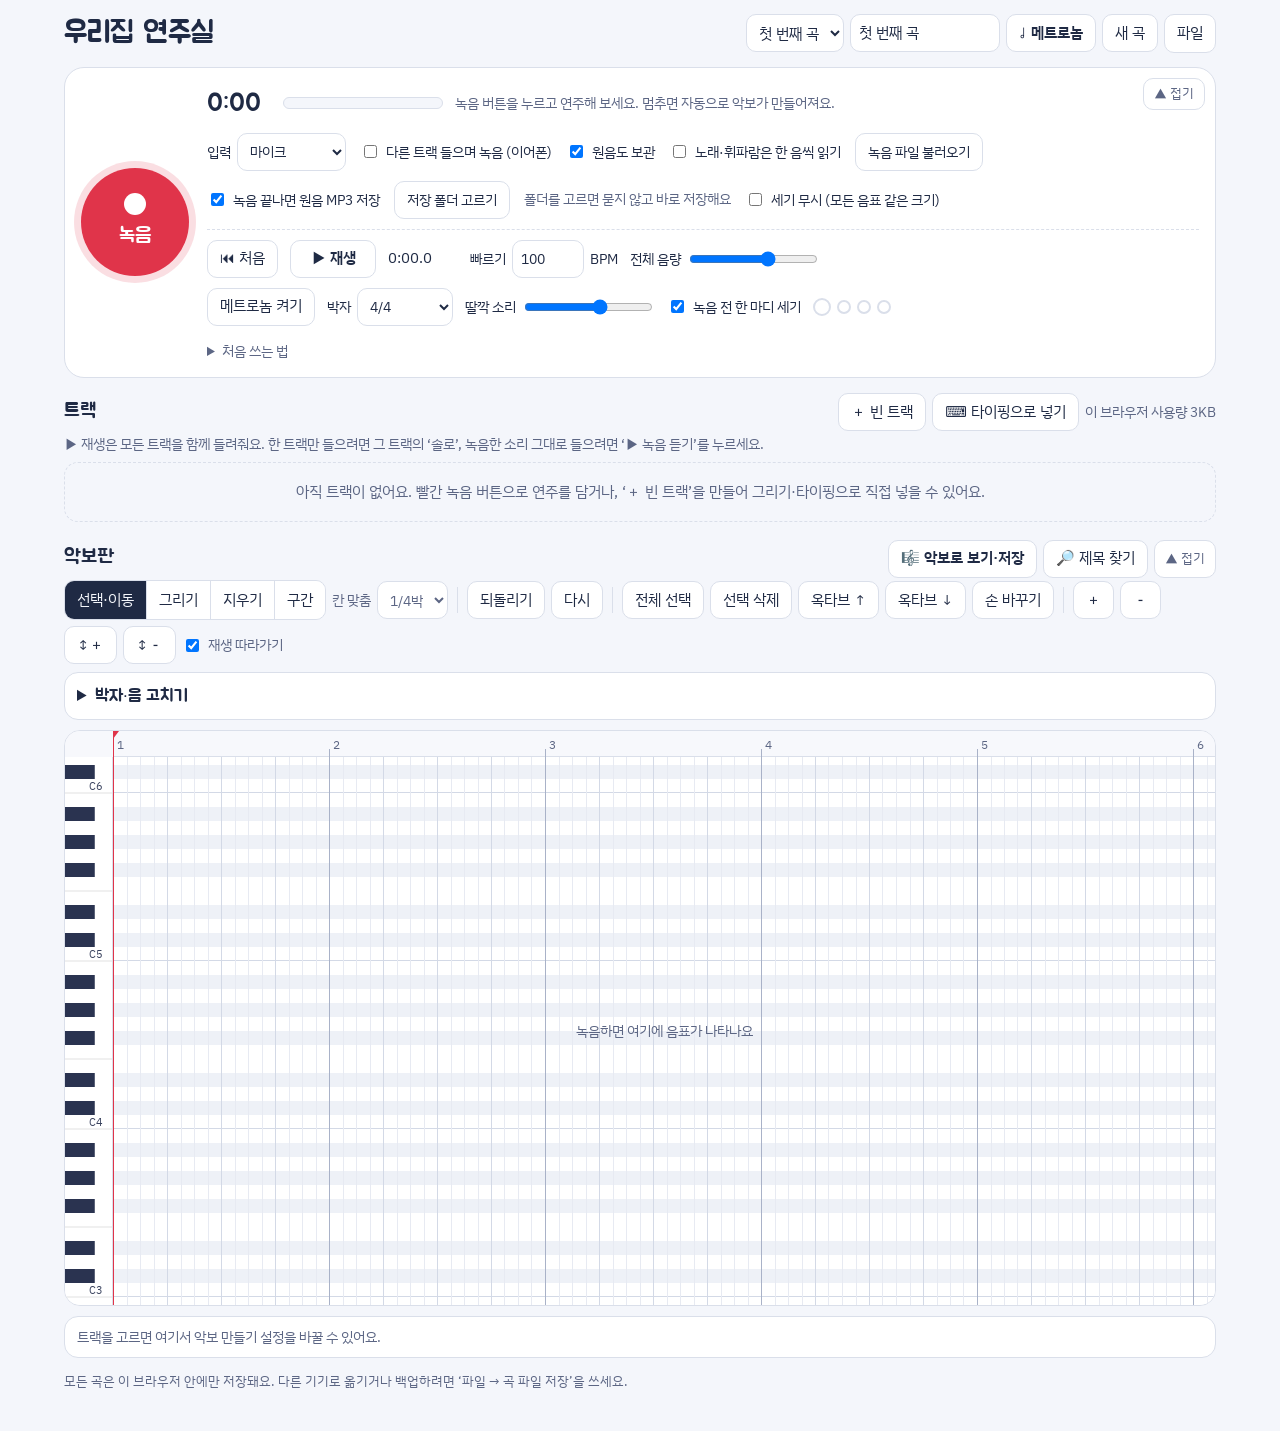
==== commit ba93025a: "Add files via upload" ====
--- a/index.html
+++ b/index.html
@@ -95,7 +95,7 @@
 .analysis label{display:flex;align-items:center;gap:6px}
 .overlay{position:fixed;inset:0;background:rgba(10,14,25,.45);display:flex;align-items:center;justify-content:center;z-index:50;padding:20px}
 .overlay[hidden]{display:none}
-.panel{background:var(--panel);border-radius:18px;padding:20px 22px;min-width:260px;max-width:min(560px,100%);box-shadow:0 20px 50px rgba(0,0,0,.3)}
+.panel{background:var(--panel);border-radius:18px;padding:20px 22px;min-width:260px;max-width:min(760px,100%);max-height:calc(100vh - 32px);overflow:auto;box-shadow:0 20px 50px rgba(0,0,0,.3)}
 .panel progress{width:100%;margin-top:12px}
 .panel .row{display:flex;gap:8px;justify-content:flex-end;margin-top:16px}
 #toast{position:fixed;left:50%;bottom:calc(18px + env(safe-area-inset-bottom,0px));transform:translateX(-50%);background:var(--ink);color:var(--paper);padding:10px 16px;border-radius:12px;font-size:14px;max-width:92vw;z-index:60;opacity:0;pointer-events:none;transition:opacity .2s}
@@ -268,7 +268,7 @@
  </section>
 
  <section class="editor">
-  <div class="sec-head"><h2 id="edTitle">악보판</h2><div style="display:flex;gap:6px"><button id="shOpen">🎼 악보로 보기·저장</button><button id="rollToggle" class="fold" title="악보판 접기/펼치기">▲ 접기</button></div></div>
+  <div class="sec-head"><h2 id="edTitle">악보판</h2><div style="display:flex;gap:6px"><button id="shOpen">🎼 악보로 보기·저장</button><button id="titleFind2">🔎 제목 찾기</button><button id="rollToggle" class="fold" title="악보판 접기/펼치기">▲ 접기</button></div></div>
   <div class="toolbar">
    <div class="seg" role="group" aria-label="편집 도구">
     <button data-mode="select" class="on">선택·이동</button><button data-mode="draw">그리기</button><button data-mode="erase">지우기</button><button data-mode="range">구간</button>
@@ -1824,18 +1824,26 @@
   const hits=findTitles(t); const lbl=s=>s>=.8?'거의 확실':s>=.65?'비슷해요':'조금 비슷';
   const hitHtml=!hits.length?'<div class="hint">음표가 5개 이상 있어야 찾을 수 있어요.</div>':hits[0].sim<.5?'<div class="hint">앱에 들어 있는 곡 중에는 비슷한 곡이 없어요. 아래 인터넷 검색을 써 보세요.</div>':
     `<div class="sug-list">${hits.filter(h=>h.sim>=.5).map((h,i)=>`<label><b>${esc(h.name)}</b> <span class="hint">${h.cat} · ${Math.round(h.sim*100)}% ${lbl(h.sim)}</span><button class="pv useT" data-n="${esc(h.name)}">곡 이름으로</button></label>`).join('')}</div>`;
+  const contour=a.parsons.replace(/^\*/,'').slice(0,30); const musiUrl='https://www.musipedia.org/'+contour;
   const summary=`[멜로디 계이름 · 다장조/가단조로 옮김, 한 글자=${unitStr(c.unit)}, -는 더 길게, 쉼=쉼표]\n${c.text}\n\n[원래 조: ${a.key}, 빠르기 ${a.bpm} BPM, 음 ${a.count}개]\n[높낮이 기호(Parsons code): ${a.parsons}]\n이 멜로디는 무슨 곡인가요? 제목과 작곡가를 알려 주세요.`;
   showOverlay('',null); const msg=$('#ovMsg'); msg.innerHTML=`<b>제목 찾기</b>
    <div style="margin:8px 0 4px"><b>① 앱 안에서 찾기</b> <span class="hint">(인터넷 필요 없음 · 동요·캐럴·민요·유명 클래식 ${SONG_DB.length}곡)</span></div>${hitHtml}
-   <div style="margin:12px 0 4px"><b>② 인터넷에서 찾기</b> <span class="hint">(무료 · 로그인 없음)</span></div>
-   <div class="row" style="justify-content:flex-start;gap:8px;flex-wrap:wrap"><a id="tfGoogle" target="_blank" rel="noopener"><button>구글에서 계이름으로 검색</button></a><a href="https://www.musipedia.org/" target="_blank" rel="noopener"><button>Musipedia (멜로디 검색 사이트)</button></a><button id="tfParsons">높낮이 기호 복사</button></div>
-   <div class="hint" style="margin-top:4px">Musipedia에서는 ‘Parsons code’ 칸에 복사한 높낮이 기호(<code>${esc(a.parsons.slice(0,16))}…</code>)를 붙여 넣으면 돼요.</div>
+   <div style="margin:12px 0 4px"><b>② 인터넷에서 찾기</b> <span class="hint">(Musipedia 멜로디 검색 · 무료 · 로그인 없음)</span></div>
+   <div class="row" style="justify-content:flex-start;gap:8px;flex-wrap:wrap"><button id="tfMusi" class="on">인터넷에서 이 멜로디 찾기</button><a id="tfMusiOpen" target="_blank" rel="noopener" href="${musiUrl}"><button>새 창에서 열기</button></a><a id="tfGoogle" target="_blank" rel="noopener"><button>구글 계이름 검색</button></a><button id="tfParsons">높낮이 기호 복사</button></div>
+   <div id="tfMusiBox" style="margin-top:8px"></div>
    <details style="margin-top:12px"><summary class="hint" style="cursor:pointer">③ (선택) AI 챗봇에게 물어볼 글 만들기</summary>
    <textarea id="tfText" rows="6" readonly style="width:100%;margin-top:6px;font:13px/1.5 ui-monospace,monospace;padding:8px;border:1px solid var(--line);border-radius:10px;background:var(--paper);color:inherit">${esc(summary)}</textarea>
    <div class="row" style="justify-content:flex-start;margin-top:6px"><button id="tfCopy">글 복사하기</button></div></details>`;
   $('#tfGoogle').href='https://www.google.com/search?q='+encodeURIComponent('계이름 '+c.text.split(' ').slice(0,12).join(' '));
   const cp=async(txt,ok)=>{ try{ await navigator.clipboard.writeText(txt); toast(ok); }catch(e){ toast('복사가 막혀 있어요. 글을 길게 눌러 직접 복사해 주세요.'); } };
-  $('#tfParsons').onclick=()=>cp(a.parsons,'높낮이 기호를 복사했어요.'); $('#tfCopy').onclick=()=>cp(summary,'복사했어요.');
+  $('#tfParsons').onclick=()=>cp(a.parsons,'높낮이 기호를 복사했어요.');
+  $('#tfMusi').onclick=async()=>{ const box=$('#tfMusiBox'); box.innerHTML='<div class="hint">인터넷에서 찾는 중…</div>';
+    if(!navigator.onLine){ box.innerHTML='<div class="hint">지금은 인터넷에 연결돼 있지 않아요. 연결 후 다시 눌러 주세요.</div>'; return; }
+    let shown=false;
+    try{ const r=await fetch(musiUrl,{mode:'cors'}); if(r.ok){ const html=await r.text(); const doc=new DOMParser().parseFromString(html,'text/html'); const items=[]; doc.querySelectorAll('a[href]').forEach(x=>{ const tx=(x.textContent||'').trim(); const h=x.getAttribute('href')||''; if(tx.length>3&&/\/(tune|song|melody|[0-9]{3,})/i.test(h)&&!items.some(i=>i.t===tx)) items.push({t:tx,h:new URL(h,musiUrl).href}); });
+      if(items.length){ box.innerHTML='<div class="sug-list">'+items.slice(0,8).map(i=>`<label><a href="${i.h}" target="_blank" rel="noopener">${esc(i.t)}</a><button class="pv useT" data-n="${esc(i.t)}">곡 이름으로</button></label>`).join('')+'</div><div class="hint" style="margin-top:4px">Musipedia 검색 결과예요. 높낮이 순서만으로 찾는 거라 비슷한 곡이 섞여 나올 수 있어요.</div>'; shown=true; } } }catch(e){}
+    if(!shown){ box.innerHTML=`<div class="hint" style="margin-bottom:6px">검색 결과 페이지를 아래에 띄웠어요. 비어 있으면 ‘새 창에서 열기’를 눌러 주세요.</div><iframe src="${musiUrl}" style="width:100%;height:min(60vh,520px);border:1px solid var(--line);border-radius:10px;background:#fff" referrerpolicy="no-referrer"></iframe>`; }
+    msg.querySelectorAll('.useT').forEach(b=>b.onclick=()=>{ project.name=b.dataset.n; $('#songName').value=project.name; scheduleSave(); refreshSongList(); hideOverlay(); msg.innerHTML=''; toast(`곡 이름을 ‘${project.name}’으로 바꿨어요.`); }); }; $('#tfCopy').onclick=()=>cp(summary,'복사했어요.');
   msg.querySelectorAll('.useT').forEach(b=>b.onclick=()=>{ project.name=b.dataset.n; $('#songName').value=project.name; scheduleSave(); refreshSongList(); hideOverlay(); msg.innerHTML=''; toast(`곡 이름을 ‘${project.name}’으로 바꿨어요.`); });
   const bx=$('#ovBtns'); const o=document.createElement('button'); o.textContent='닫기'; o.className='on'; o.onclick=()=>{ hideOverlay(); msg.innerHTML=''; }; bx.append(o); }
 
@@ -1878,7 +1886,7 @@
   try{ const v=localStorage.getItem('hps-autosave'); if(v!==null) $('#autoSaveRec').checked=v==='1'; }catch(e){}
   $('#autoSaveRec').onchange=e=>{ try{ localStorage.setItem('hps-autosave',e.target.checked?'1':'0'); }catch(_){} };
   $('#recDirBtn').onclick=pickRecDir;
-  $('#titleFind').onclick=()=>{ closeMenu(); openTitleFinder(); }; $('#tTitle').onclick=openTitleFinder;
+  $('#titleFind').onclick=()=>{ closeMenu(); openTitleFinder(); }; $('#titleFind2').onclick=openTitleFinder; $('#tTitle').onclick=openTitleFinder;
   $('#newTrackBtn').onclick=newEmptyTrack; $('#typeBtn').onclick=openTypeEntry;
   const setFold=(cls,on,btn,label)=>{ document.body.classList.toggle(cls,on); $(btn).textContent=on?'▼ 펼치기':'▲ 접기'; try{ localStorage.setItem('hps-'+cls,on?'1':'0'); }catch(e){} if(cls==='roll-folded'&&!on) setTimeout(resizeRoll,0); };
   $('#deckToggle').onclick=()=>setFold('deck-folded',!document.body.classList.contains('deck-folded'),'#deckToggle');
